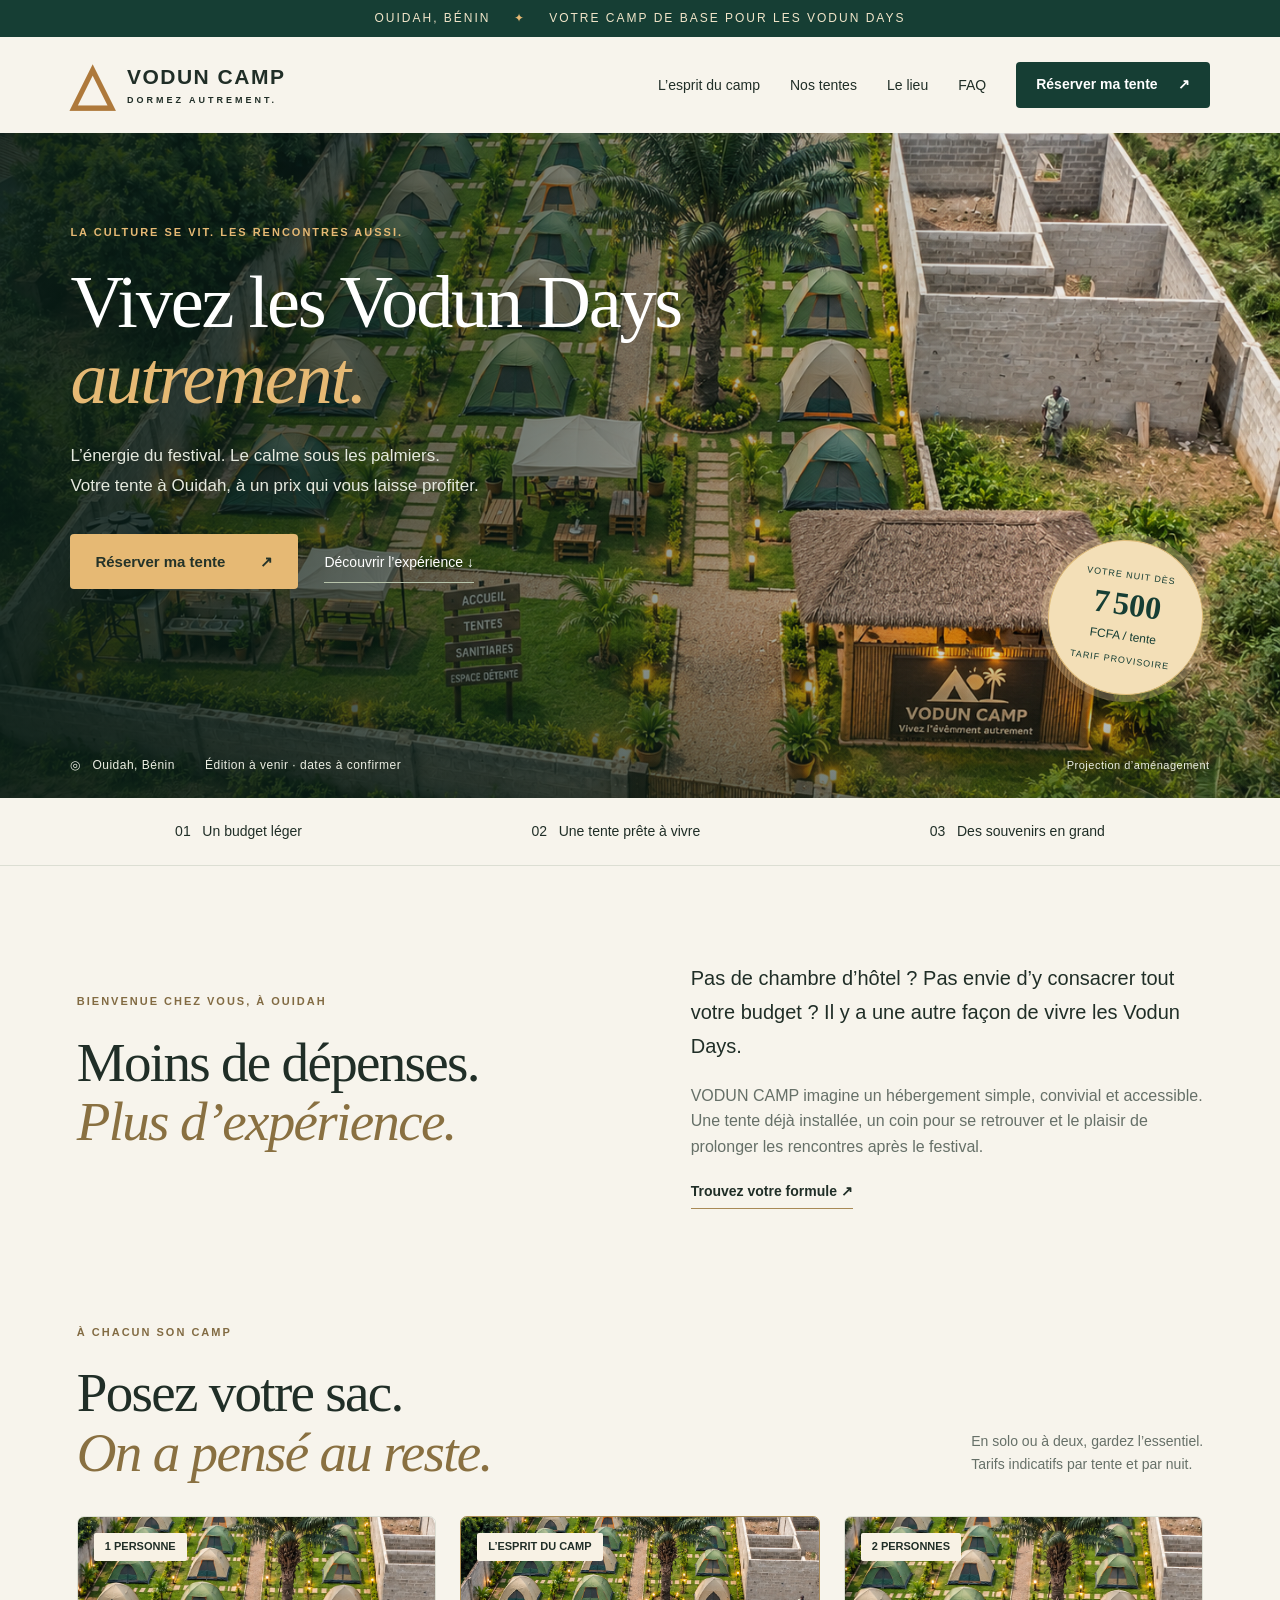
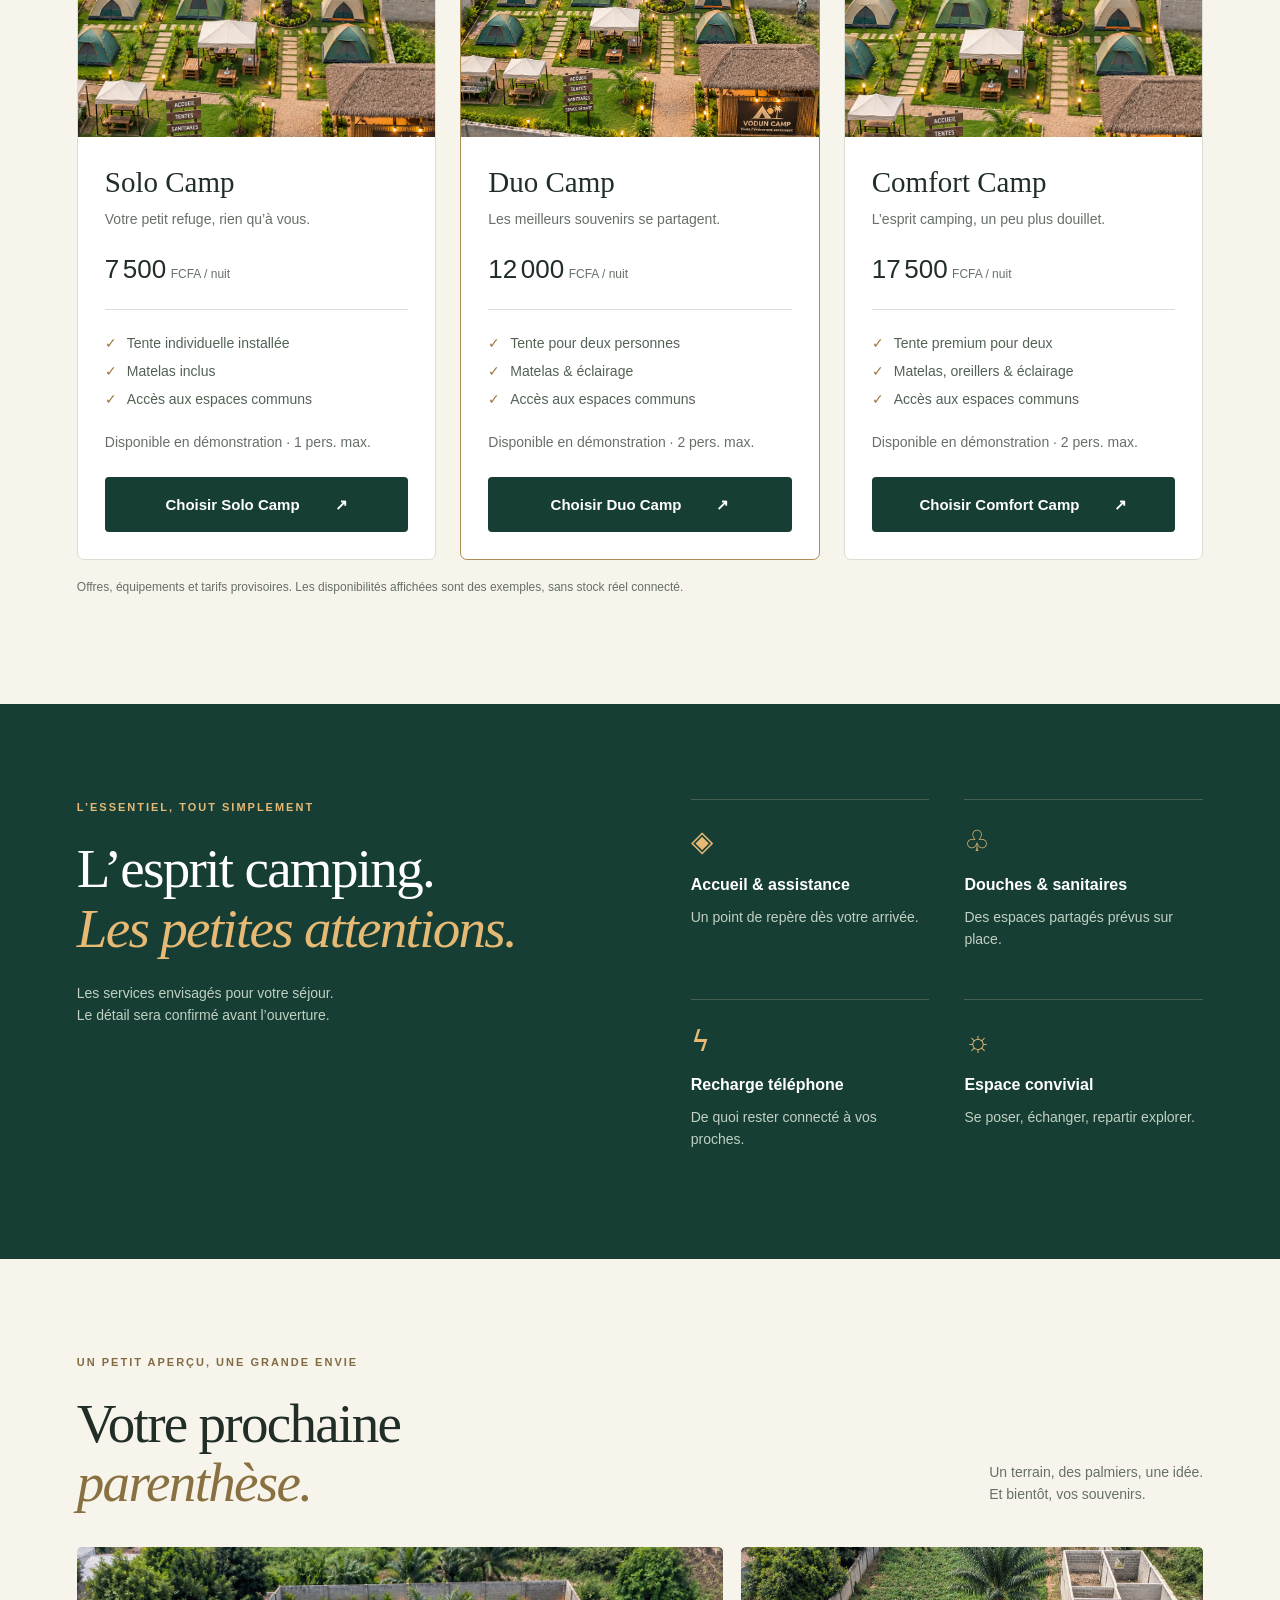
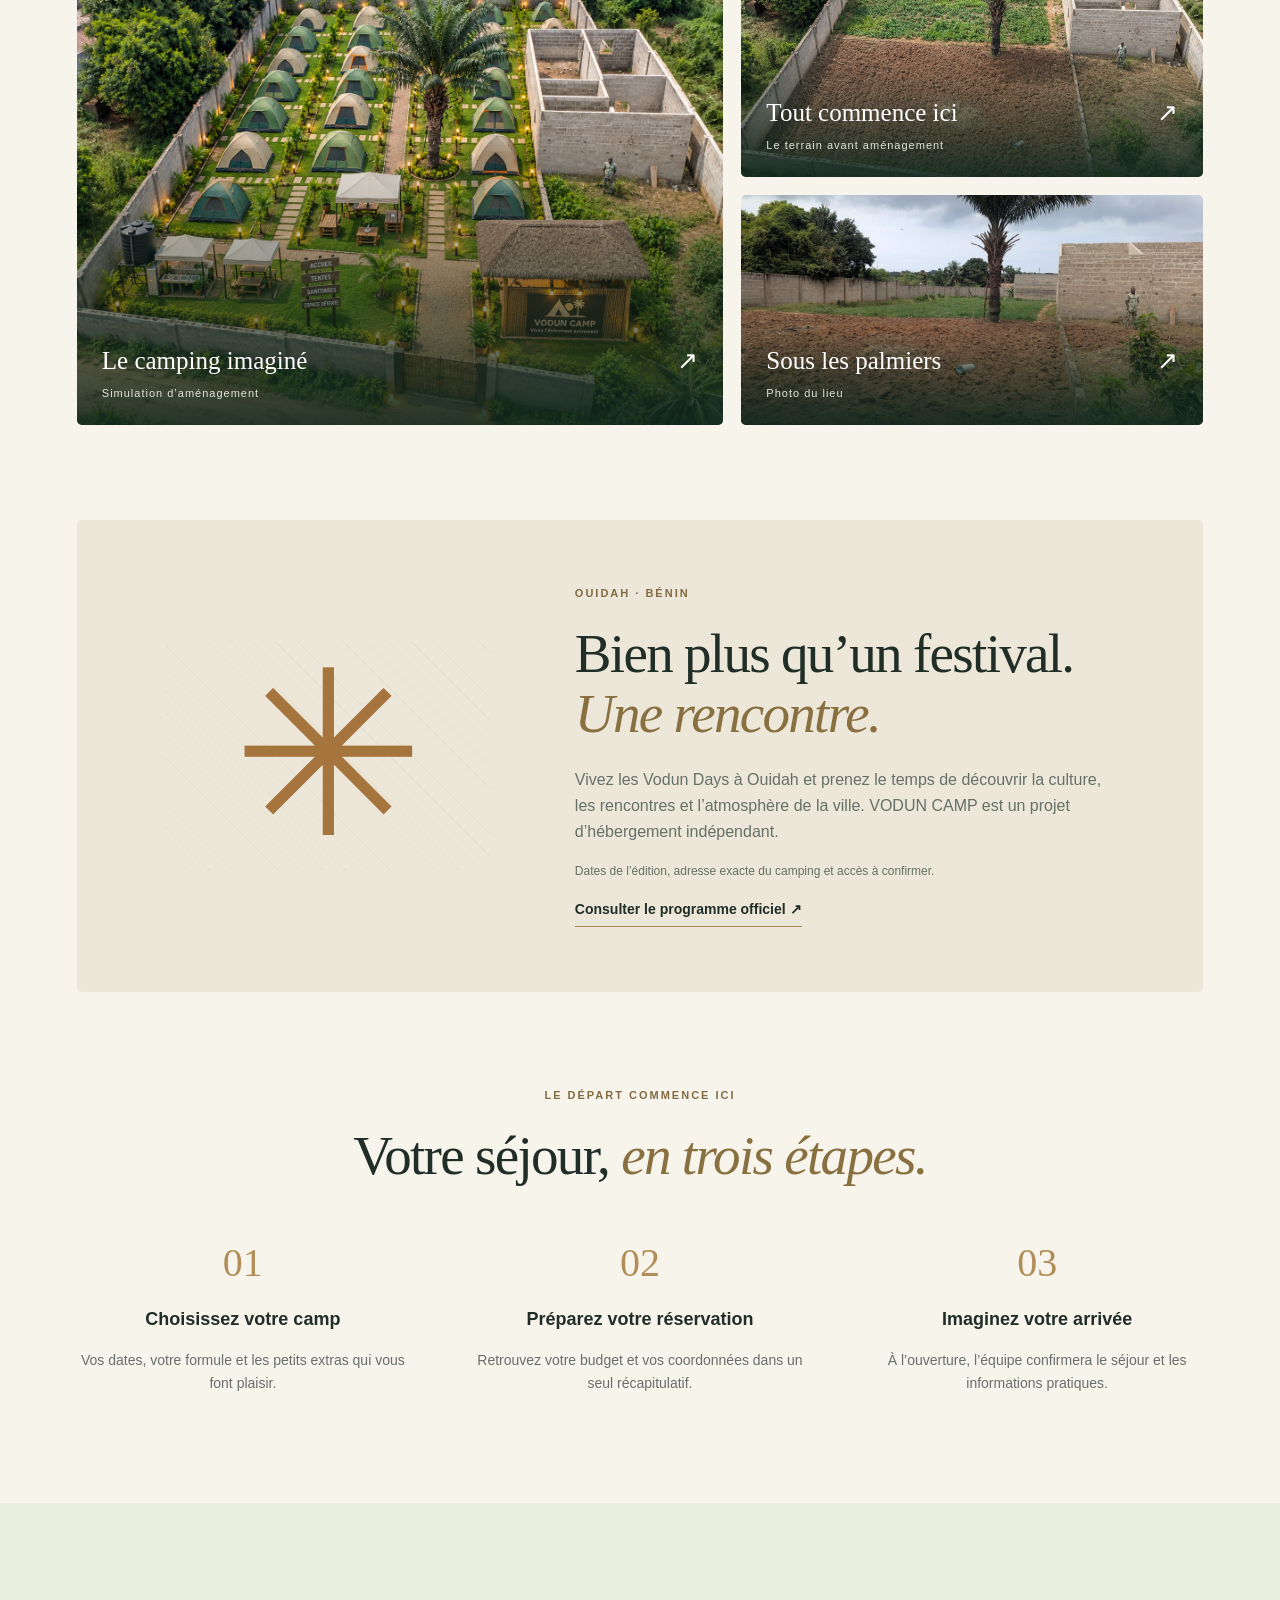
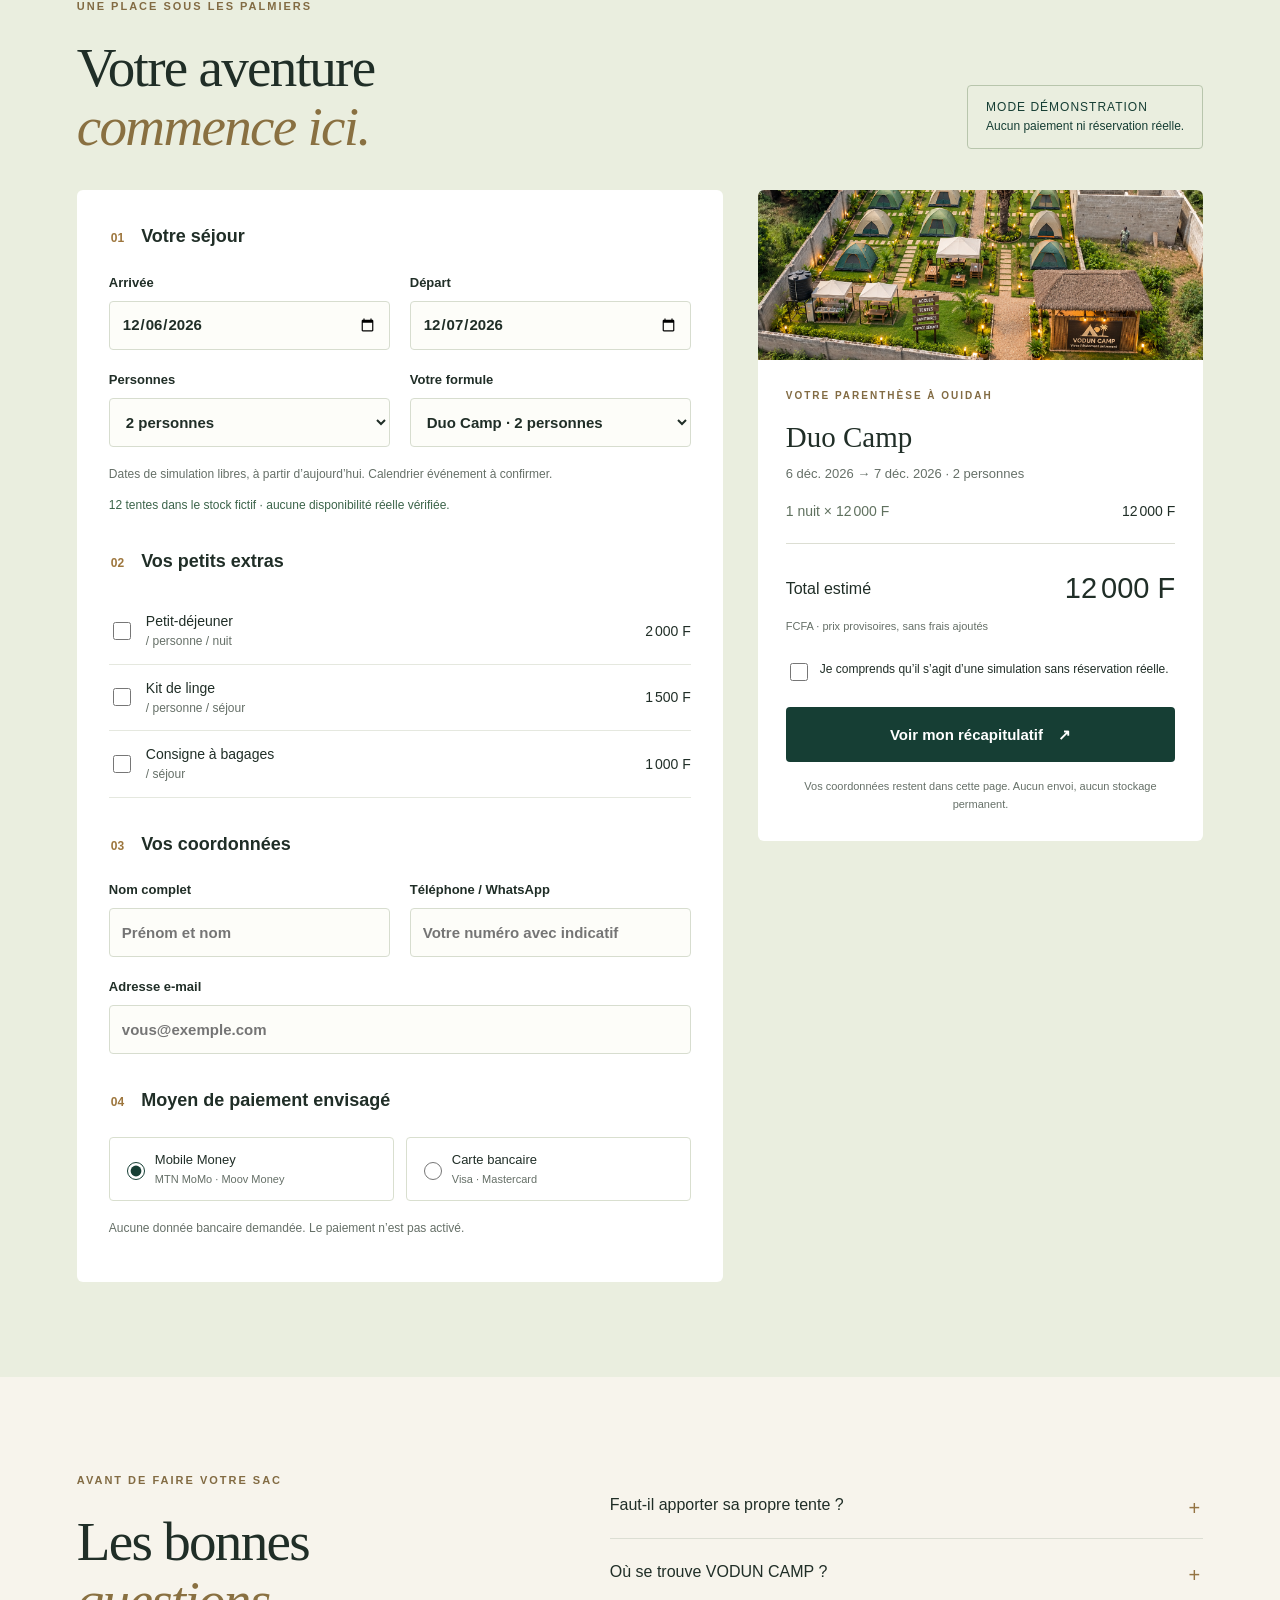
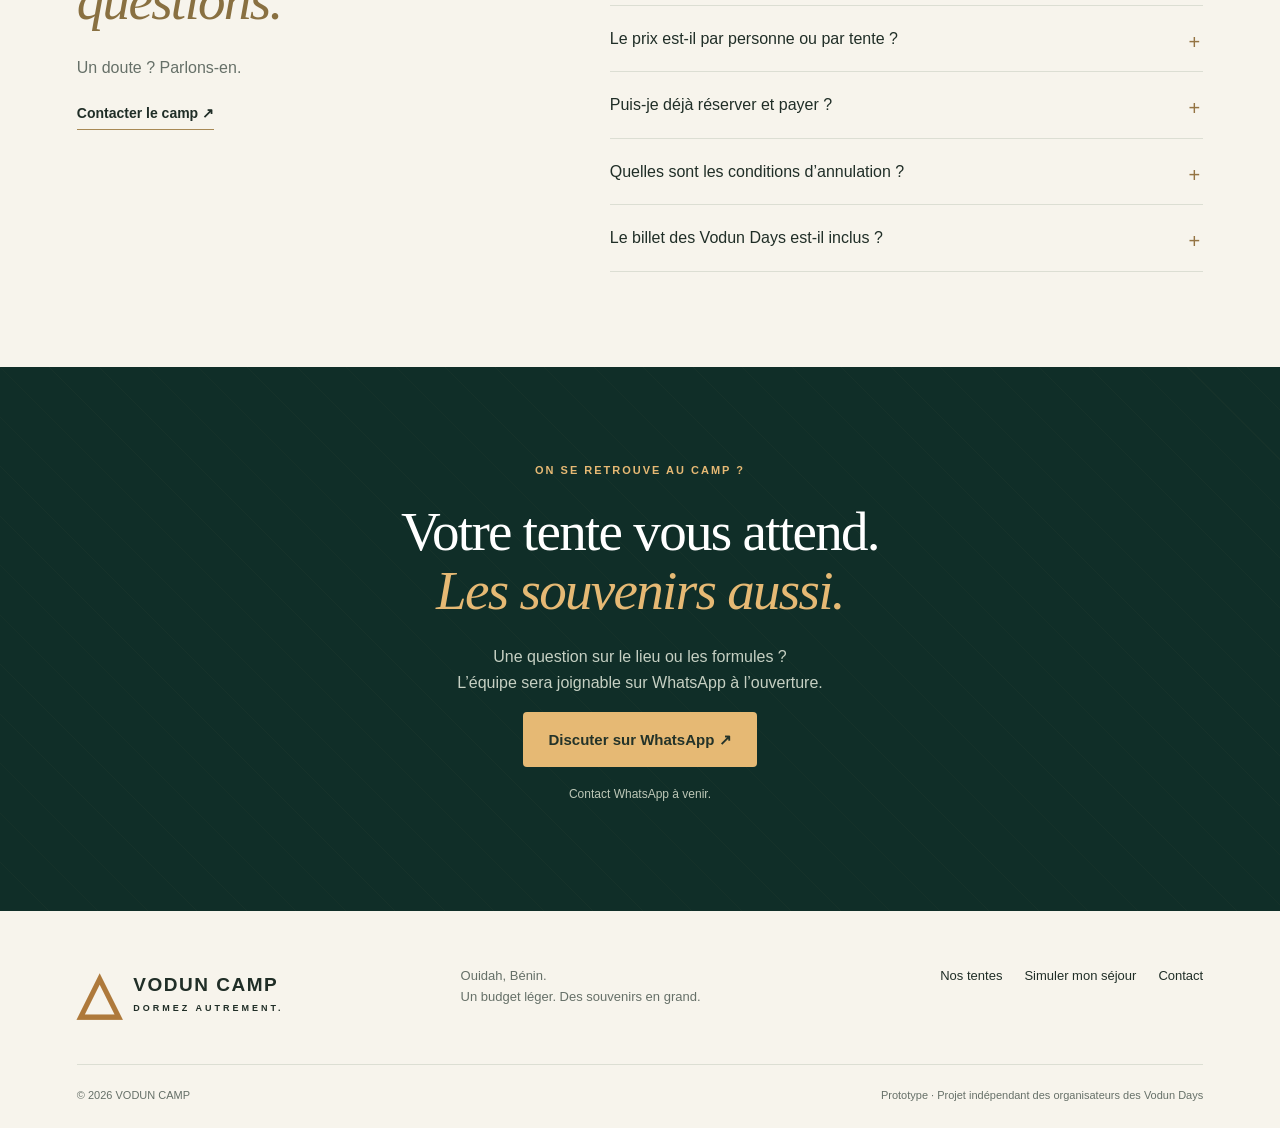
==== index.html @ 74d8c1d6 "Publier le prototype VODUN CAMP" ====
<!doctype html>
<html lang="fr"><head><meta charset="utf-8"><meta name="viewport" content="width=device-width,initial-scale=1"><meta name="theme-color" content="#153e34"><title>VODUN CAMP — Vivez les Vodun Days autrement</title><meta name="description" content="Votre parenthèse sous les palmiers à Ouidah. Découvrez les tentes VODUN CAMP et simulez votre séjour pendant les Vodun Days."><link rel="icon" href="data:image/svg+xml,%3Csvg xmlns='http://www.w3.org/2000/svg' viewBox='0 0 64 64'%3E%3Crect width='64' height='64' rx='14' fill='%23153e34'/%3E%3Cpath d='M10 49L32 13 54 49H38L32 33 26 49Z' fill='%23e2b76f'/%3E%3C/svg%3E"><link rel="stylesheet" href="styles.css"><script src="config.js" defer></script><script src="app.js" defer></script></head>
<body><a class="skip" href="#main">Aller au contenu</a>
<div class="announcement">OUIDAH, BÉNIN <span>✦</span> VOTRE CAMP DE BASE POUR LES VODUN DAYS</div>
<header><a class="brand" href="#" aria-label="Vodun Camp, accueil"><span class="brand-mark">△</span><span>VODUN CAMP<small>DORMEZ AUTREMENT.</small></span></a><button class="menu-toggle" aria-label="Ouvrir le menu" aria-expanded="false" aria-controls="navigation">☰</button><nav id="navigation"><a href="#concept">L’esprit du camp</a><a href="#tentes">Nos tentes</a><a href="#galerie">Le lieu</a><a href="#faq">FAQ</a><a class="button small" href="#reservation">Réserver ma tente <span>↗</span></a></nav></header>
<main id="main"><section class="hero"><img class="hero-image" src="assets/camping.png" alt="Simulation aérienne de VODUN CAMP : tentes sur pelouse, allées éclairées et palmiers" fetchpriority="high"><div class="hero-shade"></div><div class="hero-content"><div class="eyebrow light">LA CULTURE SE VIT. LES RENCONTRES AUSSI.</div><h1>Vivez les Vodun Days<br><em>autrement.</em></h1><p>L’énergie du festival. Le calme sous les palmiers.<br>Votre tente à Ouidah, à un prix qui vous laisse profiter.</p><a class="button gold" href="#reservation">Réserver ma tente <span>↗</span></a><a class="hero-link" href="#concept">Découvrir l’expérience ↓</a></div><div class="hero-bottom"><span>◎ &nbsp; Ouidah, Bénin</span><span>Édition à venir · dates à confirmer</span><span class="visual-note">Projection d’aménagement</span></div><div class="price-stamp"><small>VOTRE NUIT DÈS</small><strong data-price="solo">7 500</strong><span>FCFA / tente</span><small>TARIF PROVISOIRE</small></div></section>
<div class="promise-strip"><span>01 &nbsp; Un budget léger</span><span>02 &nbsp; Une tente prête à vivre</span><span>03 &nbsp; Des souvenirs en grand</span></div>
<section class="section concept" id="concept"><div><div class="eyebrow">BIENVENUE CHEZ VOUS, À OUIDAH</div><h2>Moins de dépenses.<br><em>Plus d’expérience.</em></h2></div><div><p class="lead">Pas de chambre d’hôtel ? Pas envie d’y consacrer tout votre budget ? Il y a une autre façon de vivre les Vodun Days.</p><p>VODUN CAMP imagine un hébergement simple, convivial et accessible. Une tente déjà installée, un coin pour se retrouver et le plaisir de prolonger les rencontres après le festival.</p><a class="text-link" href="#tentes">Trouvez votre formule ↗</a></div></section>
<section class="section tents-section" id="tentes"><div class="section-heading"><div><div class="eyebrow">À CHACUN SON CAMP</div><h2>Posez votre sac.<br><em>On a pensé au reste.</em></h2></div><p>En solo ou à deux, gardez l’essentiel.<br>Tarifs indicatifs par tente et par nuit.</p></div><div class="tent-grid" id="tent-cards"></div><p class="fineprint">Offres, équipements et tarifs provisoires. Les disponibilités affichées sont des exemples, sans stock réel connecté.</p></section>
<section class="services section" id="services"><div><div class="eyebrow light">L’ESSENTIEL, TOUT SIMPLEMENT</div><h2>L’esprit camping.<br><em>Les petites attentions.</em></h2><p>Les services envisagés pour votre séjour.<br>Le détail sera confirmé avant l’ouverture.</p></div><div class="service-grid"><article><span>◈</span><h3>Accueil & assistance</h3><p>Un point de repère dès votre arrivée.</p></article><article><span>♧</span><h3>Douches & sanitaires</h3><p>Des espaces partagés prévus sur place.</p></article><article><span>ϟ</span><h3>Recharge téléphone</h3><p>De quoi rester connecté à vos proches.</p></article><article><span>☼</span><h3>Espace convivial</h3><p>Se poser, échanger, repartir explorer.</p></article></div></section>
<section class="section" id="galerie"><div class="section-heading"><div><div class="eyebrow">UN PETIT APERÇU, UNE GRANDE ENVIE</div><h2>Votre prochaine<br><em>parenthèse.</em></h2></div><p>Un terrain, des palmiers, une idée.<br>Et bientôt, vos souvenirs.</p></div><div class="gallery"><button class="gallery-main" data-image="assets/camping.png" data-caption="Le camping imaginé — simulation d’aménagement"><img loading="lazy" src="assets/camping.png" alt="Vue d’ensemble du camping imaginé"><span>Le camping imaginé <b>↗</b><small>Simulation d’aménagement</small></span></button><button data-image="assets/terrain-aerien.png" data-caption="Le terrain avant aménagement — vue aérienne"><img loading="lazy" src="assets/terrain-aerien.png" alt="Terrain avant aménagement vu du ciel"><span>Tout commence ici <b>↗</b><small>Le terrain avant aménagement</small></span></button><button data-image="assets/terrain.jpeg" data-caption="La photo du terrain — au pied des palmiers"><img loading="lazy" src="assets/terrain.jpeg" alt="Photographie du terrain et de son palmier"><span>Sous les palmiers <b>↗</b><small>Photo du lieu</small></span></button></div></section>
<section class="event section" id="vodun-days"><div class="event-symbol" aria-hidden="true">✳</div><div><div class="eyebrow">OUIDAH · BÉNIN</div><h2>Bien plus qu’un festival.<br><em>Une rencontre.</em></h2><p>Vivez les Vodun Days à Ouidah et prenez le temps de découvrir la culture, les rencontres et l’atmosphère de la ville. VODUN CAMP est un projet d’hébergement indépendant.</p><p class="fineprint">Dates de l’édition, adresse exacte du camping et accès à confirmer.</p><a href="https://vodundays.bj/" target="_blank" rel="noopener" class="text-link">Consulter le programme officiel ↗</a></div></section>
<section class="section steps"><div class="eyebrow">LE DÉPART COMMENCE ICI</div><h2>Votre séjour, <em>en trois étapes.</em></h2><div class="steps-grid"><article><span>01</span><h3>Choisissez votre camp</h3><p>Vos dates, votre formule et les petits extras qui vous font plaisir.</p></article><article><span>02</span><h3>Préparez votre réservation</h3><p>Retrouvez votre budget et vos coordonnées dans un seul récapitulatif.</p></article><article><span>03</span><h3>Imaginez votre arrivée</h3><p>À l’ouverture, l’équipe confirmera le séjour et les informations pratiques.</p></article></div></section>
<section class="booking-section section" id="reservation"><div class="section-heading"><div><div class="eyebrow">UNE PLACE SOUS LES PALMIERS</div><h2>Votre aventure<br><em>commence ici.</em></h2></div><p class="demo-badge">MODE DÉMONSTRATION<br><small>Aucun paiement ni réservation réelle.</small></p></div><form id="booking"><div class="booking-fields"><fieldset><legend><span>01</span> Votre séjour</legend><div class="fields-grid"><label>Arrivée<input type="date" name="arrival" required></label><label>Départ<input type="date" name="departure" required></label><label>Personnes<select name="guests"><option value="1">1 personne</option><option value="2" selected>2 personnes</option></select></label><label>Votre formule<select name="plan"><option value="solo">Solo Camp · 1 personne</option><option value="duo" selected>Duo Camp · 2 personnes</option><option value="comfort">Comfort Camp · 2 personnes</option></select></label></div><p id="date-hint" class="fineprint">Dates de simulation libres, à partir d’aujourd’hui. Calendrier événement à confirmer.</p><p id="booking-error" class="error" role="alert"></p><div class="availability" id="availability"></div></fieldset><fieldset><legend><span>02</span> Vos petits extras</legend><div id="options"></div></fieldset><fieldset><legend><span>03</span> Vos coordonnées</legend><div class="fields-grid"><label>Nom complet<input name="fullname" autocomplete="name" placeholder="Prénom et nom" required maxlength="100"></label><label>Téléphone / WhatsApp<input name="phone" type="tel" autocomplete="tel" placeholder="Votre numéro avec indicatif" pattern="[+0-9 ()-]{8,25}" required></label><label class="full">Adresse e-mail<input name="email" type="email" autocomplete="email" placeholder="vous@exemple.com" required maxlength="160"></label></div></fieldset><fieldset><legend><span>04</span> Moyen de paiement envisagé</legend><div class="payment-grid"><label><input type="radio" name="payment" value="Mobile Money" checked> <span>Mobile Money<small>MTN MoMo · Moov Money</small></span></label><label><input type="radio" name="payment" value="Carte bancaire"> <span>Carte bancaire<small>Visa · Mastercard</small></span></label></div><p class="fineprint">Aucune donnée bancaire demandée. Le paiement n’est pas activé.</p></fieldset></div><aside class="summary"><img src="assets/camping.png" alt="Le futur camp" loading="lazy"><div class="summary-content"><div class="eyebrow">VOTRE PARENTHÈSE À OUIDAH</div><h3 id="summary-plan">Duo Camp</h3><p id="summary-dates"></p><div id="summary-lines" aria-live="polite"></div><div class="total"><span>Total estimé</span><strong id="total"></strong></div><small>FCFA · prix provisoires, sans frais ajoutés</small><label class="consent"><input type="checkbox" name="consent" required><span>Je comprends qu’il s’agit d’une simulation sans réservation réelle.</span></label><button id="submit-booking" class="button" type="submit">Voir mon récapitulatif <span>↗</span></button><p class="privacy">Vos coordonnées restent dans cette page. Aucun envoi, aucun stockage permanent.</p></div></aside></form></section>
<section class="section faq" id="faq"><div><div class="eyebrow">AVANT DE FAIRE VOTRE SAC</div><h2>Les bonnes<br><em>questions.</em></h2><p>Un doute ? Parlons-en.</p><a class="text-link" href="#contact">Contacter le camp ↗</a></div><div><details><summary>Faut-il apporter sa propre tente ?</summary><p>Non, les formules proposées prévoient une tente installée et un matelas. Les équipements exacts seront confirmés à l’ouverture des réservations.</p></details><details><summary>Où se trouve VODUN CAMP ?</summary><p>Le projet est situé à Ouidah, au Bénin. L’adresse précise, l’itinéraire et les distances vers les lieux du festival restent à confirmer.</p></details><details><summary>Le prix est-il par personne ou par tente ?</summary><p>Le tarif est par tente et par nuit. Solo accueille une personne ; Duo et Comfort accueillent deux personnes maximum. Les options indiquent leur propre mode de calcul.</p></details><details><summary>Puis-je déjà réserver et payer ?</summary><p>Cette maquette permet uniquement de simuler un séjour. Aucune tente n’est bloquée et aucun montant n’est prélevé. Les disponibilités sont fictives.</p></details><details><summary>Quelles sont les conditions d’annulation ?</summary><p>Les conditions d’annulation, les horaires d’arrivée et de départ ainsi que le règlement seront communiqués avant toute réservation réelle.</p></details><details><summary>Le billet des Vodun Days est-il inclus ?</summary><p>Non. La simulation porte uniquement sur l’hébergement et les options sélectionnées. Consultez les informations officielles pour l’accès à l’événement.</p></details></div></section>
<section class="contact section" id="contact"><div class="eyebrow light">ON SE RETROUVE AU CAMP ?</div><h2>Votre tente vous attend.<br><em>Les souvenirs aussi.</em></h2><p>Une question sur le lieu ou les formules ?<br>L’équipe sera joignable sur WhatsApp à l’ouverture.</p><button class="button gold" id="whatsapp">Discuter sur WhatsApp ↗</button><p id="contact-status" role="status" class="fineprint">Contact WhatsApp à venir.</p></section></main>
<footer><a class="brand" href="#"><span class="brand-mark">△</span><span>VODUN CAMP<small>DORMEZ AUTREMENT.</small></span></a><p>Ouidah, Bénin.<br>Un budget léger. Des souvenirs en grand.</p><div><a href="#tentes">Nos tentes</a><a href="#reservation">Simuler mon séjour</a><a href="#contact">Contact</a></div><div class="footer-bottom"><span>© <span id="year"></span> VODUN CAMP</span><span>Prototype · Projet indépendant des organisateurs des Vodun Days</span></div></footer>
<a class="mobile-reserve button" href="#reservation">Réserver ma tente ↗</a><dialog id="lightbox"><button class="close" aria-label="Fermer l’image">×</button><img alt=""><p></p></dialog><dialog id="confirmation"><button class="close" aria-label="Fermer le récapitulatif">×</button><div class="eyebrow">VOTRE SÉJOUR PREND FORME</div><h2>À vous <em>l’aventure.</em></h2><p>Voici votre simulation. Elle n’a pas été envoyée et ne constitue pas une réservation.</p><div id="confirmation-body"></div><button class="button" id="download-summary">Télécharger le récapitulatif</button></dialog>
</body></html>
---- styles.css ----
@charset "UTF-8";
:root{--green:#163e34;--deep:#102e28;--sand:#f7f4ec;--gold:#e6b974;--ink:#202e27;--muted:#667068;--line:#dcded3}*{box-sizing:border-box}html{scroll-behavior:smooth;scroll-padding-top:100px}body{margin:0;background:var(--sand);color:var(--ink);font-family:Arial,Helvetica,sans-serif;font-size:16px;line-height:1.6}a{color:inherit;text-decoration:none}button,input,select{font:inherit}button,a,input,select,summary{-webkit-tap-highlight-color:transparent}button{cursor:pointer}button:focus-visible,a:focus-visible,summary:focus-visible,input:focus-visible,select:focus-visible{outline:3px solid #bd8339;outline-offset:4px}img{max-width:100%;display:block}h1,h2,h3,p{margin-top:0}h1,h2{font-family:Georgia,'Times New Roman',serif;font-weight:400;line-height:1.08;letter-spacing:-1.7px}h2{font-size:clamp(2.3rem,4.3vw,3.9rem);margin-bottom:24px}h2 em{font-weight:400;color:#897041}h3{line-height:1.3}p{color:var(--muted)}.announcement{background:var(--green);color:#f1e5c9;text-align:center;font-size:12px;letter-spacing:2px;padding:9px 12px}.announcement span{color:var(--gold);margin:0 18px}header{height:96px;display:flex;align-items:center;justify-content:space-between;padding:0 5.5%;background:var(--sand);position:relative;z-index:20}.brand{display:flex;align-items:center;gap:12px;font-weight:800;font-size:21px;letter-spacing:1.5px;line-height:1.3}.brand small{display:block;font-size:9px;letter-spacing:3px;margin-top:5px}.brand-mark{font-family:Georgia,serif;font-size:56px;color:#ae793b;line-height:1}nav{display:flex;align-items:center;gap:30px;font-size:14px}nav>a:not(.button):hover{color:#ae793b}.button{border:0;border-radius:4px;background:var(--green);color:#fff;display:inline-flex;justify-content:center;align-items:center;gap:35px;padding:17px 25px;font-weight:600;font-size:15px;line-height:1.4;transition:background .2s,transform .2s}.button:hover{background:#245646;transform:translateY(-2px)}.button.gold{background:var(--gold);color:#243329}.button.gold:hover{background:#f4cc90}.button.small{padding:13px 20px;font-size:14px;gap:20px}.menu-toggle{display:none}.hero{height:665px;min-height:570px;position:relative;isolation:isolate;color:white;overflow:hidden}.hero-image{position:absolute;width:100%;height:100%;object-fit:cover;object-position:center 58%;z-index:-3}.hero-shade{position:absolute;inset:0;background:linear-gradient(90deg,rgba(9,29,22,.88),rgba(9,29,22,.50) 46%,rgba(9,29,22,.07) 80%),linear-gradient(0deg,rgba(9,29,22,.45),transparent 25%);z-index:-2}.hero-content{padding:91px 5.5% 70px;max-width:1000px}.eyebrow{font-size:11px;font-weight:700;letter-spacing:2px;color:#826b43;margin-bottom:22px}.eyebrow.light{color:var(--gold)}h1{font-size:clamp(3.5rem,5.8vw,5.6rem);margin:0 0 24px;line-height:1.03;letter-spacing:-2.2px}h1 em{color:var(--gold)}.hero p{color:#e5e9de;font-size:17px;line-height:1.8;margin-bottom:32px}.hero-link{font-size:14px;display:inline-block;margin-left:26px;border-bottom:1px solid #b7c3ab;padding:9px 0}.hero-bottom{position:absolute;bottom:23px;left:5.5%;right:5.5%;display:flex;gap:30px;align-items:center;font-size:12px;letter-spacing:.5px;color:#eceee3}.hero-bottom .visual-note{margin-left:auto;font-size:11px}.price-stamp{position:absolute;right:6%;bottom:103px;width:155px;height:155px;border:1px solid #e0bd7a;border-radius:50%;background:#f3dfb7;box-shadow:0 0 0 7px #e4c79555;display:flex;flex-direction:column;align-items:center;justify-content:center;color:var(--green);transform:rotate(8deg)}.price-stamp small{font-size:9px;letter-spacing:1px}.price-stamp strong{font-family:Georgia,serif;font-size:32px;line-height:1.4}.price-stamp>span{font-size:12px;margin-bottom:7px}.promise-strip{display:flex;justify-content:space-around;gap:20px;padding:22px 5.5%;border-bottom:1px solid var(--line);font-size:14px}.section{padding:95px 6%;max-width:1600px;margin:auto}.concept{display:grid;grid-template-columns:1fr 1fr;gap:9%;align-items:center}.lead{font-size:20px;color:var(--ink);line-height:1.7}.text-link{display:inline-block;font-weight:600;font-size:14px;border-bottom:1px solid #a88955;padding:5px 0}.section-heading{display:flex;justify-content:space-between;align-items:flex-end;gap:40px;margin-bottom:34px}.section-heading h2{margin:0}.section-heading>p{font-size:14px;margin-bottom:7px}.tents-section{padding-top:20px}.tent-grid{display:grid;grid-template-columns:repeat(3,1fr);gap:24px}.tent-card{background:#fff;border:1px solid var(--line);border-radius:7px;overflow:hidden;position:relative}.tent-card.featured{border-color:#ac8d56}.tent-image{height:220px;overflow:hidden;position:relative}.tent-image img{width:100%;height:100%;object-fit:cover;transform:scale(1.65);object-position:30% 44%}.tent-card:nth-child(2) img{object-position:60% 64%;transform:scale(1.4)}.tent-card:nth-child(3) img{object-position:80% 34%;transform:scale(1.8)}.tag{position:absolute;left:16px;top:16px;background:#f8f2e5;padding:5px 11px;font-size:11px;border-radius:2px;font-weight:600}.tent-content{padding:27px}.tent-content h3{font-family:Georgia,serif;font-weight:400;font-size:29px;margin-bottom:6px}.tent-content p{font-size:14px}.tent-price{margin:19px 0;border-bottom:1px solid var(--line);padding-bottom:18px}.tent-price strong{font-size:26px;font-weight:500}.tent-price small{color:var(--muted);font-size:12px}.tent-content ul{padding:0;list-style:none;color:#536255;font-size:14px;line-height:2}.tent-content li:before{content:'✓';color:#9b773d;margin-right:10px}.tent-content .button{width:100%;margin-top:10px}.fineprint{font-size:12px;line-height:1.6;margin-top:18px}.services{max-width:none;background:var(--green);color:#fff;display:grid;grid-template-columns:1fr 1fr;gap:9%}.services h2 em,.contact h2 em{color:var(--gold)}.services p{color:#c1d0c3;font-size:14px}.service-grid{display:grid;grid-template-columns:1fr 1fr;gap:35px}.service-grid article{border-top:1px solid #446052;padding-top:18px}.service-grid article>span{font-size:29px;color:var(--gold)}.service-grid h3{font-size:16px;margin:10px 0}.gallery{display:grid;grid-template-columns:1.4fr 1fr;grid-template-rows:230px 230px;gap:18px}.gallery button{position:relative;border:0;padding:0;overflow:hidden;border-radius:5px;color:white;text-align:left;background:var(--green)}.gallery-main{grid-row:span 2}.gallery img{width:100%;height:100%;object-fit:cover;transition:transform .5s}.gallery button:hover img{transform:scale(1.035)}.gallery button:after{content:'';position:absolute;inset:40% 0 0;background:linear-gradient(transparent,#10271de6)}.gallery button>span{position:absolute;bottom:22px;left:25px;right:25px;z-index:1;font-family:Georgia,serif;font-size:25px}.gallery small{display:block;font-family:Arial,sans-serif;font-size:11px;letter-spacing:1px;margin-top:4px;color:#e0e4d5}.gallery b{float:right;font-weight:400}.event{margin:0 6%;background:#ece7d8;max-width:none;display:grid;grid-template-columns:.6fr 1fr;gap:9%;align-items:center;border-radius:5px;padding:65px 7%}.event-symbol{font-size:230px;text-align:center;color:#a6753e;line-height:1;background:repeating-linear-gradient(45deg,transparent,transparent 15px,#b5955c12 15px,#b5955c12 16px)}.event p{max-width:600px}.steps{text-align:center}.steps-grid{display:grid;grid-template-columns:repeat(3,1fr);gap:65px;margin-top:45px}.steps-grid article>span{font-family:Georgia,serif;font-size:40px;color:#b18e58;display:block;margin-bottom:13px}.steps-grid h3{font-size:18px}.steps-grid p{font-size:14px}.booking-section{background:#eaeedf;max-width:none}.demo-badge{padding:12px 18px;border:1px solid #b8c5ac;border-radius:4px;color:var(--green);font-size:12px!important;letter-spacing:1px}.demo-badge small{letter-spacing:0;font-size:12px}#booking{display:grid;grid-template-columns:1.45fr 1fr;gap:35px;align-items:start}.booking-fields{background:#fff;border-radius:6px;padding:32px}fieldset{border:0;padding:0;margin:0 0 32px}fieldset:last-child{margin:0}legend{font-weight:600;font-size:18px;margin-bottom:22px;width:100%}legend>span{font-size:12px;color:#9d763d;margin-right:12px}.fields-grid{display:grid;grid-template-columns:1fr 1fr;gap:20px}.fields-grid label{display:flex;flex-direction:column;gap:7px;font-size:13px;font-weight:600}.full{grid-column:1/-1}input:not([type=checkbox]):not([type=radio]),select{min-width:0;width:100%;height:49px;border:1px solid #d7ddcf;border-radius:4px;padding:10px 12px;background:#fdfdf9;color:var(--ink);font-size:15px}input[type=checkbox],input[type=radio]{accent-color:var(--green);width:18px;height:18px;flex-shrink:0}.option{display:flex;align-items:center;gap:12px;border-bottom:1px solid #e5e8df;padding:12px 0;font-size:14px}.option>span{flex:1}.option small{display:block;color:var(--muted);font-size:12px}.option strong{font-size:14px;font-weight:500}.payment-grid{display:grid;grid-template-columns:1fr 1fr;gap:12px}.payment-grid label{border:1px solid #d9dfcf;display:flex;align-items:center;gap:7px;padding:12px;border-radius:4px;font-size:13px}.payment-grid small{display:block;font-size:11px;color:var(--muted)}.summary{background:#fff;overflow:hidden;border-radius:6px;position:sticky;top:20px}.summary>img{height:170px;width:100%;object-fit:cover;object-position:center 68%}.summary-content{padding:28px}.summary h3{font-family:Georgia,serif;font-size:29px;font-weight:400;margin-bottom:7px}.summary .eyebrow{font-size:10px;margin-bottom:15px}.summary p{font-size:13px}.summary-line{display:flex;justify-content:space-between;gap:15px;font-size:14px;margin:15px 0;color:#60715f}.summary-line span:last-child{white-space:nowrap;color:var(--ink)}.total{display:flex;justify-content:space-between;align-items:center;border-top:1px solid var(--line);padding-top:21px;margin-top:21px;gap:15px}.total strong{font-size:29px;font-weight:500;white-space:nowrap}.summary-content>small{font-size:11px;color:var(--muted)}.consent{display:flex;gap:9px;font-size:12px;line-height:1.5;margin:23px 0}.summary .button{width:100%;gap:15px}.privacy{font-size:11px!important;text-align:center;margin:16px 0 0}.error{color:#aa3425;font-size:13px;margin:12px 0}.error:empty{display:none}.availability{font-size:12px;color:#3c644a}.button:disabled{background:#9ba396;cursor:not-allowed;transform:none}.faq{display:grid;grid-template-columns:.85fr 1.2fr;gap:10%}details{border-bottom:1px solid var(--line);padding:20px 0}summary{list-style:none;cursor:pointer;font-size:16px;font-weight:500;padding-right:30px;position:relative}summary:after{content:'+';position:absolute;right:3px;font-size:20px;color:#947443}details[open] summary:after{content:'−'}details p{font-size:14px;margin:16px 20px 0 0}summary::-webkit-details-marker{display:none}.contact{max-width:none;background:var(--deep);color:#fff;text-align:center;position:relative;background-image:repeating-linear-gradient(45deg,transparent,transparent 34px,#bd9c5d08 34px,#bd9c5d08 35px)}.contact p{color:#c6d0c3}.contact .fineprint{color:#bdc7b7}footer{padding:55px 6% 24px;display:grid;grid-template-columns:1fr 1fr 1fr;gap:25px}footer p,footer a{font-size:13px}footer .brand{font-size:19px;align-self:start}footer>div:not(.footer-bottom){display:flex;justify-content:flex-end;gap:22px}.footer-bottom{border-top:1px solid var(--line);padding-top:22px;margin-top:17px;grid-column:1/-1;display:flex;justify-content:space-between;font-size:11px;color:var(--muted)}dialog{border:0;border-radius:8px;background:var(--sand);color:var(--ink);padding:35px;max-width:min(90vw,750px);max-height:90vh}dialog::backdrop{background:#061811c9;backdrop-filter:blur(4px)}dialog .close{position:absolute;right:12px;top:8px;background:var(--sand);color:var(--green);border:0;border-radius:50%;width:35px;height:35px;font-size:27px;line-height:1}#lightbox{padding:15px;max-width:min(92vw,1050px)}#lightbox img{max-height:75vh;object-fit:contain}#lightbox p{margin:12px 0 0;font-size:13px}#confirmation h2{font-size:40px;margin:12px 0}#confirmation-body{border-block:1px solid var(--line);margin:20px 0;padding:15px 0}#confirmation-body p{margin:5px 0;overflow-wrap:anywhere}.mobile-reserve{display:none}.skip{position:fixed;top:-80px;z-index:100;background:white;padding:10px}.skip:focus{top:0}
@media(min-width:1600px){.hero-content{padding-left:calc((100vw - 1420px)/2)}}
@media(max-width:1000px){nav{gap:18px}nav>a:not(.button){font-size:12px}.brand{font-size:17px}.hero{height:640px}.price-stamp{right:5%;width:135px;height:135px}.tent-content{padding:21px}.tent-image{height:190px}.section{padding:70px 5%}.tents-section{padding-top:15px}.services{gap:5%}.event{margin:0 5%}.booking-fields{padding:24px}.summary-content{padding:22px}#booking{gap:22px;grid-template-columns:1.2fr 1fr}.payment-grid{grid-template-columns:1fr}footer>div:not(.footer-bottom){flex-direction:column;gap:8px;align-items:end}.hero-content{padding-top:85px}}
@media(max-width:720px){html{scroll-padding-top:20px}.announcement{font-size:9px;letter-spacing:1.1px;padding:8px}.announcement span{margin:0 7px}header{height:78px;padding:0 6%}.brand{font-size:18px}.brand small{font-size:8px}.brand-mark{font-size:48px}.menu-toggle{display:block;border:1px solid #d0d6c8;border-radius:4px;background:transparent;width:42px;height:42px;color:var(--green);font-size:22px}nav{display:none;position:absolute;top:78px;left:0;right:0;background:var(--sand);padding:22px 6%;box-shadow:0 15px 20px #0002;align-items:stretch}nav.open{display:flex;flex-direction:column;gap:16px}nav>a:not(.button){font-size:16px}.hero{height:660px;min-height:0}.hero-image{object-position:58% center}.hero-shade{background:linear-gradient(90deg,#0b241ad9,#0b241a35),linear-gradient(0deg,#0b241a80,transparent)}.hero-content{padding:63px 6% 30px}.eyebrow{font-size:10px;letter-spacing:1.6px}.hero .eyebrow{font-size:9px;max-width:270px}.hero h1{font-size:3.35rem;letter-spacing:-1.9px;line-height:1.05}.hero p{font-size:15px;max-width:290px;line-height:1.75;margin-bottom:25px}.hero p br{display:none}.hero-link{display:block;width:max-content;margin:14px 0 0;font-size:13px}.hero-bottom{left:6%;right:6%;bottom:20px;display:block;font-size:11px;max-width:215px;line-height:1.9}.hero-bottom span{display:block}.hero-bottom .visual-note{font-size:9px}.price-stamp{width:114px;height:114px;bottom:33px;right:7%}.price-stamp small{font-size:7px}.price-stamp strong{font-size:26px}.price-stamp>span{font-size:10px}.promise-strip{padding:19px 5%;gap:13px;text-align:center;font-size:11px;line-height:1.7}.section{padding:58px 6%}.concept{grid-template-columns:1fr;gap:12px}.lead{font-size:18px}h2{font-size:2.55rem;letter-spacing:-1px}.section-heading{display:block;margin-bottom:28px}.section-heading>p{margin-top:22px}.tent-grid{grid-template-columns:1fr;gap:25px}.tents-section{padding-top:10px}.tent-image{height:230px}.tent-content{padding:25px}.tent-price strong{font-size:28px}.services{grid-template-columns:1fr;gap:26px}.service-grid{gap:25px}.service-grid h3{font-size:15px}.gallery{grid-template-columns:1fr 1fr;grid-template-rows:300px 185px;gap:10px}.gallery-main{grid-row:auto;grid-column:1/-1}.gallery button>span{font-size:18px;left:14px;right:14px;bottom:14px}.gallery small{font-size:9px}.event{margin:0 6%;padding:36px 7%;grid-template-columns:1fr;gap:20px}.event-symbol{font-size:85px;text-align:left;display:none}.event h2{font-size:2.15rem}.steps-grid{grid-template-columns:1fr;gap:22px;margin-top:30px;text-align:left}.steps-grid article{padding-left:61px;position:relative}.steps-grid article>span{position:absolute;left:0;top:-5px;font-size:35px}.steps-grid h3{margin-bottom:10px}#booking{grid-template-columns:1fr}.booking-fields{padding:23px 18px}.fields-grid{gap:16px 10px}.fields-grid label{font-size:12px}input:not([type=checkbox]):not([type=radio]),select{font-size:16px;padding:9px 7px}.summary{position:static}.summary>img{height:170px}.summary-content{padding:25px}.demo-badge{display:inline-block}.faq{grid-template-columns:1fr;gap:17px}.faq summary{font-size:15px}.contact h2{font-size:2.5rem}footer{grid-template-columns:1fr 1fr;padding:40px 6% 100px}footer .brand{grid-column:1/-1}footer>p{margin:0}.footer-bottom{display:block;line-height:1.8}.footer-bottom span{display:block;margin-top:8px}.mobile-reserve{display:flex;position:fixed;bottom:14px;left:6%;right:6%;z-index:15;box-shadow:0 3px 15px #0004;padding:14px}body.booking-visible .mobile-reserve{display:none}dialog{padding:28px 20px;width:92vw;max-width:92vw}#confirmation h2{font-size:34px}#confirmation p{font-size:14px}}
.booking-fields,fieldset,.fields-grid>label,.summary{min-width:0}.fields-grid{grid-template-columns:repeat(2,minmax(0,1fr))}
@media(max-width:370px){.fields-grid{grid-template-columns:1fr}.hero h1{font-size:3rem}.total strong{font-size:25px}.option{gap:7px}.option strong{font-size:12px}.summary-content{padding:20px}}
@media(prefers-reduced-motion:reduce){html{scroll-behavior:auto}*,*:before,*:after{transition:none!important}}
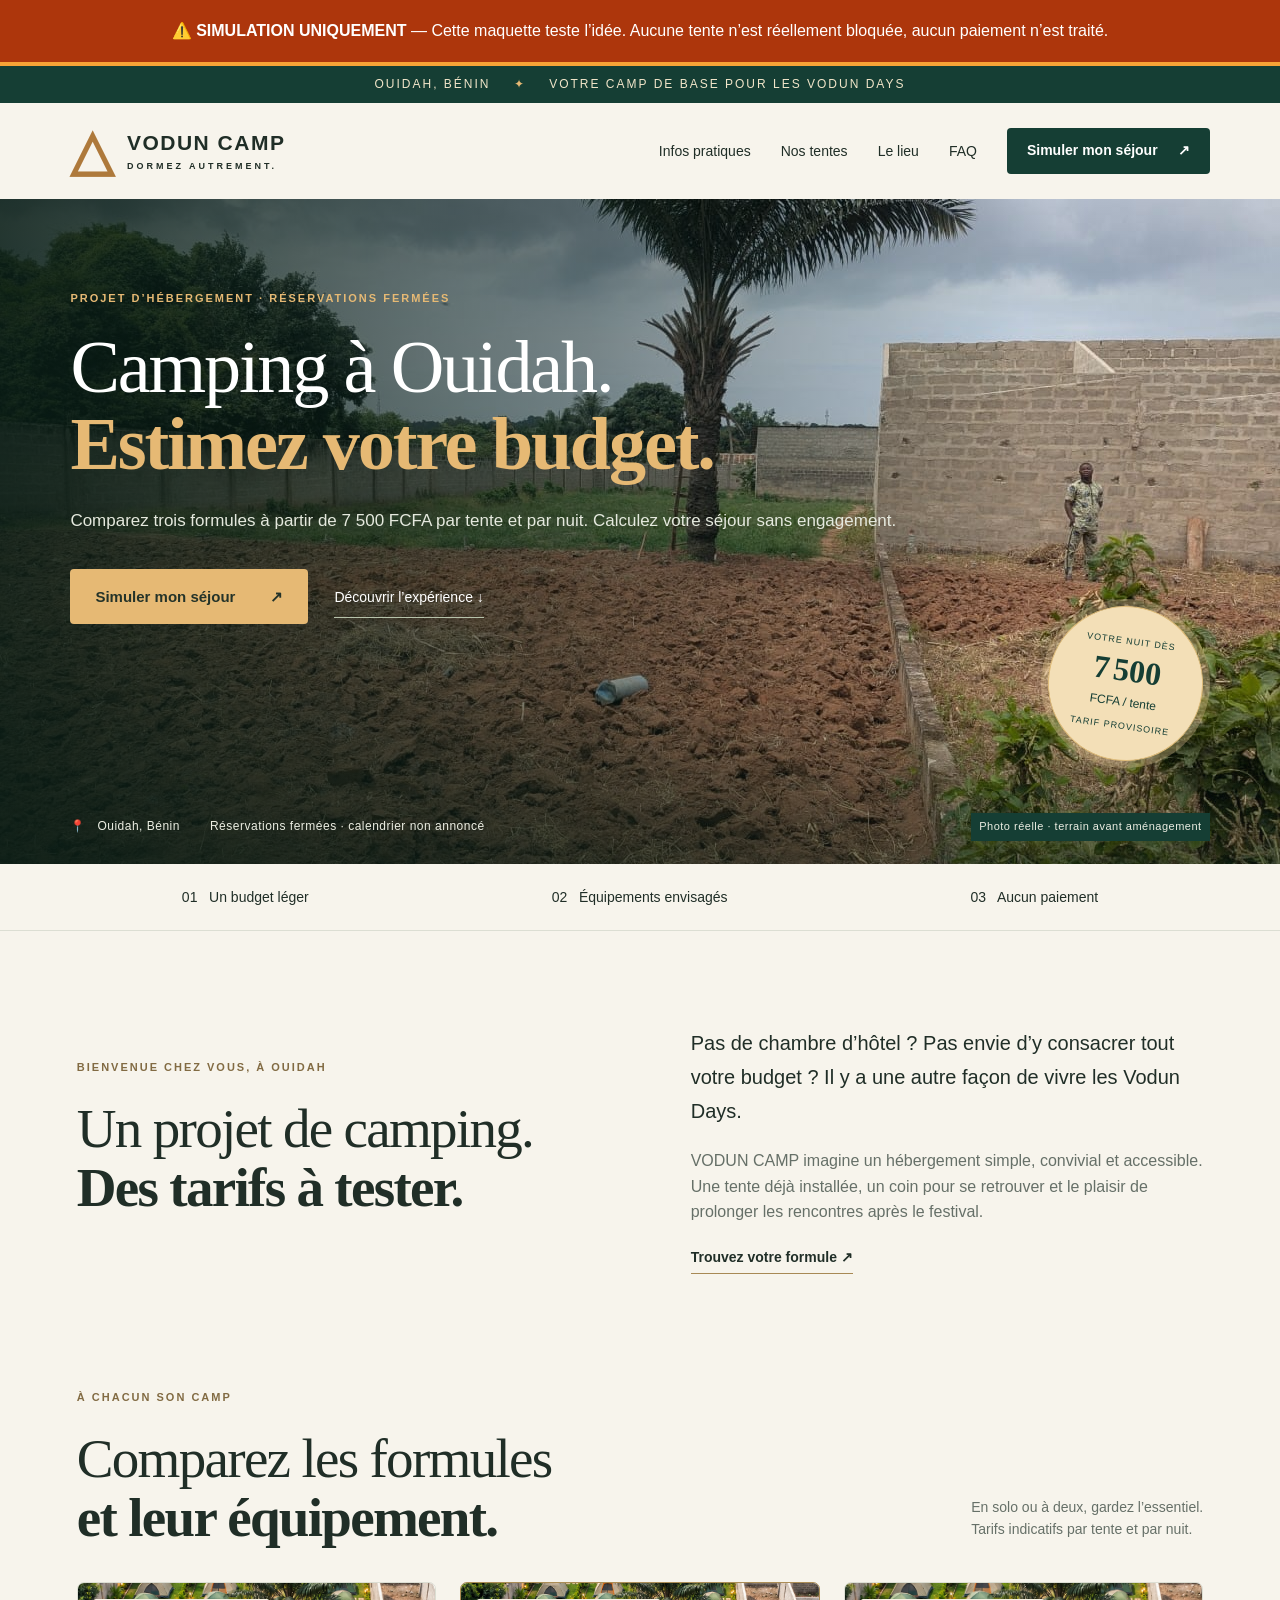
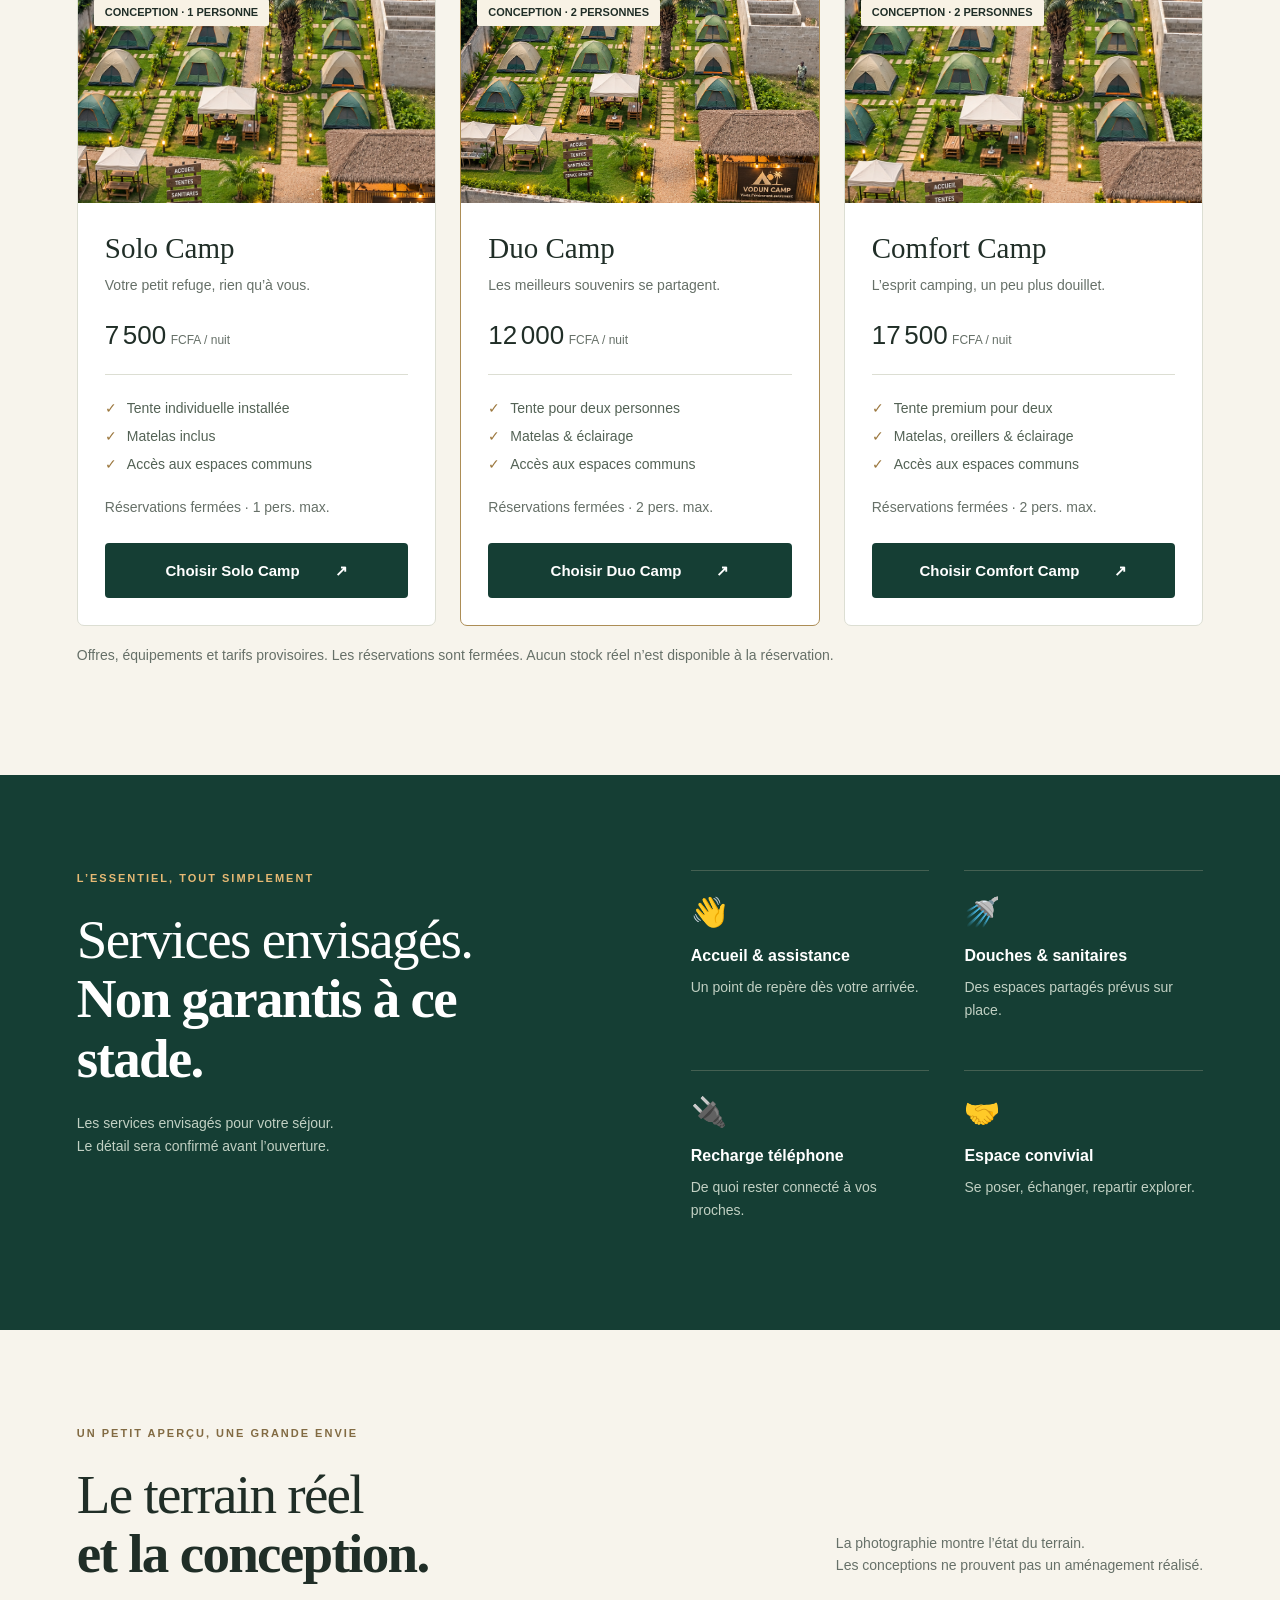
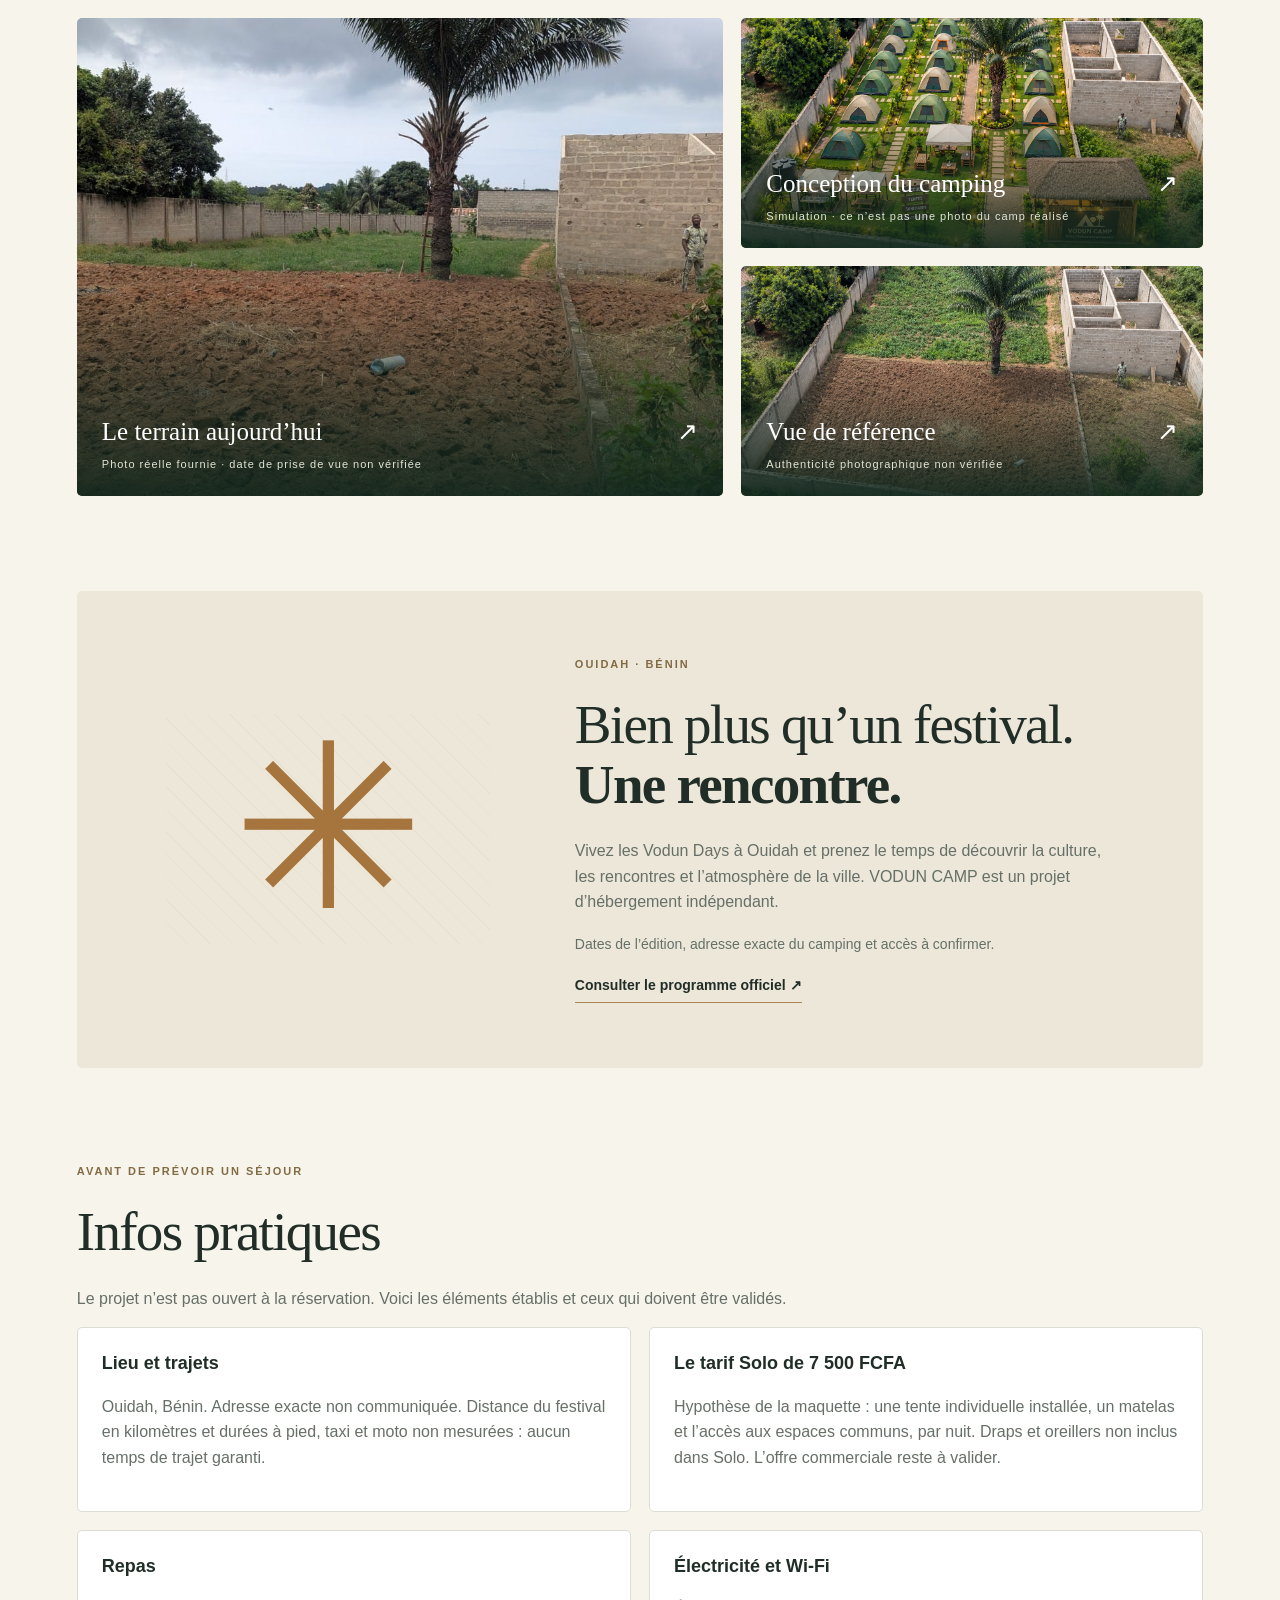
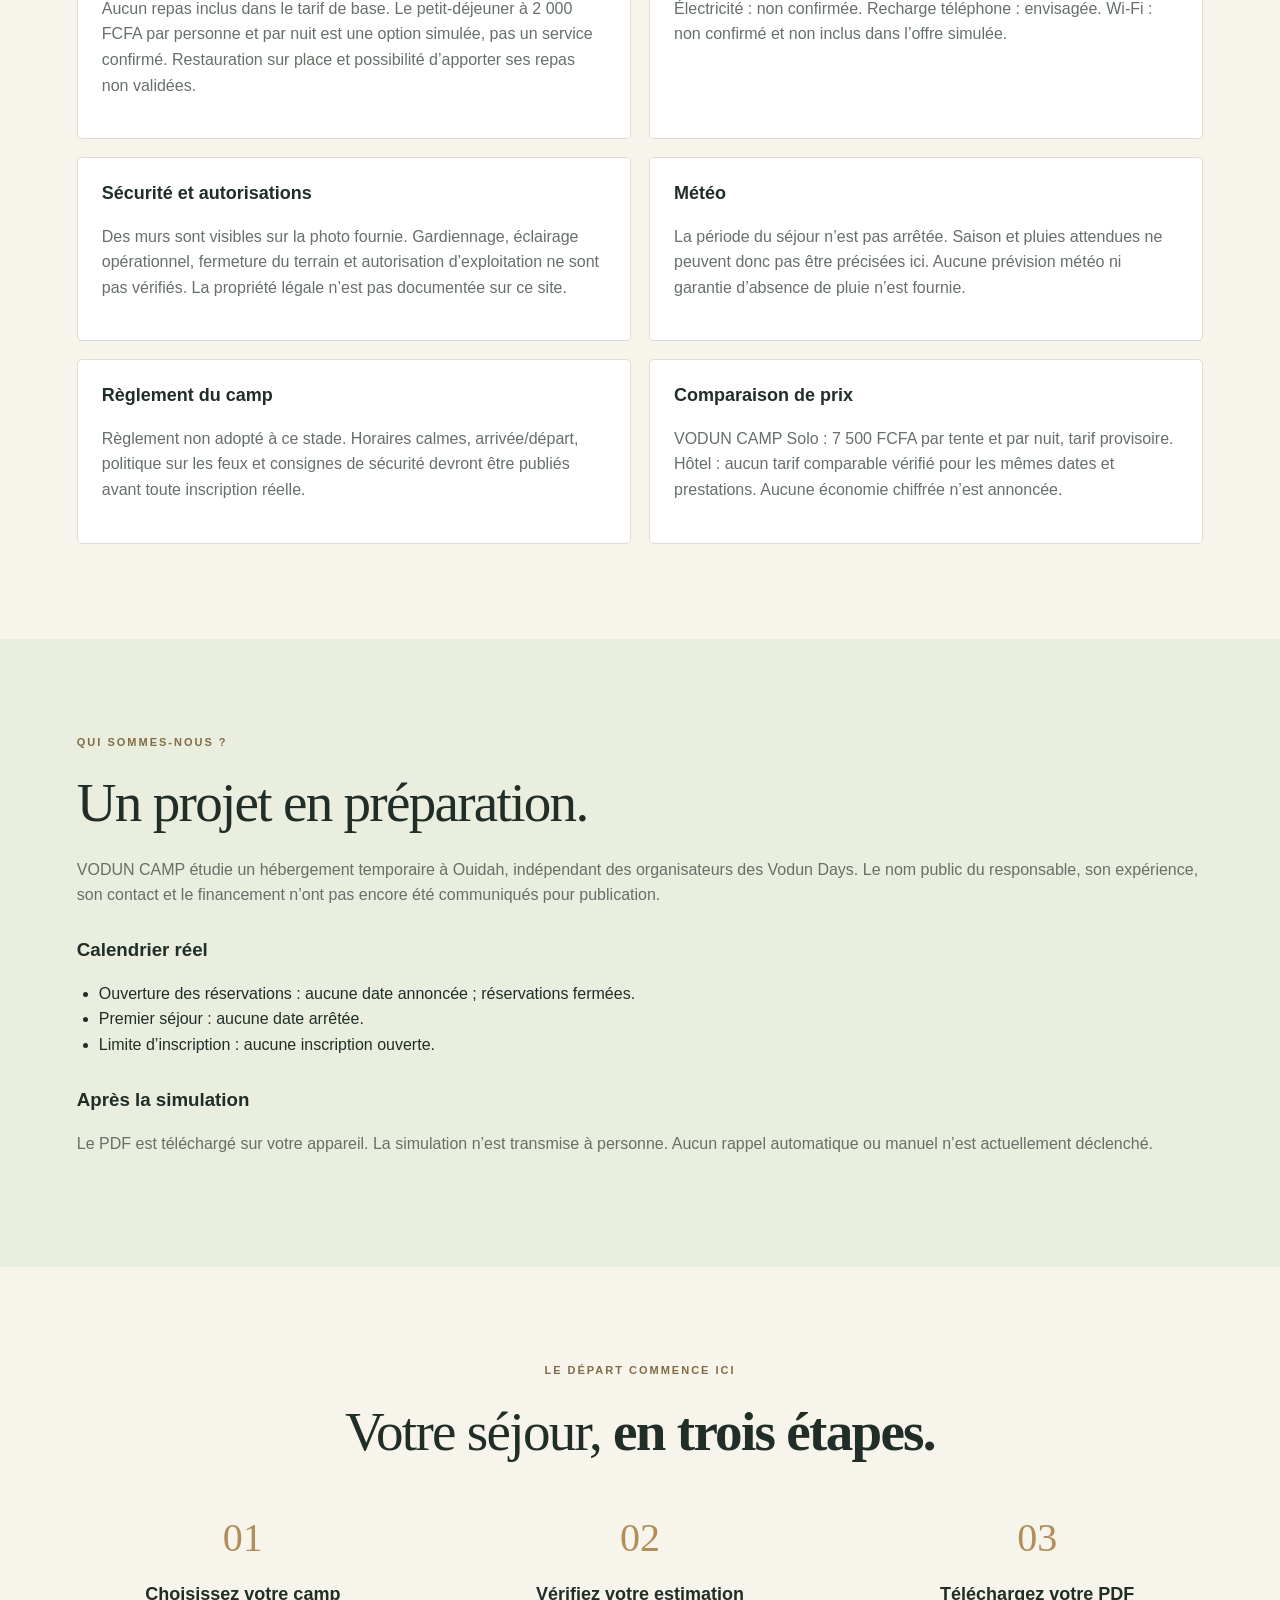
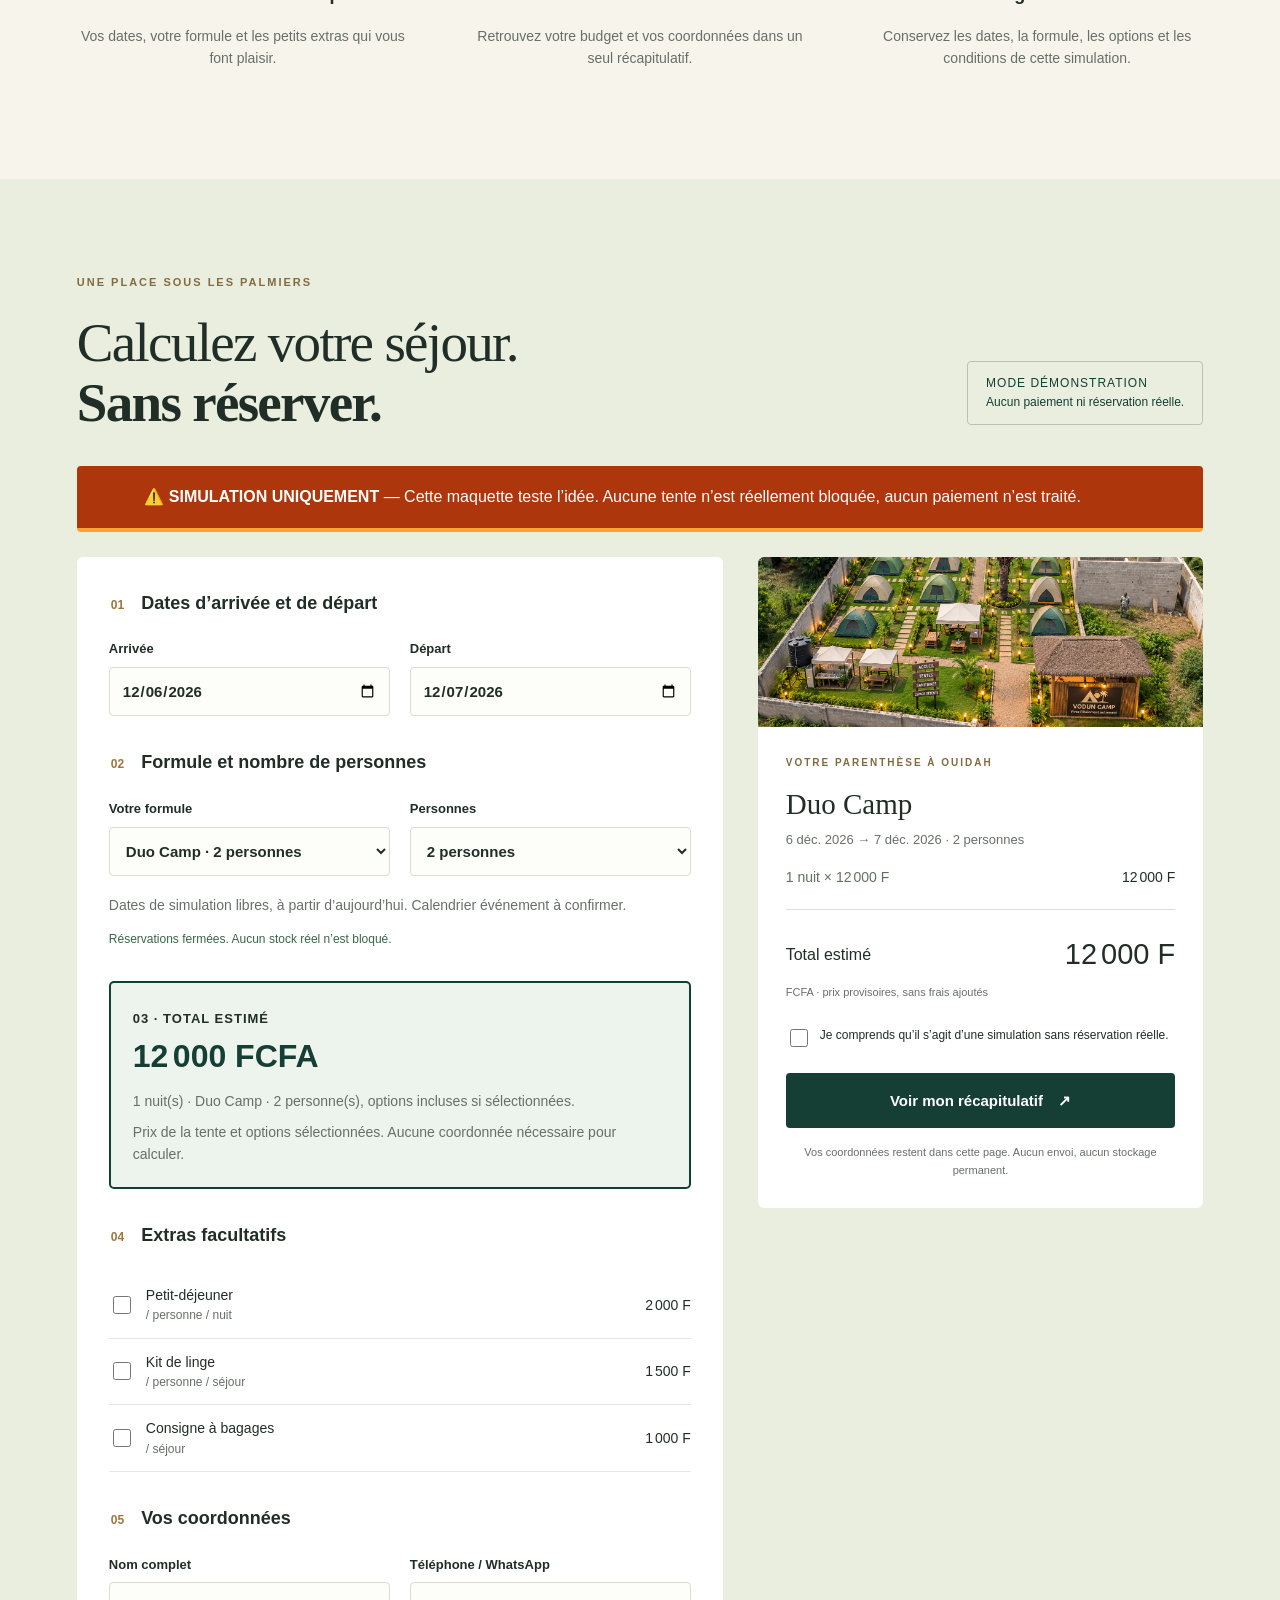
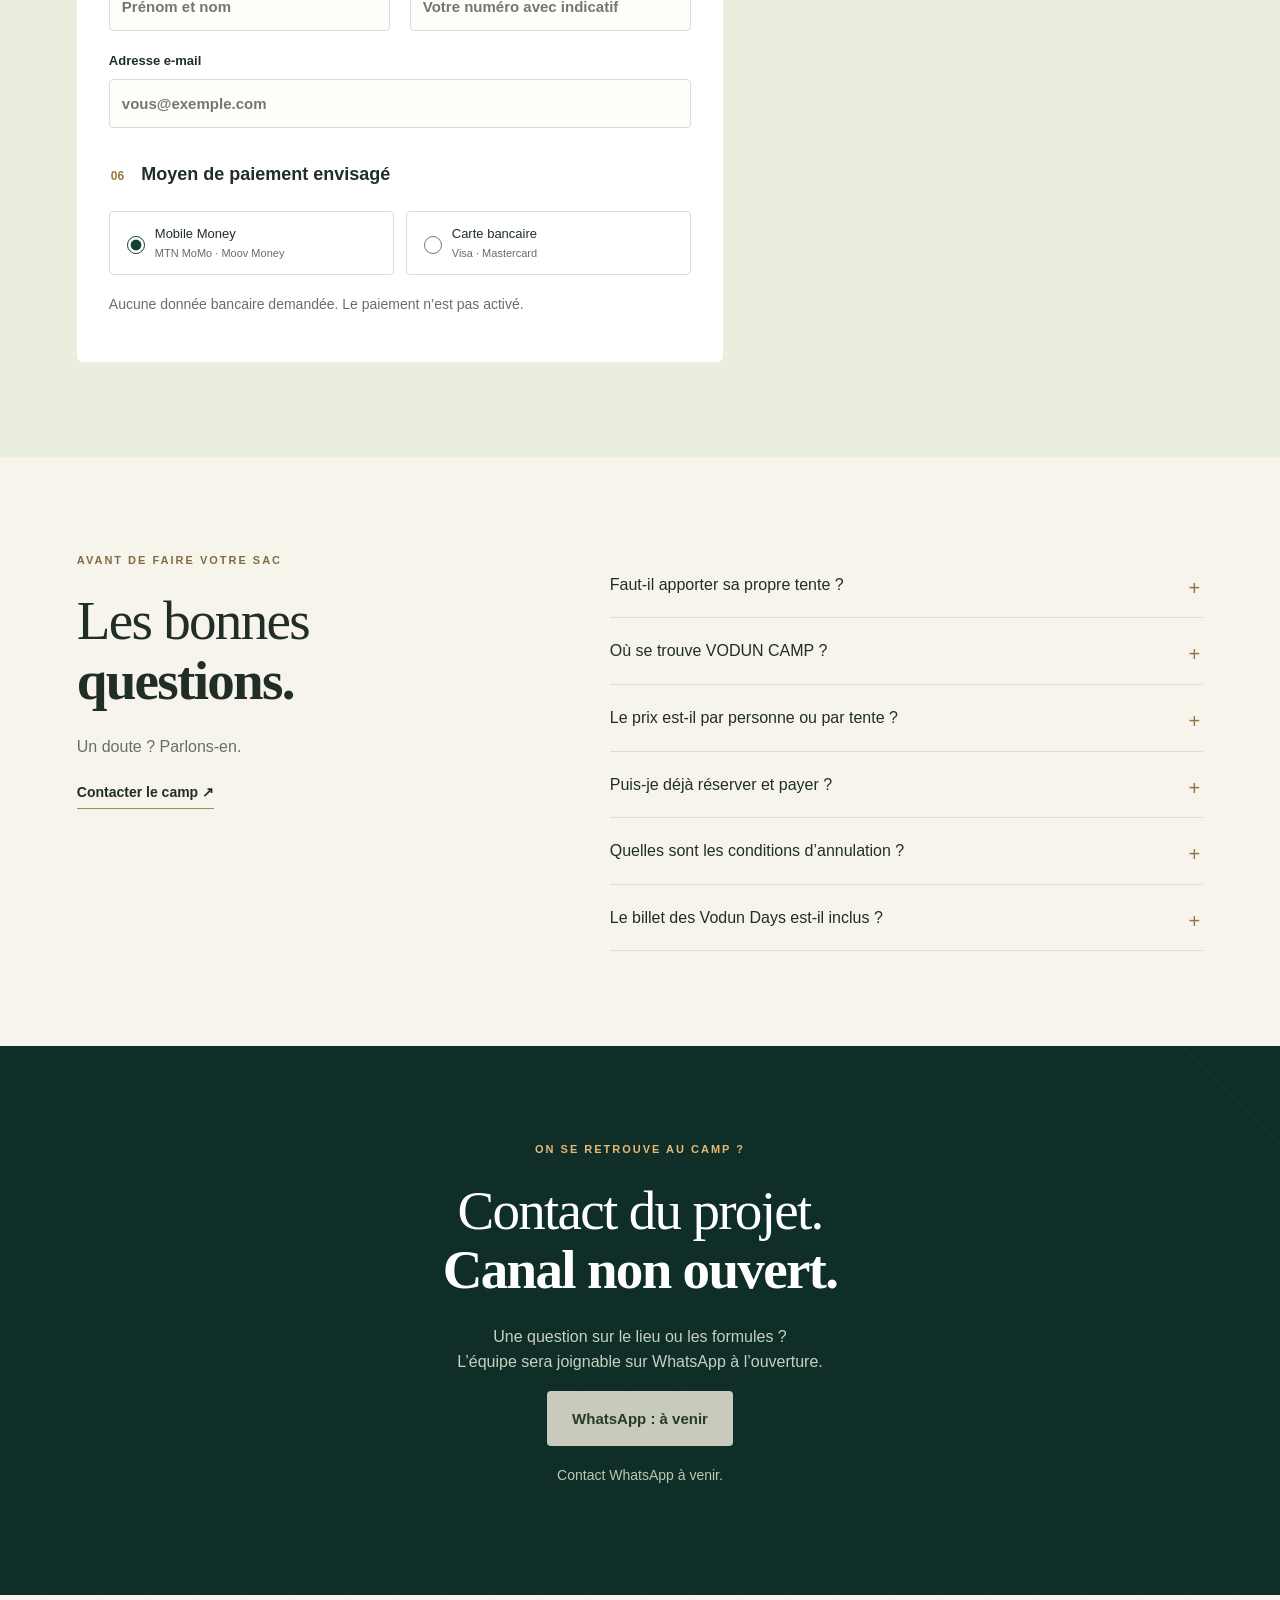
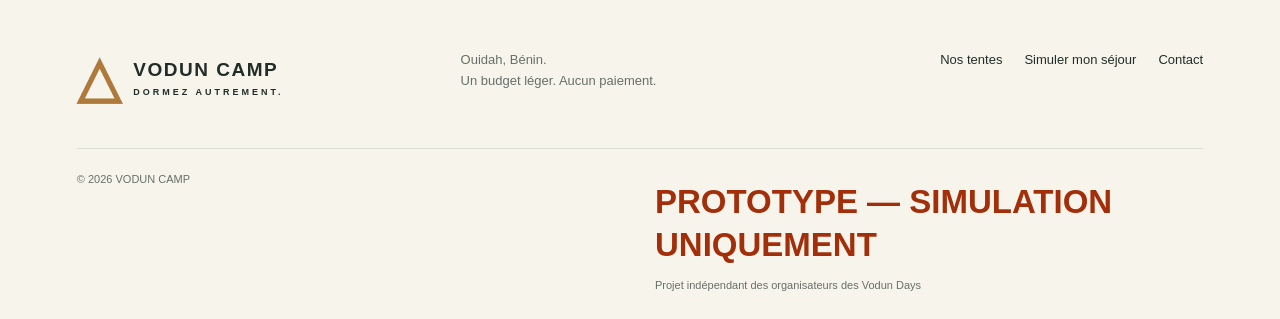
==== commit c16ea1d3: "Clarifier le prototype et reorganiser la simulation avec PDF" ====
--- a/index.html
+++ b/index.html
@@ -1,19 +1,30 @@
 <!doctype html>
-<html lang="fr"><head><meta charset="utf-8"><meta name="viewport" content="width=device-width,initial-scale=1"><meta name="theme-color" content="#153e34"><title>VODUN CAMP — Vivez les Vodun Days autrement</title><meta name="description" content="Votre parenthèse sous les palmiers à Ouidah. Découvrez les tentes VODUN CAMP et simulez votre séjour pendant les Vodun Days."><link rel="icon" href="data:image/svg+xml,%3Csvg xmlns='http://www.w3.org/2000/svg' viewBox='0 0 64 64'%3E%3Crect width='64' height='64' rx='14' fill='%23153e34'/%3E%3Cpath d='M10 49L32 13 54 49H38L32 33 26 49Z' fill='%23e2b76f'/%3E%3C/svg%3E"><link rel="stylesheet" href="styles.css"><script src="config.js" defer></script><script src="app.js" defer></script></head>
+<html lang="fr"><head><meta charset="utf-8"><meta name="viewport" content="width=device-width,initial-scale=1"><meta name="theme-color" content="#153e34"><title>VODUN CAMP — Vivez les Vodun Days autrement</title><meta name="description" content="Votre parenthèse sous les palmiers à Ouidah. Découvrez les tentes VODUN CAMP et simulez votre séjour pendant les Vodun Days."><link rel="icon" href="data:image/svg+xml,%3Csvg xmlns='http://www.w3.org/2000/svg' viewBox='0 0 64 64'%3E%3Crect width='64' height='64' rx='14' fill='%23153e34'/%3E%3Cpath d='M10 49L32 13 54 49H38L32 33 26 49Z' fill='%23e2b76f'/%3E%3C/svg%3E"><link rel="stylesheet" href="styles.css"><script src="config.js" defer></script><script src="assets/vendor/jspdf.umd.min.js" defer></script><script src="app.js" defer></script></head>
 <body><a class="skip" href="#main">Aller au contenu</a>
+<div class="prototype-banner" role="note">⚠️ <strong>SIMULATION UNIQUEMENT</strong> — Cette maquette teste l’idée. Aucune tente n’est réellement bloquée, aucun paiement n’est traité.</div>
 <div class="announcement">OUIDAH, BÉNIN <span>✦</span> VOTRE CAMP DE BASE POUR LES VODUN DAYS</div>
-<header><a class="brand" href="#" aria-label="Vodun Camp, accueil"><span class="brand-mark">△</span><span>VODUN CAMP<small>DORMEZ AUTREMENT.</small></span></a><button class="menu-toggle" aria-label="Ouvrir le menu" aria-expanded="false" aria-controls="navigation">☰</button><nav id="navigation"><a href="#concept">L’esprit du camp</a><a href="#tentes">Nos tentes</a><a href="#galerie">Le lieu</a><a href="#faq">FAQ</a><a class="button small" href="#reservation">Réserver ma tente <span>↗</span></a></nav></header>
-<main id="main"><section class="hero"><img class="hero-image" src="assets/camping.png" alt="Simulation aérienne de VODUN CAMP : tentes sur pelouse, allées éclairées et palmiers" fetchpriority="high"><div class="hero-shade"></div><div class="hero-content"><div class="eyebrow light">LA CULTURE SE VIT. LES RENCONTRES AUSSI.</div><h1>Vivez les Vodun Days<br><em>autrement.</em></h1><p>L’énergie du festival. Le calme sous les palmiers.<br>Votre tente à Ouidah, à un prix qui vous laisse profiter.</p><a class="button gold" href="#reservation">Réserver ma tente <span>↗</span></a><a class="hero-link" href="#concept">Découvrir l’expérience ↓</a></div><div class="hero-bottom"><span>◎ &nbsp; Ouidah, Bénin</span><span>Édition à venir · dates à confirmer</span><span class="visual-note">Projection d’aménagement</span></div><div class="price-stamp"><small>VOTRE NUIT DÈS</small><strong data-price="solo">7 500</strong><span>FCFA / tente</span><small>TARIF PROVISOIRE</small></div></section>
-<div class="promise-strip"><span>01 &nbsp; Un budget léger</span><span>02 &nbsp; Une tente prête à vivre</span><span>03 &nbsp; Des souvenirs en grand</span></div>
-<section class="section concept" id="concept"><div><div class="eyebrow">BIENVENUE CHEZ VOUS, À OUIDAH</div><h2>Moins de dépenses.<br><em>Plus d’expérience.</em></h2></div><div><p class="lead">Pas de chambre d’hôtel ? Pas envie d’y consacrer tout votre budget ? Il y a une autre façon de vivre les Vodun Days.</p><p>VODUN CAMP imagine un hébergement simple, convivial et accessible. Une tente déjà installée, un coin pour se retrouver et le plaisir de prolonger les rencontres après le festival.</p><a class="text-link" href="#tentes">Trouvez votre formule ↗</a></div></section>
-<section class="section tents-section" id="tentes"><div class="section-heading"><div><div class="eyebrow">À CHACUN SON CAMP</div><h2>Posez votre sac.<br><em>On a pensé au reste.</em></h2></div><p>En solo ou à deux, gardez l’essentiel.<br>Tarifs indicatifs par tente et par nuit.</p></div><div class="tent-grid" id="tent-cards"></div><p class="fineprint">Offres, équipements et tarifs provisoires. Les disponibilités affichées sont des exemples, sans stock réel connecté.</p></section>
-<section class="services section" id="services"><div><div class="eyebrow light">L’ESSENTIEL, TOUT SIMPLEMENT</div><h2>L’esprit camping.<br><em>Les petites attentions.</em></h2><p>Les services envisagés pour votre séjour.<br>Le détail sera confirmé avant l’ouverture.</p></div><div class="service-grid"><article><span>◈</span><h3>Accueil & assistance</h3><p>Un point de repère dès votre arrivée.</p></article><article><span>♧</span><h3>Douches & sanitaires</h3><p>Des espaces partagés prévus sur place.</p></article><article><span>ϟ</span><h3>Recharge téléphone</h3><p>De quoi rester connecté à vos proches.</p></article><article><span>☼</span><h3>Espace convivial</h3><p>Se poser, échanger, repartir explorer.</p></article></div></section>
-<section class="section" id="galerie"><div class="section-heading"><div><div class="eyebrow">UN PETIT APERÇU, UNE GRANDE ENVIE</div><h2>Votre prochaine<br><em>parenthèse.</em></h2></div><p>Un terrain, des palmiers, une idée.<br>Et bientôt, vos souvenirs.</p></div><div class="gallery"><button class="gallery-main" data-image="assets/camping.png" data-caption="Le camping imaginé — simulation d’aménagement"><img loading="lazy" src="assets/camping.png" alt="Vue d’ensemble du camping imaginé"><span>Le camping imaginé <b>↗</b><small>Simulation d’aménagement</small></span></button><button data-image="assets/terrain-aerien.png" data-caption="Le terrain avant aménagement — vue aérienne"><img loading="lazy" src="assets/terrain-aerien.png" alt="Terrain avant aménagement vu du ciel"><span>Tout commence ici <b>↗</b><small>Le terrain avant aménagement</small></span></button><button data-image="assets/terrain.jpeg" data-caption="La photo du terrain — au pied des palmiers"><img loading="lazy" src="assets/terrain.jpeg" alt="Photographie du terrain et de son palmier"><span>Sous les palmiers <b>↗</b><small>Photo du lieu</small></span></button></div></section>
-<section class="event section" id="vodun-days"><div class="event-symbol" aria-hidden="true">✳</div><div><div class="eyebrow">OUIDAH · BÉNIN</div><h2>Bien plus qu’un festival.<br><em>Une rencontre.</em></h2><p>Vivez les Vodun Days à Ouidah et prenez le temps de découvrir la culture, les rencontres et l’atmosphère de la ville. VODUN CAMP est un projet d’hébergement indépendant.</p><p class="fineprint">Dates de l’édition, adresse exacte du camping et accès à confirmer.</p><a href="https://vodundays.bj/" target="_blank" rel="noopener" class="text-link">Consulter le programme officiel ↗</a></div></section>
-<section class="section steps"><div class="eyebrow">LE DÉPART COMMENCE ICI</div><h2>Votre séjour, <em>en trois étapes.</em></h2><div class="steps-grid"><article><span>01</span><h3>Choisissez votre camp</h3><p>Vos dates, votre formule et les petits extras qui vous font plaisir.</p></article><article><span>02</span><h3>Préparez votre réservation</h3><p>Retrouvez votre budget et vos coordonnées dans un seul récapitulatif.</p></article><article><span>03</span><h3>Imaginez votre arrivée</h3><p>À l’ouverture, l’équipe confirmera le séjour et les informations pratiques.</p></article></div></section>
-<section class="booking-section section" id="reservation"><div class="section-heading"><div><div class="eyebrow">UNE PLACE SOUS LES PALMIERS</div><h2>Votre aventure<br><em>commence ici.</em></h2></div><p class="demo-badge">MODE DÉMONSTRATION<br><small>Aucun paiement ni réservation réelle.</small></p></div><form id="booking"><div class="booking-fields"><fieldset><legend><span>01</span> Votre séjour</legend><div class="fields-grid"><label>Arrivée<input type="date" name="arrival" required></label><label>Départ<input type="date" name="departure" required></label><label>Personnes<select name="guests"><option value="1">1 personne</option><option value="2" selected>2 personnes</option></select></label><label>Votre formule<select name="plan"><option value="solo">Solo Camp · 1 personne</option><option value="duo" selected>Duo Camp · 2 personnes</option><option value="comfort">Comfort Camp · 2 personnes</option></select></label></div><p id="date-hint" class="fineprint">Dates de simulation libres, à partir d’aujourd’hui. Calendrier événement à confirmer.</p><p id="booking-error" class="error" role="alert"></p><div class="availability" id="availability"></div></fieldset><fieldset><legend><span>02</span> Vos petits extras</legend><div id="options"></div></fieldset><fieldset><legend><span>03</span> Vos coordonnées</legend><div class="fields-grid"><label>Nom complet<input name="fullname" autocomplete="name" placeholder="Prénom et nom" required maxlength="100"></label><label>Téléphone / WhatsApp<input name="phone" type="tel" autocomplete="tel" placeholder="Votre numéro avec indicatif" pattern="[+0-9 ()-]{8,25}" required></label><label class="full">Adresse e-mail<input name="email" type="email" autocomplete="email" placeholder="vous@exemple.com" required maxlength="160"></label></div></fieldset><fieldset><legend><span>04</span> Moyen de paiement envisagé</legend><div class="payment-grid"><label><input type="radio" name="payment" value="Mobile Money" checked> <span>Mobile Money<small>MTN MoMo · Moov Money</small></span></label><label><input type="radio" name="payment" value="Carte bancaire"> <span>Carte bancaire<small>Visa · Mastercard</small></span></label></div><p class="fineprint">Aucune donnée bancaire demandée. Le paiement n’est pas activé.</p></fieldset></div><aside class="summary"><img src="assets/camping.png" alt="Le futur camp" loading="lazy"><div class="summary-content"><div class="eyebrow">VOTRE PARENTHÈSE À OUIDAH</div><h3 id="summary-plan">Duo Camp</h3><p id="summary-dates"></p><div id="summary-lines" aria-live="polite"></div><div class="total"><span>Total estimé</span><strong id="total"></strong></div><small>FCFA · prix provisoires, sans frais ajoutés</small><label class="consent"><input type="checkbox" name="consent" required><span>Je comprends qu’il s’agit d’une simulation sans réservation réelle.</span></label><button id="submit-booking" class="button" type="submit">Voir mon récapitulatif <span>↗</span></button><p class="privacy">Vos coordonnées restent dans cette page. Aucun envoi, aucun stockage permanent.</p></div></aside></form></section>
-<section class="section faq" id="faq"><div><div class="eyebrow">AVANT DE FAIRE VOTRE SAC</div><h2>Les bonnes<br><em>questions.</em></h2><p>Un doute ? Parlons-en.</p><a class="text-link" href="#contact">Contacter le camp ↗</a></div><div><details><summary>Faut-il apporter sa propre tente ?</summary><p>Non, les formules proposées prévoient une tente installée et un matelas. Les équipements exacts seront confirmés à l’ouverture des réservations.</p></details><details><summary>Où se trouve VODUN CAMP ?</summary><p>Le projet est situé à Ouidah, au Bénin. L’adresse précise, l’itinéraire et les distances vers les lieux du festival restent à confirmer.</p></details><details><summary>Le prix est-il par personne ou par tente ?</summary><p>Le tarif est par tente et par nuit. Solo accueille une personne ; Duo et Comfort accueillent deux personnes maximum. Les options indiquent leur propre mode de calcul.</p></details><details><summary>Puis-je déjà réserver et payer ?</summary><p>Cette maquette permet uniquement de simuler un séjour. Aucune tente n’est bloquée et aucun montant n’est prélevé. Les disponibilités sont fictives.</p></details><details><summary>Quelles sont les conditions d’annulation ?</summary><p>Les conditions d’annulation, les horaires d’arrivée et de départ ainsi que le règlement seront communiqués avant toute réservation réelle.</p></details><details><summary>Le billet des Vodun Days est-il inclus ?</summary><p>Non. La simulation porte uniquement sur l’hébergement et les options sélectionnées. Consultez les informations officielles pour l’accès à l’événement.</p></details></div></section>
-<section class="contact section" id="contact"><div class="eyebrow light">ON SE RETROUVE AU CAMP ?</div><h2>Votre tente vous attend.<br><em>Les souvenirs aussi.</em></h2><p>Une question sur le lieu ou les formules ?<br>L’équipe sera joignable sur WhatsApp à l’ouverture.</p><button class="button gold" id="whatsapp">Discuter sur WhatsApp ↗</button><p id="contact-status" role="status" class="fineprint">Contact WhatsApp à venir.</p></section></main>
-<footer><a class="brand" href="#"><span class="brand-mark">△</span><span>VODUN CAMP<small>DORMEZ AUTREMENT.</small></span></a><p>Ouidah, Bénin.<br>Un budget léger. Des souvenirs en grand.</p><div><a href="#tentes">Nos tentes</a><a href="#reservation">Simuler mon séjour</a><a href="#contact">Contact</a></div><div class="footer-bottom"><span>© <span id="year"></span> VODUN CAMP</span><span>Prototype · Projet indépendant des organisateurs des Vodun Days</span></div></footer>
-<a class="mobile-reserve button" href="#reservation">Réserver ma tente ↗</a><dialog id="lightbox"><button class="close" aria-label="Fermer l’image">×</button><img alt=""><p></p></dialog><dialog id="confirmation"><button class="close" aria-label="Fermer le récapitulatif">×</button><div class="eyebrow">VOTRE SÉJOUR PREND FORME</div><h2>À vous <em>l’aventure.</em></h2><p>Voici votre simulation. Elle n’a pas été envoyée et ne constitue pas une réservation.</p><div id="confirmation-body"></div><button class="button" id="download-summary">Télécharger le récapitulatif</button></dialog>
+<header><a class="brand" href="#" aria-label="Vodun Camp, accueil"><span class="brand-mark">△</span><span>VODUN CAMP<small>DORMEZ AUTREMENT.</small></span></a><button class="menu-toggle" aria-label="Ouvrir le menu" aria-expanded="false" aria-controls="navigation">☰</button><nav id="navigation"><a href="#infos-pratiques">Infos pratiques</a><a href="#tentes">Nos tentes</a><a href="#galerie">Le lieu</a><a href="#faq">FAQ</a><a class="button small" href="#reservation">Simuler mon séjour <span>↗</span></a></nav></header>
+<main id="main"><section class="hero"><img class="hero-image" src="assets/terrain.jpeg" alt="Photo réelle du terrain avant aménagement : palmier, végétation et murs" fetchpriority="high"><div class="hero-shade"></div><div class="hero-content"><div class="eyebrow light">PROJET D’HÉBERGEMENT · RÉSERVATIONS FERMÉES</div><h1>Camping à Ouidah.<br><strong>Estimez votre budget.</strong></h1><p>Comparez trois formules à partir de 7 500 FCFA par tente et par nuit. Calculez votre séjour sans engagement.</p><a class="button gold" href="#reservation">Simuler mon séjour <span>↗</span></a><a class="hero-link" href="#concept">Découvrir l’expérience ↓</a></div><div class="hero-bottom"><span>📍 &nbsp; Ouidah, Bénin</span><span>Réservations fermées · calendrier non annoncé</span><span class="visual-note">Photo réelle · terrain avant aménagement</span></div><div class="price-stamp"><small>VOTRE NUIT DÈS</small><strong data-price="solo">7 500</strong><span>FCFA / tente</span><small>TARIF PROVISOIRE</small></div></section>
+<div class="promise-strip"><span>01 &nbsp; Un budget léger</span><span>02 &nbsp; Équipements envisagés</span><span>03 &nbsp; Aucun paiement</span></div>
+<section class="section concept" id="concept"><div><div class="eyebrow">BIENVENUE CHEZ VOUS, À OUIDAH</div><h2>Un projet de camping.<br><strong>Des tarifs à tester.</strong></h2></div><div><p class="lead">Pas de chambre d’hôtel ? Pas envie d’y consacrer tout votre budget ? Il y a une autre façon de vivre les Vodun Days.</p><p>VODUN CAMP imagine un hébergement simple, convivial et accessible. Une tente déjà installée, un coin pour se retrouver et le plaisir de prolonger les rencontres après le festival.</p><a class="text-link" href="#tentes">Trouvez votre formule ↗</a></div></section>
+<section class="section tents-section" id="tentes"><div class="section-heading"><div><div class="eyebrow">À CHACUN SON CAMP</div><h2>Comparez les formules<br><strong>et leur équipement.</strong></h2></div><p>En solo ou à deux, gardez l’essentiel.<br>Tarifs indicatifs par tente et par nuit.</p></div><div class="tent-grid" id="tent-cards"></div><p class="fineprint">Offres, équipements et tarifs provisoires. Les réservations sont fermées. Aucun stock réel n’est disponible à la réservation.</p></section>
+<section class="services section" id="services"><div><div class="eyebrow light">L’ESSENTIEL, TOUT SIMPLEMENT</div><h2>Services envisagés.<br><strong>Non garantis à ce stade.</strong></h2><p>Les services envisagés pour votre séjour.<br>Le détail sera confirmé avant l’ouverture.</p></div><div class="service-grid"><article><span aria-hidden="true">👋</span><h3>Accueil & assistance</h3><p>Un point de repère dès votre arrivée.</p></article><article><span aria-hidden="true">🚿</span><h3>Douches & sanitaires</h3><p>Des espaces partagés prévus sur place.</p></article><article><span aria-hidden="true">🔌</span><h3>Recharge téléphone</h3><p>De quoi rester connecté à vos proches.</p></article><article><span aria-hidden="true">🤝</span><h3>Espace convivial</h3><p>Se poser, échanger, repartir explorer.</p></article></div></section>
+<section class="section" id="galerie"><div class="section-heading"><div><div class="eyebrow">UN PETIT APERÇU, UNE GRANDE ENVIE</div><h2>Le terrain réel<br><strong>et la conception.</strong></h2></div><p>La photographie montre l’état du terrain.<br>Les conceptions ne prouvent pas un aménagement réalisé.</p></div><div class="gallery"><button class="gallery-main" data-image="assets/terrain.jpeg" data-caption="Photo réelle fournie — terrain avant aménagement"><img loading="lazy" src="assets/terrain.jpeg" alt="Photo réelle du palmier, des murs et du terrain avant aménagement"><span>Le terrain aujourd’hui <b>↗</b><small>Photo réelle fournie · date de prise de vue non vérifiée</small></span></button><button data-image="assets/camping.png" data-caption="Conception — simulation, non réalisée"><img loading="lazy" src="assets/camping.png" alt="Conception du camping, non réalisée"><span>Conception du camping <b>↗</b><small>Simulation · ce n’est pas une photo du camp réalisé</small></span></button><button data-image="assets/terrain-aerien.png" data-caption="Vue aérienne de référence — authenticité photographique non vérifiée"><img loading="lazy" src="assets/terrain-aerien.png" alt="Vue aérienne de référence, authenticité non vérifiée"><span>Vue de référence <b>↗</b><small>Authenticité photographique non vérifiée</small></span></button></div></section>
+<section class="event section" id="vodun-days"><div class="event-symbol" aria-hidden="true">✳</div><div><div class="eyebrow">OUIDAH · BÉNIN</div><h2>Bien plus qu’un festival.<br><strong>Une rencontre.</strong></h2><p>Vivez les Vodun Days à Ouidah et prenez le temps de découvrir la culture, les rencontres et l’atmosphère de la ville. VODUN CAMP est un projet d’hébergement indépendant.</p><p class="fineprint">Dates de l’édition, adresse exacte du camping et accès à confirmer.</p><a href="https://vodundays.bj/" target="_blank" rel="noopener" class="text-link">Consulter le programme officiel ↗</a></div></section>
+<section class="section practical" id="infos-pratiques"><div class="eyebrow">AVANT DE PRÉVOIR UN SÉJOUR</div><h2>Infos pratiques</h2><p>Le projet n’est pas ouvert à la réservation. Voici les éléments établis et ceux qui doivent être validés.</p><div class="practical-grid">
+<article><h3>Lieu et trajets</h3><p>Ouidah, Bénin. Adresse exacte non communiquée. Distance du festival en kilomètres et durées à pied, taxi et moto non mesurées : aucun temps de trajet garanti.</p></article>
+<article><h3>Le tarif Solo de 7 500 FCFA</h3><p>Hypothèse de la maquette : une tente individuelle installée, un matelas et l’accès aux espaces communs, par nuit. Draps et oreillers non inclus dans Solo. L’offre commerciale reste à valider.</p></article>
+<article><h3>Repas</h3><p>Aucun repas inclus dans le tarif de base. Le petit-déjeuner à 2 000 FCFA par personne et par nuit est une option simulée, pas un service confirmé. Restauration sur place et possibilité d’apporter ses repas non validées.</p></article>
+<article><h3>Électricité et Wi-Fi</h3><p>Électricité : non confirmée. Recharge téléphone : envisagée. Wi-Fi : non confirmé et non inclus dans l’offre simulée.</p></article>
+<article><h3>Sécurité et autorisations</h3><p>Des murs sont visibles sur la photo fournie. Gardiennage, éclairage opérationnel, fermeture du terrain et autorisation d’exploitation ne sont pas vérifiés. La propriété légale n’est pas documentée sur ce site.</p></article>
+<article><h3>Météo</h3><p>La période du séjour n’est pas arrêtée. Saison et pluies attendues ne peuvent donc pas être précisées ici. Aucune prévision météo ni garantie d’absence de pluie n’est fournie.</p></article>
+<article><h3>Règlement du camp</h3><p>Règlement non adopté à ce stade. Horaires calmes, arrivée/départ, politique sur les feux et consignes de sécurité devront être publiés avant toute inscription réelle.</p></article>
+<article><h3>Comparaison de prix</h3><p>VODUN CAMP Solo : 7 500 FCFA par tente et par nuit, tarif provisoire. Hôtel : aucun tarif comparable vérifié pour les mêmes dates et prestations. Aucune économie chiffrée n’est annoncée.</p></article>
+</div></section>
+<section class="section project-facts" id="projet"><div class="eyebrow">QUI SOMMES-NOUS ?</div><h2>Un projet en préparation.</h2><p>VODUN CAMP étudie un hébergement temporaire à Ouidah, indépendant des organisateurs des Vodun Days. Le nom public du responsable, son expérience, son contact et le financement n’ont pas encore été communiqués pour publication.</p><h3>Calendrier réel</h3><ul><li>Ouverture des réservations : aucune date annoncée ; réservations fermées.</li><li>Premier séjour : aucune date arrêtée.</li><li>Limite d’inscription : aucune inscription ouverte.</li></ul><h3>Après la simulation</h3><p>Le PDF est téléchargé sur votre appareil. La simulation n’est transmise à personne. Aucun rappel automatique ou manuel n’est actuellement déclenché.</p></section><section class="section steps"><div class="eyebrow">LE DÉPART COMMENCE ICI</div><h2>Votre séjour, <strong>en trois étapes.</strong></h2><div class="steps-grid"><article><span>01</span><h3>Choisissez votre camp</h3><p>Vos dates, votre formule et les petits extras qui vous font plaisir.</p></article><article><span>02</span><h3>Vérifiez votre estimation</h3><p>Retrouvez votre budget et vos coordonnées dans un seul récapitulatif.</p></article><article><span>03</span><h3>Téléchargez votre PDF</h3><p>Conservez les dates, la formule, les options et les conditions de cette simulation.</p></article></div></section>
+<section class="booking-section section" id="reservation"><div class="section-heading"><div><div class="eyebrow">UNE PLACE SOUS LES PALMIERS</div><h2>Calculez votre séjour.<br><strong>Sans réserver.</strong></h2></div><p class="demo-badge">MODE DÉMONSTRATION<br><small>Aucun paiement ni réservation réelle.</small></p></div><div class="prototype-banner" role="note">⚠️ <strong>SIMULATION UNIQUEMENT</strong> — Cette maquette teste l’idée. Aucune tente n’est réellement bloquée, aucun paiement n’est traité.</div><form id="booking"><div class="booking-fields"><fieldset><legend><span>01</span> Dates d’arrivée et de départ</legend><div class="fields-grid"><label>Arrivée<input type="date" name="arrival" required></label><label>Départ<input type="date" name="departure" required></label></div></fieldset><fieldset><legend><span>02</span> Formule et nombre de personnes</legend><div class="fields-grid"><label>Votre formule<select name="plan"><option value="solo">Solo Camp · 1 personne</option><option value="duo" selected>Duo Camp · 2 personnes</option><option value="comfort">Comfort Camp · 2 personnes</option></select></label><label>Personnes<select name="guests"><option value="1">1 personne</option><option value="2" selected>2 personnes</option></select></label></div><p id="date-hint" class="fineprint">Dates de simulation libres, à partir d’aujourd’hui. Calendrier événement à confirmer.</p><p id="booking-error" class="error" role="alert"></p><div class="availability" id="availability"></div></fieldset><section class="early-estimate" aria-label="Total avant coordonnées"><span>03 · TOTAL ESTIMÉ</span><strong id="early-total" aria-live="polite"></strong><p id="early-detail"></p><p>Prix de la tente et options sélectionnées. Aucune coordonnée nécessaire pour calculer.</p></section><fieldset><legend><span>04</span> Extras facultatifs</legend><div id="options"></div></fieldset><fieldset><legend><span>05</span> Vos coordonnées</legend><div class="fields-grid"><label>Nom complet<input name="fullname" autocomplete="name" placeholder="Prénom et nom" required maxlength="100"></label><label>Téléphone / WhatsApp<input name="phone" type="tel" autocomplete="tel" placeholder="Votre numéro avec indicatif" pattern="[+0-9 ()-]{8,25}" required></label><label class="full">Adresse e-mail<input name="email" type="email" autocomplete="email" placeholder="vous@exemple.com" required maxlength="160"></label></div></fieldset><fieldset><legend><span>06</span> Moyen de paiement envisagé</legend><div class="payment-grid"><label><input type="radio" name="payment" value="Mobile Money" checked> <span>Mobile Money<small>MTN MoMo · Moov Money</small></span></label><label><input type="radio" name="payment" value="Carte bancaire"> <span>Carte bancaire<small>Visa · Mastercard</small></span></label></div><p class="fineprint">Aucune donnée bancaire demandée. Le paiement n’est pas activé.</p></fieldset></div><aside class="summary"><img src="assets/camping.png" alt="Le futur camp" loading="lazy"><div class="summary-content"><div class="eyebrow">VOTRE PARENTHÈSE À OUIDAH</div><h3 id="summary-plan">Duo Camp</h3><p id="summary-dates"></p><div id="summary-lines" aria-live="polite"></div><div class="total"><span>Total estimé</span><strong id="total"></strong></div><small>FCFA · prix provisoires, sans frais ajoutés</small><label class="consent"><input type="checkbox" name="consent" required><span>Je comprends qu’il s’agit d’une simulation sans réservation réelle.</span></label><button id="submit-booking" class="button" type="submit">Voir mon récapitulatif <span>↗</span></button><p class="privacy">Vos coordonnées restent dans cette page. Aucun envoi, aucun stockage permanent.</p></div></aside></form></section>
+<section class="section faq" id="faq"><div><div class="eyebrow">AVANT DE FAIRE VOTRE SAC</div><h2>Les bonnes<br><strong>questions.</strong></h2><p>Un doute ? Parlons-en.</p><a class="text-link" href="#contact">Contacter le camp ↗</a></div><div><details><summary>Faut-il apporter sa propre tente ?</summary><p>Non, les formules proposées prévoient une tente installée et un matelas. Les équipements exacts seront confirmés à l’ouverture des réservations.</p></details><details><summary>Où se trouve VODUN CAMP ?</summary><p>Le projet est situé à Ouidah, au Bénin. L’adresse précise, l’itinéraire et les distances vers les lieux du festival restent à confirmer.</p></details><details><summary>Le prix est-il par personne ou par tente ?</summary><p>Le tarif est par tente et par nuit. Solo accueille une personne ; Duo et Comfort accueillent deux personnes maximum. Les options indiquent leur propre mode de calcul.</p></details><details><summary>Puis-je déjà réserver et payer ?</summary><p>Cette maquette permet uniquement de simuler un séjour. Aucune tente n’est bloquée et aucun montant n’est prélevé. Les disponibilités sont fictives.</p></details><details><summary>Quelles sont les conditions d’annulation ?</summary><p>Les conditions d’annulation, les horaires d’arrivée et de départ ainsi que le règlement seront communiqués avant toute réservation réelle.</p></details><details><summary>Le billet des Vodun Days est-il inclus ?</summary><p>Non. La simulation porte uniquement sur l’hébergement et les options sélectionnées. Consultez les informations officielles pour l’accès à l’événement.</p></details></div></section>
+<section class="contact section" id="contact"><div class="eyebrow light">ON SE RETROUVE AU CAMP ?</div><h2>Contact du projet.<br><strong>Canal non ouvert.</strong></h2><p>Une question sur le lieu ou les formules ?<br>L’équipe sera joignable sur WhatsApp à l’ouverture.</p><button class="button gold" id="whatsapp" disabled>WhatsApp : à venir</button><p id="contact-status" role="status" class="fineprint">Contact WhatsApp à venir.</p></section></main>
+<footer><a class="brand" href="#"><span class="brand-mark">△</span><span>VODUN CAMP<small>DORMEZ AUTREMENT.</small></span></a><p>Ouidah, Bénin.<br>Un budget léger. Aucun paiement.</p><div><a href="#tentes">Nos tentes</a><a href="#reservation">Simuler mon séjour</a><a href="#contact">Contact</a></div><div class="footer-bottom"><span>© <span id="year"></span> VODUN CAMP</span><span><strong class="prototype-footer">PROTOTYPE — SIMULATION UNIQUEMENT</strong> Projet indépendant des organisateurs des Vodun Days</span></div></footer>
+<a class="mobile-reserve button" href="#reservation">Simuler mon séjour ↗</a><dialog id="lightbox"><button class="close" aria-label="Fermer l’image">×</button><img alt=""><p></p></dialog><dialog id="confirmation"><button class="close" aria-label="Fermer le récapitulatif">×</button><div class="eyebrow">VOTRE SÉJOUR PREND FORME</div><h2>À vous <strong>l’aventure.</strong></h2><p>Voici votre simulation. Elle n’a pas été envoyée et ne constitue pas une réservation.</p><div id="confirmation-body"></div><button class="button" id="download-summary">Télécharger le récapitulatif PDF</button><p id="pdf-status" role="status"></p></dialog>
 </body></html>
--- a/styles.css
+++ b/styles.css
@@ -6,3 +6,7 @@
 .booking-fields,fieldset,.fields-grid>label,.summary{min-width:0}.fields-grid{grid-template-columns:repeat(2,minmax(0,1fr))}
 @media(max-width:370px){.fields-grid{grid-template-columns:1fr}.hero h1{font-size:3rem}.total strong{font-size:25px}.option{gap:7px}.option strong{font-size:12px}.summary-content{padding:20px}}
 @media(prefers-reduced-motion:reduce){html{scroll-behavior:auto}*,*:before,*:after{transition:none!important}}
+
+/* Révision UX : statut, prix avant coordonnées et lisibilité. */
+:root{--green:#153e34}.prototype-banner{background:#ad360c;color:white;padding:18px 6%;font-size:16px;line-height:1.6;border-bottom:4px solid #f7a336;text-align:center}.prototype-banner strong{font-weight:800}.booking-section>.prototype-banner{margin:0 0 25px;border-radius:4px;text-align:left}h1 strong,h2 strong{font-weight:600;font-style:normal}h1 strong{color:#e6b974}h2 strong{color:inherit}.prototype-footer{display:block!important;font-size:33px;line-height:1.3;color:#a22f0a;margin:10px 0}.early-estimate{padding:22px;border:2px solid #153e34;border-radius:5px;background:#edf3ed;margin-bottom:32px}.early-estimate>span{font-size:13px;font-weight:700;letter-spacing:1px}.early-estimate>strong{display:block;font-size:32px;color:#153e34}.early-estimate p{margin:8px 0 0;font-size:14px}.practical-grid{display:grid;grid-template-columns:repeat(2,minmax(0,1fr));gap:18px}.practical-grid article{border:1px solid var(--line);padding:24px;border-radius:5px;background:#fff}.practical h3{font-size:18px}.practical p,.project-facts p,.project-facts li{font-size:16px}.project-facts{background:#e9eedf}.project-facts ul{padding-left:22px}.project-facts h3{margin-top:30px}.tag{max-width:calc(100% - 32px)}.hero{height:auto;min-height:665px}.hero-content{padding-bottom:145px}#contact button:disabled{background:#c8cbbc;color:#263b2c}.fineprint{font-size:14px}.visual-note{background:#153e34;padding:5px 8px}.footer-bottom{gap:30px}.footer-bottom>span{flex:1}#pdf-status{font-size:14px}
+@media(max-width:720px){.prototype-banner{font-size:14px;text-align:left;padding:14px 6%}.practical-grid{grid-template-columns:1fr}.prototype-footer{font-size:33px}.hero{min-height:730px}.hero-content{padding-bottom:175px}.hero h1{font-size:2.9rem}.early-estimate{padding:18px}.hero-bottom{max-width:190px}.price-stamp{bottom:50px}.footer-bottom{display:block}}
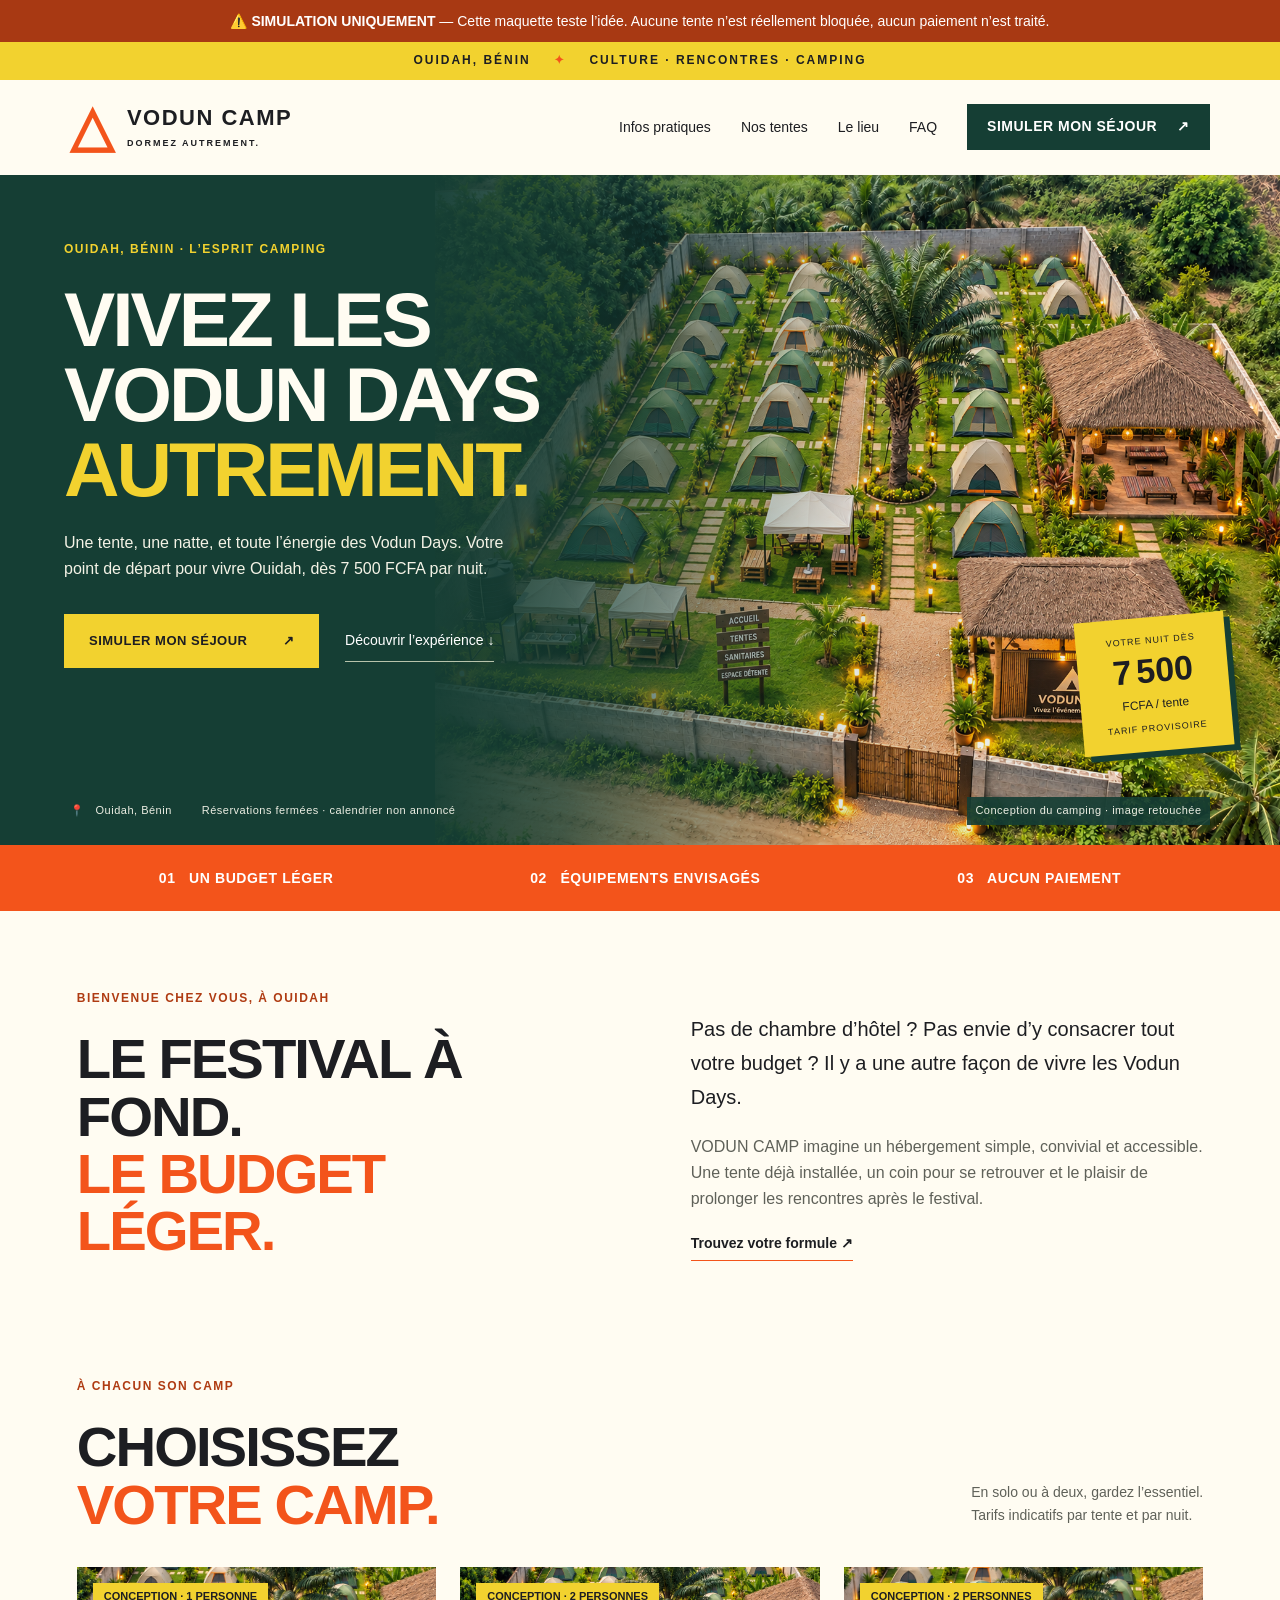
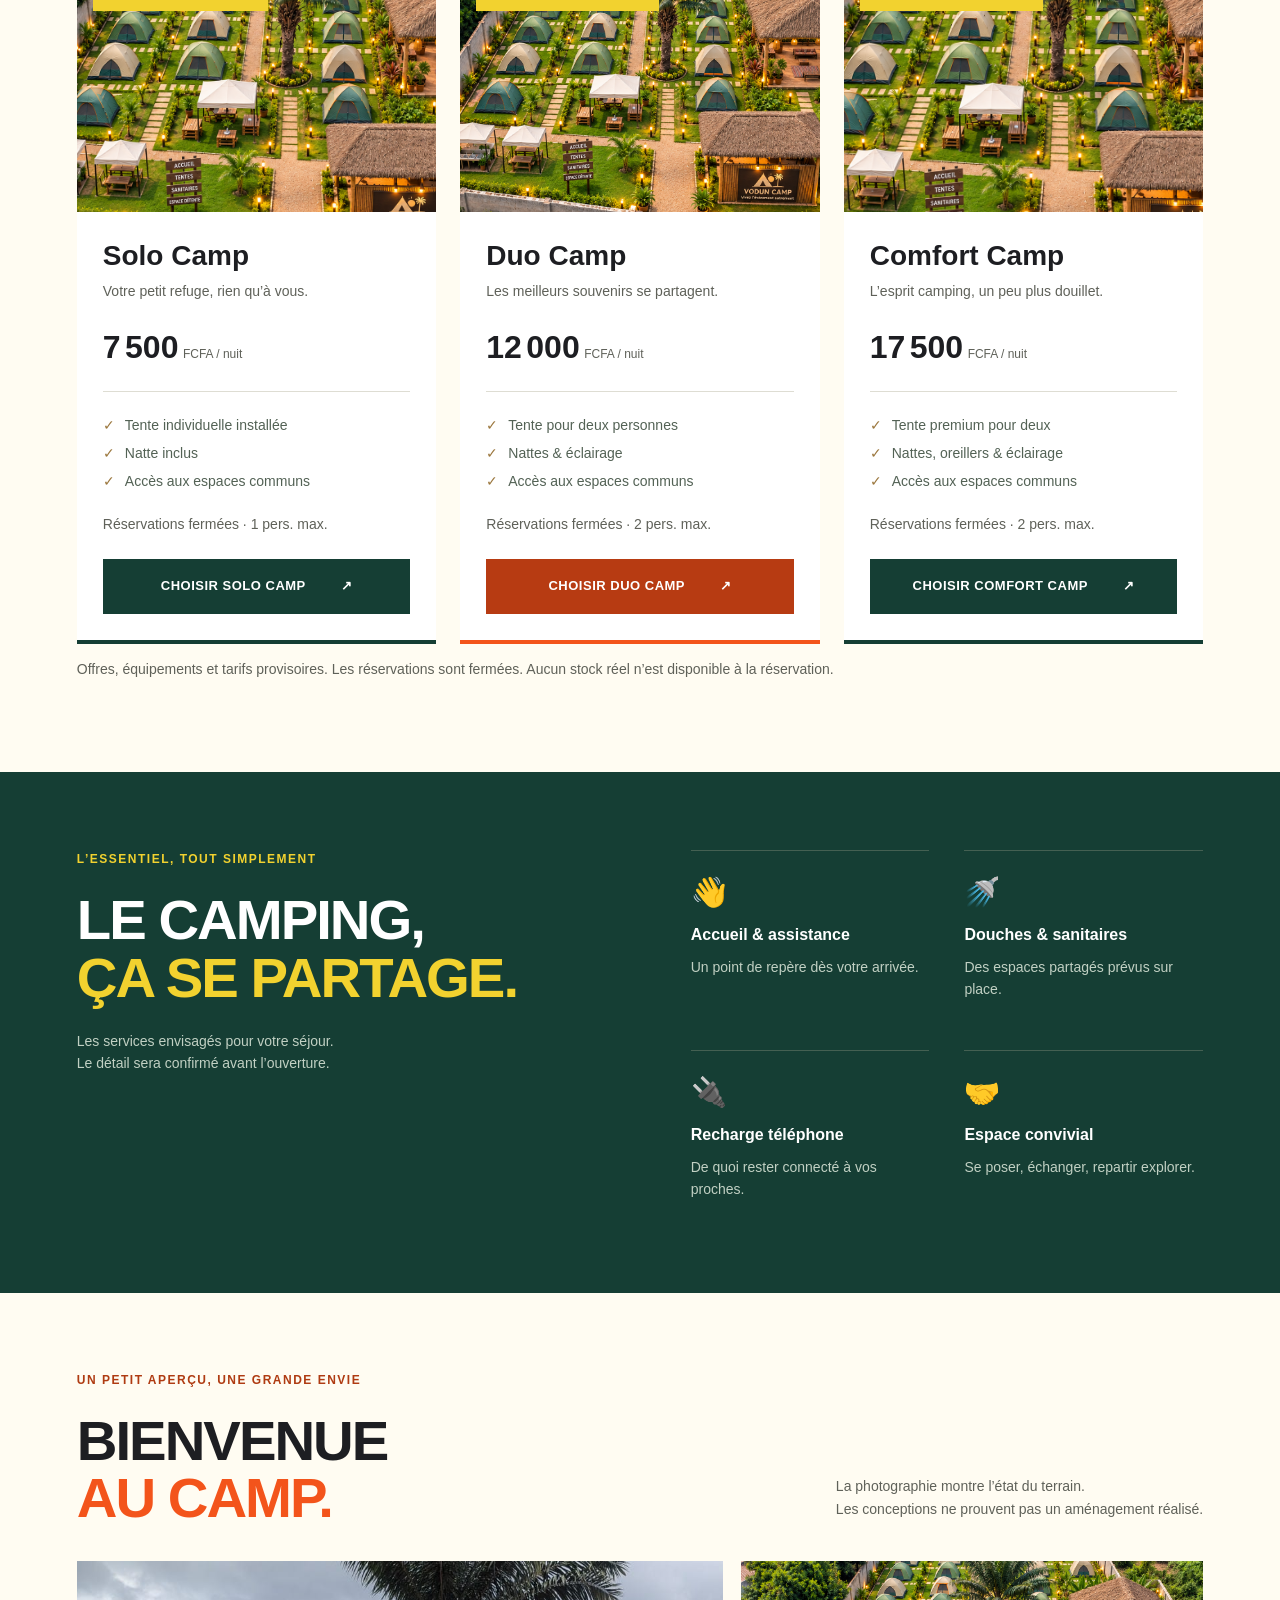
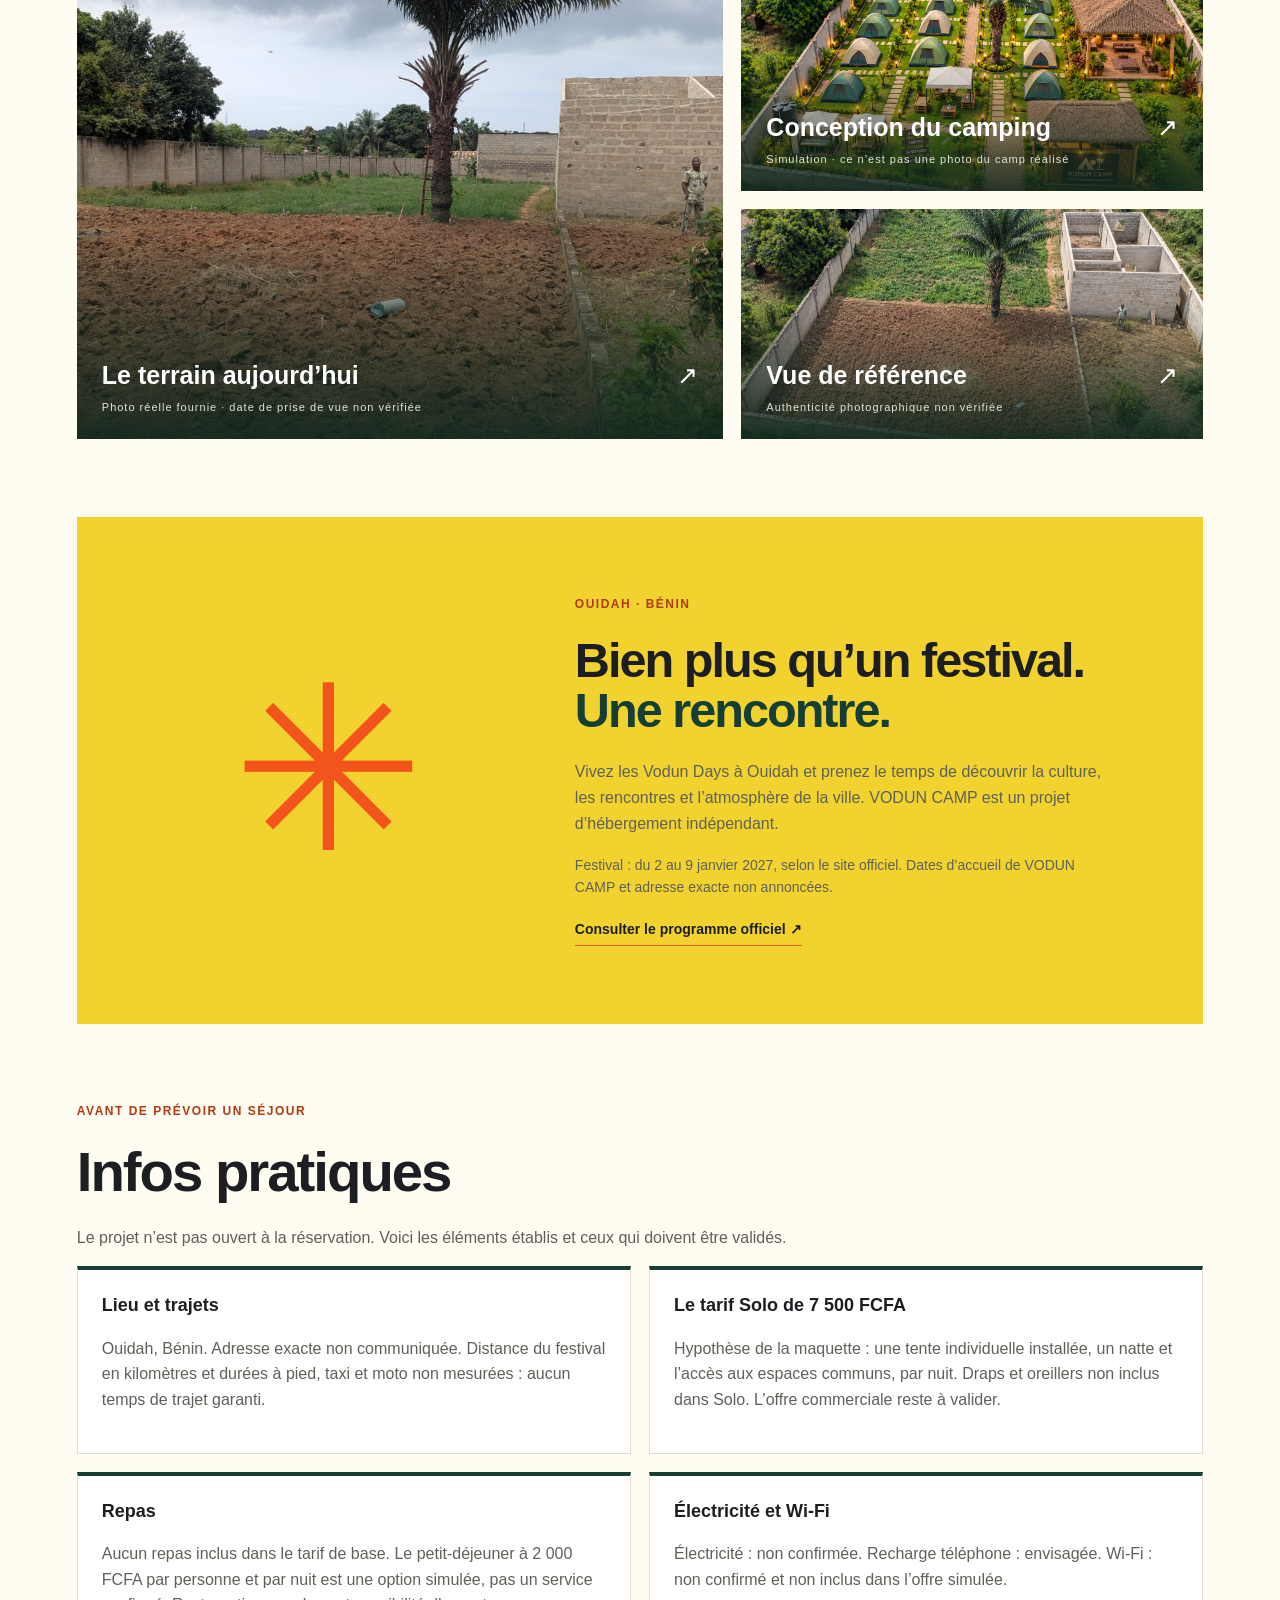
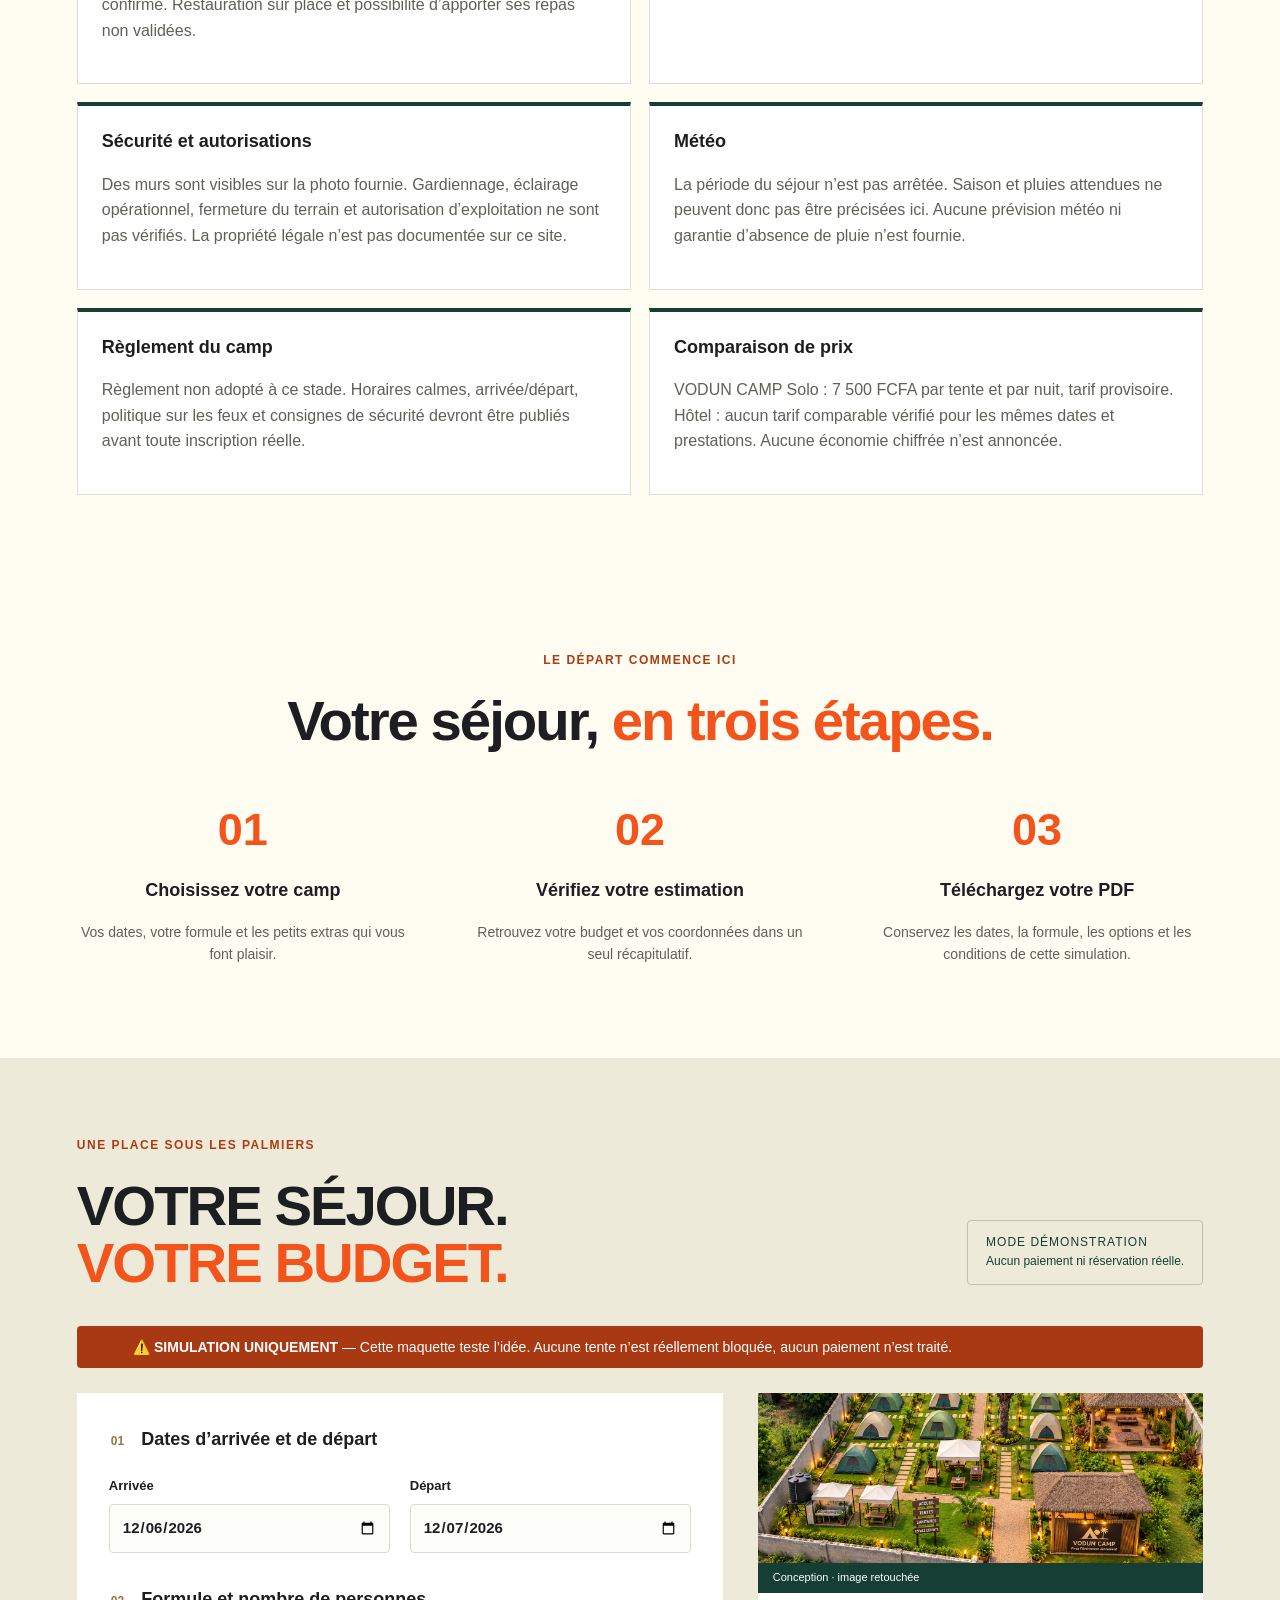
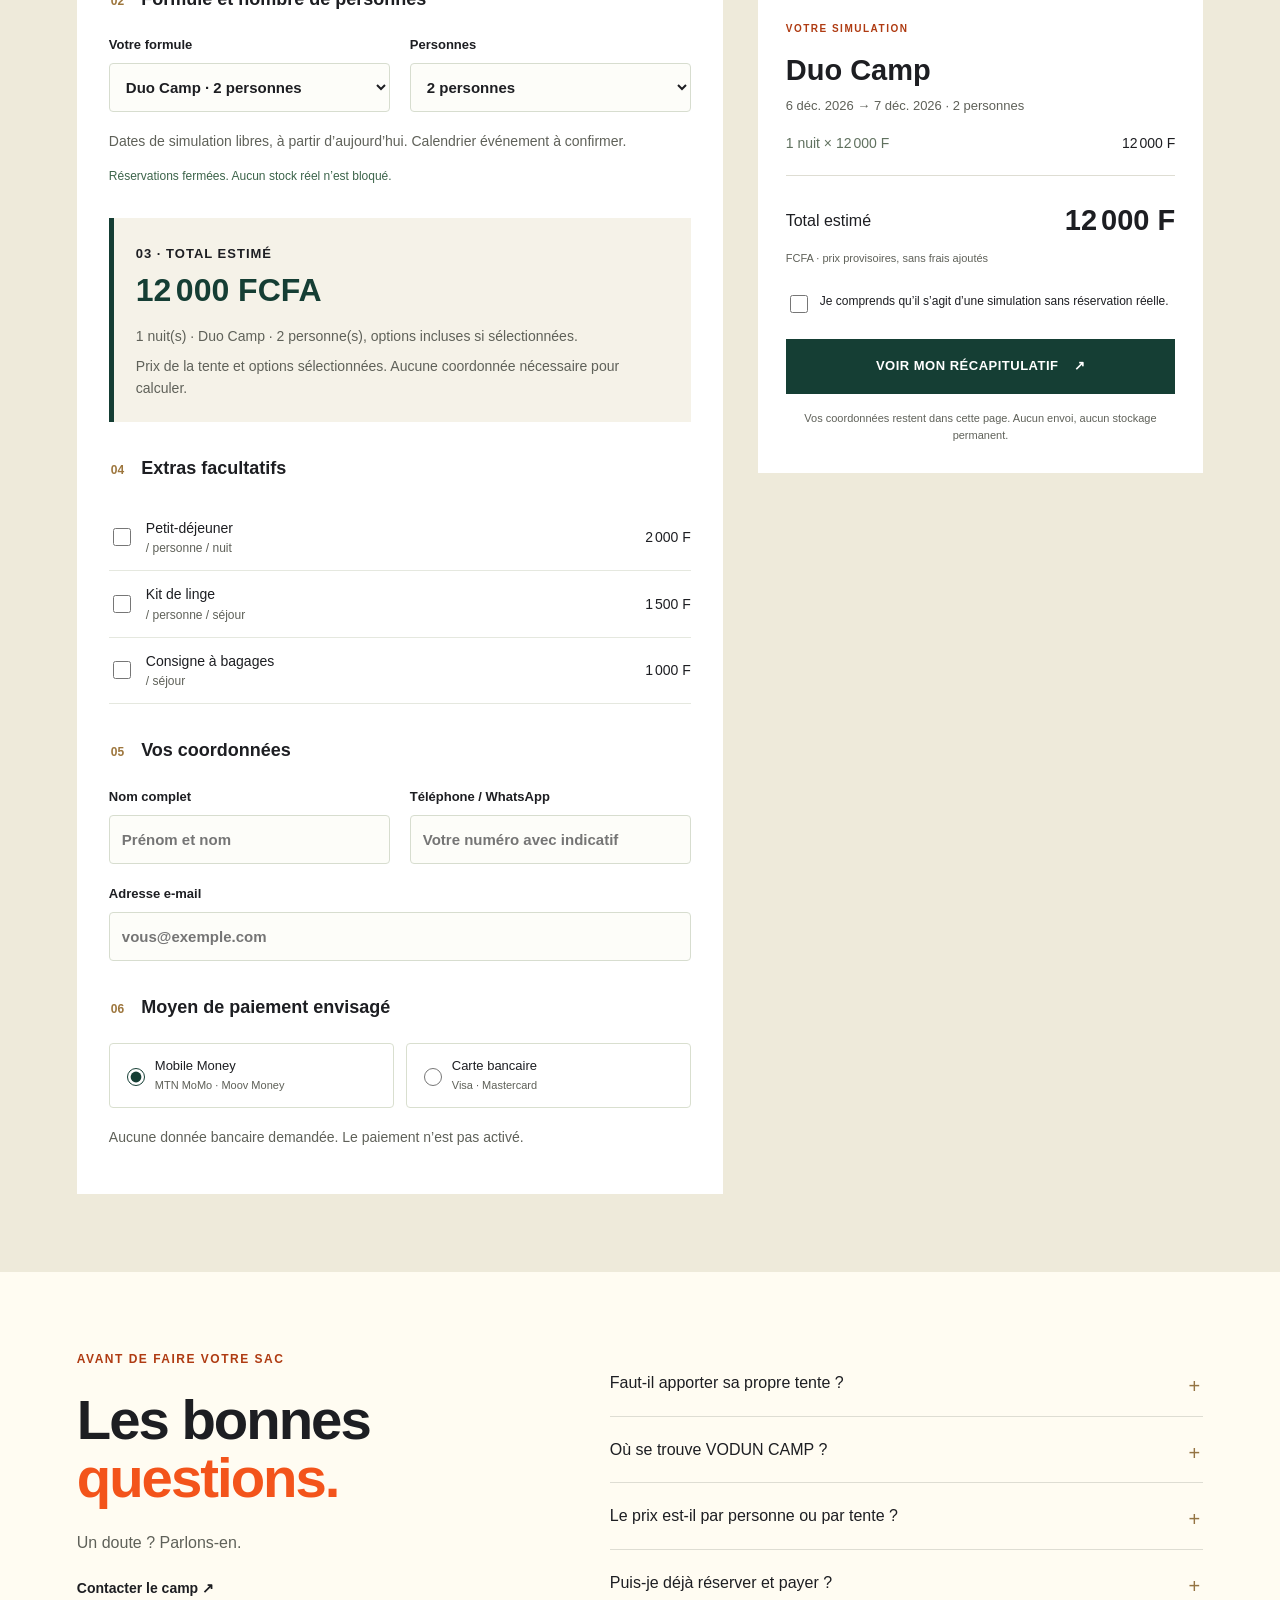
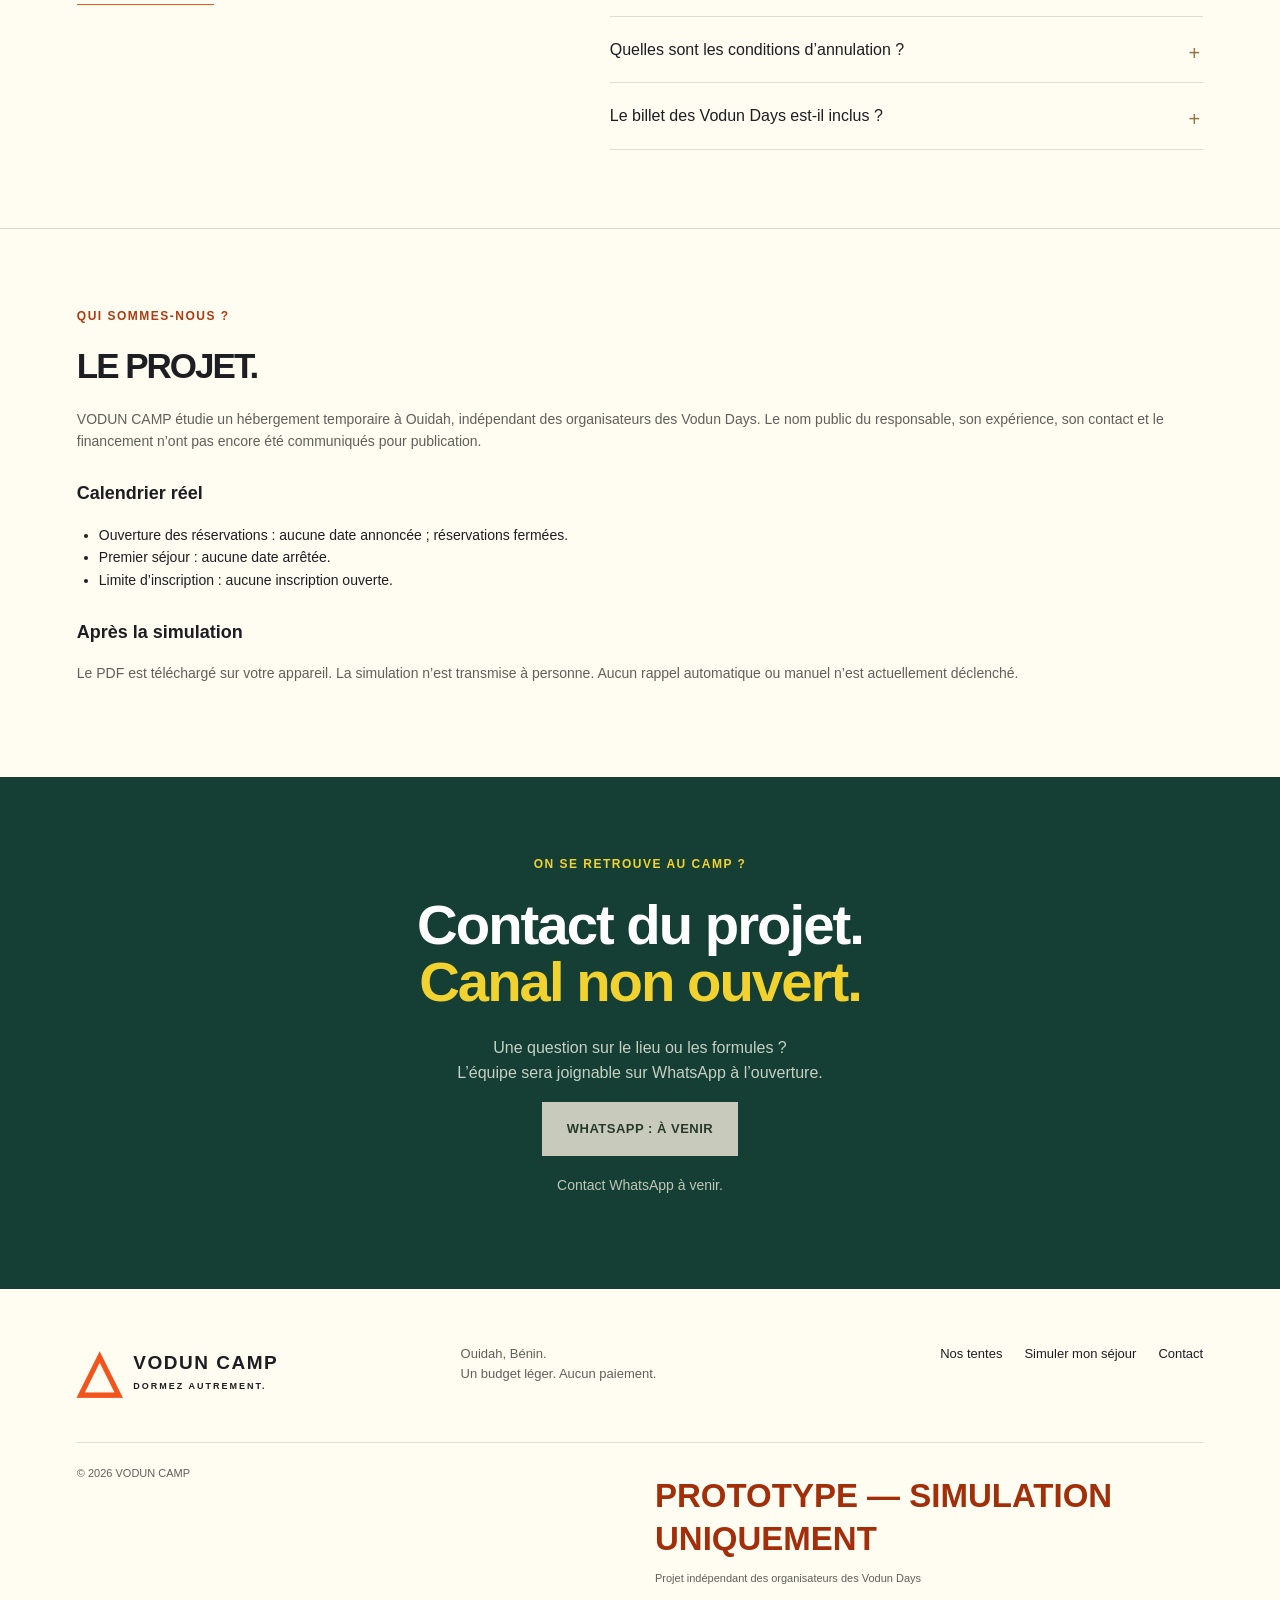
==== commit 861cbbbd: "Refondre le design festival et remplacer les matelas par des nattes" ====
--- a/index.html
+++ b/index.html
@@ -2,18 +2,18 @@
 <html lang="fr"><head><meta charset="utf-8"><meta name="viewport" content="width=device-width,initial-scale=1"><meta name="theme-color" content="#153e34"><title>VODUN CAMP — Vivez les Vodun Days autrement</title><meta name="description" content="Votre parenthèse sous les palmiers à Ouidah. Découvrez les tentes VODUN CAMP et simulez votre séjour pendant les Vodun Days."><link rel="icon" href="data:image/svg+xml,%3Csvg xmlns='http://www.w3.org/2000/svg' viewBox='0 0 64 64'%3E%3Crect width='64' height='64' rx='14' fill='%23153e34'/%3E%3Cpath d='M10 49L32 13 54 49H38L32 33 26 49Z' fill='%23e2b76f'/%3E%3C/svg%3E"><link rel="stylesheet" href="styles.css"><script src="config.js" defer></script><script src="assets/vendor/jspdf.umd.min.js" defer></script><script src="app.js" defer></script></head>
 <body><a class="skip" href="#main">Aller au contenu</a>
 <div class="prototype-banner" role="note">⚠️ <strong>SIMULATION UNIQUEMENT</strong> — Cette maquette teste l’idée. Aucune tente n’est réellement bloquée, aucun paiement n’est traité.</div>
-<div class="announcement">OUIDAH, BÉNIN <span>✦</span> VOTRE CAMP DE BASE POUR LES VODUN DAYS</div>
+<div class="announcement">OUIDAH, BÉNIN <span>✦</span> CULTURE · RENCONTRES · CAMPING</div>
 <header><a class="brand" href="#" aria-label="Vodun Camp, accueil"><span class="brand-mark">△</span><span>VODUN CAMP<small>DORMEZ AUTREMENT.</small></span></a><button class="menu-toggle" aria-label="Ouvrir le menu" aria-expanded="false" aria-controls="navigation">☰</button><nav id="navigation"><a href="#infos-pratiques">Infos pratiques</a><a href="#tentes">Nos tentes</a><a href="#galerie">Le lieu</a><a href="#faq">FAQ</a><a class="button small" href="#reservation">Simuler mon séjour <span>↗</span></a></nav></header>
-<main id="main"><section class="hero"><img class="hero-image" src="assets/terrain.jpeg" alt="Photo réelle du terrain avant aménagement : palmier, végétation et murs" fetchpriority="high"><div class="hero-shade"></div><div class="hero-content"><div class="eyebrow light">PROJET D’HÉBERGEMENT · RÉSERVATIONS FERMÉES</div><h1>Camping à Ouidah.<br><strong>Estimez votre budget.</strong></h1><p>Comparez trois formules à partir de 7 500 FCFA par tente et par nuit. Calculez votre séjour sans engagement.</p><a class="button gold" href="#reservation">Simuler mon séjour <span>↗</span></a><a class="hero-link" href="#concept">Découvrir l’expérience ↓</a></div><div class="hero-bottom"><span>📍 &nbsp; Ouidah, Bénin</span><span>Réservations fermées · calendrier non annoncé</span><span class="visual-note">Photo réelle · terrain avant aménagement</span></div><div class="price-stamp"><small>VOTRE NUIT DÈS</small><strong data-price="solo">7 500</strong><span>FCFA / tente</span><small>TARIF PROVISOIRE</small></div></section>
+<main id="main"><section class="hero"><img class="hero-image" src="assets/camping-v2.png" alt="Conception de VODUN CAMP avec tentes et espace détente couvert aménagé" fetchpriority="high"><div class="hero-shade"></div><div class="hero-content"><div class="eyebrow light">OUIDAH, BÉNIN · L’ESPRIT CAMPING</div><h1>VIVEZ LES<br>VODUN DAYS<br><strong>AUTREMENT.</strong></h1><p>Une tente, une natte, et toute l’énergie des Vodun Days. Votre point de départ pour vivre Ouidah, dès 7 500 FCFA par nuit.</p><a class="button gold" href="#reservation">Simuler mon séjour <span>↗</span></a><a class="hero-link" href="#concept">Découvrir l’expérience ↓</a></div><div class="hero-bottom"><span>📍 &nbsp; Ouidah, Bénin</span><span>Réservations fermées · calendrier non annoncé</span><span class="visual-note">Conception du camping · image retouchée</span></div><div class="price-stamp"><small>VOTRE NUIT DÈS</small><strong data-price="solo">7 500</strong><span>FCFA / tente</span><small>TARIF PROVISOIRE</small></div></section>
 <div class="promise-strip"><span>01 &nbsp; Un budget léger</span><span>02 &nbsp; Équipements envisagés</span><span>03 &nbsp; Aucun paiement</span></div>
-<section class="section concept" id="concept"><div><div class="eyebrow">BIENVENUE CHEZ VOUS, À OUIDAH</div><h2>Un projet de camping.<br><strong>Des tarifs à tester.</strong></h2></div><div><p class="lead">Pas de chambre d’hôtel ? Pas envie d’y consacrer tout votre budget ? Il y a une autre façon de vivre les Vodun Days.</p><p>VODUN CAMP imagine un hébergement simple, convivial et accessible. Une tente déjà installée, un coin pour se retrouver et le plaisir de prolonger les rencontres après le festival.</p><a class="text-link" href="#tentes">Trouvez votre formule ↗</a></div></section>
-<section class="section tents-section" id="tentes"><div class="section-heading"><div><div class="eyebrow">À CHACUN SON CAMP</div><h2>Comparez les formules<br><strong>et leur équipement.</strong></h2></div><p>En solo ou à deux, gardez l’essentiel.<br>Tarifs indicatifs par tente et par nuit.</p></div><div class="tent-grid" id="tent-cards"></div><p class="fineprint">Offres, équipements et tarifs provisoires. Les réservations sont fermées. Aucun stock réel n’est disponible à la réservation.</p></section>
-<section class="services section" id="services"><div><div class="eyebrow light">L’ESSENTIEL, TOUT SIMPLEMENT</div><h2>Services envisagés.<br><strong>Non garantis à ce stade.</strong></h2><p>Les services envisagés pour votre séjour.<br>Le détail sera confirmé avant l’ouverture.</p></div><div class="service-grid"><article><span aria-hidden="true">👋</span><h3>Accueil & assistance</h3><p>Un point de repère dès votre arrivée.</p></article><article><span aria-hidden="true">🚿</span><h3>Douches & sanitaires</h3><p>Des espaces partagés prévus sur place.</p></article><article><span aria-hidden="true">🔌</span><h3>Recharge téléphone</h3><p>De quoi rester connecté à vos proches.</p></article><article><span aria-hidden="true">🤝</span><h3>Espace convivial</h3><p>Se poser, échanger, repartir explorer.</p></article></div></section>
-<section class="section" id="galerie"><div class="section-heading"><div><div class="eyebrow">UN PETIT APERÇU, UNE GRANDE ENVIE</div><h2>Le terrain réel<br><strong>et la conception.</strong></h2></div><p>La photographie montre l’état du terrain.<br>Les conceptions ne prouvent pas un aménagement réalisé.</p></div><div class="gallery"><button class="gallery-main" data-image="assets/terrain.jpeg" data-caption="Photo réelle fournie — terrain avant aménagement"><img loading="lazy" src="assets/terrain.jpeg" alt="Photo réelle du palmier, des murs et du terrain avant aménagement"><span>Le terrain aujourd’hui <b>↗</b><small>Photo réelle fournie · date de prise de vue non vérifiée</small></span></button><button data-image="assets/camping.png" data-caption="Conception — simulation, non réalisée"><img loading="lazy" src="assets/camping.png" alt="Conception du camping, non réalisée"><span>Conception du camping <b>↗</b><small>Simulation · ce n’est pas une photo du camp réalisé</small></span></button><button data-image="assets/terrain-aerien.png" data-caption="Vue aérienne de référence — authenticité photographique non vérifiée"><img loading="lazy" src="assets/terrain-aerien.png" alt="Vue aérienne de référence, authenticité non vérifiée"><span>Vue de référence <b>↗</b><small>Authenticité photographique non vérifiée</small></span></button></div></section>
-<section class="event section" id="vodun-days"><div class="event-symbol" aria-hidden="true">✳</div><div><div class="eyebrow">OUIDAH · BÉNIN</div><h2>Bien plus qu’un festival.<br><strong>Une rencontre.</strong></h2><p>Vivez les Vodun Days à Ouidah et prenez le temps de découvrir la culture, les rencontres et l’atmosphère de la ville. VODUN CAMP est un projet d’hébergement indépendant.</p><p class="fineprint">Dates de l’édition, adresse exacte du camping et accès à confirmer.</p><a href="https://vodundays.bj/" target="_blank" rel="noopener" class="text-link">Consulter le programme officiel ↗</a></div></section>
+<section class="section concept" id="concept"><div><div class="eyebrow">BIENVENUE CHEZ VOUS, À OUIDAH</div><h2>LE FESTIVAL À FOND.<br><strong>LE BUDGET LÉGER.</strong></h2></div><div><p class="lead">Pas de chambre d’hôtel ? Pas envie d’y consacrer tout votre budget ? Il y a une autre façon de vivre les Vodun Days.</p><p>VODUN CAMP imagine un hébergement simple, convivial et accessible. Une tente déjà installée, un coin pour se retrouver et le plaisir de prolonger les rencontres après le festival.</p><a class="text-link" href="#tentes">Trouvez votre formule ↗</a></div></section>
+<section class="section tents-section" id="tentes"><div class="section-heading"><div><div class="eyebrow">À CHACUN SON CAMP</div><h2>CHOISISSEZ<br><strong>VOTRE CAMP.</strong></h2></div><p>En solo ou à deux, gardez l’essentiel.<br>Tarifs indicatifs par tente et par nuit.</p></div><div class="tent-grid" id="tent-cards"></div><p class="fineprint">Offres, équipements et tarifs provisoires. Les réservations sont fermées. Aucun stock réel n’est disponible à la réservation.</p></section>
+<section class="services section" id="services"><div><div class="eyebrow light">L’ESSENTIEL, TOUT SIMPLEMENT</div><h2>LE CAMPING,<br><strong>ÇA SE PARTAGE.</strong></h2><p>Les services envisagés pour votre séjour.<br>Le détail sera confirmé avant l’ouverture.</p></div><div class="service-grid"><article><span aria-hidden="true">👋</span><h3>Accueil & assistance</h3><p>Un point de repère dès votre arrivée.</p></article><article><span aria-hidden="true">🚿</span><h3>Douches & sanitaires</h3><p>Des espaces partagés prévus sur place.</p></article><article><span aria-hidden="true">🔌</span><h3>Recharge téléphone</h3><p>De quoi rester connecté à vos proches.</p></article><article><span aria-hidden="true">🤝</span><h3>Espace convivial</h3><p>Se poser, échanger, repartir explorer.</p></article></div></section>
+<section class="section" id="galerie"><div class="section-heading"><div><div class="eyebrow">UN PETIT APERÇU, UNE GRANDE ENVIE</div><h2>BIENVENUE<br><strong>AU CAMP.</strong></h2></div><p>La photographie montre l’état du terrain.<br>Les conceptions ne prouvent pas un aménagement réalisé.</p></div><div class="gallery"><button class="gallery-main" data-image="assets/terrain.jpeg" data-caption="Photo réelle fournie — terrain avant aménagement"><img loading="lazy" src="assets/terrain.jpeg" alt="Photo réelle du palmier, des murs et du terrain avant aménagement"><span>Le terrain aujourd’hui <b>↗</b><small>Photo réelle fournie · date de prise de vue non vérifiée</small></span></button><button data-image="assets/camping-v2.png" data-caption="Conception — simulation, non réalisée"><img loading="lazy" src="assets/camping-v2.png" alt="Conception du camping, non réalisée"><span>Conception du camping <b>↗</b><small>Simulation · ce n’est pas une photo du camp réalisé</small></span></button><button data-image="assets/terrain-aerien.png" data-caption="Vue aérienne de référence — authenticité photographique non vérifiée"><img loading="lazy" src="assets/terrain-aerien.png" alt="Vue aérienne de référence, authenticité non vérifiée"><span>Vue de référence <b>↗</b><small>Authenticité photographique non vérifiée</small></span></button></div></section>
+<section class="event section" id="vodun-days"><div class="event-symbol" aria-hidden="true">✳</div><div><div class="eyebrow">OUIDAH · BÉNIN</div><h2>Bien plus qu’un festival.<br><strong>Une rencontre.</strong></h2><p>Vivez les Vodun Days à Ouidah et prenez le temps de découvrir la culture, les rencontres et l’atmosphère de la ville. VODUN CAMP est un projet d’hébergement indépendant.</p><p class="fineprint">Festival : du 2 au 9 janvier 2027, selon le site officiel. Dates d’accueil de VODUN CAMP et adresse exacte non annoncées.</p><a href="https://vodundays.bj/" target="_blank" rel="noopener" class="text-link">Consulter le programme officiel ↗</a></div></section>
 <section class="section practical" id="infos-pratiques"><div class="eyebrow">AVANT DE PRÉVOIR UN SÉJOUR</div><h2>Infos pratiques</h2><p>Le projet n’est pas ouvert à la réservation. Voici les éléments établis et ceux qui doivent être validés.</p><div class="practical-grid">
 <article><h3>Lieu et trajets</h3><p>Ouidah, Bénin. Adresse exacte non communiquée. Distance du festival en kilomètres et durées à pied, taxi et moto non mesurées : aucun temps de trajet garanti.</p></article>
-<article><h3>Le tarif Solo de 7 500 FCFA</h3><p>Hypothèse de la maquette : une tente individuelle installée, un matelas et l’accès aux espaces communs, par nuit. Draps et oreillers non inclus dans Solo. L’offre commerciale reste à valider.</p></article>
+<article><h3>Le tarif Solo de 7 500 FCFA</h3><p>Hypothèse de la maquette : une tente individuelle installée, un natte et l’accès aux espaces communs, par nuit. Draps et oreillers non inclus dans Solo. L’offre commerciale reste à valider.</p></article>
 <article><h3>Repas</h3><p>Aucun repas inclus dans le tarif de base. Le petit-déjeuner à 2 000 FCFA par personne et par nuit est une option simulée, pas un service confirmé. Restauration sur place et possibilité d’apporter ses repas non validées.</p></article>
 <article><h3>Électricité et Wi-Fi</h3><p>Électricité : non confirmée. Recharge téléphone : envisagée. Wi-Fi : non confirmé et non inclus dans l’offre simulée.</p></article>
 <article><h3>Sécurité et autorisations</h3><p>Des murs sont visibles sur la photo fournie. Gardiennage, éclairage opérationnel, fermeture du terrain et autorisation d’exploitation ne sont pas vérifiés. La propriété légale n’est pas documentée sur ce site.</p></article>
@@ -21,10 +21,10 @@
 <article><h3>Règlement du camp</h3><p>Règlement non adopté à ce stade. Horaires calmes, arrivée/départ, politique sur les feux et consignes de sécurité devront être publiés avant toute inscription réelle.</p></article>
 <article><h3>Comparaison de prix</h3><p>VODUN CAMP Solo : 7 500 FCFA par tente et par nuit, tarif provisoire. Hôtel : aucun tarif comparable vérifié pour les mêmes dates et prestations. Aucune économie chiffrée n’est annoncée.</p></article>
 </div></section>
-<section class="section project-facts" id="projet"><div class="eyebrow">QUI SOMMES-NOUS ?</div><h2>Un projet en préparation.</h2><p>VODUN CAMP étudie un hébergement temporaire à Ouidah, indépendant des organisateurs des Vodun Days. Le nom public du responsable, son expérience, son contact et le financement n’ont pas encore été communiqués pour publication.</p><h3>Calendrier réel</h3><ul><li>Ouverture des réservations : aucune date annoncée ; réservations fermées.</li><li>Premier séjour : aucune date arrêtée.</li><li>Limite d’inscription : aucune inscription ouverte.</li></ul><h3>Après la simulation</h3><p>Le PDF est téléchargé sur votre appareil. La simulation n’est transmise à personne. Aucun rappel automatique ou manuel n’est actuellement déclenché.</p></section><section class="section steps"><div class="eyebrow">LE DÉPART COMMENCE ICI</div><h2>Votre séjour, <strong>en trois étapes.</strong></h2><div class="steps-grid"><article><span>01</span><h3>Choisissez votre camp</h3><p>Vos dates, votre formule et les petits extras qui vous font plaisir.</p></article><article><span>02</span><h3>Vérifiez votre estimation</h3><p>Retrouvez votre budget et vos coordonnées dans un seul récapitulatif.</p></article><article><span>03</span><h3>Téléchargez votre PDF</h3><p>Conservez les dates, la formule, les options et les conditions de cette simulation.</p></article></div></section>
-<section class="booking-section section" id="reservation"><div class="section-heading"><div><div class="eyebrow">UNE PLACE SOUS LES PALMIERS</div><h2>Calculez votre séjour.<br><strong>Sans réserver.</strong></h2></div><p class="demo-badge">MODE DÉMONSTRATION<br><small>Aucun paiement ni réservation réelle.</small></p></div><div class="prototype-banner" role="note">⚠️ <strong>SIMULATION UNIQUEMENT</strong> — Cette maquette teste l’idée. Aucune tente n’est réellement bloquée, aucun paiement n’est traité.</div><form id="booking"><div class="booking-fields"><fieldset><legend><span>01</span> Dates d’arrivée et de départ</legend><div class="fields-grid"><label>Arrivée<input type="date" name="arrival" required></label><label>Départ<input type="date" name="departure" required></label></div></fieldset><fieldset><legend><span>02</span> Formule et nombre de personnes</legend><div class="fields-grid"><label>Votre formule<select name="plan"><option value="solo">Solo Camp · 1 personne</option><option value="duo" selected>Duo Camp · 2 personnes</option><option value="comfort">Comfort Camp · 2 personnes</option></select></label><label>Personnes<select name="guests"><option value="1">1 personne</option><option value="2" selected>2 personnes</option></select></label></div><p id="date-hint" class="fineprint">Dates de simulation libres, à partir d’aujourd’hui. Calendrier événement à confirmer.</p><p id="booking-error" class="error" role="alert"></p><div class="availability" id="availability"></div></fieldset><section class="early-estimate" aria-label="Total avant coordonnées"><span>03 · TOTAL ESTIMÉ</span><strong id="early-total" aria-live="polite"></strong><p id="early-detail"></p><p>Prix de la tente et options sélectionnées. Aucune coordonnée nécessaire pour calculer.</p></section><fieldset><legend><span>04</span> Extras facultatifs</legend><div id="options"></div></fieldset><fieldset><legend><span>05</span> Vos coordonnées</legend><div class="fields-grid"><label>Nom complet<input name="fullname" autocomplete="name" placeholder="Prénom et nom" required maxlength="100"></label><label>Téléphone / WhatsApp<input name="phone" type="tel" autocomplete="tel" placeholder="Votre numéro avec indicatif" pattern="[+0-9 ()-]{8,25}" required></label><label class="full">Adresse e-mail<input name="email" type="email" autocomplete="email" placeholder="vous@exemple.com" required maxlength="160"></label></div></fieldset><fieldset><legend><span>06</span> Moyen de paiement envisagé</legend><div class="payment-grid"><label><input type="radio" name="payment" value="Mobile Money" checked> <span>Mobile Money<small>MTN MoMo · Moov Money</small></span></label><label><input type="radio" name="payment" value="Carte bancaire"> <span>Carte bancaire<small>Visa · Mastercard</small></span></label></div><p class="fineprint">Aucune donnée bancaire demandée. Le paiement n’est pas activé.</p></fieldset></div><aside class="summary"><img src="assets/camping.png" alt="Le futur camp" loading="lazy"><div class="summary-content"><div class="eyebrow">VOTRE PARENTHÈSE À OUIDAH</div><h3 id="summary-plan">Duo Camp</h3><p id="summary-dates"></p><div id="summary-lines" aria-live="polite"></div><div class="total"><span>Total estimé</span><strong id="total"></strong></div><small>FCFA · prix provisoires, sans frais ajoutés</small><label class="consent"><input type="checkbox" name="consent" required><span>Je comprends qu’il s’agit d’une simulation sans réservation réelle.</span></label><button id="submit-booking" class="button" type="submit">Voir mon récapitulatif <span>↗</span></button><p class="privacy">Vos coordonnées restent dans cette page. Aucun envoi, aucun stockage permanent.</p></div></aside></form></section>
-<section class="section faq" id="faq"><div><div class="eyebrow">AVANT DE FAIRE VOTRE SAC</div><h2>Les bonnes<br><strong>questions.</strong></h2><p>Un doute ? Parlons-en.</p><a class="text-link" href="#contact">Contacter le camp ↗</a></div><div><details><summary>Faut-il apporter sa propre tente ?</summary><p>Non, les formules proposées prévoient une tente installée et un matelas. Les équipements exacts seront confirmés à l’ouverture des réservations.</p></details><details><summary>Où se trouve VODUN CAMP ?</summary><p>Le projet est situé à Ouidah, au Bénin. L’adresse précise, l’itinéraire et les distances vers les lieux du festival restent à confirmer.</p></details><details><summary>Le prix est-il par personne ou par tente ?</summary><p>Le tarif est par tente et par nuit. Solo accueille une personne ; Duo et Comfort accueillent deux personnes maximum. Les options indiquent leur propre mode de calcul.</p></details><details><summary>Puis-je déjà réserver et payer ?</summary><p>Cette maquette permet uniquement de simuler un séjour. Aucune tente n’est bloquée et aucun montant n’est prélevé. Les disponibilités sont fictives.</p></details><details><summary>Quelles sont les conditions d’annulation ?</summary><p>Les conditions d’annulation, les horaires d’arrivée et de départ ainsi que le règlement seront communiqués avant toute réservation réelle.</p></details><details><summary>Le billet des Vodun Days est-il inclus ?</summary><p>Non. La simulation porte uniquement sur l’hébergement et les options sélectionnées. Consultez les informations officielles pour l’accès à l’événement.</p></details></div></section>
-<section class="contact section" id="contact"><div class="eyebrow light">ON SE RETROUVE AU CAMP ?</div><h2>Contact du projet.<br><strong>Canal non ouvert.</strong></h2><p>Une question sur le lieu ou les formules ?<br>L’équipe sera joignable sur WhatsApp à l’ouverture.</p><button class="button gold" id="whatsapp" disabled>WhatsApp : à venir</button><p id="contact-status" role="status" class="fineprint">Contact WhatsApp à venir.</p></section></main>
+<section class="section steps"><div class="eyebrow">LE DÉPART COMMENCE ICI</div><h2>Votre séjour, <strong>en trois étapes.</strong></h2><div class="steps-grid"><article><span>01</span><h3>Choisissez votre camp</h3><p>Vos dates, votre formule et les petits extras qui vous font plaisir.</p></article><article><span>02</span><h3>Vérifiez votre estimation</h3><p>Retrouvez votre budget et vos coordonnées dans un seul récapitulatif.</p></article><article><span>03</span><h3>Téléchargez votre PDF</h3><p>Conservez les dates, la formule, les options et les conditions de cette simulation.</p></article></div></section>
+<section class="booking-section section" id="reservation"><div class="section-heading"><div><div class="eyebrow">UNE PLACE SOUS LES PALMIERS</div><h2>VOTRE SÉJOUR.<br><strong>VOTRE BUDGET.</strong></h2></div><p class="demo-badge">MODE DÉMONSTRATION<br><small>Aucun paiement ni réservation réelle.</small></p></div><div class="prototype-banner" role="note">⚠️ <strong>SIMULATION UNIQUEMENT</strong> — Cette maquette teste l’idée. Aucune tente n’est réellement bloquée, aucun paiement n’est traité.</div><form id="booking"><div class="booking-fields"><fieldset><legend><span>01</span> Dates d’arrivée et de départ</legend><div class="fields-grid"><label>Arrivée<input type="date" name="arrival" required></label><label>Départ<input type="date" name="departure" required></label></div></fieldset><fieldset><legend><span>02</span> Formule et nombre de personnes</legend><div class="fields-grid"><label>Votre formule<select name="plan"><option value="solo">Solo Camp · 1 personne</option><option value="duo" selected>Duo Camp · 2 personnes</option><option value="comfort">Comfort Camp · 2 personnes</option></select></label><label>Personnes<select name="guests"><option value="1">1 personne</option><option value="2" selected>2 personnes</option></select></label></div><p id="date-hint" class="fineprint">Dates de simulation libres, à partir d’aujourd’hui. Calendrier événement à confirmer.</p><p id="booking-error" class="error" role="alert"></p><div class="availability" id="availability"></div></fieldset><section class="early-estimate" aria-label="Total avant coordonnées"><span>03 · TOTAL ESTIMÉ</span><strong id="early-total" aria-live="polite"></strong><p id="early-detail"></p><p>Prix de la tente et options sélectionnées. Aucune coordonnée nécessaire pour calculer.</p></section><fieldset><legend><span>04</span> Extras facultatifs</legend><div id="options"></div></fieldset><fieldset><legend><span>05</span> Vos coordonnées</legend><div class="fields-grid"><label>Nom complet<input name="fullname" autocomplete="name" placeholder="Prénom et nom" required maxlength="100"></label><label>Téléphone / WhatsApp<input name="phone" type="tel" autocomplete="tel" placeholder="Votre numéro avec indicatif" pattern="[+0-9 ()-]{8,25}" required></label><label class="full">Adresse e-mail<input name="email" type="email" autocomplete="email" placeholder="vous@exemple.com" required maxlength="160"></label></div></fieldset><fieldset><legend><span>06</span> Moyen de paiement envisagé</legend><div class="payment-grid"><label><input type="radio" name="payment" value="Mobile Money" checked> <span>Mobile Money<small>MTN MoMo · Moov Money</small></span></label><label><input type="radio" name="payment" value="Carte bancaire"> <span>Carte bancaire<small>Visa · Mastercard</small></span></label></div><p class="fineprint">Aucune donnée bancaire demandée. Le paiement n’est pas activé.</p></fieldset></div><aside class="summary"><img src="assets/camping-v2.png" alt="Conception du camping — image retouchée" loading="lazy"><div class="summary-concept">Conception · image retouchée</div><div class="summary-content"><div class="eyebrow">VOTRE SIMULATION</div><h3 id="summary-plan">Duo Camp</h3><p id="summary-dates"></p><div id="summary-lines" aria-live="polite"></div><div class="total"><span>Total estimé</span><strong id="total"></strong></div><small>FCFA · prix provisoires, sans frais ajoutés</small><label class="consent"><input type="checkbox" name="consent" required><span>Je comprends qu’il s’agit d’une simulation sans réservation réelle.</span></label><button id="submit-booking" class="button" type="submit">Voir mon récapitulatif <span>↗</span></button><p class="privacy">Vos coordonnées restent dans cette page. Aucun envoi, aucun stockage permanent.</p></div></aside></form></section>
+<section class="section faq" id="faq"><div><div class="eyebrow">AVANT DE FAIRE VOTRE SAC</div><h2>Les bonnes<br><strong>questions.</strong></h2><p>Un doute ? Parlons-en.</p><a class="text-link" href="#contact">Contacter le camp ↗</a></div><div><details><summary>Faut-il apporter sa propre tente ?</summary><p>Non, les formules proposées prévoient une tente installée et un natte. Les équipements exacts seront confirmés à l’ouverture des réservations.</p></details><details><summary>Où se trouve VODUN CAMP ?</summary><p>Le projet est situé à Ouidah, au Bénin. L’adresse précise, l’itinéraire et les distances vers les lieux du festival restent à confirmer.</p></details><details><summary>Le prix est-il par personne ou par tente ?</summary><p>Le tarif est par tente et par nuit. Solo accueille une personne ; Duo et Comfort accueillent deux personnes maximum. Les options indiquent leur propre mode de calcul.</p></details><details><summary>Puis-je déjà réserver et payer ?</summary><p>Cette maquette permet uniquement de simuler un séjour. Aucune tente n’est bloquée et aucun montant n’est prélevé. Les disponibilités sont fictives.</p></details><details><summary>Quelles sont les conditions d’annulation ?</summary><p>Les conditions d’annulation, les horaires d’arrivée et de départ ainsi que le règlement seront communiqués avant toute réservation réelle.</p></details><details><summary>Le billet des Vodun Days est-il inclus ?</summary><p>Non. La simulation porte uniquement sur l’hébergement et les options sélectionnées. Consultez les informations officielles pour l’accès à l’événement.</p></details></div></section>
+<section class="section project-facts" id="projet"><div class="eyebrow">QUI SOMMES-NOUS ?</div><h2>LE PROJET.</h2><p>VODUN CAMP étudie un hébergement temporaire à Ouidah, indépendant des organisateurs des Vodun Days. Le nom public du responsable, son expérience, son contact et le financement n’ont pas encore été communiqués pour publication.</p><h3>Calendrier réel</h3><ul><li>Ouverture des réservations : aucune date annoncée ; réservations fermées.</li><li>Premier séjour : aucune date arrêtée.</li><li>Limite d’inscription : aucune inscription ouverte.</li></ul><h3>Après la simulation</h3><p>Le PDF est téléchargé sur votre appareil. La simulation n’est transmise à personne. Aucun rappel automatique ou manuel n’est actuellement déclenché.</p></section><section class="contact section" id="contact"><div class="eyebrow light">ON SE RETROUVE AU CAMP ?</div><h2>Contact du projet.<br><strong>Canal non ouvert.</strong></h2><p>Une question sur le lieu ou les formules ?<br>L’équipe sera joignable sur WhatsApp à l’ouverture.</p><button class="button gold" id="whatsapp" disabled>WhatsApp : à venir</button><p id="contact-status" role="status" class="fineprint">Contact WhatsApp à venir.</p></section></main>
 <footer><a class="brand" href="#"><span class="brand-mark">△</span><span>VODUN CAMP<small>DORMEZ AUTREMENT.</small></span></a><p>Ouidah, Bénin.<br>Un budget léger. Aucun paiement.</p><div><a href="#tentes">Nos tentes</a><a href="#reservation">Simuler mon séjour</a><a href="#contact">Contact</a></div><div class="footer-bottom"><span>© <span id="year"></span> VODUN CAMP</span><span><strong class="prototype-footer">PROTOTYPE — SIMULATION UNIQUEMENT</strong> Projet indépendant des organisateurs des Vodun Days</span></div></footer>
 <a class="mobile-reserve button" href="#reservation">Simuler mon séjour ↗</a><dialog id="lightbox"><button class="close" aria-label="Fermer l’image">×</button><img alt=""><p></p></dialog><dialog id="confirmation"><button class="close" aria-label="Fermer le récapitulatif">×</button><div class="eyebrow">VOTRE SÉJOUR PREND FORME</div><h2>À vous <strong>l’aventure.</strong></h2><p>Voici votre simulation. Elle n’a pas été envoyée et ne constitue pas une réservation.</p><div id="confirmation-body"></div><button class="button" id="download-summary">Télécharger le récapitulatif PDF</button><p id="pdf-status" role="status"></p></dialog>
 </body></html>
--- a/styles.css
+++ b/styles.css
@@ -10,3 +10,8 @@
 /* Révision UX : statut, prix avant coordonnées et lisibilité. */
 :root{--green:#153e34}.prototype-banner{background:#ad360c;color:white;padding:18px 6%;font-size:16px;line-height:1.6;border-bottom:4px solid #f7a336;text-align:center}.prototype-banner strong{font-weight:800}.booking-section>.prototype-banner{margin:0 0 25px;border-radius:4px;text-align:left}h1 strong,h2 strong{font-weight:600;font-style:normal}h1 strong{color:#e6b974}h2 strong{color:inherit}.prototype-footer{display:block!important;font-size:33px;line-height:1.3;color:#a22f0a;margin:10px 0}.early-estimate{padding:22px;border:2px solid #153e34;border-radius:5px;background:#edf3ed;margin-bottom:32px}.early-estimate>span{font-size:13px;font-weight:700;letter-spacing:1px}.early-estimate>strong{display:block;font-size:32px;color:#153e34}.early-estimate p{margin:8px 0 0;font-size:14px}.practical-grid{display:grid;grid-template-columns:repeat(2,minmax(0,1fr));gap:18px}.practical-grid article{border:1px solid var(--line);padding:24px;border-radius:5px;background:#fff}.practical h3{font-size:18px}.practical p,.project-facts p,.project-facts li{font-size:16px}.project-facts{background:#e9eedf}.project-facts ul{padding-left:22px}.project-facts h3{margin-top:30px}.tag{max-width:calc(100% - 32px)}.hero{height:auto;min-height:665px}.hero-content{padding-bottom:145px}#contact button:disabled{background:#c8cbbc;color:#263b2c}.fineprint{font-size:14px}.visual-note{background:#153e34;padding:5px 8px}.footer-bottom{gap:30px}.footer-bottom>span{flex:1}#pdf-status{font-size:14px}
 @media(max-width:720px){.prototype-banner{font-size:14px;text-align:left;padding:14px 6%}.practical-grid{grid-template-columns:1fr}.prototype-footer{font-size:33px}.hero{min-height:730px}.hero-content{padding-bottom:175px}.hero h1{font-size:2.9rem}.early-estimate{padding:18px}.hero-bottom{max-width:190px}.price-stamp{bottom:50px}.footer-bottom{display:block}}
+
+/* Direction V3 : énergie éditoriale du site officiel, identité propre VODUN CAMP. */
+:root{--sand:#fffcf2;--gold:#f2d22f;--green:#153e34;--ink:#1d1e22;--muted:#5f6159;--line:#deddd3;--orange:#f3541b}body{background:var(--sand)}h1,h2,h3,.brand{font-family:Arial,Helvetica,sans-serif}h1,h2{font-weight:900;letter-spacing:-2px}h2{font-size:clamp(2.4rem,4.4vw,4.4rem);line-height:1.02}h2 strong{color:var(--orange)}.eyebrow{color:#af3b12;font-size:12px;letter-spacing:1.5px}.eyebrow.light{color:var(--gold)}header{background:var(--sand);height:95px}.brand{font-weight:900;font-size:22px}.brand-mark{color:var(--orange)}.brand small{letter-spacing:2px}.announcement{background:var(--gold);color:var(--ink);font-weight:800}.announcement span{color:var(--orange)}.prototype-banner{padding:10px 5%;font-size:14px;border-bottom:0;background:#a83913}.button{border-radius:0;padding:18px 25px;text-transform:uppercase;font-size:13px;letter-spacing:.5px;font-weight:800}.button.gold{background:var(--gold);color:var(--ink)}.hero{background:var(--green);min-height:670px;height:670px;overflow:hidden;isolation:isolate}.hero-image{width:66%;left:34%;object-position:61% center;z-index:-3}.hero-shade{background:linear-gradient(90deg,#153e34 0%,#153e34 32%,#153e34cc 44%,#153e3420 66%,transparent 100%)}.hero-content{padding:65px 5% 100px;max-width:850px}.hero h1{font-size:clamp(3.3rem,6vw,6rem);line-height:.98;letter-spacing:-3px;color:#fffcf2;margin:0 0 22px;font-weight:900}.hero h1 strong{color:var(--gold);font-weight:900}.hero p{max-width:460px;font-size:16px;line-height:1.65;color:#f4f3e6}.hero .eyebrow{margin-bottom:23px}.hero-bottom{bottom:20px;font-size:11px}.hero-bottom .visual-note{font-size:11px;background:#153e34e8}.price-stamp{border-radius:0;transform:rotate(-5deg);background:var(--gold);color:var(--ink);width:150px;height:134px;border:0;box-shadow:6px 6px 0 #153e34;bottom:94px;right:4%}.price-stamp strong{font-family:Arial,sans-serif;font-weight:900;font-size:34px}.promise-strip{background:var(--orange);color:white;border:0;font-weight:800;text-transform:uppercase;letter-spacing:.6px}.section{padding-top:78px;padding-bottom:78px}.tents-section{padding-top:15px}.tent-card{border:0;border-radius:0;box-shadow:0 4px 0 #153e34;background:#fff}.tent-card.featured{box-shadow:0 4px 0 var(--orange)}.tent-image{height:245px}.tag{border-radius:0;background:var(--gold);font-size:11px;font-weight:800}.tent-content h3{font-family:Arial,sans-serif;font-size:28px;font-weight:900}.tent-content{padding:26px}.tent-price strong{font-weight:900;font-size:32px}.tent-content .button{background:var(--green)}.tent-card.featured .button{background:#b73b12}.services{background:var(--green)}.services h2 strong{color:var(--gold)}.service-grid h3{font-weight:800}.gallery button{border-radius:0}.gallery button>span{font-family:Arial,sans-serif;font-size:25px;font-weight:800}.gallery small{font-weight:400}.event{background:var(--gold);border-radius:0}.event-symbol{color:var(--orange)}.event h2{font-size:clamp(2rem,3.8vw,3.5rem)}.event h2 strong{color:var(--green)}.practical-grid article{border-radius:0;border-top:4px solid var(--green)}.practical-grid h3{font-weight:800}.steps-grid article>span{font-family:Arial,sans-serif;font-weight:900;color:var(--orange);font-size:45px}.booking-section{background:#eeeada}.booking-fields,.summary{border-radius:0}.early-estimate{border-radius:0;border:0;border-left:5px solid var(--green);background:#f5f2e8}.summary-concept{font-size:11px;color:#fff;background:var(--green);padding:6px 15px}.summary h3{font-family:Arial,sans-serif;font-weight:900}.project-facts{background:var(--sand);border-top:1px solid var(--line)}.project-facts h2{font-size:35px}.project-facts p,.project-facts li{font-size:14px}.project-facts h3{font-size:18px}.contact{background:var(--green)}.contact h2 strong{color:var(--gold)}.prototype-footer{font-size:33px}.total strong{font-weight:800}.text-link{border-color:var(--orange)}
+@media(max-width:1000px){.hero h1{font-size:4.5rem}.hero-content{max-width:700px}.hero p{max-width:360px}.price-stamp{right:4%;bottom:115px}.section{padding-top:60px;padding-bottom:60px}.tents-section{padding-top:15px}}
+@media(max-width:720px){header{height:78px}.hero{height:auto;min-height:865px}.hero-image{width:100%;left:0;top:340px;height:525px;object-position:65% center}.hero-shade{background:linear-gradient(180deg,#153e34 0%,#153e34 33%,#153e34b0 46%,transparent 62%,#153e3470 90%,#153e34 100%)}.hero-content{padding:42px 6% 330px;max-width:100%}.hero h1{font-size:clamp(2.9rem,11.8vw,4.8rem);letter-spacing:-1.7px;line-height:1}.hero .eyebrow{font-size:10px;max-width:none}.hero p{max-width:95%;font-size:15px}.hero-link{display:none}.hero-bottom{max-width:190px;font-size:10px;bottom:15px;left:6%}.hero-bottom .visual-note{font-size:10px}.price-stamp{width:113px;height:107px;right:7%;bottom:53px}.price-stamp strong{font-size:27px}.promise-strip{font-size:10px;letter-spacing:0;gap:12px}.section{padding:52px 6%}h2{font-size:2.5rem;letter-spacing:-1.4px}.tent-image{height:240px}.tents-section{padding-top:10px}.gallery button>span{font-size:17px}.gallery small{font-size:10px;line-height:1.4}.prototype-banner{font-size:12px;padding:10px 6%}.booking-section>.prototype-banner{font-size:14px;padding:14px}.project-facts h2{font-size:30px}.brand{font-size:18px}.contact h2{font-size:2.25rem}.announcement{font-size:9px}.prototype-footer{font-size:28px}}
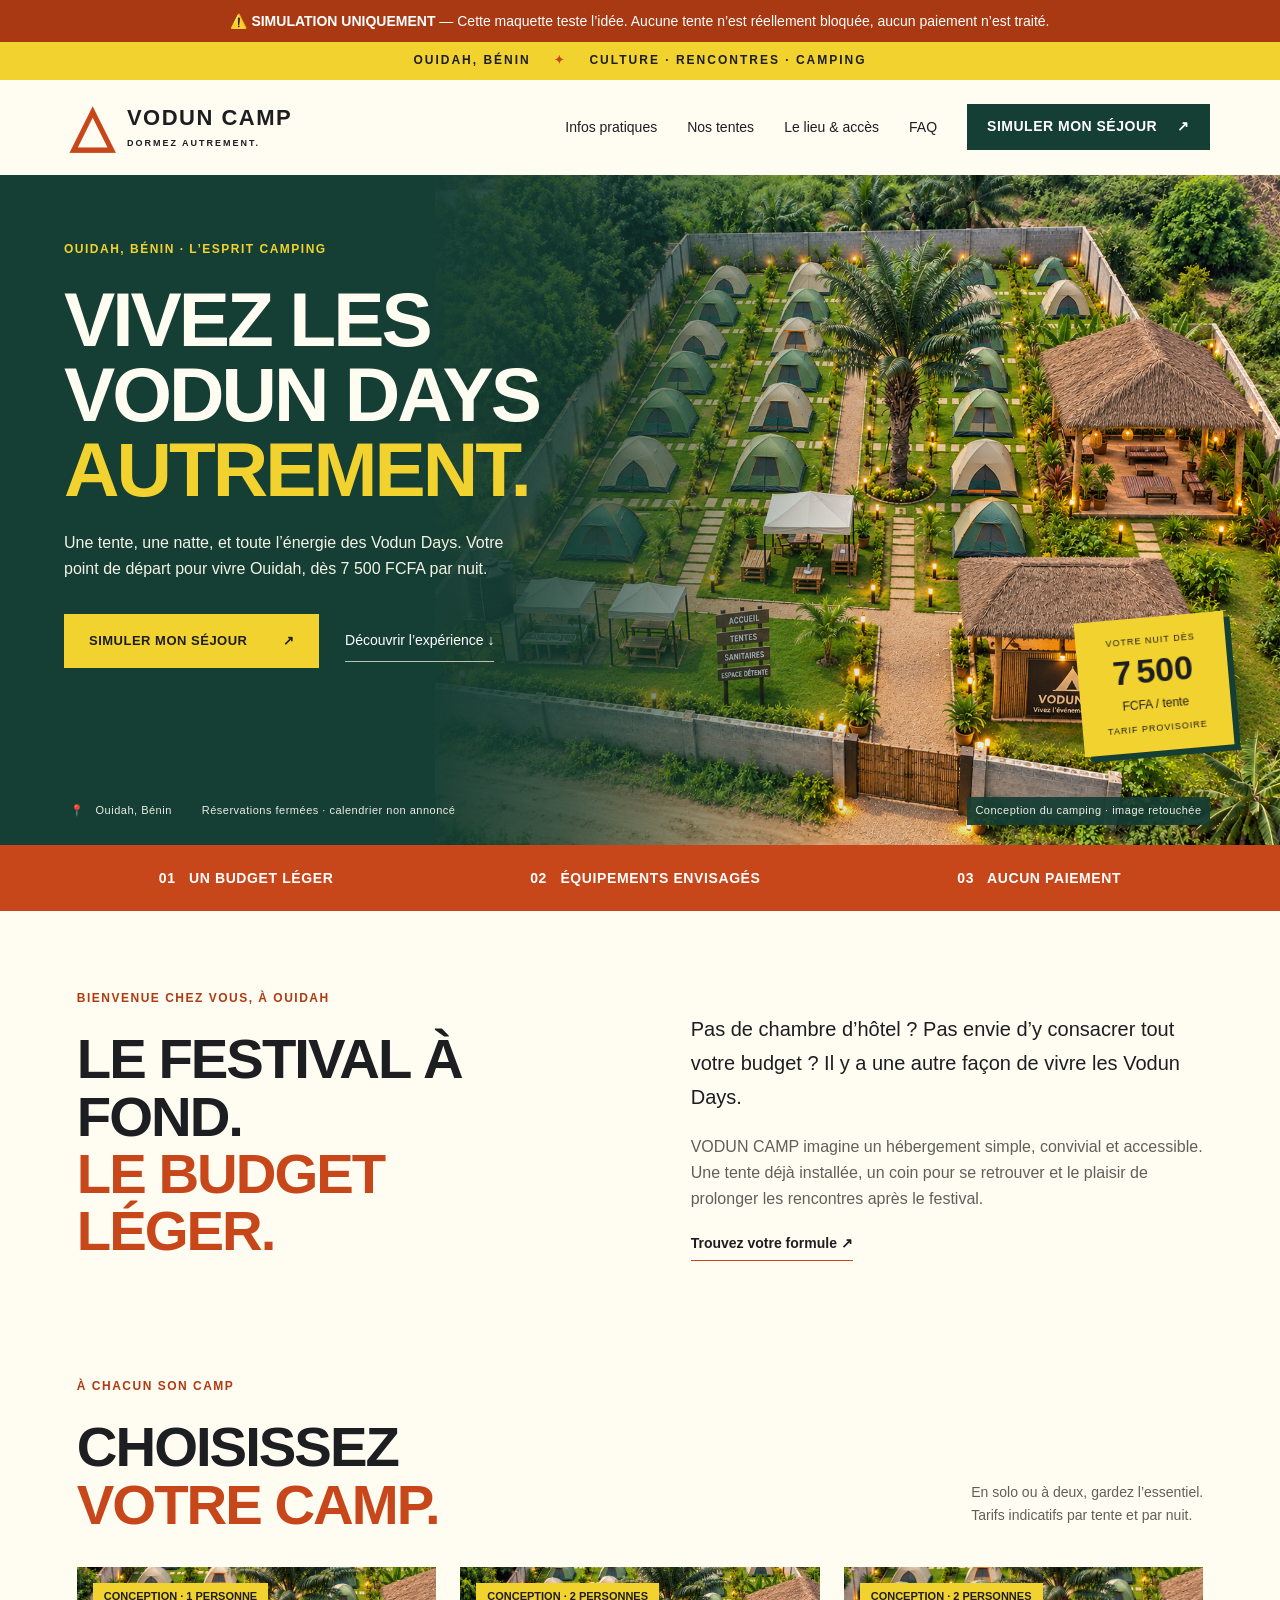
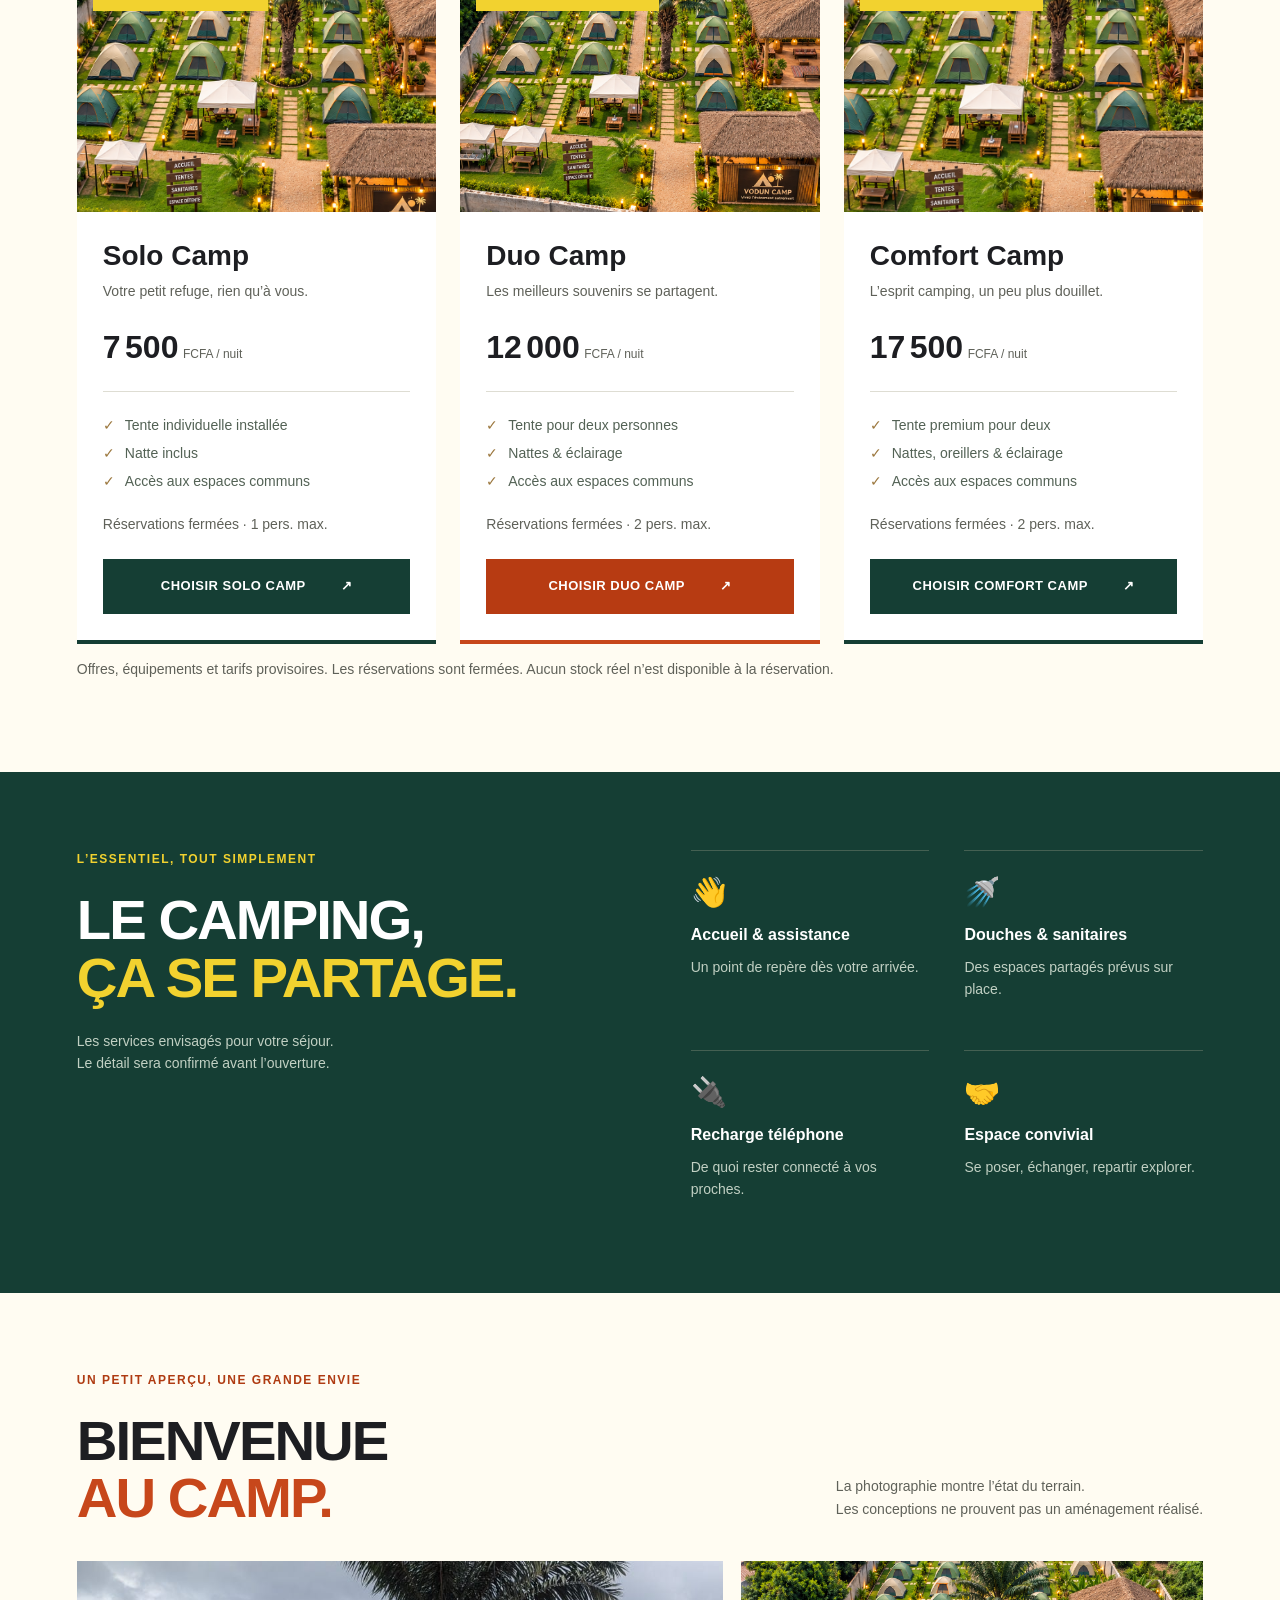
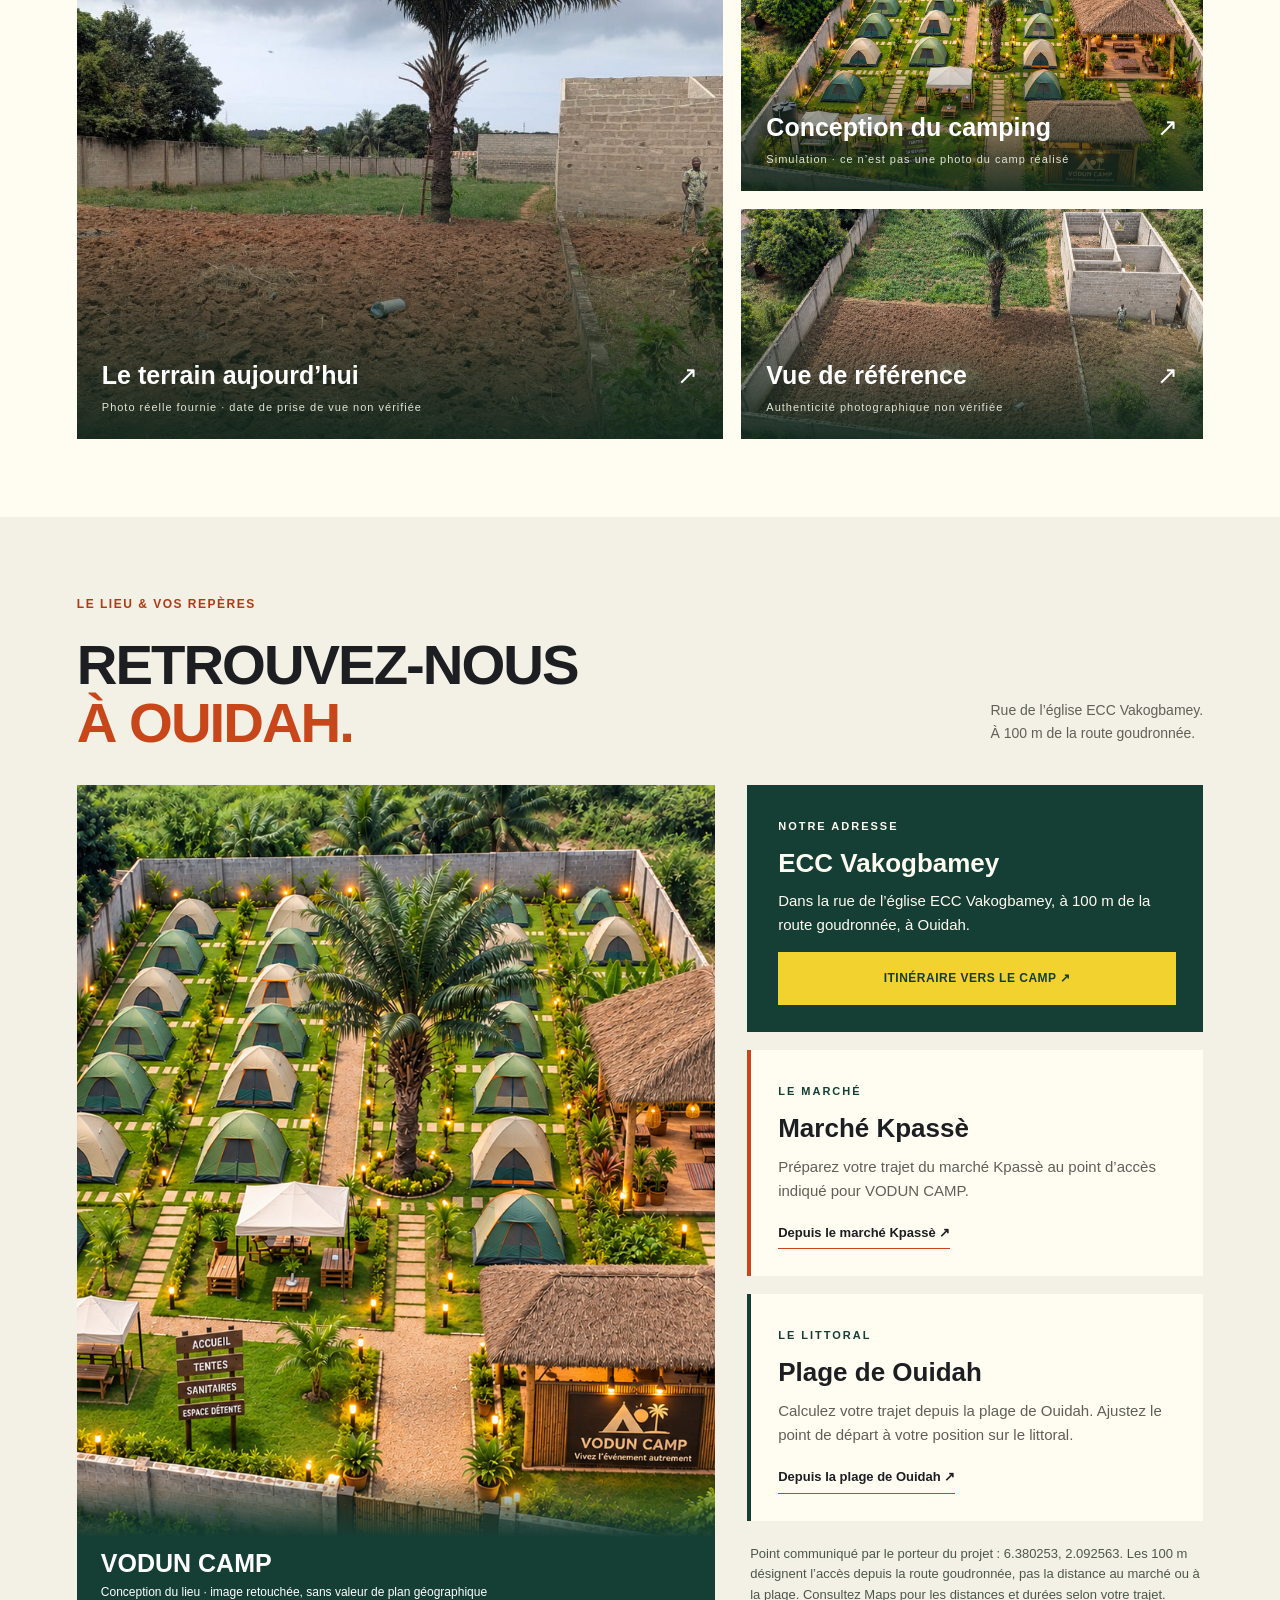
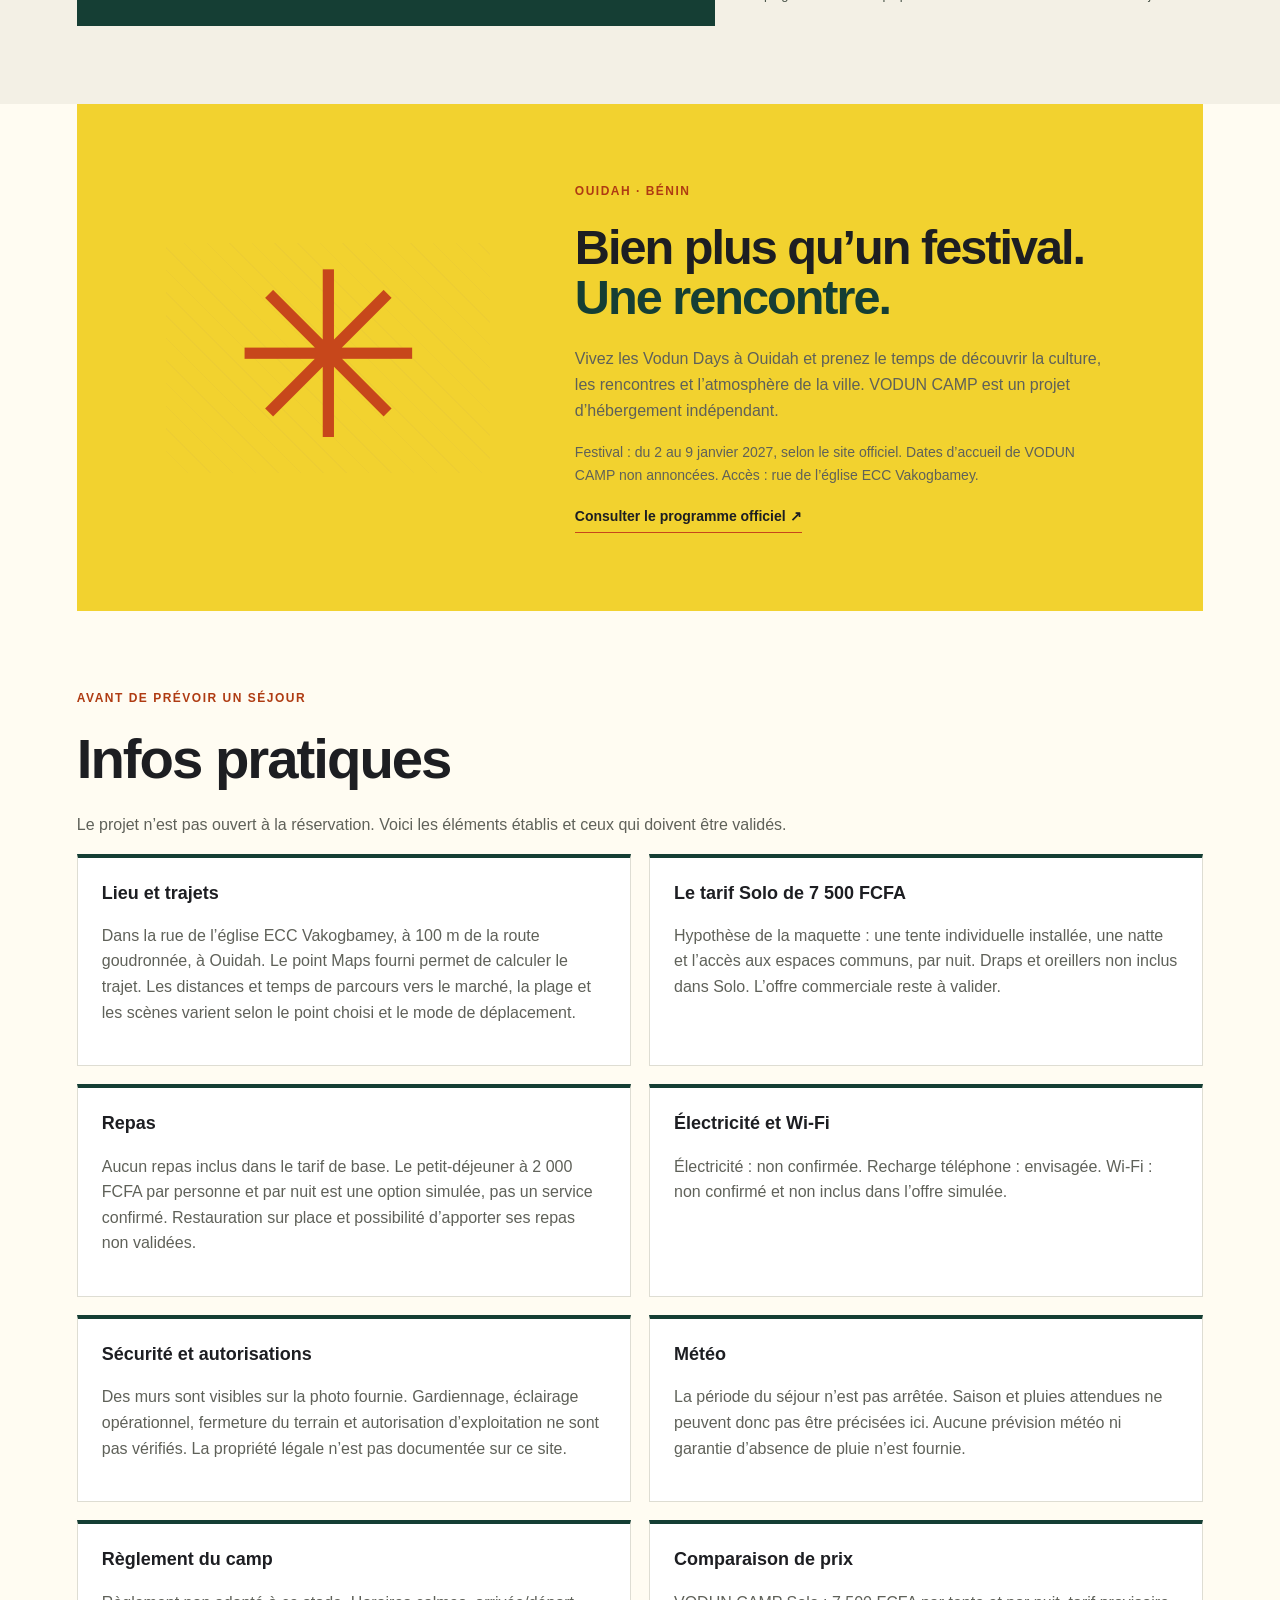
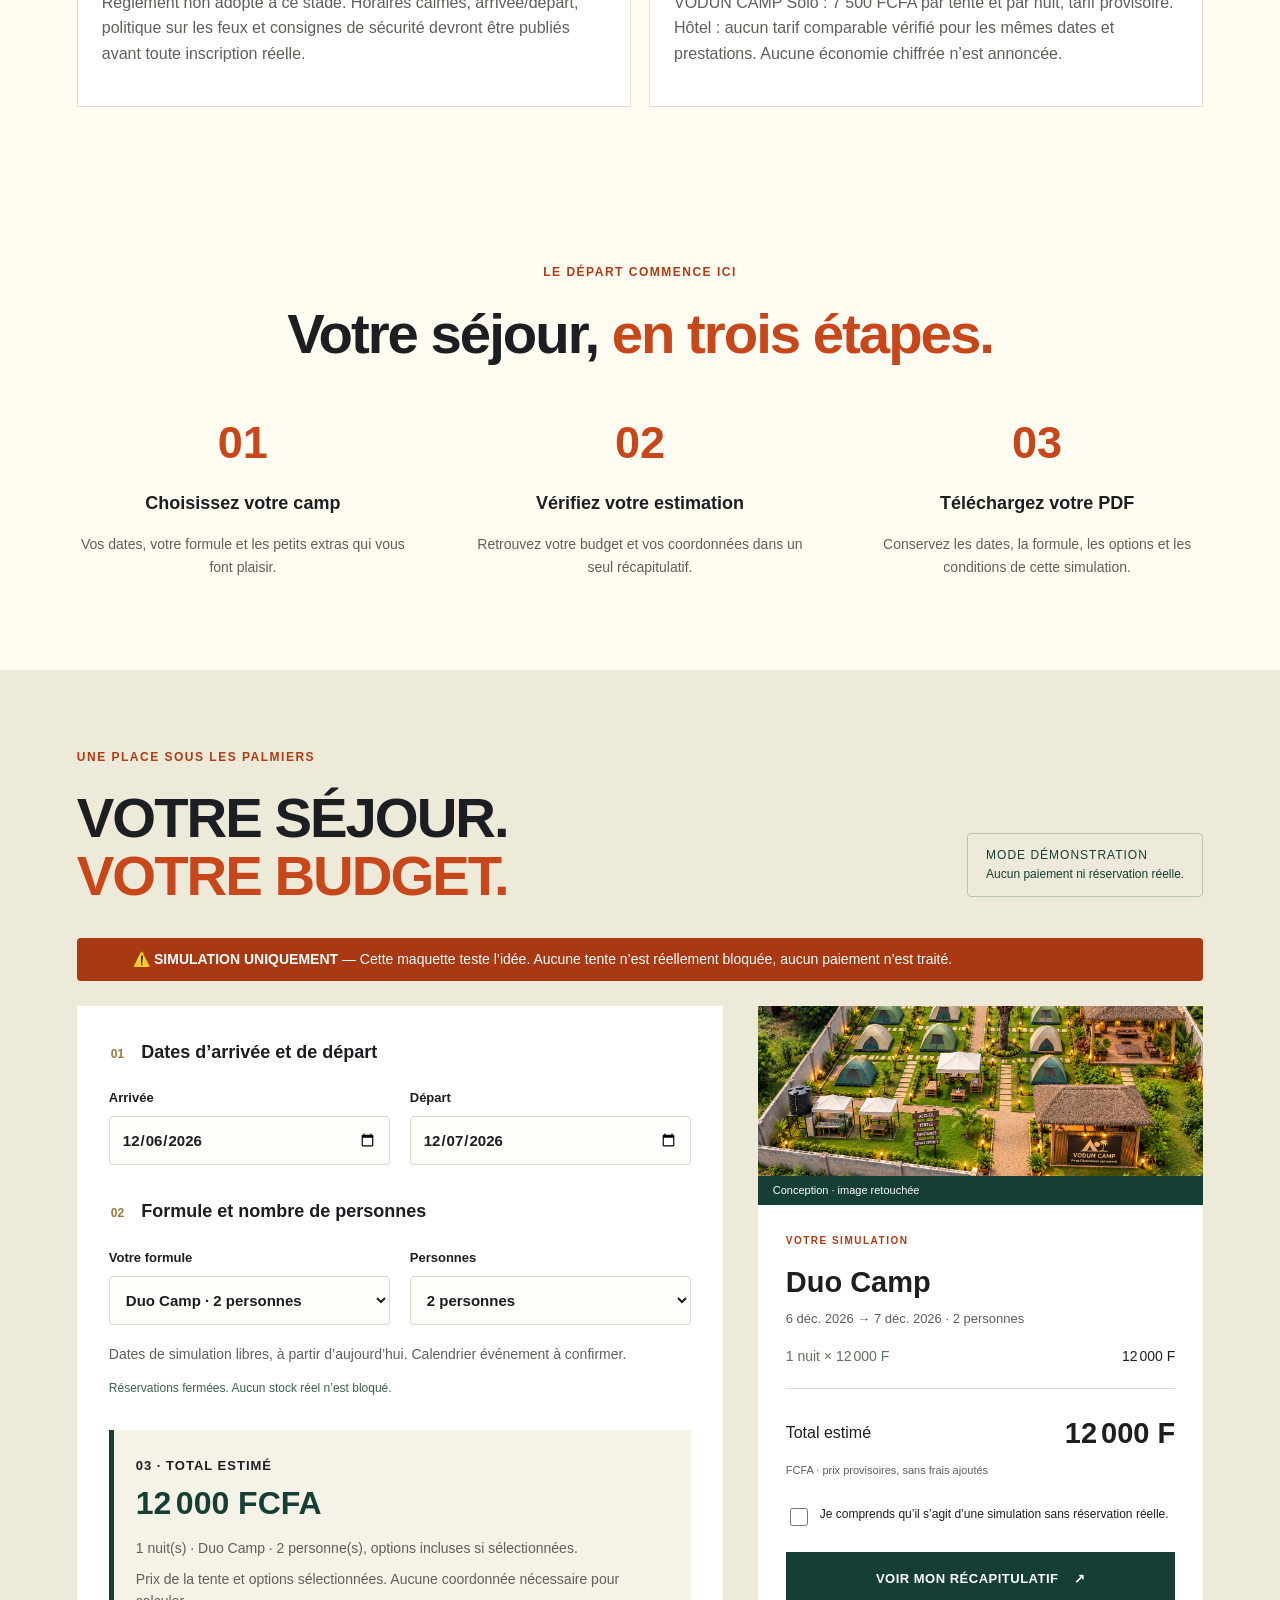
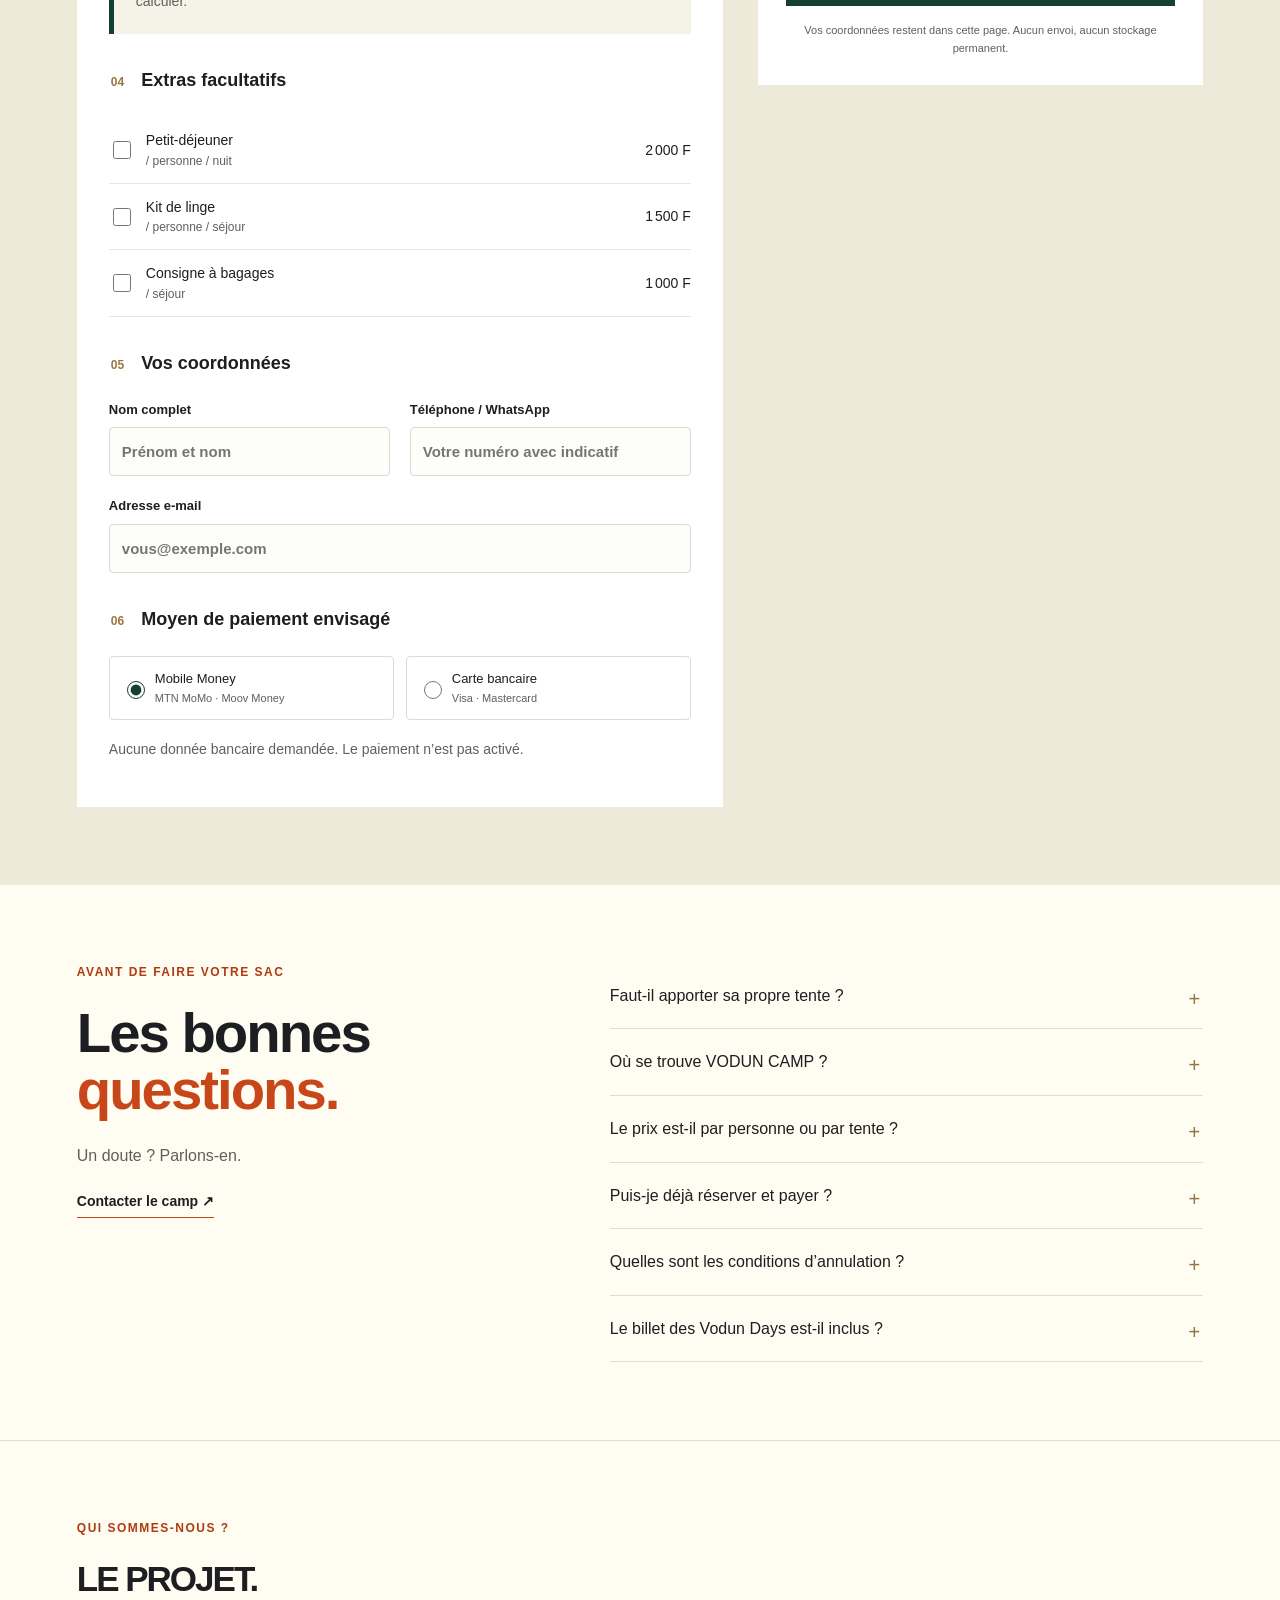
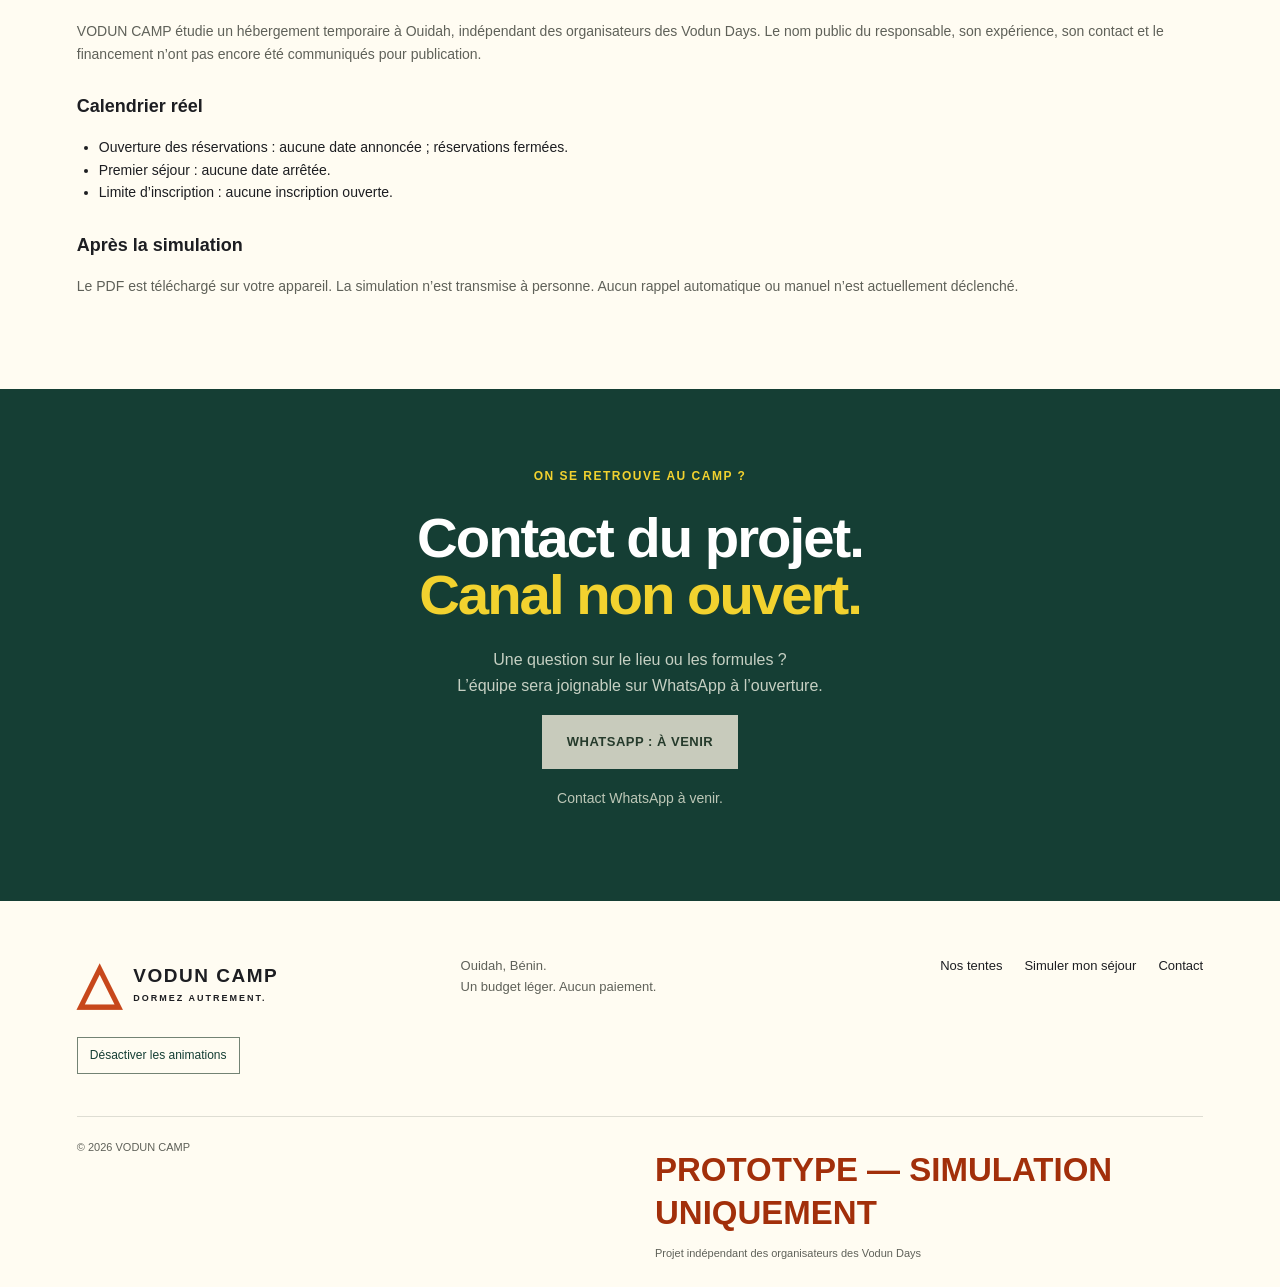
==== commit 199e50a4: "Ajouter acces ECC Vakogbamey et itineraires avec animations" ====
--- a/index.html
+++ b/index.html
@@ -1,19 +1,19 @@
 <!doctype html>
-<html lang="fr"><head><meta charset="utf-8"><meta name="viewport" content="width=device-width,initial-scale=1"><meta name="theme-color" content="#153e34"><title>VODUN CAMP — Vivez les Vodun Days autrement</title><meta name="description" content="Votre parenthèse sous les palmiers à Ouidah. Découvrez les tentes VODUN CAMP et simulez votre séjour pendant les Vodun Days."><link rel="icon" href="data:image/svg+xml,%3Csvg xmlns='http://www.w3.org/2000/svg' viewBox='0 0 64 64'%3E%3Crect width='64' height='64' rx='14' fill='%23153e34'/%3E%3Cpath d='M10 49L32 13 54 49H38L32 33 26 49Z' fill='%23e2b76f'/%3E%3C/svg%3E"><link rel="stylesheet" href="styles.css"><script src="config.js" defer></script><script src="assets/vendor/jspdf.umd.min.js" defer></script><script src="app.js" defer></script></head>
+<html lang="fr"><head><meta charset="utf-8"><meta name="viewport" content="width=device-width,initial-scale=1"><meta name="theme-color" content="#153e34"><title>VODUN CAMP — Vivez les Vodun Days autrement</title><meta name="description" content="Votre parenthèse sous les palmiers à Ouidah. Découvrez les tentes VODUN CAMP et simulez votre séjour pendant les Vodun Days."><link rel="icon" href="data:image/svg+xml,%3Csvg xmlns='http://www.w3.org/2000/svg' viewBox='0 0 64 64'%3E%3Crect width='64' height='64' rx='14' fill='%23153e34'/%3E%3Cpath d='M10 49L32 13 54 49H38L32 33 26 49Z' fill='%23e2b76f'/%3E%3C/svg%3E"><link rel="stylesheet" href="styles.css"><script src="config.js" defer></script><script src="assets/vendor/jspdf.umd.min.js" defer></script><script src="app.js" defer></script><script src="motion.js" defer></script></head>
 <body><a class="skip" href="#main">Aller au contenu</a>
 <div class="prototype-banner" role="note">⚠️ <strong>SIMULATION UNIQUEMENT</strong> — Cette maquette teste l’idée. Aucune tente n’est réellement bloquée, aucun paiement n’est traité.</div>
 <div class="announcement">OUIDAH, BÉNIN <span>✦</span> CULTURE · RENCONTRES · CAMPING</div>
-<header><a class="brand" href="#" aria-label="Vodun Camp, accueil"><span class="brand-mark">△</span><span>VODUN CAMP<small>DORMEZ AUTREMENT.</small></span></a><button class="menu-toggle" aria-label="Ouvrir le menu" aria-expanded="false" aria-controls="navigation">☰</button><nav id="navigation"><a href="#infos-pratiques">Infos pratiques</a><a href="#tentes">Nos tentes</a><a href="#galerie">Le lieu</a><a href="#faq">FAQ</a><a class="button small" href="#reservation">Simuler mon séjour <span>↗</span></a></nav></header>
+<header><a class="brand" href="#" aria-label="Vodun Camp, accueil"><span class="brand-mark">△</span><span>VODUN CAMP<small>DORMEZ AUTREMENT.</small></span></a><button class="menu-toggle" aria-label="Ouvrir le menu" aria-expanded="false" aria-controls="navigation">☰</button><nav id="navigation"><a href="#infos-pratiques">Infos pratiques</a><a href="#tentes">Nos tentes</a><a href="#localisation">Le lieu & accès</a><a href="#faq">FAQ</a><a class="button small" href="#reservation">Simuler mon séjour <span>↗</span></a></nav></header>
 <main id="main"><section class="hero"><img class="hero-image" src="assets/camping-v2.png" alt="Conception de VODUN CAMP avec tentes et espace détente couvert aménagé" fetchpriority="high"><div class="hero-shade"></div><div class="hero-content"><div class="eyebrow light">OUIDAH, BÉNIN · L’ESPRIT CAMPING</div><h1>VIVEZ LES<br>VODUN DAYS<br><strong>AUTREMENT.</strong></h1><p>Une tente, une natte, et toute l’énergie des Vodun Days. Votre point de départ pour vivre Ouidah, dès 7 500 FCFA par nuit.</p><a class="button gold" href="#reservation">Simuler mon séjour <span>↗</span></a><a class="hero-link" href="#concept">Découvrir l’expérience ↓</a></div><div class="hero-bottom"><span>📍 &nbsp; Ouidah, Bénin</span><span>Réservations fermées · calendrier non annoncé</span><span class="visual-note">Conception du camping · image retouchée</span></div><div class="price-stamp"><small>VOTRE NUIT DÈS</small><strong data-price="solo">7 500</strong><span>FCFA / tente</span><small>TARIF PROVISOIRE</small></div></section>
 <div class="promise-strip"><span>01 &nbsp; Un budget léger</span><span>02 &nbsp; Équipements envisagés</span><span>03 &nbsp; Aucun paiement</span></div>
 <section class="section concept" id="concept"><div><div class="eyebrow">BIENVENUE CHEZ VOUS, À OUIDAH</div><h2>LE FESTIVAL À FOND.<br><strong>LE BUDGET LÉGER.</strong></h2></div><div><p class="lead">Pas de chambre d’hôtel ? Pas envie d’y consacrer tout votre budget ? Il y a une autre façon de vivre les Vodun Days.</p><p>VODUN CAMP imagine un hébergement simple, convivial et accessible. Une tente déjà installée, un coin pour se retrouver et le plaisir de prolonger les rencontres après le festival.</p><a class="text-link" href="#tentes">Trouvez votre formule ↗</a></div></section>
 <section class="section tents-section" id="tentes"><div class="section-heading"><div><div class="eyebrow">À CHACUN SON CAMP</div><h2>CHOISISSEZ<br><strong>VOTRE CAMP.</strong></h2></div><p>En solo ou à deux, gardez l’essentiel.<br>Tarifs indicatifs par tente et par nuit.</p></div><div class="tent-grid" id="tent-cards"></div><p class="fineprint">Offres, équipements et tarifs provisoires. Les réservations sont fermées. Aucun stock réel n’est disponible à la réservation.</p></section>
 <section class="services section" id="services"><div><div class="eyebrow light">L’ESSENTIEL, TOUT SIMPLEMENT</div><h2>LE CAMPING,<br><strong>ÇA SE PARTAGE.</strong></h2><p>Les services envisagés pour votre séjour.<br>Le détail sera confirmé avant l’ouverture.</p></div><div class="service-grid"><article><span aria-hidden="true">👋</span><h3>Accueil & assistance</h3><p>Un point de repère dès votre arrivée.</p></article><article><span aria-hidden="true">🚿</span><h3>Douches & sanitaires</h3><p>Des espaces partagés prévus sur place.</p></article><article><span aria-hidden="true">🔌</span><h3>Recharge téléphone</h3><p>De quoi rester connecté à vos proches.</p></article><article><span aria-hidden="true">🤝</span><h3>Espace convivial</h3><p>Se poser, échanger, repartir explorer.</p></article></div></section>
 <section class="section" id="galerie"><div class="section-heading"><div><div class="eyebrow">UN PETIT APERÇU, UNE GRANDE ENVIE</div><h2>BIENVENUE<br><strong>AU CAMP.</strong></h2></div><p>La photographie montre l’état du terrain.<br>Les conceptions ne prouvent pas un aménagement réalisé.</p></div><div class="gallery"><button class="gallery-main" data-image="assets/terrain.jpeg" data-caption="Photo réelle fournie — terrain avant aménagement"><img loading="lazy" src="assets/terrain.jpeg" alt="Photo réelle du palmier, des murs et du terrain avant aménagement"><span>Le terrain aujourd’hui <b>↗</b><small>Photo réelle fournie · date de prise de vue non vérifiée</small></span></button><button data-image="assets/camping-v2.png" data-caption="Conception — simulation, non réalisée"><img loading="lazy" src="assets/camping-v2.png" alt="Conception du camping, non réalisée"><span>Conception du camping <b>↗</b><small>Simulation · ce n’est pas une photo du camp réalisé</small></span></button><button data-image="assets/terrain-aerien.png" data-caption="Vue aérienne de référence — authenticité photographique non vérifiée"><img loading="lazy" src="assets/terrain-aerien.png" alt="Vue aérienne de référence, authenticité non vérifiée"><span>Vue de référence <b>↗</b><small>Authenticité photographique non vérifiée</small></span></button></div></section>
-<section class="event section" id="vodun-days"><div class="event-symbol" aria-hidden="true">✳</div><div><div class="eyebrow">OUIDAH · BÉNIN</div><h2>Bien plus qu’un festival.<br><strong>Une rencontre.</strong></h2><p>Vivez les Vodun Days à Ouidah et prenez le temps de découvrir la culture, les rencontres et l’atmosphère de la ville. VODUN CAMP est un projet d’hébergement indépendant.</p><p class="fineprint">Festival : du 2 au 9 janvier 2027, selon le site officiel. Dates d’accueil de VODUN CAMP et adresse exacte non annoncées.</p><a href="https://vodundays.bj/" target="_blank" rel="noopener" class="text-link">Consulter le programme officiel ↗</a></div></section>
+<section class="section location-section" id="localisation" aria-labelledby="location-title"><div class="section-heading"><div><div class="eyebrow">LE LIEU & VOS REPÈRES</div><h2 id="location-title">RETROUVEZ-NOUS<br><strong>À OUIDAH.</strong></h2></div><p>Rue de l’église ECC Vakogbamey.<br>À 100 m de la route goudronnée.</p></div><div class="location-layout"><figure class="location-visual"><img src="assets/camping-v2.png" loading="lazy" alt="Simulation du camping : tentes, palmier central et espace détente sous paillote"><figcaption><strong>VODUN CAMP</strong><span>Conception du lieu · image retouchée, sans valeur de plan géographique</span></figcaption></figure><div class="location-landmarks"><article class="camp-address"><span class="landmark-label">NOTRE ADRESSE</span><h3>ECC Vakogbamey</h3><p>Dans la rue de l’église ECC Vakogbamey, à 100 m de la route goudronnée, à Ouidah.</p><a class="button" href="https://www.google.com/maps/dir/?api=1&amp;destination=6.380253%2C2.092563" target="_blank" rel="noopener noreferrer">Itinéraire vers le camp ↗</a></article><article><span class="landmark-label">LE MARCHÉ</span><h3>Marché Kpassè</h3><p>Préparez votre trajet du marché Kpassè au point d’accès indiqué pour VODUN CAMP.</p><a class="text-link" href="https://www.google.com/maps/dir/?api=1&amp;destination=6.380253%2C2.092563&amp;origin=March%C3%A9+Kpass%C3%A8%2C+Ouidah%2C+B%C3%A9nin" target="_blank" rel="noopener noreferrer">Depuis le marché Kpassè ↗</a></article><article><span class="landmark-label">LE LITTORAL</span><h3>Plage de Ouidah</h3><p>Calculez votre trajet depuis la plage de Ouidah. Ajustez le point de départ à votre position sur le littoral.</p><a class="text-link" href="https://www.google.com/maps/dir/?api=1&amp;destination=6.380253%2C2.092563&amp;origin=Plage+de+Ouidah%2C+B%C3%A9nin" target="_blank" rel="noopener noreferrer">Depuis la plage de Ouidah ↗</a></article><p class="location-pending">Point communiqué par le porteur du projet : 6.380253, 2.092563. Les 100 m désignent l’accès depuis la route goudronnée, pas la distance au marché ou à la plage. Consultez Maps pour les distances et durées selon votre trajet.</p></div></div></section><section class="event section" id="vodun-days"><div class="event-symbol" aria-hidden="true">✳</div><div><div class="eyebrow">OUIDAH · BÉNIN</div><h2>Bien plus qu’un festival.<br><strong>Une rencontre.</strong></h2><p>Vivez les Vodun Days à Ouidah et prenez le temps de découvrir la culture, les rencontres et l’atmosphère de la ville. VODUN CAMP est un projet d’hébergement indépendant.</p><p class="fineprint">Festival : du 2 au 9 janvier 2027, selon le site officiel. Dates d’accueil de VODUN CAMP non annoncées. Accès : rue de l’église ECC Vakogbamey.</p><a href="https://vodundays.bj/" target="_blank" rel="noopener" class="text-link">Consulter le programme officiel ↗</a></div></section>
 <section class="section practical" id="infos-pratiques"><div class="eyebrow">AVANT DE PRÉVOIR UN SÉJOUR</div><h2>Infos pratiques</h2><p>Le projet n’est pas ouvert à la réservation. Voici les éléments établis et ceux qui doivent être validés.</p><div class="practical-grid">
-<article><h3>Lieu et trajets</h3><p>Ouidah, Bénin. Adresse exacte non communiquée. Distance du festival en kilomètres et durées à pied, taxi et moto non mesurées : aucun temps de trajet garanti.</p></article>
-<article><h3>Le tarif Solo de 7 500 FCFA</h3><p>Hypothèse de la maquette : une tente individuelle installée, un natte et l’accès aux espaces communs, par nuit. Draps et oreillers non inclus dans Solo. L’offre commerciale reste à valider.</p></article>
+<article><h3>Lieu et trajets</h3><p>Dans la rue de l’église ECC Vakogbamey, à 100 m de la route goudronnée, à Ouidah. Le point Maps fourni permet de calculer le trajet. Les distances et temps de parcours vers le marché, la plage et les scènes varient selon le point choisi et le mode de déplacement.</p></article>
+<article><h3>Le tarif Solo de 7 500 FCFA</h3><p>Hypothèse de la maquette : une tente individuelle installée, une natte et l’accès aux espaces communs, par nuit. Draps et oreillers non inclus dans Solo. L’offre commerciale reste à valider.</p></article>
 <article><h3>Repas</h3><p>Aucun repas inclus dans le tarif de base. Le petit-déjeuner à 2 000 FCFA par personne et par nuit est une option simulée, pas un service confirmé. Restauration sur place et possibilité d’apporter ses repas non validées.</p></article>
 <article><h3>Électricité et Wi-Fi</h3><p>Électricité : non confirmée. Recharge téléphone : envisagée. Wi-Fi : non confirmé et non inclus dans l’offre simulée.</p></article>
 <article><h3>Sécurité et autorisations</h3><p>Des murs sont visibles sur la photo fournie. Gardiennage, éclairage opérationnel, fermeture du terrain et autorisation d’exploitation ne sont pas vérifiés. La propriété légale n’est pas documentée sur ce site.</p></article>
@@ -23,8 +23,8 @@
 </div></section>
 <section class="section steps"><div class="eyebrow">LE DÉPART COMMENCE ICI</div><h2>Votre séjour, <strong>en trois étapes.</strong></h2><div class="steps-grid"><article><span>01</span><h3>Choisissez votre camp</h3><p>Vos dates, votre formule et les petits extras qui vous font plaisir.</p></article><article><span>02</span><h3>Vérifiez votre estimation</h3><p>Retrouvez votre budget et vos coordonnées dans un seul récapitulatif.</p></article><article><span>03</span><h3>Téléchargez votre PDF</h3><p>Conservez les dates, la formule, les options et les conditions de cette simulation.</p></article></div></section>
 <section class="booking-section section" id="reservation"><div class="section-heading"><div><div class="eyebrow">UNE PLACE SOUS LES PALMIERS</div><h2>VOTRE SÉJOUR.<br><strong>VOTRE BUDGET.</strong></h2></div><p class="demo-badge">MODE DÉMONSTRATION<br><small>Aucun paiement ni réservation réelle.</small></p></div><div class="prototype-banner" role="note">⚠️ <strong>SIMULATION UNIQUEMENT</strong> — Cette maquette teste l’idée. Aucune tente n’est réellement bloquée, aucun paiement n’est traité.</div><form id="booking"><div class="booking-fields"><fieldset><legend><span>01</span> Dates d’arrivée et de départ</legend><div class="fields-grid"><label>Arrivée<input type="date" name="arrival" required></label><label>Départ<input type="date" name="departure" required></label></div></fieldset><fieldset><legend><span>02</span> Formule et nombre de personnes</legend><div class="fields-grid"><label>Votre formule<select name="plan"><option value="solo">Solo Camp · 1 personne</option><option value="duo" selected>Duo Camp · 2 personnes</option><option value="comfort">Comfort Camp · 2 personnes</option></select></label><label>Personnes<select name="guests"><option value="1">1 personne</option><option value="2" selected>2 personnes</option></select></label></div><p id="date-hint" class="fineprint">Dates de simulation libres, à partir d’aujourd’hui. Calendrier événement à confirmer.</p><p id="booking-error" class="error" role="alert"></p><div class="availability" id="availability"></div></fieldset><section class="early-estimate" aria-label="Total avant coordonnées"><span>03 · TOTAL ESTIMÉ</span><strong id="early-total" aria-live="polite"></strong><p id="early-detail"></p><p>Prix de la tente et options sélectionnées. Aucune coordonnée nécessaire pour calculer.</p></section><fieldset><legend><span>04</span> Extras facultatifs</legend><div id="options"></div></fieldset><fieldset><legend><span>05</span> Vos coordonnées</legend><div class="fields-grid"><label>Nom complet<input name="fullname" autocomplete="name" placeholder="Prénom et nom" required maxlength="100"></label><label>Téléphone / WhatsApp<input name="phone" type="tel" autocomplete="tel" placeholder="Votre numéro avec indicatif" pattern="[+0-9 ()-]{8,25}" required></label><label class="full">Adresse e-mail<input name="email" type="email" autocomplete="email" placeholder="vous@exemple.com" required maxlength="160"></label></div></fieldset><fieldset><legend><span>06</span> Moyen de paiement envisagé</legend><div class="payment-grid"><label><input type="radio" name="payment" value="Mobile Money" checked> <span>Mobile Money<small>MTN MoMo · Moov Money</small></span></label><label><input type="radio" name="payment" value="Carte bancaire"> <span>Carte bancaire<small>Visa · Mastercard</small></span></label></div><p class="fineprint">Aucune donnée bancaire demandée. Le paiement n’est pas activé.</p></fieldset></div><aside class="summary"><img src="assets/camping-v2.png" alt="Conception du camping — image retouchée" loading="lazy"><div class="summary-concept">Conception · image retouchée</div><div class="summary-content"><div class="eyebrow">VOTRE SIMULATION</div><h3 id="summary-plan">Duo Camp</h3><p id="summary-dates"></p><div id="summary-lines" aria-live="polite"></div><div class="total"><span>Total estimé</span><strong id="total"></strong></div><small>FCFA · prix provisoires, sans frais ajoutés</small><label class="consent"><input type="checkbox" name="consent" required><span>Je comprends qu’il s’agit d’une simulation sans réservation réelle.</span></label><button id="submit-booking" class="button" type="submit">Voir mon récapitulatif <span>↗</span></button><p class="privacy">Vos coordonnées restent dans cette page. Aucun envoi, aucun stockage permanent.</p></div></aside></form></section>
-<section class="section faq" id="faq"><div><div class="eyebrow">AVANT DE FAIRE VOTRE SAC</div><h2>Les bonnes<br><strong>questions.</strong></h2><p>Un doute ? Parlons-en.</p><a class="text-link" href="#contact">Contacter le camp ↗</a></div><div><details><summary>Faut-il apporter sa propre tente ?</summary><p>Non, les formules proposées prévoient une tente installée et un natte. Les équipements exacts seront confirmés à l’ouverture des réservations.</p></details><details><summary>Où se trouve VODUN CAMP ?</summary><p>Le projet est situé à Ouidah, au Bénin. L’adresse précise, l’itinéraire et les distances vers les lieux du festival restent à confirmer.</p></details><details><summary>Le prix est-il par personne ou par tente ?</summary><p>Le tarif est par tente et par nuit. Solo accueille une personne ; Duo et Comfort accueillent deux personnes maximum. Les options indiquent leur propre mode de calcul.</p></details><details><summary>Puis-je déjà réserver et payer ?</summary><p>Cette maquette permet uniquement de simuler un séjour. Aucune tente n’est bloquée et aucun montant n’est prélevé. Les disponibilités sont fictives.</p></details><details><summary>Quelles sont les conditions d’annulation ?</summary><p>Les conditions d’annulation, les horaires d’arrivée et de départ ainsi que le règlement seront communiqués avant toute réservation réelle.</p></details><details><summary>Le billet des Vodun Days est-il inclus ?</summary><p>Non. La simulation porte uniquement sur l’hébergement et les options sélectionnées. Consultez les informations officielles pour l’accès à l’événement.</p></details></div></section>
+<section class="section faq" id="faq"><div><div class="eyebrow">AVANT DE FAIRE VOTRE SAC</div><h2>Les bonnes<br><strong>questions.</strong></h2><p>Un doute ? Parlons-en.</p><a class="text-link" href="#contact">Contacter le camp ↗</a></div><div><details><summary>Faut-il apporter sa propre tente ?</summary><p>Non, les formules proposées prévoient une tente installée et une natte. Les équipements exacts seront confirmés à l’ouverture des réservations.</p></details><details><summary>Où se trouve VODUN CAMP ?</summary><p>Dans la rue de l’église ECC Vakogbamey, à 100 m de la route goudronnée, à Ouidah. <a class="text-link" href="https://www.google.com/maps/dir/?api=1&amp;destination=6.380253%2C2.092563" target="_blank" rel="noopener noreferrer">Ouvrir l’itinéraire sur Google Maps ↗</a></p></details><details><summary>Le prix est-il par personne ou par tente ?</summary><p>Le tarif est par tente et par nuit. Solo accueille une personne ; Duo et Comfort accueillent deux personnes maximum. Les options indiquent leur propre mode de calcul.</p></details><details><summary>Puis-je déjà réserver et payer ?</summary><p>Cette maquette permet uniquement de simuler un séjour. Aucune tente n’est bloquée et aucun montant n’est prélevé. Les disponibilités sont fictives.</p></details><details><summary>Quelles sont les conditions d’annulation ?</summary><p>Les conditions d’annulation, les horaires d’arrivée et de départ ainsi que le règlement seront communiqués avant toute réservation réelle.</p></details><details><summary>Le billet des Vodun Days est-il inclus ?</summary><p>Non. La simulation porte uniquement sur l’hébergement et les options sélectionnées. Consultez les informations officielles pour l’accès à l’événement.</p></details></div></section>
 <section class="section project-facts" id="projet"><div class="eyebrow">QUI SOMMES-NOUS ?</div><h2>LE PROJET.</h2><p>VODUN CAMP étudie un hébergement temporaire à Ouidah, indépendant des organisateurs des Vodun Days. Le nom public du responsable, son expérience, son contact et le financement n’ont pas encore été communiqués pour publication.</p><h3>Calendrier réel</h3><ul><li>Ouverture des réservations : aucune date annoncée ; réservations fermées.</li><li>Premier séjour : aucune date arrêtée.</li><li>Limite d’inscription : aucune inscription ouverte.</li></ul><h3>Après la simulation</h3><p>Le PDF est téléchargé sur votre appareil. La simulation n’est transmise à personne. Aucun rappel automatique ou manuel n’est actuellement déclenché.</p></section><section class="contact section" id="contact"><div class="eyebrow light">ON SE RETROUVE AU CAMP ?</div><h2>Contact du projet.<br><strong>Canal non ouvert.</strong></h2><p>Une question sur le lieu ou les formules ?<br>L’équipe sera joignable sur WhatsApp à l’ouverture.</p><button class="button gold" id="whatsapp" disabled>WhatsApp : à venir</button><p id="contact-status" role="status" class="fineprint">Contact WhatsApp à venir.</p></section></main>
-<footer><a class="brand" href="#"><span class="brand-mark">△</span><span>VODUN CAMP<small>DORMEZ AUTREMENT.</small></span></a><p>Ouidah, Bénin.<br>Un budget léger. Aucun paiement.</p><div><a href="#tentes">Nos tentes</a><a href="#reservation">Simuler mon séjour</a><a href="#contact">Contact</a></div><div class="footer-bottom"><span>© <span id="year"></span> VODUN CAMP</span><span><strong class="prototype-footer">PROTOTYPE — SIMULATION UNIQUEMENT</strong> Projet indépendant des organisateurs des Vodun Days</span></div></footer>
+<footer><a class="brand" href="#"><span class="brand-mark">△</span><span>VODUN CAMP<small>DORMEZ AUTREMENT.</small></span></a><p>Ouidah, Bénin.<br>Un budget léger. Aucun paiement.</p><div><a href="#tentes">Nos tentes</a><a href="#reservation">Simuler mon séjour</a><a href="#contact">Contact</a></div><button type="button" class="motion-control" id="motion-control" aria-pressed="false">Désactiver les animations</button><div class="footer-bottom"><span>© <span id="year"></span> VODUN CAMP</span><span><strong class="prototype-footer">PROTOTYPE — SIMULATION UNIQUEMENT</strong> Projet indépendant des organisateurs des Vodun Days</span></div></footer>
 <a class="mobile-reserve button" href="#reservation">Simuler mon séjour ↗</a><dialog id="lightbox"><button class="close" aria-label="Fermer l’image">×</button><img alt=""><p></p></dialog><dialog id="confirmation"><button class="close" aria-label="Fermer le récapitulatif">×</button><div class="eyebrow">VOTRE SÉJOUR PREND FORME</div><h2>À vous <strong>l’aventure.</strong></h2><p>Voici votre simulation. Elle n’a pas été envoyée et ne constitue pas une réservation.</p><div id="confirmation-body"></div><button class="button" id="download-summary">Télécharger le récapitulatif PDF</button><p id="pdf-status" role="status"></p></dialog>
 </body></html>
--- a/styles.css
+++ b/styles.css
@@ -15,3 +15,10 @@
 :root{--sand:#fffcf2;--gold:#f2d22f;--green:#153e34;--ink:#1d1e22;--muted:#5f6159;--line:#deddd3;--orange:#f3541b}body{background:var(--sand)}h1,h2,h3,.brand{font-family:Arial,Helvetica,sans-serif}h1,h2{font-weight:900;letter-spacing:-2px}h2{font-size:clamp(2.4rem,4.4vw,4.4rem);line-height:1.02}h2 strong{color:var(--orange)}.eyebrow{color:#af3b12;font-size:12px;letter-spacing:1.5px}.eyebrow.light{color:var(--gold)}header{background:var(--sand);height:95px}.brand{font-weight:900;font-size:22px}.brand-mark{color:var(--orange)}.brand small{letter-spacing:2px}.announcement{background:var(--gold);color:var(--ink);font-weight:800}.announcement span{color:var(--orange)}.prototype-banner{padding:10px 5%;font-size:14px;border-bottom:0;background:#a83913}.button{border-radius:0;padding:18px 25px;text-transform:uppercase;font-size:13px;letter-spacing:.5px;font-weight:800}.button.gold{background:var(--gold);color:var(--ink)}.hero{background:var(--green);min-height:670px;height:670px;overflow:hidden;isolation:isolate}.hero-image{width:66%;left:34%;object-position:61% center;z-index:-3}.hero-shade{background:linear-gradient(90deg,#153e34 0%,#153e34 32%,#153e34cc 44%,#153e3420 66%,transparent 100%)}.hero-content{padding:65px 5% 100px;max-width:850px}.hero h1{font-size:clamp(3.3rem,6vw,6rem);line-height:.98;letter-spacing:-3px;color:#fffcf2;margin:0 0 22px;font-weight:900}.hero h1 strong{color:var(--gold);font-weight:900}.hero p{max-width:460px;font-size:16px;line-height:1.65;color:#f4f3e6}.hero .eyebrow{margin-bottom:23px}.hero-bottom{bottom:20px;font-size:11px}.hero-bottom .visual-note{font-size:11px;background:#153e34e8}.price-stamp{border-radius:0;transform:rotate(-5deg);background:var(--gold);color:var(--ink);width:150px;height:134px;border:0;box-shadow:6px 6px 0 #153e34;bottom:94px;right:4%}.price-stamp strong{font-family:Arial,sans-serif;font-weight:900;font-size:34px}.promise-strip{background:var(--orange);color:white;border:0;font-weight:800;text-transform:uppercase;letter-spacing:.6px}.section{padding-top:78px;padding-bottom:78px}.tents-section{padding-top:15px}.tent-card{border:0;border-radius:0;box-shadow:0 4px 0 #153e34;background:#fff}.tent-card.featured{box-shadow:0 4px 0 var(--orange)}.tent-image{height:245px}.tag{border-radius:0;background:var(--gold);font-size:11px;font-weight:800}.tent-content h3{font-family:Arial,sans-serif;font-size:28px;font-weight:900}.tent-content{padding:26px}.tent-price strong{font-weight:900;font-size:32px}.tent-content .button{background:var(--green)}.tent-card.featured .button{background:#b73b12}.services{background:var(--green)}.services h2 strong{color:var(--gold)}.service-grid h3{font-weight:800}.gallery button{border-radius:0}.gallery button>span{font-family:Arial,sans-serif;font-size:25px;font-weight:800}.gallery small{font-weight:400}.event{background:var(--gold);border-radius:0}.event-symbol{color:var(--orange)}.event h2{font-size:clamp(2rem,3.8vw,3.5rem)}.event h2 strong{color:var(--green)}.practical-grid article{border-radius:0;border-top:4px solid var(--green)}.practical-grid h3{font-weight:800}.steps-grid article>span{font-family:Arial,sans-serif;font-weight:900;color:var(--orange);font-size:45px}.booking-section{background:#eeeada}.booking-fields,.summary{border-radius:0}.early-estimate{border-radius:0;border:0;border-left:5px solid var(--green);background:#f5f2e8}.summary-concept{font-size:11px;color:#fff;background:var(--green);padding:6px 15px}.summary h3{font-family:Arial,sans-serif;font-weight:900}.project-facts{background:var(--sand);border-top:1px solid var(--line)}.project-facts h2{font-size:35px}.project-facts p,.project-facts li{font-size:14px}.project-facts h3{font-size:18px}.contact{background:var(--green)}.contact h2 strong{color:var(--gold)}.prototype-footer{font-size:33px}.total strong{font-weight:800}.text-link{border-color:var(--orange)}
 @media(max-width:1000px){.hero h1{font-size:4.5rem}.hero-content{max-width:700px}.hero p{max-width:360px}.price-stamp{right:4%;bottom:115px}.section{padding-top:60px;padding-bottom:60px}.tents-section{padding-top:15px}}
 @media(max-width:720px){header{height:78px}.hero{height:auto;min-height:865px}.hero-image{width:100%;left:0;top:340px;height:525px;object-position:65% center}.hero-shade{background:linear-gradient(180deg,#153e34 0%,#153e34 33%,#153e34b0 46%,transparent 62%,#153e3470 90%,#153e34 100%)}.hero-content{padding:42px 6% 330px;max-width:100%}.hero h1{font-size:clamp(2.9rem,11.8vw,4.8rem);letter-spacing:-1.7px;line-height:1}.hero .eyebrow{font-size:10px;max-width:none}.hero p{max-width:95%;font-size:15px}.hero-link{display:none}.hero-bottom{max-width:190px;font-size:10px;bottom:15px;left:6%}.hero-bottom .visual-note{font-size:10px}.price-stamp{width:113px;height:107px;right:7%;bottom:53px}.price-stamp strong{font-size:27px}.promise-strip{font-size:10px;letter-spacing:0;gap:12px}.section{padding:52px 6%}h2{font-size:2.5rem;letter-spacing:-1.4px}.tent-image{height:240px}.tents-section{padding-top:10px}.gallery button>span{font-size:17px}.gallery small{font-size:10px;line-height:1.4}.prototype-banner{font-size:12px;padding:10px 6%}.booking-section>.prototype-banner{font-size:14px;padding:14px}.project-facts h2{font-size:30px}.brand{font-size:18px}.contact h2{font-size:2.25rem}.announcement{font-size:9px}.prototype-footer{font-size:28px}}
+
+/* Localisation et palette harmonisée. */
+:root{--orange:#c7471b;--gold:#f2d22f;--green:#153e34;--sand:#fffcf2}.location-section{background:#f3f0e5}.location-layout{display:grid;grid-template-columns:1.4fr 1fr;gap:32px;align-items:stretch}.location-visual{margin:0;position:relative;min-height:530px;overflow:hidden;background:var(--green)}.location-visual img{width:100%;height:100%;position:absolute;object-fit:cover;object-position:60% center}.location-visual figcaption{position:absolute;bottom:0;left:0;right:0;padding:24px;background:linear-gradient(transparent,#153e34 40%);color:white;padding-top:65px}.location-visual strong{font-size:25px;display:block}.location-visual figcaption span{font-size:12px;display:block;max-width:410px}.location-landmarks{display:flex;flex-direction:column;gap:18px}.location-landmarks article{background:var(--sand);padding:27px;border-left:4px solid var(--green)}.location-landmarks article:nth-child(2){border-left-color:var(--orange)}.landmark-label{font-size:11px;letter-spacing:2px;font-weight:800;color:var(--green)}.location-landmarks h3{font-size:26px;margin:9px 0}.location-landmarks p{font-size:15px;margin-bottom:15px}.location-pending{font-size:13px!important;line-height:1.6;padding:5px 3px;margin:0;color:#4c574c}.location-landmarks .text-link{font-size:13px}.button,.tent-card,.location-landmarks article{transition:transform .22s ease,box-shadow .22s ease,background-color .22s ease}.button:hover{transform:translateY(-3px);box-shadow:0 6px 0 #153e3420}.tent-card:hover{transform:translateY(-5px)}.location-landmarks article:hover{transform:translateY(-3px);box-shadow:0 8px 22px #153e3410}.services h2 strong,.contact h2 strong{color:var(--gold)}.price-stamp{box-shadow:6px 6px 0 var(--green)}.motion-paused *{animation:none!important;transition:none!important}.motion-control{background:transparent;border:1px solid #738374;color:var(--green);padding:8px 12px;font-size:12px;cursor:pointer;justify-self:start}.reveal-enter{animation:section-enter .6s cubic-bezier(.2,.7,.2,1) both}@keyframes section-enter{from{opacity:.35;transform:translateY(18px)}to{opacity:1;transform:translateY(0)}}@keyframes hero-enter{from{opacity:.3;transform:translateY(12px)}to{opacity:1;transform:translateY(0)}}@media(prefers-reduced-motion:no-preference){.hero-content{animation:hero-enter .65s ease-out both}}
+@media(max-width:720px){.location-layout{grid-template-columns:1fr;gap:20px}.location-visual{min-height:330px}.location-visual figcaption{padding:50px 20px 20px}.location-visual figcaption span{font-size:11px}.location-landmarks article{padding:23px}.location-landmarks h3{font-size:24px}.location-section .section-heading p{font-size:14px}.motion-control{grid-column:1/-1}.prototype-footer{font-size:33px}}
+@media(prefers-reduced-motion:reduce){*,*:before,*:after{animation:none!important;transition:none!important}html{scroll-behavior:auto}}
+
+.camp-address{background:#153e34!important;color:#fffcf2}.camp-address p,.camp-address .landmark-label{color:#fffcf2}.camp-address .button{background:#f2d22f;color:#153e34;width:100%;font-size:12px}.location-visual{min-height:620px}@media(max-width:720px){.location-visual{min-height:330px}}
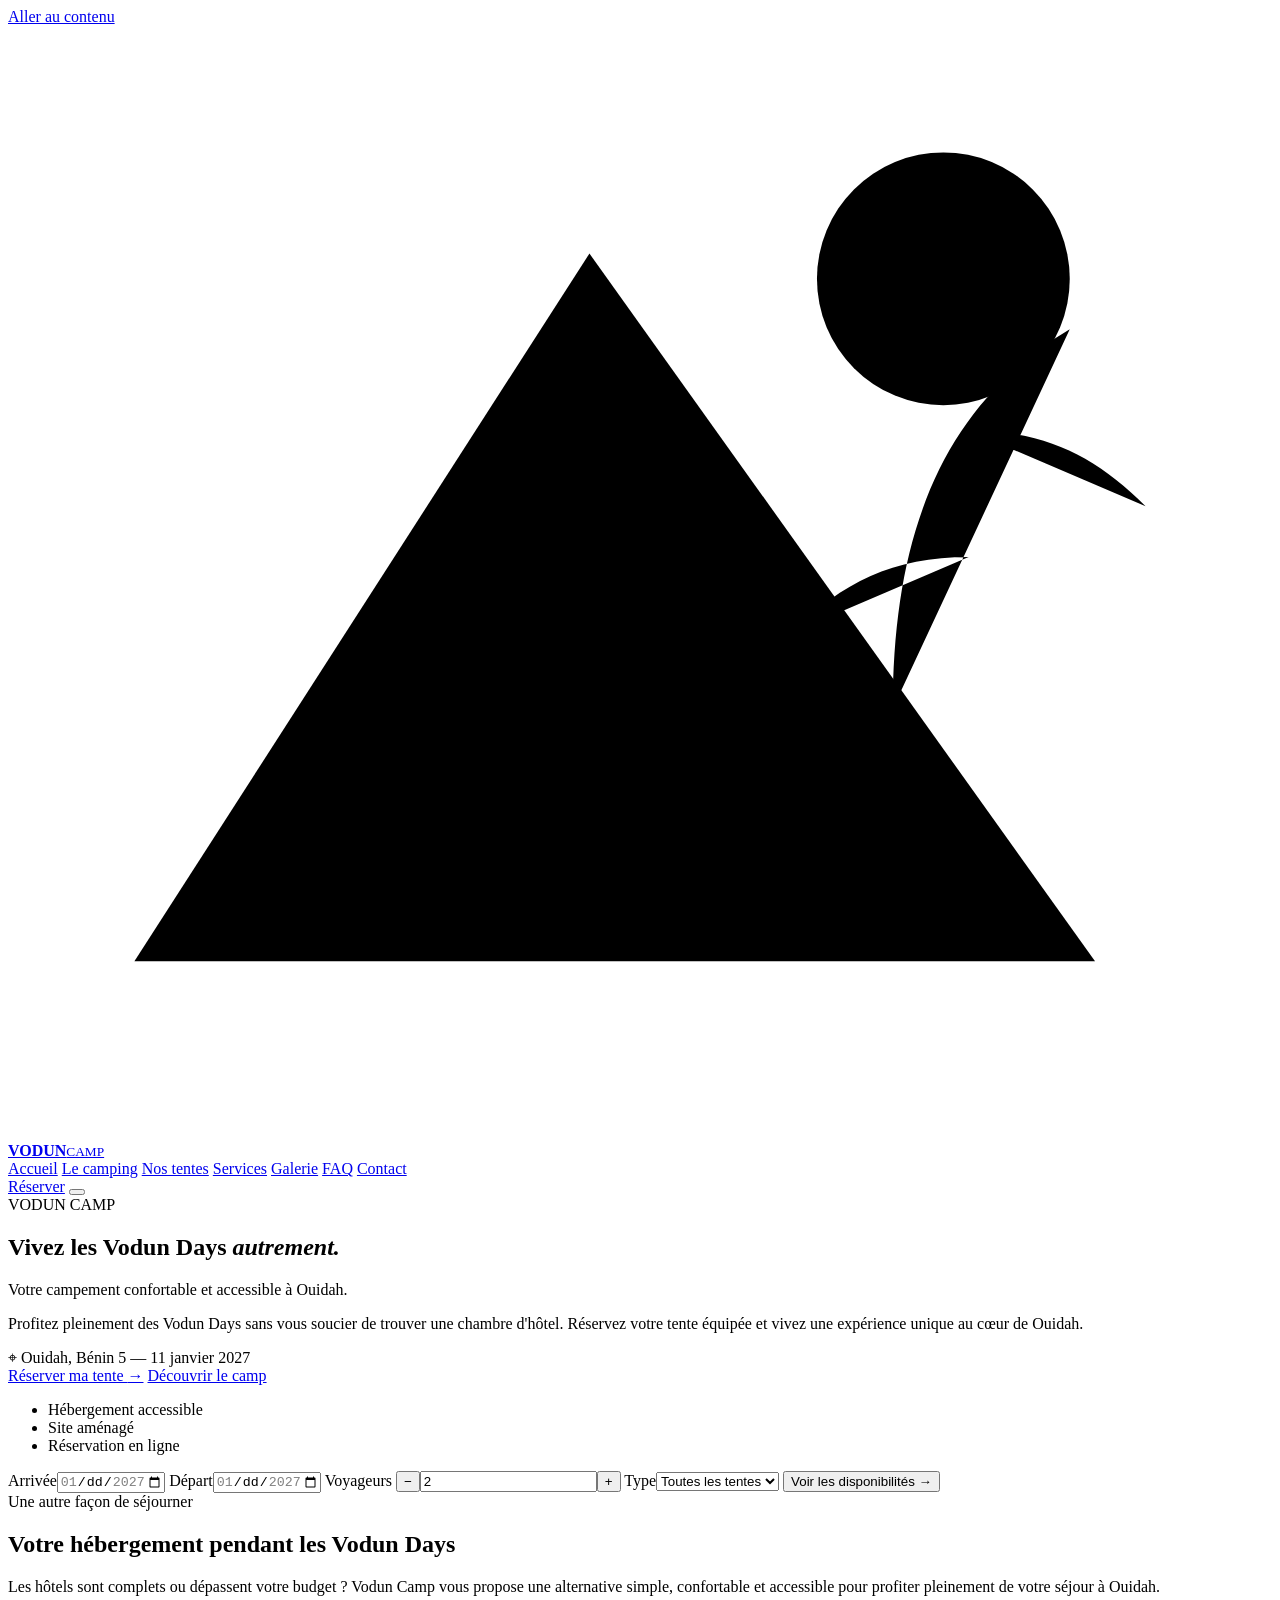
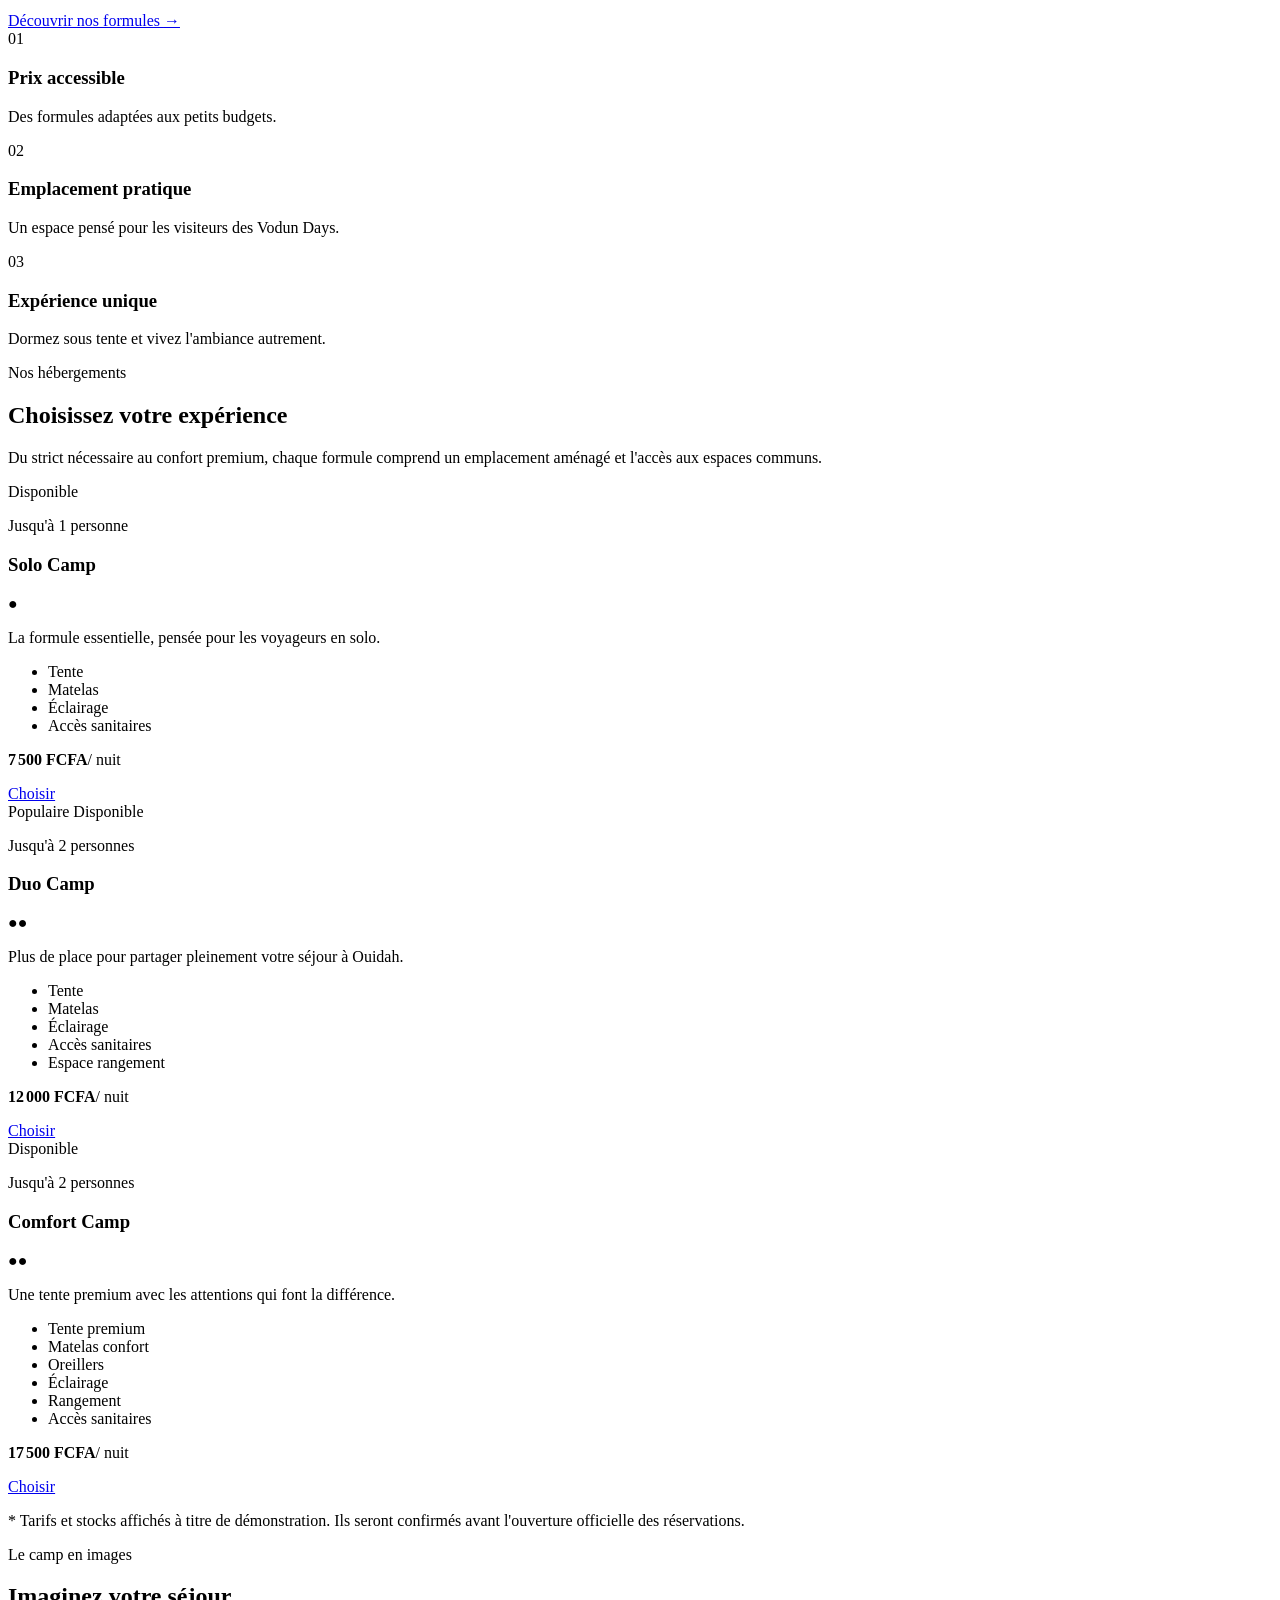
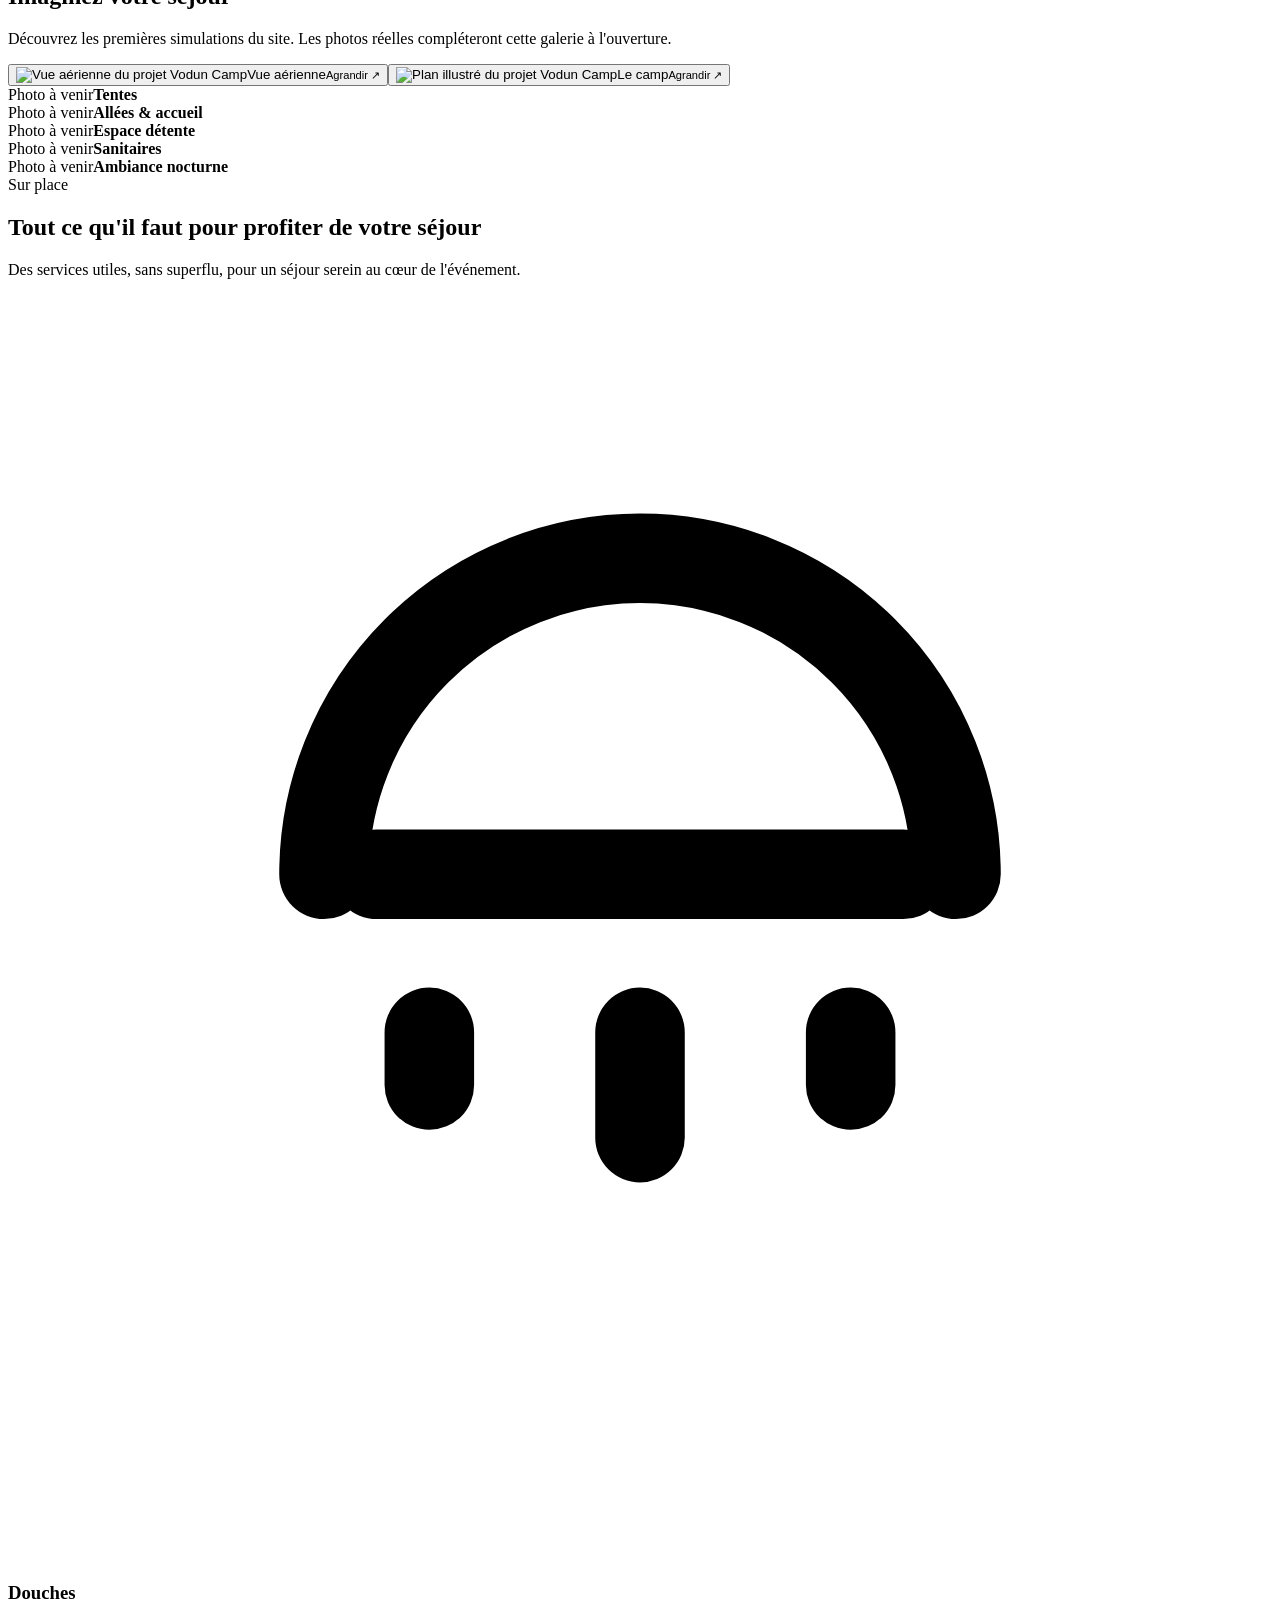
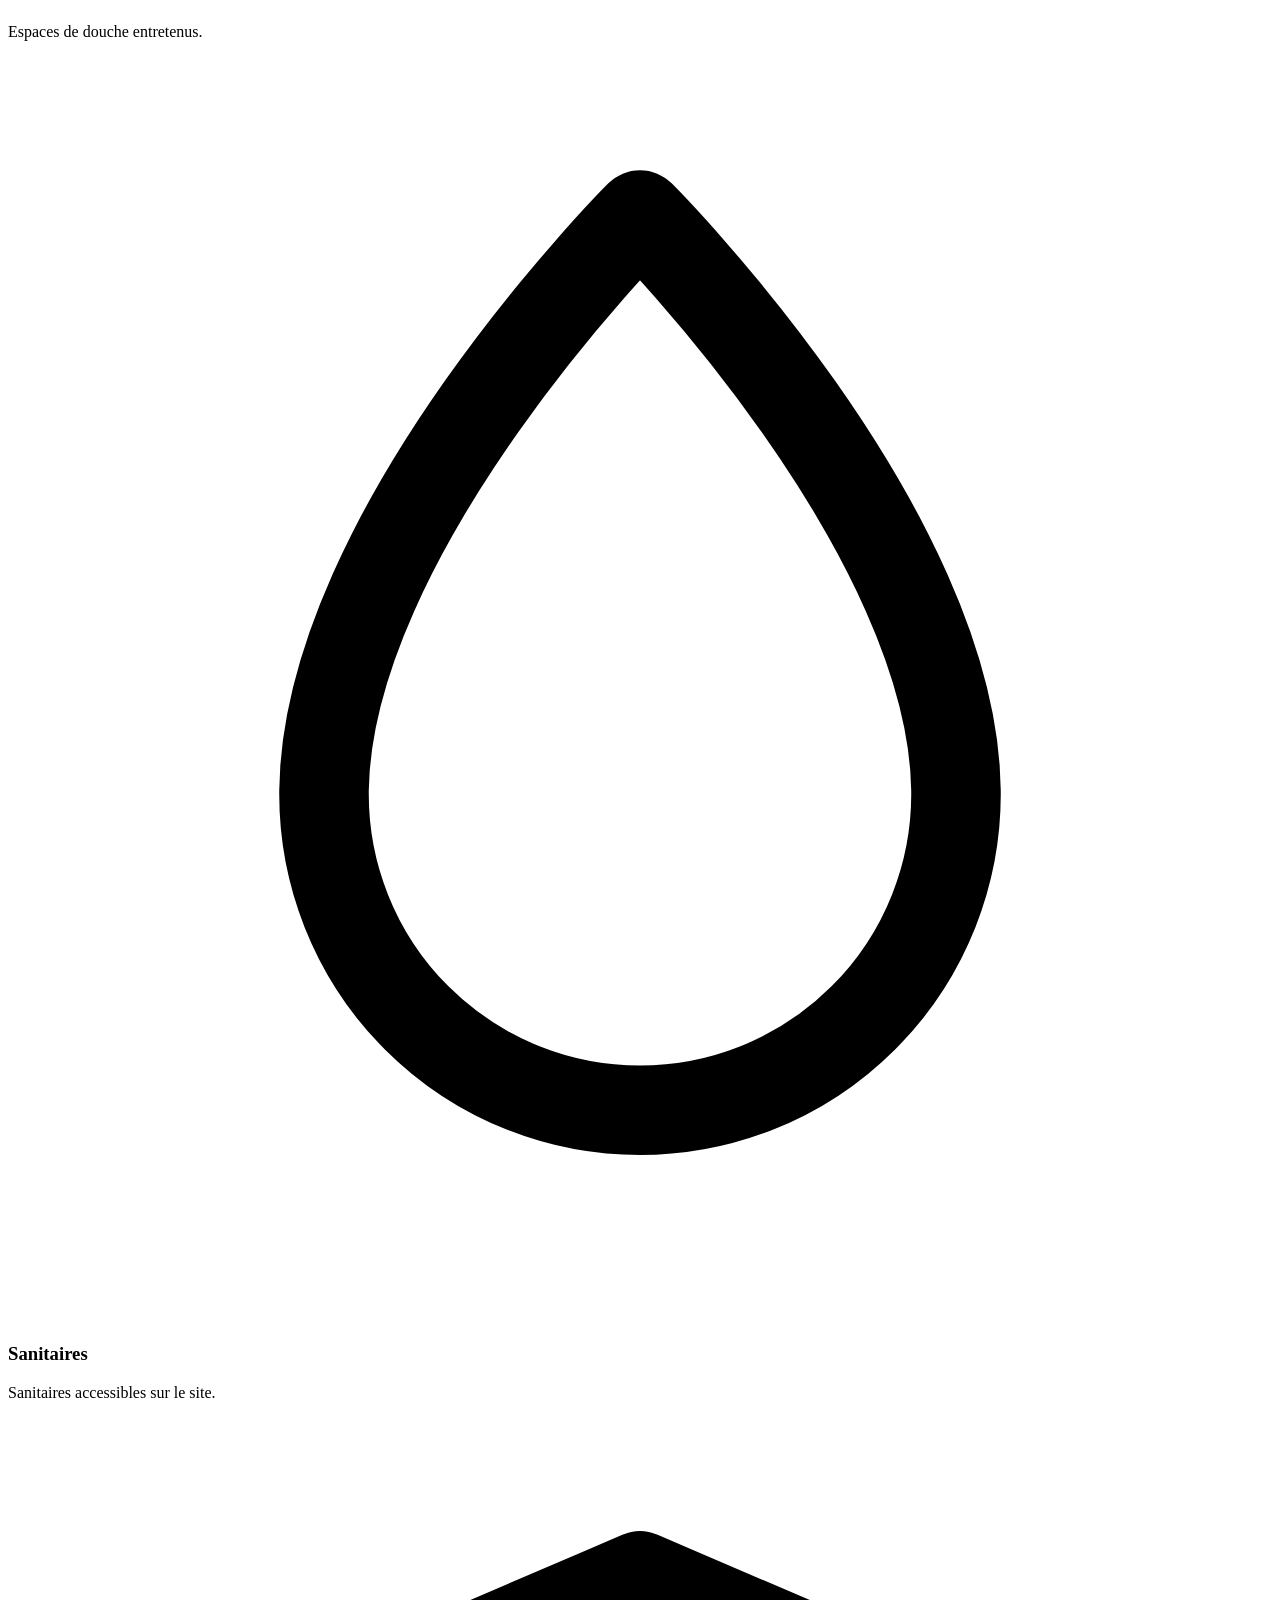
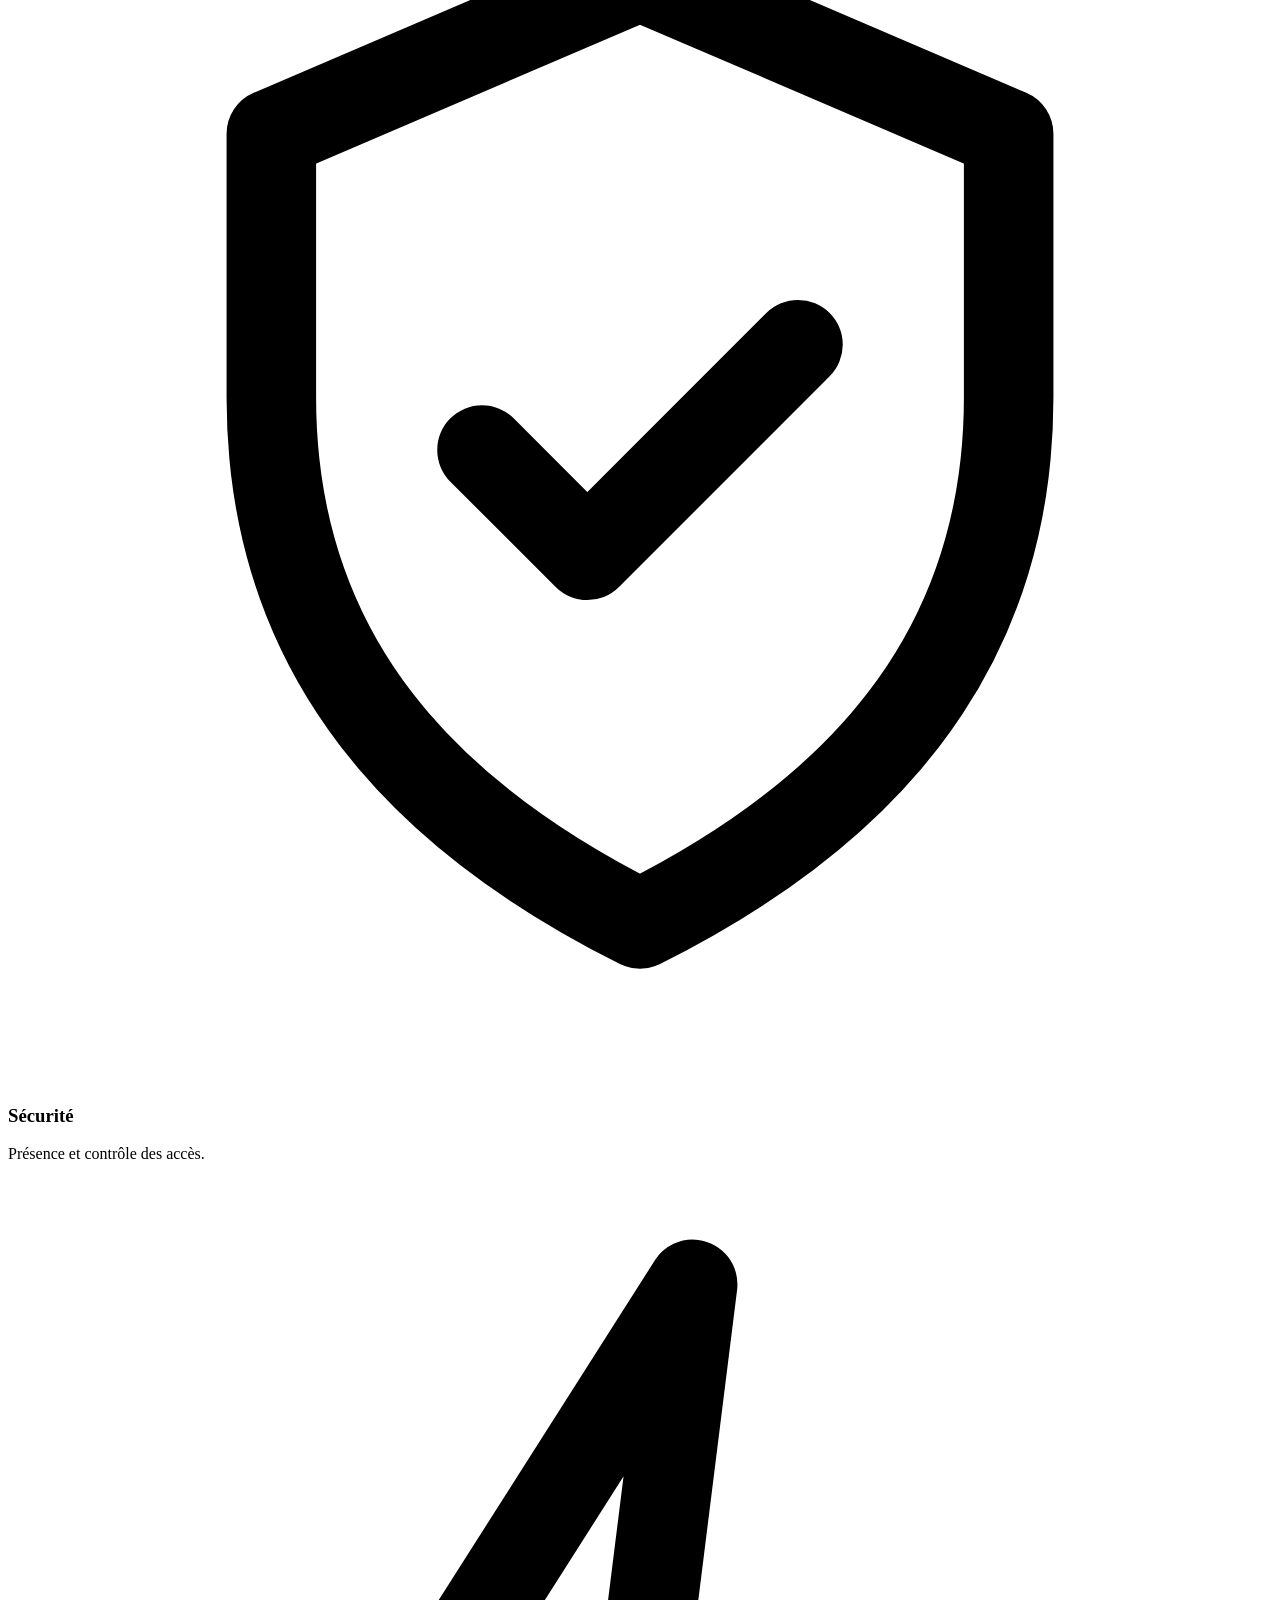
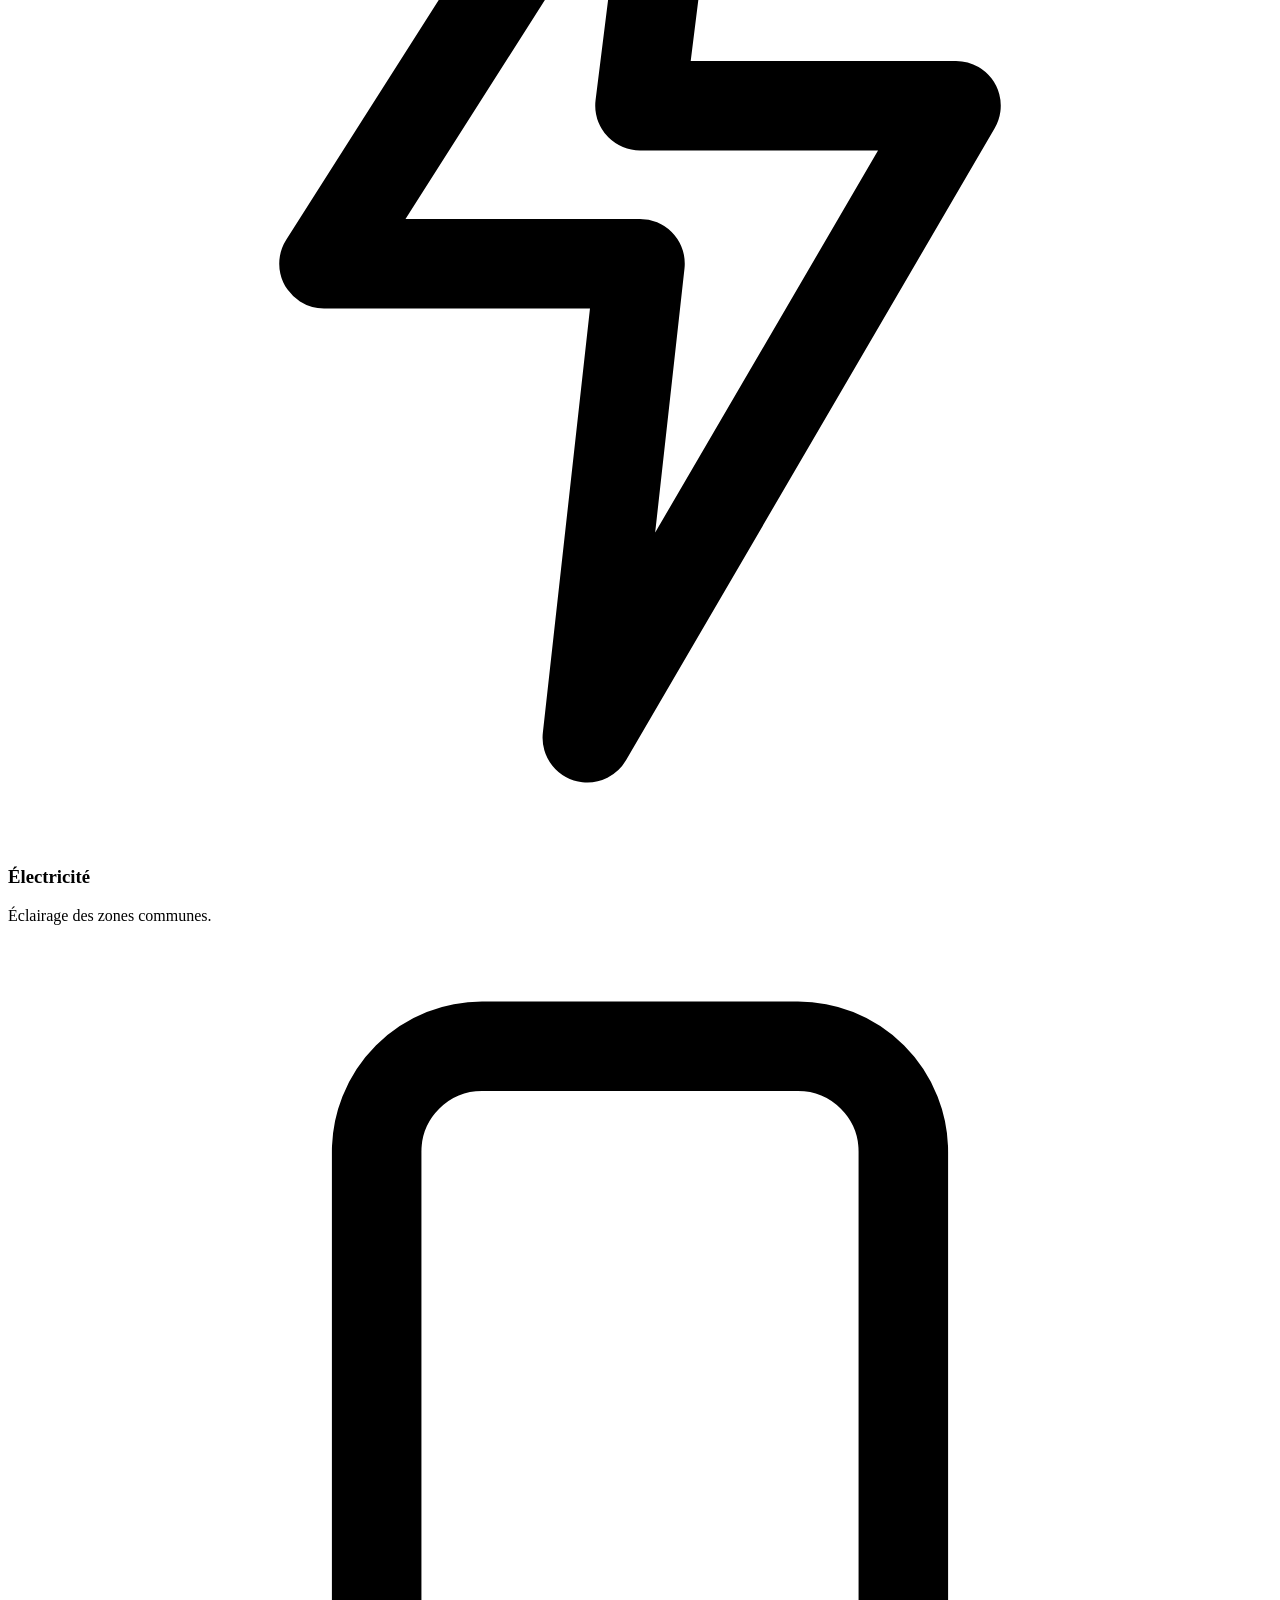
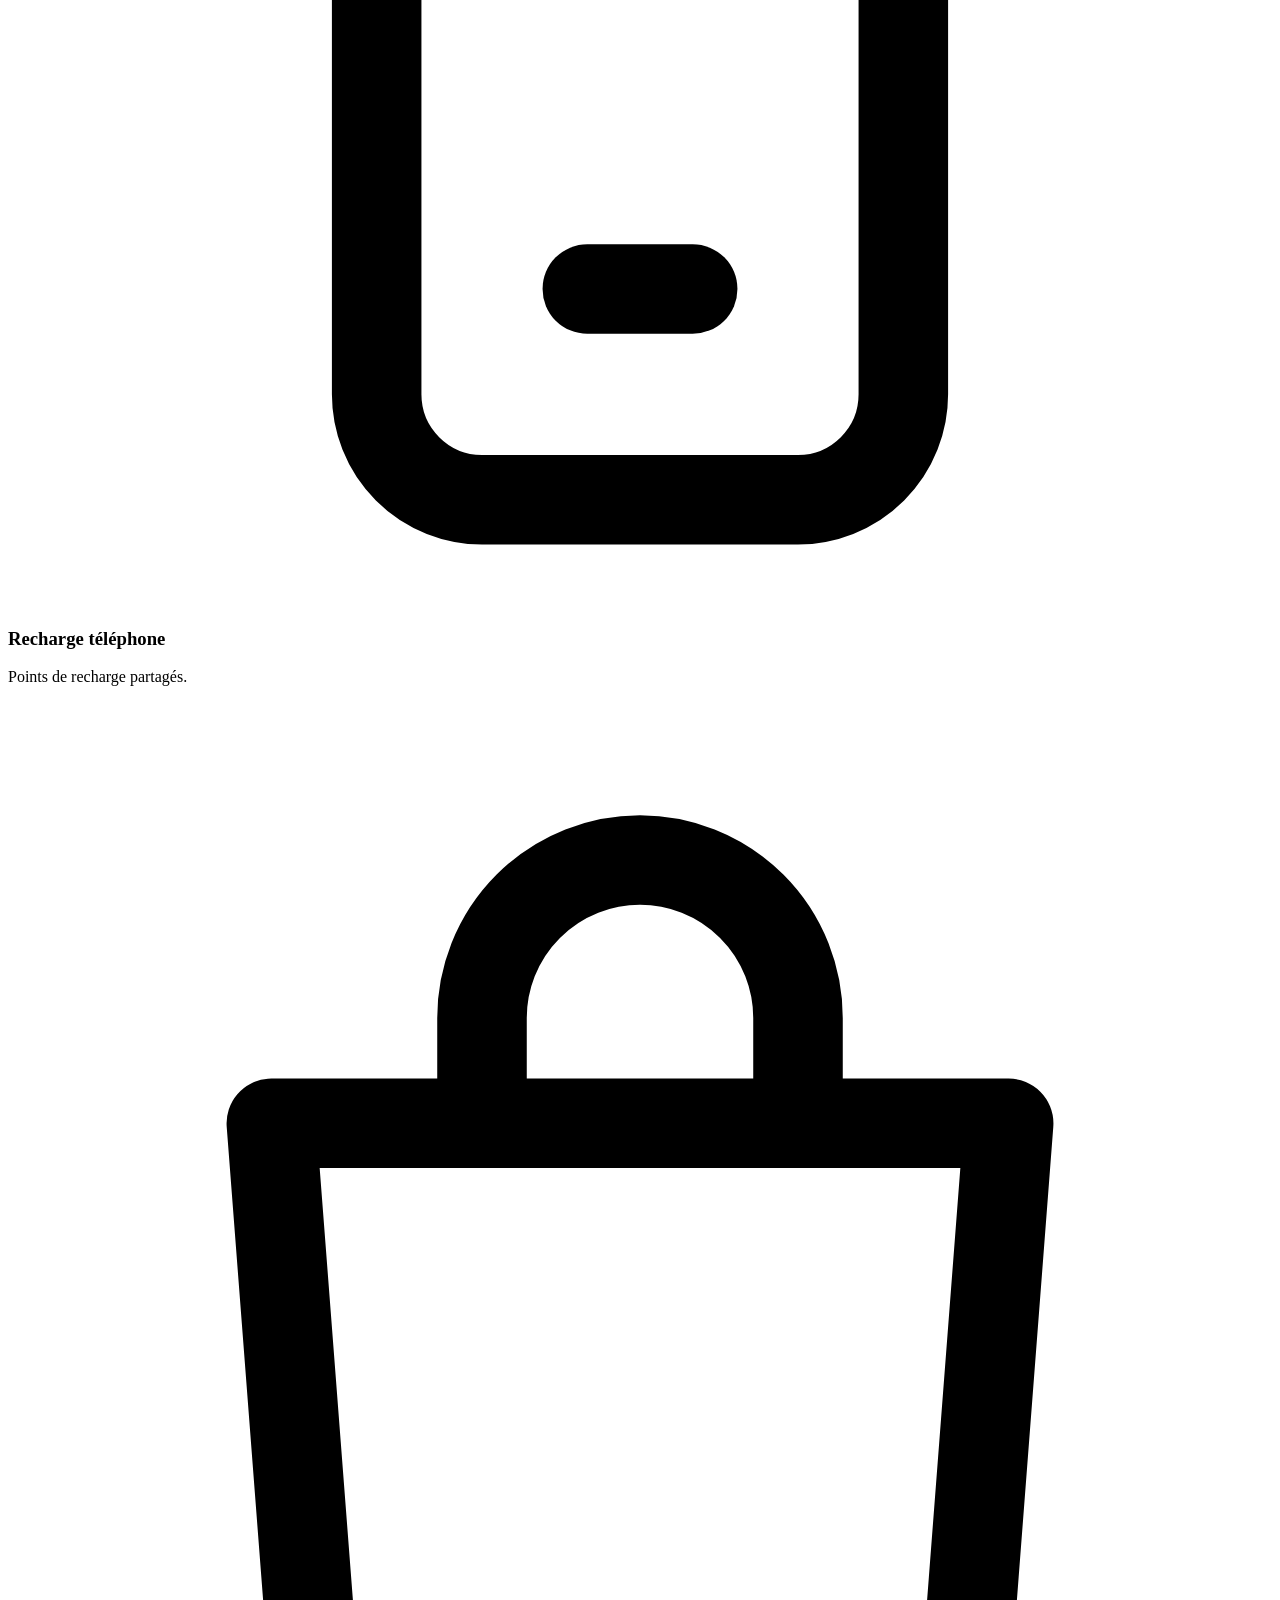
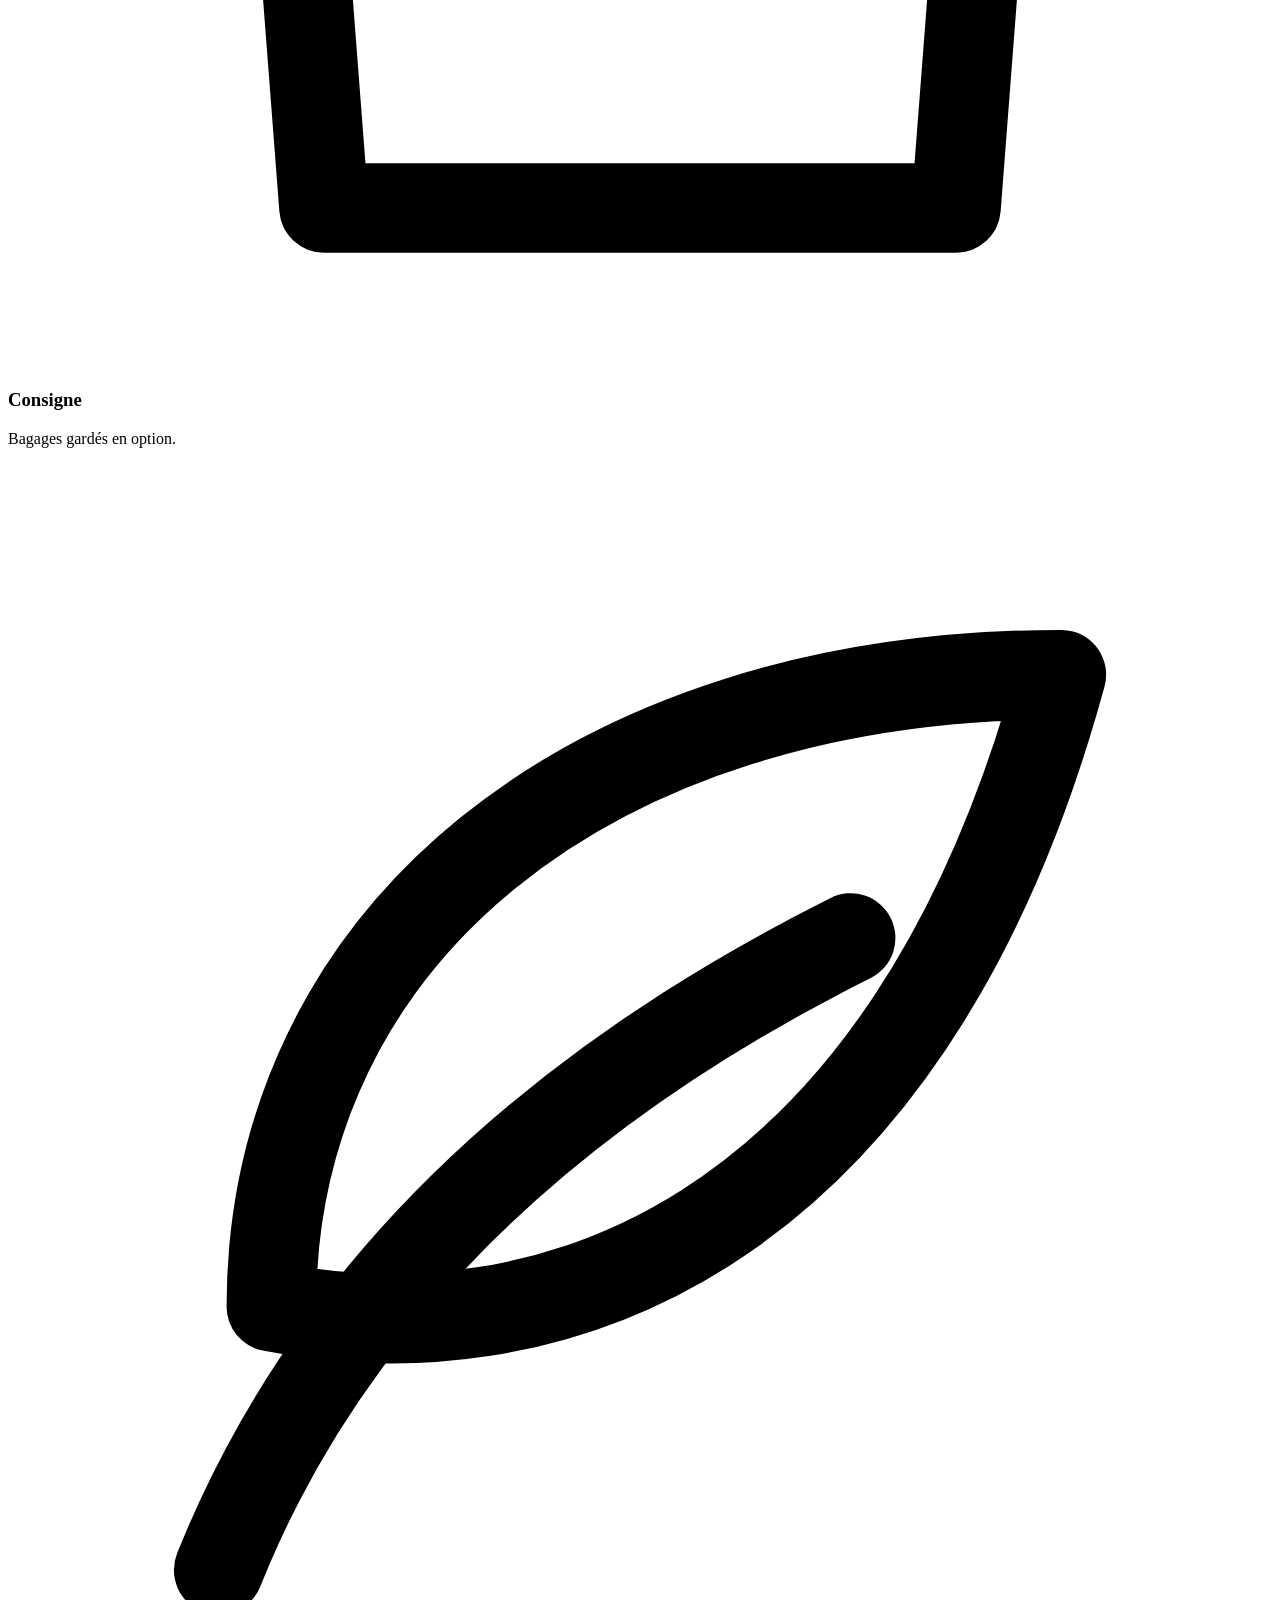
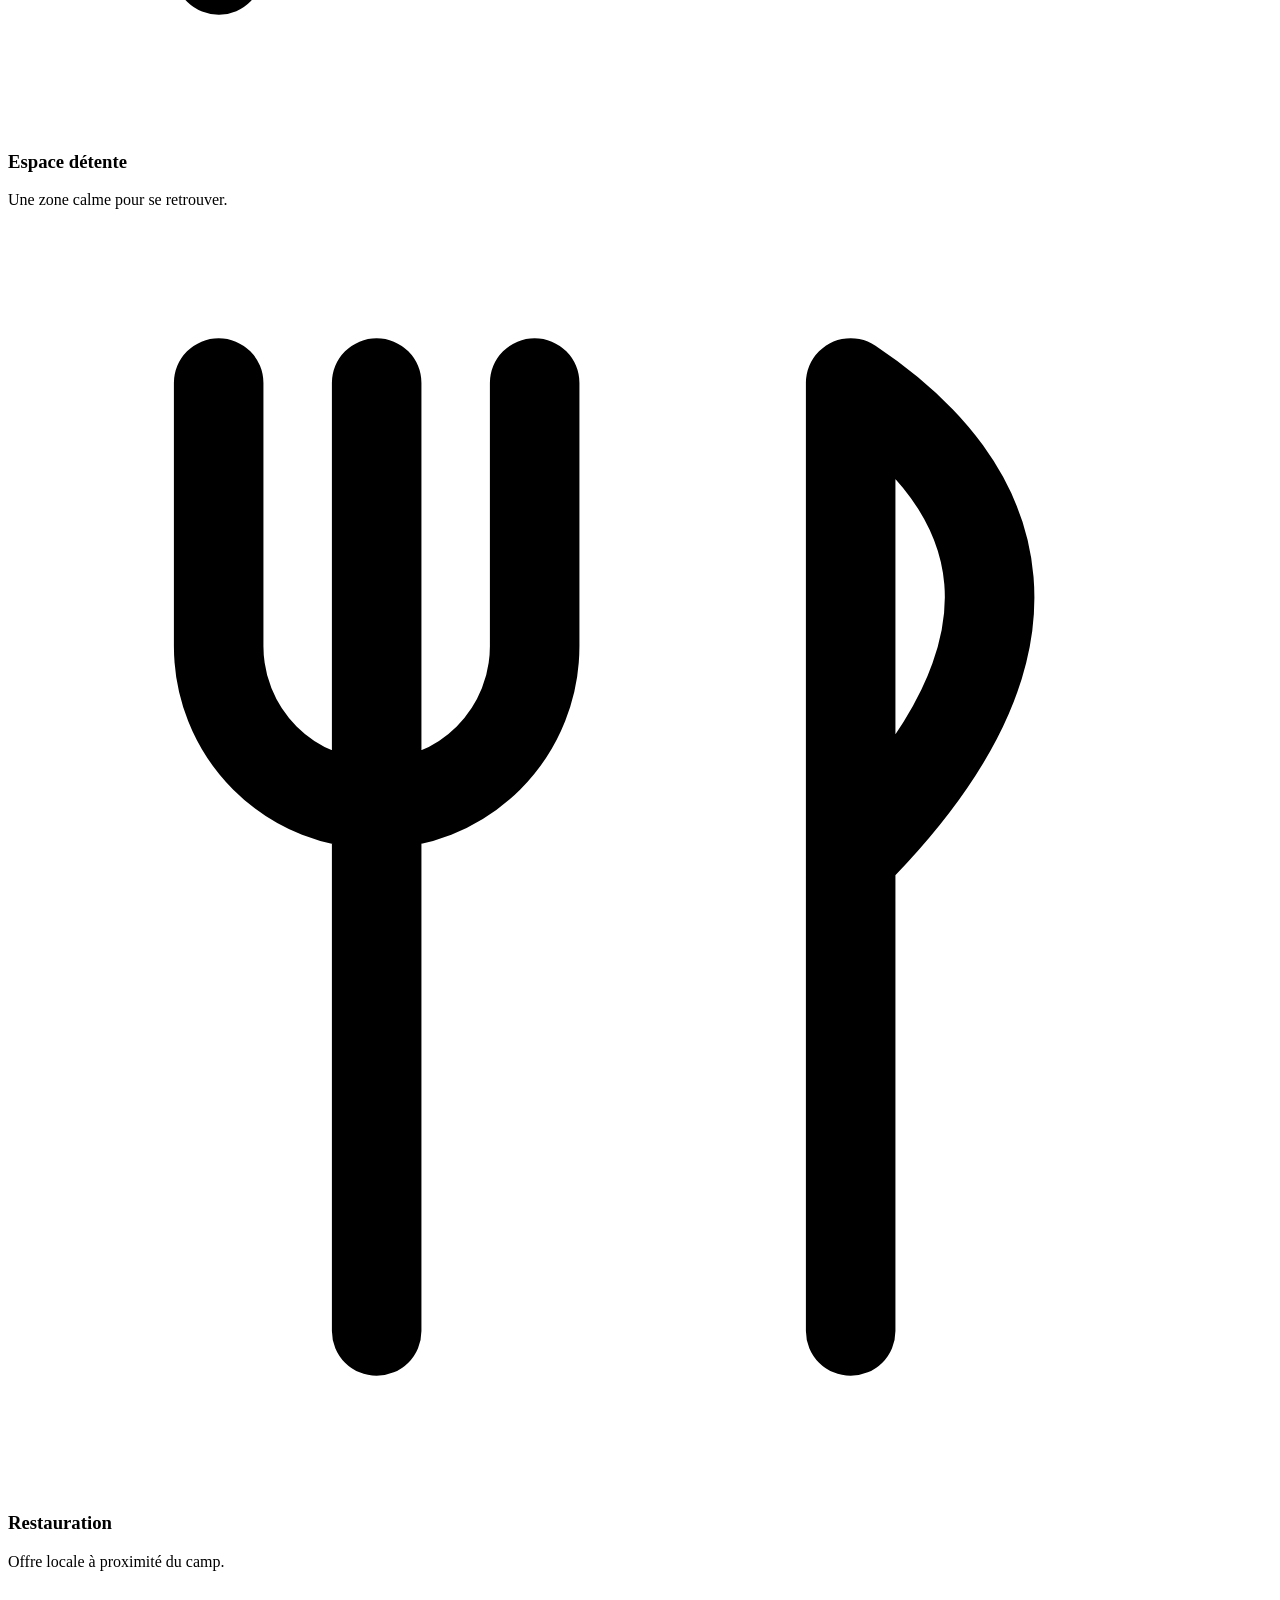
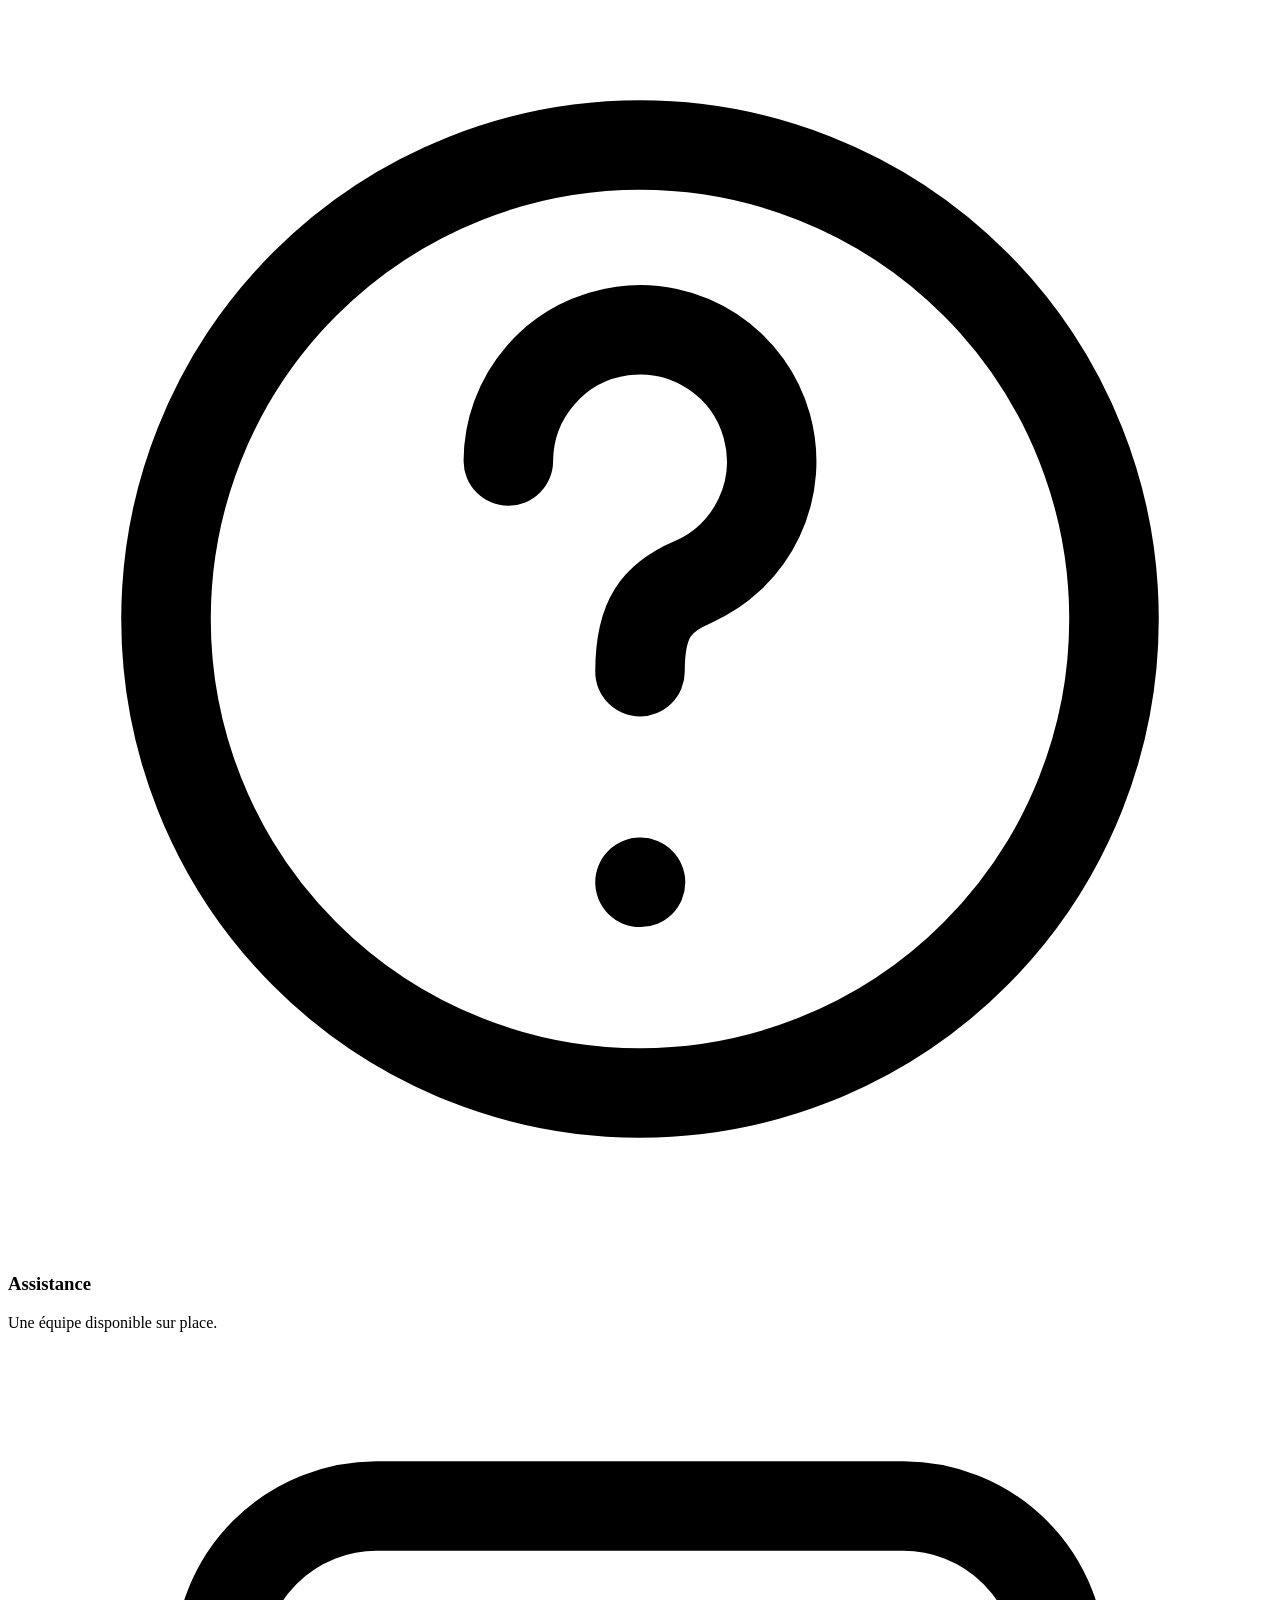
==== commit 9311ee44: "Deployer la nouvelle version Astro de Vodun Camp" ====
--- a/index.html
+++ b/index.html
@@ -1,30 +1,3 @@
-<!doctype html>
-<html lang="fr"><head><meta charset="utf-8"><meta name="viewport" content="width=device-width,initial-scale=1"><meta name="theme-color" content="#153e34"><title>VODUN CAMP — Vivez les Vodun Days autrement</title><meta name="description" content="Votre parenthèse sous les palmiers à Ouidah. Découvrez les tentes VODUN CAMP et simulez votre séjour pendant les Vodun Days."><link rel="icon" href="data:image/svg+xml,%3Csvg xmlns='http://www.w3.org/2000/svg' viewBox='0 0 64 64'%3E%3Crect width='64' height='64' rx='14' fill='%23153e34'/%3E%3Cpath d='M10 49L32 13 54 49H38L32 33 26 49Z' fill='%23e2b76f'/%3E%3C/svg%3E"><link rel="stylesheet" href="styles.css"><script src="config.js" defer></script><script src="assets/vendor/jspdf.umd.min.js" defer></script><script src="app.js" defer></script><script src="motion.js" defer></script></head>
-<body><a class="skip" href="#main">Aller au contenu</a>
-<div class="prototype-banner" role="note">⚠️ <strong>SIMULATION UNIQUEMENT</strong> — Cette maquette teste l’idée. Aucune tente n’est réellement bloquée, aucun paiement n’est traité.</div>
-<div class="announcement">OUIDAH, BÉNIN <span>✦</span> CULTURE · RENCONTRES · CAMPING</div>
-<header><a class="brand" href="#" aria-label="Vodun Camp, accueil"><span class="brand-mark">△</span><span>VODUN CAMP<small>DORMEZ AUTREMENT.</small></span></a><button class="menu-toggle" aria-label="Ouvrir le menu" aria-expanded="false" aria-controls="navigation">☰</button><nav id="navigation"><a href="#infos-pratiques">Infos pratiques</a><a href="#tentes">Nos tentes</a><a href="#localisation">Le lieu & accès</a><a href="#faq">FAQ</a><a class="button small" href="#reservation">Simuler mon séjour <span>↗</span></a></nav></header>
-<main id="main"><section class="hero"><img class="hero-image" src="assets/camping-v2.png" alt="Conception de VODUN CAMP avec tentes et espace détente couvert aménagé" fetchpriority="high"><div class="hero-shade"></div><div class="hero-content"><div class="eyebrow light">OUIDAH, BÉNIN · L’ESPRIT CAMPING</div><h1>VIVEZ LES<br>VODUN DAYS<br><strong>AUTREMENT.</strong></h1><p>Une tente, une natte, et toute l’énergie des Vodun Days. Votre point de départ pour vivre Ouidah, dès 7 500 FCFA par nuit.</p><a class="button gold" href="#reservation">Simuler mon séjour <span>↗</span></a><a class="hero-link" href="#concept">Découvrir l’expérience ↓</a></div><div class="hero-bottom"><span>📍 &nbsp; Ouidah, Bénin</span><span>Réservations fermées · calendrier non annoncé</span><span class="visual-note">Conception du camping · image retouchée</span></div><div class="price-stamp"><small>VOTRE NUIT DÈS</small><strong data-price="solo">7 500</strong><span>FCFA / tente</span><small>TARIF PROVISOIRE</small></div></section>
-<div class="promise-strip"><span>01 &nbsp; Un budget léger</span><span>02 &nbsp; Équipements envisagés</span><span>03 &nbsp; Aucun paiement</span></div>
-<section class="section concept" id="concept"><div><div class="eyebrow">BIENVENUE CHEZ VOUS, À OUIDAH</div><h2>LE FESTIVAL À FOND.<br><strong>LE BUDGET LÉGER.</strong></h2></div><div><p class="lead">Pas de chambre d’hôtel ? Pas envie d’y consacrer tout votre budget ? Il y a une autre façon de vivre les Vodun Days.</p><p>VODUN CAMP imagine un hébergement simple, convivial et accessible. Une tente déjà installée, un coin pour se retrouver et le plaisir de prolonger les rencontres après le festival.</p><a class="text-link" href="#tentes">Trouvez votre formule ↗</a></div></section>
-<section class="section tents-section" id="tentes"><div class="section-heading"><div><div class="eyebrow">À CHACUN SON CAMP</div><h2>CHOISISSEZ<br><strong>VOTRE CAMP.</strong></h2></div><p>En solo ou à deux, gardez l’essentiel.<br>Tarifs indicatifs par tente et par nuit.</p></div><div class="tent-grid" id="tent-cards"></div><p class="fineprint">Offres, équipements et tarifs provisoires. Les réservations sont fermées. Aucun stock réel n’est disponible à la réservation.</p></section>
-<section class="services section" id="services"><div><div class="eyebrow light">L’ESSENTIEL, TOUT SIMPLEMENT</div><h2>LE CAMPING,<br><strong>ÇA SE PARTAGE.</strong></h2><p>Les services envisagés pour votre séjour.<br>Le détail sera confirmé avant l’ouverture.</p></div><div class="service-grid"><article><span aria-hidden="true">👋</span><h3>Accueil & assistance</h3><p>Un point de repère dès votre arrivée.</p></article><article><span aria-hidden="true">🚿</span><h3>Douches & sanitaires</h3><p>Des espaces partagés prévus sur place.</p></article><article><span aria-hidden="true">🔌</span><h3>Recharge téléphone</h3><p>De quoi rester connecté à vos proches.</p></article><article><span aria-hidden="true">🤝</span><h3>Espace convivial</h3><p>Se poser, échanger, repartir explorer.</p></article></div></section>
-<section class="section" id="galerie"><div class="section-heading"><div><div class="eyebrow">UN PETIT APERÇU, UNE GRANDE ENVIE</div><h2>BIENVENUE<br><strong>AU CAMP.</strong></h2></div><p>La photographie montre l’état du terrain.<br>Les conceptions ne prouvent pas un aménagement réalisé.</p></div><div class="gallery"><button class="gallery-main" data-image="assets/terrain.jpeg" data-caption="Photo réelle fournie — terrain avant aménagement"><img loading="lazy" src="assets/terrain.jpeg" alt="Photo réelle du palmier, des murs et du terrain avant aménagement"><span>Le terrain aujourd’hui <b>↗</b><small>Photo réelle fournie · date de prise de vue non vérifiée</small></span></button><button data-image="assets/camping-v2.png" data-caption="Conception — simulation, non réalisée"><img loading="lazy" src="assets/camping-v2.png" alt="Conception du camping, non réalisée"><span>Conception du camping <b>↗</b><small>Simulation · ce n’est pas une photo du camp réalisé</small></span></button><button data-image="assets/terrain-aerien.png" data-caption="Vue aérienne de référence — authenticité photographique non vérifiée"><img loading="lazy" src="assets/terrain-aerien.png" alt="Vue aérienne de référence, authenticité non vérifiée"><span>Vue de référence <b>↗</b><small>Authenticité photographique non vérifiée</small></span></button></div></section>
-<section class="section location-section" id="localisation" aria-labelledby="location-title"><div class="section-heading"><div><div class="eyebrow">LE LIEU & VOS REPÈRES</div><h2 id="location-title">RETROUVEZ-NOUS<br><strong>À OUIDAH.</strong></h2></div><p>Rue de l’église ECC Vakogbamey.<br>À 100 m de la route goudronnée.</p></div><div class="location-layout"><figure class="location-visual"><img src="assets/camping-v2.png" loading="lazy" alt="Simulation du camping : tentes, palmier central et espace détente sous paillote"><figcaption><strong>VODUN CAMP</strong><span>Conception du lieu · image retouchée, sans valeur de plan géographique</span></figcaption></figure><div class="location-landmarks"><article class="camp-address"><span class="landmark-label">NOTRE ADRESSE</span><h3>ECC Vakogbamey</h3><p>Dans la rue de l’église ECC Vakogbamey, à 100 m de la route goudronnée, à Ouidah.</p><a class="button" href="https://www.google.com/maps/dir/?api=1&amp;destination=6.380253%2C2.092563" target="_blank" rel="noopener noreferrer">Itinéraire vers le camp ↗</a></article><article><span class="landmark-label">LE MARCHÉ</span><h3>Marché Kpassè</h3><p>Préparez votre trajet du marché Kpassè au point d’accès indiqué pour VODUN CAMP.</p><a class="text-link" href="https://www.google.com/maps/dir/?api=1&amp;destination=6.380253%2C2.092563&amp;origin=March%C3%A9+Kpass%C3%A8%2C+Ouidah%2C+B%C3%A9nin" target="_blank" rel="noopener noreferrer">Depuis le marché Kpassè ↗</a></article><article><span class="landmark-label">LE LITTORAL</span><h3>Plage de Ouidah</h3><p>Calculez votre trajet depuis la plage de Ouidah. Ajustez le point de départ à votre position sur le littoral.</p><a class="text-link" href="https://www.google.com/maps/dir/?api=1&amp;destination=6.380253%2C2.092563&amp;origin=Plage+de+Ouidah%2C+B%C3%A9nin" target="_blank" rel="noopener noreferrer">Depuis la plage de Ouidah ↗</a></article><p class="location-pending">Point communiqué par le porteur du projet : 6.380253, 2.092563. Les 100 m désignent l’accès depuis la route goudronnée, pas la distance au marché ou à la plage. Consultez Maps pour les distances et durées selon votre trajet.</p></div></div></section><section class="event section" id="vodun-days"><div class="event-symbol" aria-hidden="true">✳</div><div><div class="eyebrow">OUIDAH · BÉNIN</div><h2>Bien plus qu’un festival.<br><strong>Une rencontre.</strong></h2><p>Vivez les Vodun Days à Ouidah et prenez le temps de découvrir la culture, les rencontres et l’atmosphère de la ville. VODUN CAMP est un projet d’hébergement indépendant.</p><p class="fineprint">Festival : du 2 au 9 janvier 2027, selon le site officiel. Dates d’accueil de VODUN CAMP non annoncées. Accès : rue de l’église ECC Vakogbamey.</p><a href="https://vodundays.bj/" target="_blank" rel="noopener" class="text-link">Consulter le programme officiel ↗</a></div></section>
-<section class="section practical" id="infos-pratiques"><div class="eyebrow">AVANT DE PRÉVOIR UN SÉJOUR</div><h2>Infos pratiques</h2><p>Le projet n’est pas ouvert à la réservation. Voici les éléments établis et ceux qui doivent être validés.</p><div class="practical-grid">
-<article><h3>Lieu et trajets</h3><p>Dans la rue de l’église ECC Vakogbamey, à 100 m de la route goudronnée, à Ouidah. Le point Maps fourni permet de calculer le trajet. Les distances et temps de parcours vers le marché, la plage et les scènes varient selon le point choisi et le mode de déplacement.</p></article>
-<article><h3>Le tarif Solo de 7 500 FCFA</h3><p>Hypothèse de la maquette : une tente individuelle installée, une natte et l’accès aux espaces communs, par nuit. Draps et oreillers non inclus dans Solo. L’offre commerciale reste à valider.</p></article>
-<article><h3>Repas</h3><p>Aucun repas inclus dans le tarif de base. Le petit-déjeuner à 2 000 FCFA par personne et par nuit est une option simulée, pas un service confirmé. Restauration sur place et possibilité d’apporter ses repas non validées.</p></article>
-<article><h3>Électricité et Wi-Fi</h3><p>Électricité : non confirmée. Recharge téléphone : envisagée. Wi-Fi : non confirmé et non inclus dans l’offre simulée.</p></article>
-<article><h3>Sécurité et autorisations</h3><p>Des murs sont visibles sur la photo fournie. Gardiennage, éclairage opérationnel, fermeture du terrain et autorisation d’exploitation ne sont pas vérifiés. La propriété légale n’est pas documentée sur ce site.</p></article>
-<article><h3>Météo</h3><p>La période du séjour n’est pas arrêtée. Saison et pluies attendues ne peuvent donc pas être précisées ici. Aucune prévision météo ni garantie d’absence de pluie n’est fournie.</p></article>
-<article><h3>Règlement du camp</h3><p>Règlement non adopté à ce stade. Horaires calmes, arrivée/départ, politique sur les feux et consignes de sécurité devront être publiés avant toute inscription réelle.</p></article>
-<article><h3>Comparaison de prix</h3><p>VODUN CAMP Solo : 7 500 FCFA par tente et par nuit, tarif provisoire. Hôtel : aucun tarif comparable vérifié pour les mêmes dates et prestations. Aucune économie chiffrée n’est annoncée.</p></article>
-</div></section>
-<section class="section steps"><div class="eyebrow">LE DÉPART COMMENCE ICI</div><h2>Votre séjour, <strong>en trois étapes.</strong></h2><div class="steps-grid"><article><span>01</span><h3>Choisissez votre camp</h3><p>Vos dates, votre formule et les petits extras qui vous font plaisir.</p></article><article><span>02</span><h3>Vérifiez votre estimation</h3><p>Retrouvez votre budget et vos coordonnées dans un seul récapitulatif.</p></article><article><span>03</span><h3>Téléchargez votre PDF</h3><p>Conservez les dates, la formule, les options et les conditions de cette simulation.</p></article></div></section>
-<section class="booking-section section" id="reservation"><div class="section-heading"><div><div class="eyebrow">UNE PLACE SOUS LES PALMIERS</div><h2>VOTRE SÉJOUR.<br><strong>VOTRE BUDGET.</strong></h2></div><p class="demo-badge">MODE DÉMONSTRATION<br><small>Aucun paiement ni réservation réelle.</small></p></div><div class="prototype-banner" role="note">⚠️ <strong>SIMULATION UNIQUEMENT</strong> — Cette maquette teste l’idée. Aucune tente n’est réellement bloquée, aucun paiement n’est traité.</div><form id="booking"><div class="booking-fields"><fieldset><legend><span>01</span> Dates d’arrivée et de départ</legend><div class="fields-grid"><label>Arrivée<input type="date" name="arrival" required></label><label>Départ<input type="date" name="departure" required></label></div></fieldset><fieldset><legend><span>02</span> Formule et nombre de personnes</legend><div class="fields-grid"><label>Votre formule<select name="plan"><option value="solo">Solo Camp · 1 personne</option><option value="duo" selected>Duo Camp · 2 personnes</option><option value="comfort">Comfort Camp · 2 personnes</option></select></label><label>Personnes<select name="guests"><option value="1">1 personne</option><option value="2" selected>2 personnes</option></select></label></div><p id="date-hint" class="fineprint">Dates de simulation libres, à partir d’aujourd’hui. Calendrier événement à confirmer.</p><p id="booking-error" class="error" role="alert"></p><div class="availability" id="availability"></div></fieldset><section class="early-estimate" aria-label="Total avant coordonnées"><span>03 · TOTAL ESTIMÉ</span><strong id="early-total" aria-live="polite"></strong><p id="early-detail"></p><p>Prix de la tente et options sélectionnées. Aucune coordonnée nécessaire pour calculer.</p></section><fieldset><legend><span>04</span> Extras facultatifs</legend><div id="options"></div></fieldset><fieldset><legend><span>05</span> Vos coordonnées</legend><div class="fields-grid"><label>Nom complet<input name="fullname" autocomplete="name" placeholder="Prénom et nom" required maxlength="100"></label><label>Téléphone / WhatsApp<input name="phone" type="tel" autocomplete="tel" placeholder="Votre numéro avec indicatif" pattern="[+0-9 ()-]{8,25}" required></label><label class="full">Adresse e-mail<input name="email" type="email" autocomplete="email" placeholder="vous@exemple.com" required maxlength="160"></label></div></fieldset><fieldset><legend><span>06</span> Moyen de paiement envisagé</legend><div class="payment-grid"><label><input type="radio" name="payment" value="Mobile Money" checked> <span>Mobile Money<small>MTN MoMo · Moov Money</small></span></label><label><input type="radio" name="payment" value="Carte bancaire"> <span>Carte bancaire<small>Visa · Mastercard</small></span></label></div><p class="fineprint">Aucune donnée bancaire demandée. Le paiement n’est pas activé.</p></fieldset></div><aside class="summary"><img src="assets/camping-v2.png" alt="Conception du camping — image retouchée" loading="lazy"><div class="summary-concept">Conception · image retouchée</div><div class="summary-content"><div class="eyebrow">VOTRE SIMULATION</div><h3 id="summary-plan">Duo Camp</h3><p id="summary-dates"></p><div id="summary-lines" aria-live="polite"></div><div class="total"><span>Total estimé</span><strong id="total"></strong></div><small>FCFA · prix provisoires, sans frais ajoutés</small><label class="consent"><input type="checkbox" name="consent" required><span>Je comprends qu’il s’agit d’une simulation sans réservation réelle.</span></label><button id="submit-booking" class="button" type="submit">Voir mon récapitulatif <span>↗</span></button><p class="privacy">Vos coordonnées restent dans cette page. Aucun envoi, aucun stockage permanent.</p></div></aside></form></section>
-<section class="section faq" id="faq"><div><div class="eyebrow">AVANT DE FAIRE VOTRE SAC</div><h2>Les bonnes<br><strong>questions.</strong></h2><p>Un doute ? Parlons-en.</p><a class="text-link" href="#contact">Contacter le camp ↗</a></div><div><details><summary>Faut-il apporter sa propre tente ?</summary><p>Non, les formules proposées prévoient une tente installée et une natte. Les équipements exacts seront confirmés à l’ouverture des réservations.</p></details><details><summary>Où se trouve VODUN CAMP ?</summary><p>Dans la rue de l’église ECC Vakogbamey, à 100 m de la route goudronnée, à Ouidah. <a class="text-link" href="https://www.google.com/maps/dir/?api=1&amp;destination=6.380253%2C2.092563" target="_blank" rel="noopener noreferrer">Ouvrir l’itinéraire sur Google Maps ↗</a></p></details><details><summary>Le prix est-il par personne ou par tente ?</summary><p>Le tarif est par tente et par nuit. Solo accueille une personne ; Duo et Comfort accueillent deux personnes maximum. Les options indiquent leur propre mode de calcul.</p></details><details><summary>Puis-je déjà réserver et payer ?</summary><p>Cette maquette permet uniquement de simuler un séjour. Aucune tente n’est bloquée et aucun montant n’est prélevé. Les disponibilités sont fictives.</p></details><details><summary>Quelles sont les conditions d’annulation ?</summary><p>Les conditions d’annulation, les horaires d’arrivée et de départ ainsi que le règlement seront communiqués avant toute réservation réelle.</p></details><details><summary>Le billet des Vodun Days est-il inclus ?</summary><p>Non. La simulation porte uniquement sur l’hébergement et les options sélectionnées. Consultez les informations officielles pour l’accès à l’événement.</p></details></div></section>
-<section class="section project-facts" id="projet"><div class="eyebrow">QUI SOMMES-NOUS ?</div><h2>LE PROJET.</h2><p>VODUN CAMP étudie un hébergement temporaire à Ouidah, indépendant des organisateurs des Vodun Days. Le nom public du responsable, son expérience, son contact et le financement n’ont pas encore été communiqués pour publication.</p><h3>Calendrier réel</h3><ul><li>Ouverture des réservations : aucune date annoncée ; réservations fermées.</li><li>Premier séjour : aucune date arrêtée.</li><li>Limite d’inscription : aucune inscription ouverte.</li></ul><h3>Après la simulation</h3><p>Le PDF est téléchargé sur votre appareil. La simulation n’est transmise à personne. Aucun rappel automatique ou manuel n’est actuellement déclenché.</p></section><section class="contact section" id="contact"><div class="eyebrow light">ON SE RETROUVE AU CAMP ?</div><h2>Contact du projet.<br><strong>Canal non ouvert.</strong></h2><p>Une question sur le lieu ou les formules ?<br>L’équipe sera joignable sur WhatsApp à l’ouverture.</p><button class="button gold" id="whatsapp" disabled>WhatsApp : à venir</button><p id="contact-status" role="status" class="fineprint">Contact WhatsApp à venir.</p></section></main>
-<footer><a class="brand" href="#"><span class="brand-mark">△</span><span>VODUN CAMP<small>DORMEZ AUTREMENT.</small></span></a><p>Ouidah, Bénin.<br>Un budget léger. Aucun paiement.</p><div><a href="#tentes">Nos tentes</a><a href="#reservation">Simuler mon séjour</a><a href="#contact">Contact</a></div><button type="button" class="motion-control" id="motion-control" aria-pressed="false">Désactiver les animations</button><div class="footer-bottom"><span>© <span id="year"></span> VODUN CAMP</span><span><strong class="prototype-footer">PROTOTYPE — SIMULATION UNIQUEMENT</strong> Projet indépendant des organisateurs des Vodun Days</span></div></footer>
-<a class="mobile-reserve button" href="#reservation">Simuler mon séjour ↗</a><dialog id="lightbox"><button class="close" aria-label="Fermer l’image">×</button><img alt=""><p></p></dialog><dialog id="confirmation"><button class="close" aria-label="Fermer le récapitulatif">×</button><div class="eyebrow">VOTRE SÉJOUR PREND FORME</div><h2>À vous <strong>l’aventure.</strong></h2><p>Voici votre simulation. Elle n’a pas été envoyée et ne constitue pas une réservation.</p><div id="confirmation-body"></div><button class="button" id="download-summary">Télécharger le récapitulatif PDF</button><p id="pdf-status" role="status"></p></dialog>
-</body></html>
+<!DOCTYPE html><html lang="fr"> <head><meta charset="UTF-8"><meta name="viewport" content="width=device-width, initial-scale=1"><meta name="theme-color" content="#173F35"><meta name="description" content="Réservez votre tente à Ouidah et profitez des Vodun Days avec une solution d’hébergement confortable, pratique et accessible."><link rel="canonical" href="https://derick1994.github.io/vodun-camp"><meta property="og:type" content="website"><meta property="og:locale" content="fr_FR"><meta property="og:title" content="Vodun Camp | Hébergement en tente à Ouidah"><meta property="og:description" content="Réservez votre tente à Ouidah et profitez des Vodun Days avec une solution d’hébergement confortable, pratique et accessible."><meta property="og:image" content="https://derick1994.github.io/vodun-camp/images/hero/vodun-camp-aerial.jpg"><meta property="og:url" content="https://derick1994.github.io/vodun-camp"><meta name="twitter:card" content="summary_large_image"><meta name="twitter:title" content="Vodun Camp | Hébergement en tente à Ouidah"><meta name="twitter:description" content="Réservez votre tente à Ouidah et profitez des Vodun Days avec une solution d’hébergement confortable, pratique et accessible."><meta name="twitter:image" content="https://derick1994.github.io/vodun-camp/images/hero/vodun-camp-aerial.jpg"><link rel="icon" href="/vodun-camp/icons/favicon.svg" type="image/svg+xml"><title>Vodun Camp | Hébergement en tente à Ouidah</title><script type="application/ld+json">{"@context":"https://schema.org","@type":"Campground","name":"Vodun Camp","description":"Réservez votre tente à Ouidah et profitez des Vodun Days avec une solution d’hébergement confortable, pratique et accessible.","address":{"@type":"PostalAddress","addressLocality":"Ouidah","addressCountry":"BJ"},"email":"bonjour@voduncamp.bj","telephone":"+229 01 00 00 00 00","url":"https://derick1994.github.io/vodun-camp"}</script><link rel="stylesheet" href="/vodun-camp/_astro/index.CBA7g4Jc.css">
+<link rel="stylesheet" href="/vodun-camp/_astro/index.CkMv-l0i.css"></head> <body> <a class="skip-link" href="#contenu">Aller au contenu</a> <header class="site-header" id="site-header" data-astro-cid-3ef6ksr2> <div class="container header-inner" data-astro-cid-3ef6ksr2> <a class="brand light" href="/vodun-camp/" aria-label="Vodun Camp — Accueil" data-astro-cid-tvrurpns> <svg viewBox="0 0 50 44" aria-hidden="true" data-astro-cid-tvrurpns> <circle cx="37" cy="10" r="5" data-astro-cid-tvrurpns></circle> <path d="M5 37 23 9l20 28H5Z" data-astro-cid-tvrurpns></path> <path d="M23 9v28M35 27c0-7 2-12 7-15m-4 4c3 0 5 1 7 3m-7 2c-3 0-5 1-7 3" data-astro-cid-tvrurpns></path> </svg> <span data-astro-cid-tvrurpns><strong data-astro-cid-tvrurpns>VODUN</strong><small data-astro-cid-tvrurpns>CAMP</small></span> </a>  <nav id="main-nav" aria-label="Navigation principale" data-astro-cid-3ef6ksr2> <a href="/vodun-camp/#accueil" data-astro-cid-3ef6ksr2>Accueil</a> <a href="/vodun-camp/#camping" data-astro-cid-3ef6ksr2>Le camping</a> <a href="/vodun-camp/#tentes" data-astro-cid-3ef6ksr2>Nos tentes</a> <a href="/vodun-camp/#services" data-astro-cid-3ef6ksr2>Services</a> <a href="/vodun-camp/#galerie" data-astro-cid-3ef6ksr2>Galerie</a> <a href="/vodun-camp/#faq" data-astro-cid-3ef6ksr2>FAQ</a> <a href="/vodun-camp/#contact" data-astro-cid-3ef6ksr2>Contact</a> </nav> <a class="button button-primary header-cta" href="/vodun-camp/reservation" data-astro-cid-3ef6ksr2>Réserver</a> <button class="menu-toggle" type="button" aria-expanded="false" aria-controls="main-nav" aria-label="Ouvrir le menu" data-astro-cid-3ef6ksr2> <span data-astro-cid-3ef6ksr2></span><span data-astro-cid-3ef6ksr2></span><span data-astro-cid-3ef6ksr2></span> </button> </div> </header> <script type="module">const n=document.querySelector("#site-header"),t=document.querySelector(".menu-toggle"),r=document.querySelector("#main-nav"),a=()=>n?.classList.toggle("scrolled",window.scrollY>24);a();window.addEventListener("scroll",a,{passive:!0});t?.addEventListener("click",()=>{const e=t.getAttribute("aria-expanded")==="true";t.setAttribute("aria-expanded",String(!e)),t.setAttribute("aria-label",e?"Ouvrir le menu":"Fermer le menu"),r?.classList.toggle("open",!e)});r?.querySelectorAll("a").forEach(e=>e.addEventListener("click",()=>{t?.setAttribute("aria-expanded","false"),r.classList.remove("open")}));</script>  <main id="contenu"> <section class="hero" id="accueil" style="--hero-desktop:url('/vodun-camp/images/hero/vodun-camp-aerial.jpg');--hero-mobile:url('/vodun-camp/images/hero/vodun-camp-aerial-mobile.jpg')" data-astro-cid-bbe6dxrz> <div class="hero-media" aria-hidden="true" data-astro-cid-bbe6dxrz></div> <div class="hero-overlay" data-astro-cid-bbe6dxrz></div> <div class="container hero-inner" data-astro-cid-bbe6dxrz> <div class="hero-copy reveal" data-astro-cid-bbe6dxrz> <div class="eyebrow light" data-astro-cid-bbe6dxrz>VODUN CAMP</div> <h1 data-astro-cid-bbe6dxrz>Vivez les Vodun Days <em data-astro-cid-bbe6dxrz>autrement.</em></h1> <p class="hero-subtitle" data-astro-cid-bbe6dxrz>Votre campement confortable et accessible à Ouidah.</p> <p class="hero-description" data-astro-cid-bbe6dxrz>Profitez pleinement des Vodun Days sans vous soucier de trouver une chambre d'hôtel. Réservez votre tente équipée et vivez une expérience unique au cœur de Ouidah.</p> <div class="event-row" data-astro-cid-bbe6dxrz> <span data-astro-cid-bbe6dxrz>⌖ Ouidah, Bénin</span> <span class="event-badge" data-astro-cid-bbe6dxrz>5 — 11 janvier 2027</span> </div> <div class="hero-actions" data-astro-cid-bbe6dxrz> <a class="button button-primary" href="/vodun-camp/reservation" data-astro-cid-bbe6dxrz>Réserver ma tente <span aria-hidden="true" data-astro-cid-bbe6dxrz>→</span></a> <a class="button button-ghost" href="#camping" data-astro-cid-bbe6dxrz>Découvrir le camp</a> </div> <ul class="hero-trust" aria-label="Nos engagements" data-astro-cid-bbe6dxrz> <li data-astro-cid-bbe6dxrz>Hébergement accessible</li><li data-astro-cid-bbe6dxrz>Site aménagé</li><li data-astro-cid-bbe6dxrz>Réservation en ligne</li> </ul> </div> </div> </section>  <div class="container quick-wrap" aria-label="Recherche rapide" data-astro-cid-5eyym3sr> <form class="quick-card" action="/vodun-camp/reservation" method="get" data-astro-cid-5eyym3sr> <label data-astro-cid-5eyym3sr>Arrivée<input type="date" name="checkIn" min="2027-01-05" max="2027-01-11" required data-astro-cid-5eyym3sr></label> <label data-astro-cid-5eyym3sr>Départ<input type="date" name="checkOut" min="2027-01-05" max="2027-01-11" required data-astro-cid-5eyym3sr></label> <label data-astro-cid-5eyym3sr>Voyageurs
+<span class="stepper" data-astro-cid-5eyym3sr><button type="button" data-step="-1" aria-label="Retirer un voyageur" data-astro-cid-5eyym3sr>−</button><input name="guests" value="2" inputmode="numeric" readonly aria-label="Nombre de voyageurs" data-astro-cid-5eyym3sr><button type="button" data-step="1" aria-label="Ajouter un voyageur" data-astro-cid-5eyym3sr>+</button></span> </label> <label data-astro-cid-5eyym3sr>Type<select name="type" data-astro-cid-5eyym3sr><option value="" data-astro-cid-5eyym3sr>Toutes les tentes</option><option value="solo" data-astro-cid-5eyym3sr>Solo Camp</option><option value="duo" data-astro-cid-5eyym3sr>Duo Camp</option><option value="comfort" data-astro-cid-5eyym3sr>Comfort Camp</option></select></label> <button class="button button-primary" type="submit" data-astro-cid-5eyym3sr>Voir les disponibilités <span aria-hidden="true" data-astro-cid-5eyym3sr>→</span></button> </form> </div> <script type="module">document.querySelectorAll(".stepper button").forEach(t=>{t.addEventListener("click",()=>{const e=t.parentElement?.querySelector("input");e&&(e.value=String(Math.max(1,Math.min(6,Number(e.value)+Number(t.dataset.step)))))})});const a=document.querySelector(".quick-card");a?.addEventListener("submit",t=>{const e=a.elements.namedItem("checkIn"),r=a.elements.namedItem("checkOut");e.value&&r.value&&r.value<=e.value&&(t.preventDefault(),r.setCustomValidity("Le départ doit être après l'arrivée."),r.reportValidity())});</script>  <section class="section intro" id="camping" data-astro-cid-j7pv25f6> <div class="container intro-grid" data-astro-cid-j7pv25f6> <div class="intro-copy" data-astro-cid-j7pv25f6><div class="eyebrow" data-astro-cid-j7pv25f6>Une autre façon de séjourner</div><h2 data-astro-cid-j7pv25f6>Votre hébergement pendant les Vodun Days</h2><p data-astro-cid-j7pv25f6>Les hôtels sont complets ou dépassent votre budget ? Vodun Camp vous propose une alternative simple, confortable et accessible pour profiter pleinement de votre séjour à Ouidah.</p><a href="#tentes" class="text-arrow" data-astro-cid-j7pv25f6>Découvrir nos formules <span data-astro-cid-j7pv25f6>→</span></a></div> <div class="benefit-grid" data-astro-cid-j7pv25f6> <article data-astro-cid-j7pv25f6><span data-astro-cid-j7pv25f6>01</span><h3 data-astro-cid-j7pv25f6>Prix accessible</h3><p data-astro-cid-j7pv25f6>Des formules adaptées aux petits budgets.</p></article> <article data-astro-cid-j7pv25f6><span data-astro-cid-j7pv25f6>02</span><h3 data-astro-cid-j7pv25f6>Emplacement pratique</h3><p data-astro-cid-j7pv25f6>Un espace pensé pour les visiteurs des Vodun Days.</p></article> <article data-astro-cid-j7pv25f6><span data-astro-cid-j7pv25f6>03</span><h3 data-astro-cid-j7pv25f6>Expérience unique</h3><p data-astro-cid-j7pv25f6>Dormez sous tente et vivez l'ambiance autrement.</p></article> </div> </div> </section> <section class="section tents" id="tentes" data-astro-cid-j7pv25f6> <div class="container" data-astro-cid-j7pv25f6> <div class="section-heading split" data-astro-cid-j7pv25f6><div data-astro-cid-j7pv25f6><div class="eyebrow" data-astro-cid-j7pv25f6>Nos hébergements</div><h2 data-astro-cid-j7pv25f6>Choisissez votre expérience</h2></div><p data-astro-cid-j7pv25f6>Du strict nécessaire au confort premium, chaque formule comprend un emplacement aménagé et l'accès aux espaces communs.</p></div> <div class="tent-grid" data-astro-cid-j7pv25f6><article class="tent-card" data-astro-cid-vass7l6h> <div class="tent-image" style="--position:25% 45%;--tent-image:url('/vodun-camp/images/hero/vodun-camp-aerial.jpg')" data-astro-cid-vass7l6h>  <span class="availability available" data-astro-cid-vass7l6h>Disponible</span> </div> <div class="tent-content" data-astro-cid-vass7l6h> <div class="tent-heading" data-astro-cid-vass7l6h><div data-astro-cid-vass7l6h><p data-astro-cid-vass7l6h>Jusqu'à 1 personne</p><h3 data-astro-cid-vass7l6h>Solo Camp</h3></div><span class="capacity" aria-label="1 personnes" data-astro-cid-vass7l6h>●</span></div> <p data-astro-cid-vass7l6h>La formule essentielle, pensée pour les voyageurs en solo.</p> <ul data-astro-cid-vass7l6h><li data-astro-cid-vass7l6h>Tente</li><li data-astro-cid-vass7l6h>Matelas</li><li data-astro-cid-vass7l6h>Éclairage</li><li data-astro-cid-vass7l6h>Accès sanitaires</li></ul> <div class="tent-footer" data-astro-cid-vass7l6h><p data-astro-cid-vass7l6h><strong data-astro-cid-vass7l6h>7 500 FCFA</strong><span data-astro-cid-vass7l6h>/ nuit</span></p><a class="button button-secondary" href="/vodun-camp/reservation?type=solo" data-astro-cid-vass7l6h>Choisir</a></div> </div> </article> <article class="tent-card featured" data-astro-cid-vass7l6h> <div class="tent-image" style="--position:55% 48%;--tent-image:url('/vodun-camp/images/hero/vodun-camp-aerial.jpg')" data-astro-cid-vass7l6h> <span class="popular" data-astro-cid-vass7l6h>Populaire</span> <span class="availability available" data-astro-cid-vass7l6h>Disponible</span> </div> <div class="tent-content" data-astro-cid-vass7l6h> <div class="tent-heading" data-astro-cid-vass7l6h><div data-astro-cid-vass7l6h><p data-astro-cid-vass7l6h>Jusqu'à 2 personnes</p><h3 data-astro-cid-vass7l6h>Duo Camp</h3></div><span class="capacity" aria-label="2 personnes" data-astro-cid-vass7l6h>●●</span></div> <p data-astro-cid-vass7l6h>Plus de place pour partager pleinement votre séjour à Ouidah.</p> <ul data-astro-cid-vass7l6h><li data-astro-cid-vass7l6h>Tente</li><li data-astro-cid-vass7l6h>Matelas</li><li data-astro-cid-vass7l6h>Éclairage</li><li data-astro-cid-vass7l6h>Accès sanitaires</li><li data-astro-cid-vass7l6h>Espace rangement</li></ul> <div class="tent-footer" data-astro-cid-vass7l6h><p data-astro-cid-vass7l6h><strong data-astro-cid-vass7l6h>12 000 FCFA</strong><span data-astro-cid-vass7l6h>/ nuit</span></p><a class="button button-secondary" href="/vodun-camp/reservation?type=duo" data-astro-cid-vass7l6h>Choisir</a></div> </div> </article> <article class="tent-card" data-astro-cid-vass7l6h> <div class="tent-image" style="--position:78% 48%;--tent-image:url('/vodun-camp/images/hero/vodun-camp-aerial.jpg')" data-astro-cid-vass7l6h>  <span class="availability available" data-astro-cid-vass7l6h>Disponible</span> </div> <div class="tent-content" data-astro-cid-vass7l6h> <div class="tent-heading" data-astro-cid-vass7l6h><div data-astro-cid-vass7l6h><p data-astro-cid-vass7l6h>Jusqu'à 2 personnes</p><h3 data-astro-cid-vass7l6h>Comfort Camp</h3></div><span class="capacity" aria-label="2 personnes" data-astro-cid-vass7l6h>●●</span></div> <p data-astro-cid-vass7l6h>Une tente premium avec les attentions qui font la différence.</p> <ul data-astro-cid-vass7l6h><li data-astro-cid-vass7l6h>Tente premium</li><li data-astro-cid-vass7l6h>Matelas confort</li><li data-astro-cid-vass7l6h>Oreillers</li><li data-astro-cid-vass7l6h>Éclairage</li><li data-astro-cid-vass7l6h>Rangement</li><li data-astro-cid-vass7l6h>Accès sanitaires</li></ul> <div class="tent-footer" data-astro-cid-vass7l6h><p data-astro-cid-vass7l6h><strong data-astro-cid-vass7l6h>17 500 FCFA</strong><span data-astro-cid-vass7l6h>/ nuit</span></p><a class="button button-secondary" href="/vodun-camp/reservation?type=comfort" data-astro-cid-vass7l6h>Choisir</a></div> </div> </article> </div> <p class="demo-notice" data-astro-cid-j7pv25f6>* Tarifs et stocks affichés à titre de démonstration. Ils seront confirmés avant l'ouverture officielle des réservations.</p> </div> </section> <section class="section gallery-section" id="galerie" data-astro-cid-ihllb3az> <div class="container" data-astro-cid-ihllb3az> <div class="section-heading split" data-astro-cid-ihllb3az><div data-astro-cid-ihllb3az><div class="eyebrow" data-astro-cid-ihllb3az>Le camp en images</div><h2 data-astro-cid-ihllb3az>Imaginez votre séjour</h2></div><p data-astro-cid-ihllb3az>Découvrez les premières simulations du site. Les photos réelles compléteront cette galerie à l'ouverture.</p></div> <div class="gallery-grid" data-astro-cid-ihllb3az> <button class="gallery-item item-1" type="button" data-src="/vodun-camp/images/hero/vodun-camp-aerial.jpg" data-alt="Vue aérienne du projet Vodun Camp" aria-label="Agrandir : Vue aérienne" data-astro-cid-ihllb3az> <picture data-astro-cid-ihllb3az><source media="(max-width: 700px)" srcset="/vodun-camp/images/hero/vodun-camp-aerial-mobile.jpg" data-astro-cid-ihllb3az><img src="/vodun-camp/images/hero/vodun-camp-aerial.jpg" alt="Vue aérienne du projet Vodun Camp" loading="lazy" decoding="async" data-astro-cid-ihllb3az></picture><span data-astro-cid-ihllb3az>Vue aérienne<small data-astro-cid-ihllb3az>Agrandir ↗</small></span> </button><button class="gallery-item item-2" type="button" data-src="/vodun-camp/images/camp/vodun-camp-plan.jpg" data-alt="Plan illustré du projet Vodun Camp" aria-label="Agrandir : Le camp" data-astro-cid-ihllb3az> <picture data-astro-cid-ihllb3az><source media="(max-width: 700px)" srcset="/vodun-camp/images/camp/vodun-camp-plan-mobile.jpg" data-astro-cid-ihllb3az><img src="/vodun-camp/images/camp/vodun-camp-plan.jpg" alt="Plan illustré du projet Vodun Camp" loading="lazy" decoding="async" data-astro-cid-ihllb3az></picture><span data-astro-cid-ihllb3az>Le camp<small data-astro-cid-ihllb3az>Agrandir ↗</small></span> </button><div class="gallery-placeholder item-3" data-astro-cid-ihllb3az><span data-astro-cid-ihllb3az>Photo à venir</span><strong data-astro-cid-ihllb3az>Tentes</strong></div><div class="gallery-placeholder item-4" data-astro-cid-ihllb3az><span data-astro-cid-ihllb3az>Photo à venir</span><strong data-astro-cid-ihllb3az>Allées &amp; accueil</strong></div><div class="gallery-placeholder item-5" data-astro-cid-ihllb3az><span data-astro-cid-ihllb3az>Photo à venir</span><strong data-astro-cid-ihllb3az>Espace détente</strong></div><div class="gallery-placeholder item-6" data-astro-cid-ihllb3az><span data-astro-cid-ihllb3az>Photo à venir</span><strong data-astro-cid-ihllb3az>Sanitaires</strong></div><div class="gallery-placeholder item-7" data-astro-cid-ihllb3az><span data-astro-cid-ihllb3az>Photo à venir</span><strong data-astro-cid-ihllb3az>Ambiance nocturne</strong></div> </div> </div> </section> <dialog class="lightbox" aria-label="Image agrandie" data-astro-cid-ihllb3az> <button type="button" aria-label="Fermer" data-astro-cid-ihllb3az>×</button><img src="" alt="" data-astro-cid-ihllb3az> </dialog> <script type="module">const e=document.querySelector(".lightbox"),c=e?.querySelector("img");document.querySelectorAll(".gallery-item").forEach(t=>t.addEventListener("click",()=>{c&&(c.src=t.dataset.src||"",c.alt=t.dataset.alt||""),e?.showModal()}));e?.querySelector("button")?.addEventListener("click",()=>e.close());e?.addEventListener("click",t=>{t.target===e&&e.close()});</script>  <section class="section services" id="services" data-astro-cid-g5jplrhu> <div class="container" data-astro-cid-g5jplrhu> <div class="section-heading centered" data-astro-cid-g5jplrhu><div class="eyebrow" data-astro-cid-g5jplrhu>Sur place</div><h2 data-astro-cid-g5jplrhu>Tout ce qu'il faut pour profiter de votre séjour</h2><p data-astro-cid-g5jplrhu>Des services utiles, sans superflu, pour un séjour serein au cœur de l'événement.</p></div> <div class="service-grid" data-astro-cid-g5jplrhu> <article data-astro-cid-g5jplrhu><span class="service-icon" data-astro-cid-g5jplrhu><svg viewBox="0 0 24 24" aria-hidden="true" fill="none" stroke="currentColor" stroke-width="1.7" stroke-linecap="round" stroke-linejoin="round"><path d="M7 11h10M8 14v1m4-1v2m4-2v1M6 11a6 6 0 0 1 12 0"/></svg></span><h3 data-astro-cid-g5jplrhu>Douches</h3><p data-astro-cid-g5jplrhu>Espaces de douche entretenus.</p></article><article data-astro-cid-g5jplrhu><span class="service-icon" data-astro-cid-g5jplrhu><svg viewBox="0 0 24 24" aria-hidden="true" fill="none" stroke="currentColor" stroke-width="1.7" stroke-linecap="round" stroke-linejoin="round"><path d="M12 3s6 6 6 11a6 6 0 0 1-12 0c0-5 6-11 6-11Z"/></svg></span><h3 data-astro-cid-g5jplrhu>Sanitaires</h3><p data-astro-cid-g5jplrhu>Sanitaires accessibles sur le site.</p></article><article data-astro-cid-g5jplrhu><span class="service-icon" data-astro-cid-g5jplrhu><svg viewBox="0 0 24 24" aria-hidden="true" fill="none" stroke="currentColor" stroke-width="1.7" stroke-linecap="round" stroke-linejoin="round"><path d="M12 3l7 3v5c0 5-3 8-7 10-4-2-7-5-7-10V6l7-3Z"/><path d="m9 12 2 2 4-4"/></svg></span><h3 data-astro-cid-g5jplrhu>Sécurité</h3><p data-astro-cid-g5jplrhu>Présence et contrôle des accès.</p></article><article data-astro-cid-g5jplrhu><span class="service-icon" data-astro-cid-g5jplrhu><svg viewBox="0 0 24 24" aria-hidden="true" fill="none" stroke="currentColor" stroke-width="1.7" stroke-linecap="round" stroke-linejoin="round"><path d="m13 2-7 11h6l-1 9 7-12h-6l1-8Z"/></svg></span><h3 data-astro-cid-g5jplrhu>Électricité</h3><p data-astro-cid-g5jplrhu>Éclairage des zones communes.</p></article><article data-astro-cid-g5jplrhu><span class="service-icon" data-astro-cid-g5jplrhu><svg viewBox="0 0 24 24" aria-hidden="true" fill="none" stroke="currentColor" stroke-width="1.7" stroke-linecap="round" stroke-linejoin="round"><rect x="7" y="2" width="10" height="20" rx="2"/><path d="M11 18h2"/></svg></span><h3 data-astro-cid-g5jplrhu>Recharge téléphone</h3><p data-astro-cid-g5jplrhu>Points de recharge partagés.</p></article><article data-astro-cid-g5jplrhu><span class="service-icon" data-astro-cid-g5jplrhu><svg viewBox="0 0 24 24" aria-hidden="true" fill="none" stroke="currentColor" stroke-width="1.7" stroke-linecap="round" stroke-linejoin="round"><path d="M5 8h14l-1 13H6L5 8Z"/><path d="M9 8V6a3 3 0 0 1 6 0v2"/></svg></span><h3 data-astro-cid-g5jplrhu>Consigne</h3><p data-astro-cid-g5jplrhu>Bagages gardés en option.</p></article><article data-astro-cid-g5jplrhu><span class="service-icon" data-astro-cid-g5jplrhu><svg viewBox="0 0 24 24" aria-hidden="true" fill="none" stroke="currentColor" stroke-width="1.7" stroke-linecap="round" stroke-linejoin="round"><path d="M20 4C11 4 5 9 5 16c5 1 12-1 15-12Z"/><path d="M4 21c2-5 6-9 12-12"/></svg></span><h3 data-astro-cid-g5jplrhu>Espace détente</h3><p data-astro-cid-g5jplrhu>Une zone calme pour se retrouver.</p></article><article data-astro-cid-g5jplrhu><span class="service-icon" data-astro-cid-g5jplrhu><svg viewBox="0 0 24 24" aria-hidden="true" fill="none" stroke="currentColor" stroke-width="1.7" stroke-linecap="round" stroke-linejoin="round"><path d="M7 3v8M4 3v5a3 3 0 0 0 6 0V3M7 11v10M16 3v18M16 3c3 2 4 5 0 9"/></svg></span><h3 data-astro-cid-g5jplrhu>Restauration</h3><p data-astro-cid-g5jplrhu>Offre locale à proximité du camp.</p></article><article data-astro-cid-g5jplrhu><span class="service-icon" data-astro-cid-g5jplrhu><svg viewBox="0 0 24 24" aria-hidden="true" fill="none" stroke="currentColor" stroke-width="1.7" stroke-linecap="round" stroke-linejoin="round"><circle cx="12" cy="12" r="9"/><path d="M9.5 9a2.5 2.5 0 1 1 3.5 2.3c-.7.3-1 .7-1 1.7M12 17h.01"/></svg></span><h3 data-astro-cid-g5jplrhu>Assistance</h3><p data-astro-cid-g5jplrhu>Une équipe disponible sur place.</p></article><article data-astro-cid-g5jplrhu><span class="service-icon" data-astro-cid-g5jplrhu><svg viewBox="0 0 24 24" aria-hidden="true" fill="none" stroke="currentColor" stroke-width="1.7" stroke-linecap="round" stroke-linejoin="round"><rect x="4" y="3" width="16" height="15" rx="3"/><path d="M4 12h16M8 18v2m8-2v2M8 7h8"/></svg></span><h3 data-astro-cid-g5jplrhu>Navette</h3><p data-astro-cid-g5jplrhu>Transport proposé en option.</p></article> </div> <p class="service-note" data-astro-cid-g5jplrhu>La liste finale des services sera confirmée avant l'ouverture du camp.</p> </div> </section>  <section class="section process" data-astro-cid-j7pv25f6> <div class="container" data-astro-cid-j7pv25f6> <div class="section-heading centered" data-astro-cid-j7pv25f6><div class="eyebrow" data-astro-cid-j7pv25f6>Simple et rapide</div><h2 data-astro-cid-j7pv25f6>Comment ça marche ?</h2></div> <div class="process-grid" data-astro-cid-j7pv25f6> <article data-astro-cid-j7pv25f6><span data-astro-cid-j7pv25f6>01</span><div data-astro-cid-j7pv25f6><h3 data-astro-cid-j7pv25f6>Choisissez</h3><p data-astro-cid-j7pv25f6>Sélectionnez votre tente et vos dates.</p></div></article> <article data-astro-cid-j7pv25f6><span data-astro-cid-j7pv25f6>02</span><div data-astro-cid-j7pv25f6><h3 data-astro-cid-j7pv25f6>Réservez</h3><p data-astro-cid-j7pv25f6>Complétez vos informations et confirmez votre demande.</p></div></article> <article data-astro-cid-j7pv25f6><span data-astro-cid-j7pv25f6>03</span><div data-astro-cid-j7pv25f6><h3 data-astro-cid-j7pv25f6>Profitez</h3><p data-astro-cid-j7pv25f6>Présentez votre confirmation à votre arrivée et installez-vous.</p></div></article> </div> </div> </section> <section class="experience" style="--experience-image:url('/vodun-camp/images/camp/vodun-camp-plan.jpg')" data-astro-cid-j7pv25f6> <div class="experience-media" data-astro-cid-j7pv25f6></div><div class="experience-overlay" data-astro-cid-j7pv25f6></div> <div class="container experience-content" data-astro-cid-j7pv25f6><div data-astro-cid-j7pv25f6><div class="eyebrow light" data-astro-cid-j7pv25f6>Au rythme de Ouidah</div><h2 data-astro-cid-j7pv25f6>Plus qu'une tente,<br data-astro-cid-j7pv25f6>une expérience.</h2><p data-astro-cid-j7pv25f6>Réveillez-vous au cœur de Ouidah et profitez pleinement de l'atmosphère des Vodun Days.</p><a class="button button-primary" href="/vodun-camp/reservation" data-astro-cid-j7pv25f6>Préparer mon séjour</a></div> <dl data-astro-cid-j7pv25f6><div data-astro-cid-j7pv25f6><dt data-astro-cid-j7pv25f6>60*</dt><dd data-astro-cid-j7pv25f6>Tentes</dd></div><div data-astro-cid-j7pv25f6><dt data-astro-cid-j7pv25f6>24/7</dt><dd data-astro-cid-j7pv25f6>Assistance</dd></div><div data-astro-cid-j7pv25f6><dt data-astro-cid-j7pv25f6>100*</dt><dd data-astro-cid-j7pv25f6>Places</dd></div><div data-astro-cid-j7pv25f6><dt data-astro-cid-j7pv25f6>7</dt><dd data-astro-cid-j7pv25f6>Jours d'expérience</dd></div></dl> </div> <p class="stats-note" data-astro-cid-j7pv25f6>* Capacités de démonstration à confirmer.</p> </section> <section class="section faq-section" id="faq" data-astro-cid-al2ca2vr> <div class="container faq-layout" data-astro-cid-al2ca2vr> <div class="section-heading" data-astro-cid-al2ca2vr><div class="eyebrow" data-astro-cid-al2ca2vr>Questions fréquentes</div><h2 data-astro-cid-al2ca2vr>Tout ce que vous devez savoir</h2><p data-astro-cid-al2ca2vr>Une réponse manque ? Notre équipe vous répond directement sur WhatsApp.</p><a class="text-link" href="/vodun-camp/#contact" data-astro-cid-al2ca2vr>Nous contacter <span data-astro-cid-al2ca2vr>→</span></a></div> <div class="faq-list" data-astro-cid-al2ca2vr> <details open data-astro-cid-al2ca2vr><summary data-astro-cid-al2ca2vr>Où se trouve Vodun Camp ?<span aria-hidden="true" data-astro-cid-al2ca2vr>+</span></summary><p data-astro-cid-al2ca2vr>Le camp est prévu à Ouidah, au Bénin. L&#39;adresse précise et les indications d&#39;accès seront communiquées avant l&#39;ouverture des réservations définitives.</p></details><details data-astro-cid-al2ca2vr><summary data-astro-cid-al2ca2vr>Que comprend la réservation ?<span aria-hidden="true" data-astro-cid-al2ca2vr>+</span></summary><p data-astro-cid-al2ca2vr>Votre tente équipée selon la formule choisie, l&#39;accès aux sanitaires et aux espaces communs du camp pendant toute la durée réservée.</p></details><details data-astro-cid-al2ca2vr><summary data-astro-cid-al2ca2vr>Les sanitaires sont-ils disponibles ?<span aria-hidden="true" data-astro-cid-al2ca2vr>+</span></summary><p data-astro-cid-al2ca2vr>Oui, des sanitaires et des espaces de douche sont prévus sur le site et feront l’objet d’un entretien régulier.</p></details><details data-astro-cid-al2ca2vr><summary data-astro-cid-al2ca2vr>Puis-je annuler ma réservation ?<span aria-hidden="true" data-astro-cid-al2ca2vr>+</span></summary><p data-astro-cid-al2ca2vr>Les conditions d&#39;annulation définitives seront précisées dans les conditions de réservation avant l&#39;ouverture commerciale.</p></details><details data-astro-cid-al2ca2vr><summary data-astro-cid-al2ca2vr>Comment effectuer le paiement ?<span aria-hidden="true" data-astro-cid-al2ca2vr>+</span></summary><p data-astro-cid-al2ca2vr>L&#39;interface prévoit Mobile Money et carte bancaire. Le paiement réel n&#39;est pas encore activé dans cette version de démonstration.</p></details><details data-astro-cid-al2ca2vr><summary data-astro-cid-al2ca2vr>Puis-je réserver plusieurs tentes ?<span aria-hidden="true" data-astro-cid-al2ca2vr>+</span></summary><p data-astro-cid-al2ca2vr>La V1 traite une tente par réservation. Pour un groupe, contactez-nous sur WhatsApp afin d&#39;organiser plusieurs tentes.</p></details><details data-astro-cid-al2ca2vr><summary data-astro-cid-al2ca2vr>Le site est-il sécurisé ?<span aria-hidden="true" data-astro-cid-al2ca2vr>+</span></summary><p data-astro-cid-al2ca2vr>Le site ne demande ni ne conserve de données bancaires. Le paiement sera confié à un prestataire sécurisé lors de son activation.</p></details><details data-astro-cid-al2ca2vr><summary data-astro-cid-al2ca2vr>À quelle heure puis-je arriver ?<span aria-hidden="true" data-astro-cid-al2ca2vr>+</span></summary><p data-astro-cid-al2ca2vr>Les heures d&#39;arrivée seront indiquées dans votre confirmation finale. Contactez-nous si vous prévoyez une arrivée tardive.</p></details> </div> </div> </section>  </main> <footer class="site-footer" id="contact" data-astro-cid-sz7xmlte> <div class="container contact-banner" data-astro-cid-sz7xmlte> <div data-astro-cid-sz7xmlte><span data-astro-cid-sz7xmlte>Besoin d'un renseignement ?</span><h2 data-astro-cid-sz7xmlte>Une question ? Nous sommes là.</h2></div> <div class="contact-actions" data-astro-cid-sz7xmlte><a class="button button-primary" href="https://wa.me/2290100000000?text=Bonjour%20Vodun%20Camp%2C%20je%20souhaite%20avoir%20des%20informations%20concernant%20une%20r%C3%A9servation." target="_blank" rel="noopener" data-astro-cid-sz7xmlte>Écrire sur WhatsApp</a><a class="button button-ghost" href="mailto:bonjour@voduncamp.bj" data-astro-cid-sz7xmlte>Envoyer un e-mail</a></div> </div> <div class="container footer-grid" data-astro-cid-sz7xmlte> <div class="footer-brand" data-astro-cid-sz7xmlte><a class="brand light" href="/vodun-camp/" aria-label="Vodun Camp — Accueil" data-astro-cid-tvrurpns> <svg viewBox="0 0 50 44" aria-hidden="true" data-astro-cid-tvrurpns> <circle cx="37" cy="10" r="5" data-astro-cid-tvrurpns></circle> <path d="M5 37 23 9l20 28H5Z" data-astro-cid-tvrurpns></path> <path d="M23 9v28M35 27c0-7 2-12 7-15m-4 4c3 0 5 1 7 3m-7 2c-3 0-5 1-7 3" data-astro-cid-tvrurpns></path> </svg> <span data-astro-cid-tvrurpns><strong data-astro-cid-tvrurpns>VODUN</strong><small data-astro-cid-tvrurpns>CAMP</small></span> </a> <p data-astro-cid-sz7xmlte>Vivez l&#39;événement autrement.</p><p class="independent" data-astro-cid-sz7xmlte>Vodun Camp est un service d'hébergement indépendant.</p></div> <div data-astro-cid-sz7xmlte><h3 data-astro-cid-sz7xmlte>Navigation</h3><a href="/vodun-camp/" data-astro-cid-sz7xmlte>Accueil</a><a href="/vodun-camp/#camping" data-astro-cid-sz7xmlte>Le camping</a><a href="/vodun-camp/#galerie" data-astro-cid-sz7xmlte>Galerie</a></div> <div data-astro-cid-sz7xmlte><h3 data-astro-cid-sz7xmlte>Hébergement</h3><a href="/vodun-camp/#tentes" data-astro-cid-sz7xmlte>Nos tentes</a><a href="/vodun-camp/reservation" data-astro-cid-sz7xmlte>Réserver</a><a href="/vodun-camp/#faq" data-astro-cid-sz7xmlte>FAQ</a></div> <div data-astro-cid-sz7xmlte><h3 data-astro-cid-sz7xmlte>Contact</h3><a href="tel:+2290100000000" data-astro-cid-sz7xmlte>+229 01 00 00 00 00</a><a href="mailto:bonjour@voduncamp.bj" data-astro-cid-sz7xmlte>bonjour@voduncamp.bj</a><span data-astro-cid-sz7xmlte>Ouidah, Bénin</span><a href="https://www.openstreetmap.org/search?query=Ouidah%2C%20B%C3%A9nin" target="_blank" rel="noopener" data-astro-cid-sz7xmlte>Voir sur la carte ↗</a></div> </div> <div class="container footer-bottom" data-astro-cid-sz7xmlte><p data-astro-cid-sz7xmlte>© 2027 Vodun Camp. Tous droits réservés.</p><div data-astro-cid-sz7xmlte><a href="#" data-astro-cid-sz7xmlte>Instagram</a><a href="#" data-astro-cid-sz7xmlte>Facebook</a><a href="#" data-astro-cid-sz7xmlte>TikTok</a><a href="https://wa.me/2290100000000?text=Bonjour%20Vodun%20Camp%2C%20je%20souhaite%20avoir%20des%20informations%20concernant%20une%20r%C3%A9servation." data-astro-cid-sz7xmlte>WhatsApp</a></div></div> </footer>  <a class="whatsapp-float" href="https://wa.me/2290100000000?text=Bonjour%20Vodun%20Camp%2C%20je%20souhaite%20avoir%20des%20informations%20concernant%20une%20r%C3%A9servation." target="_blank" rel="noopener" aria-label="Contacter Vodun Camp sur WhatsApp" data-astro-cid-m5whh2lu><span data-astro-cid-m5whh2lu>Besoin d'aide ?</span><strong data-astro-cid-m5whh2lu>WA</strong></a> <div class="mobile-booking-bar" data-astro-cid-m5whh2lu><p data-astro-cid-m5whh2lu><small data-astro-cid-m5whh2lu>À partir de</small><strong data-astro-cid-m5whh2lu>7 500 FCFA</strong></p><a class="button button-primary" href="/vodun-camp/reservation" data-astro-cid-m5whh2lu>Réserver</a></div>  </body></html> 
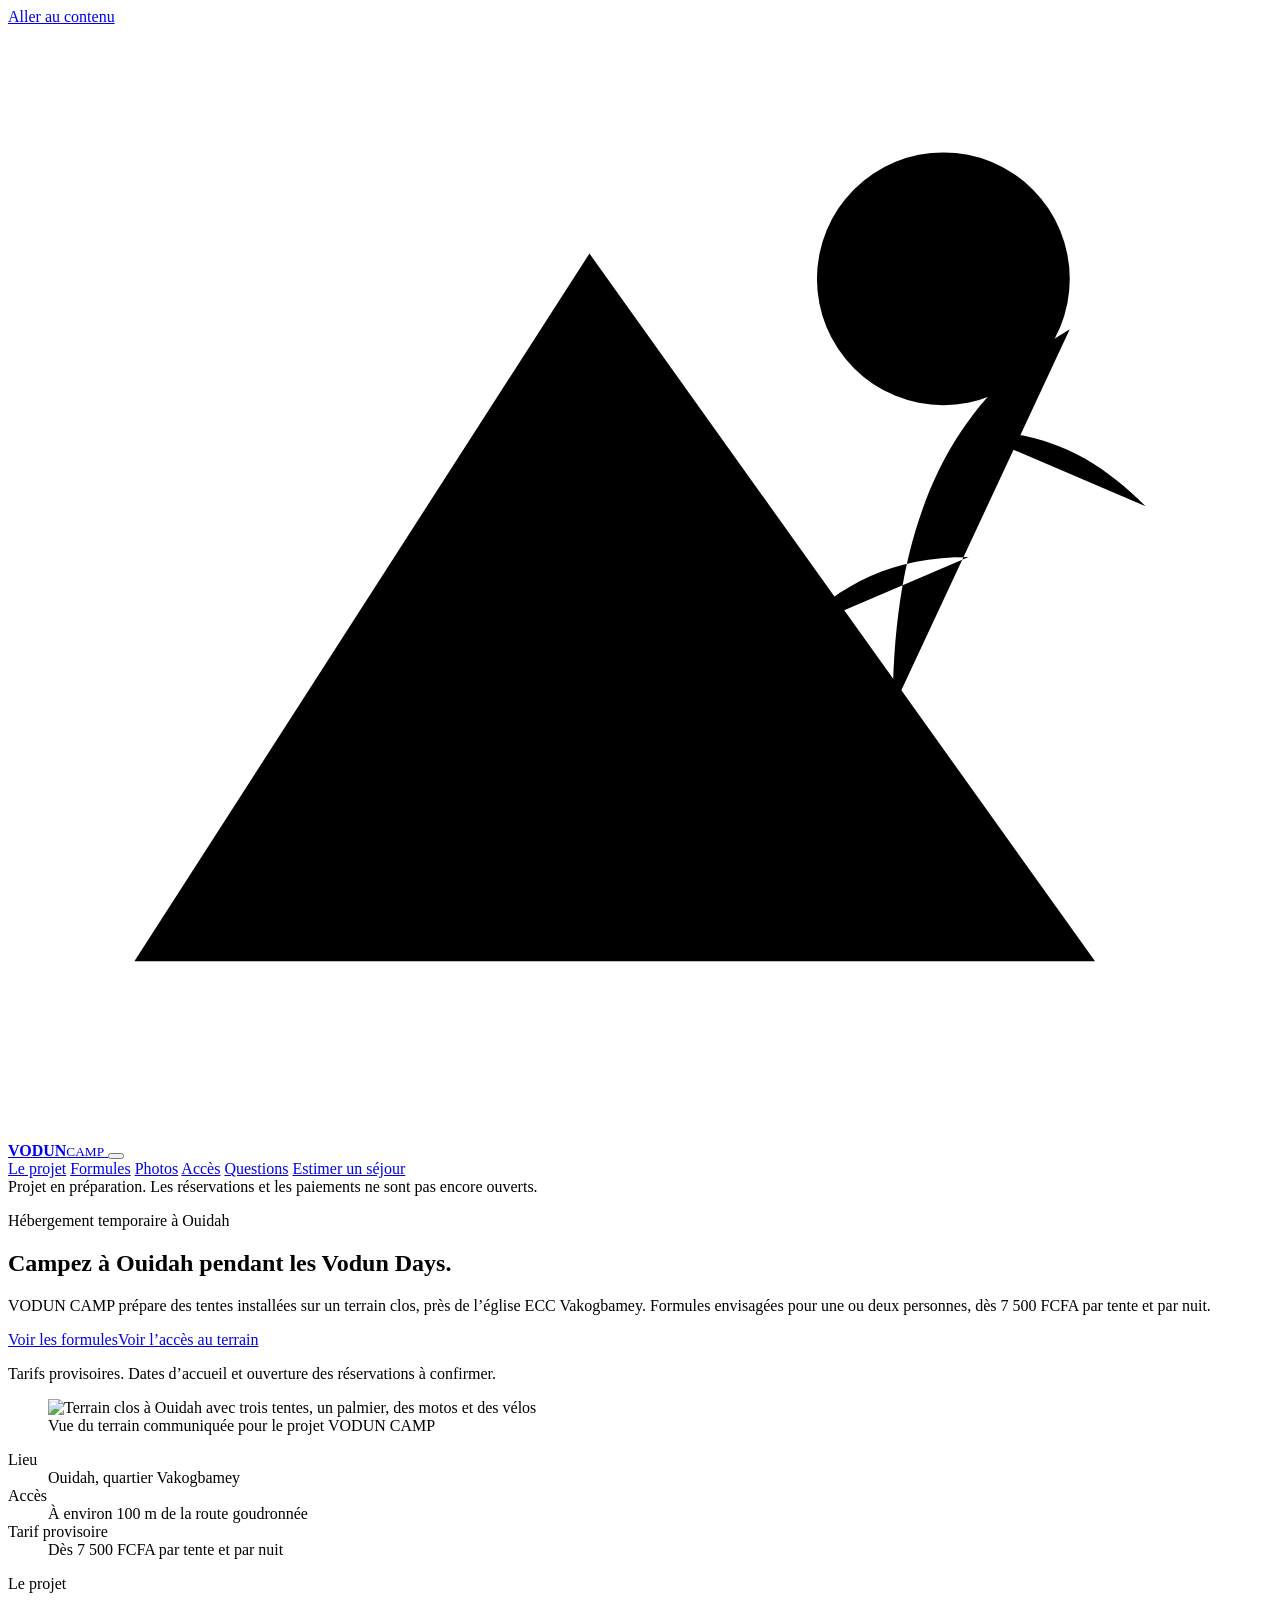
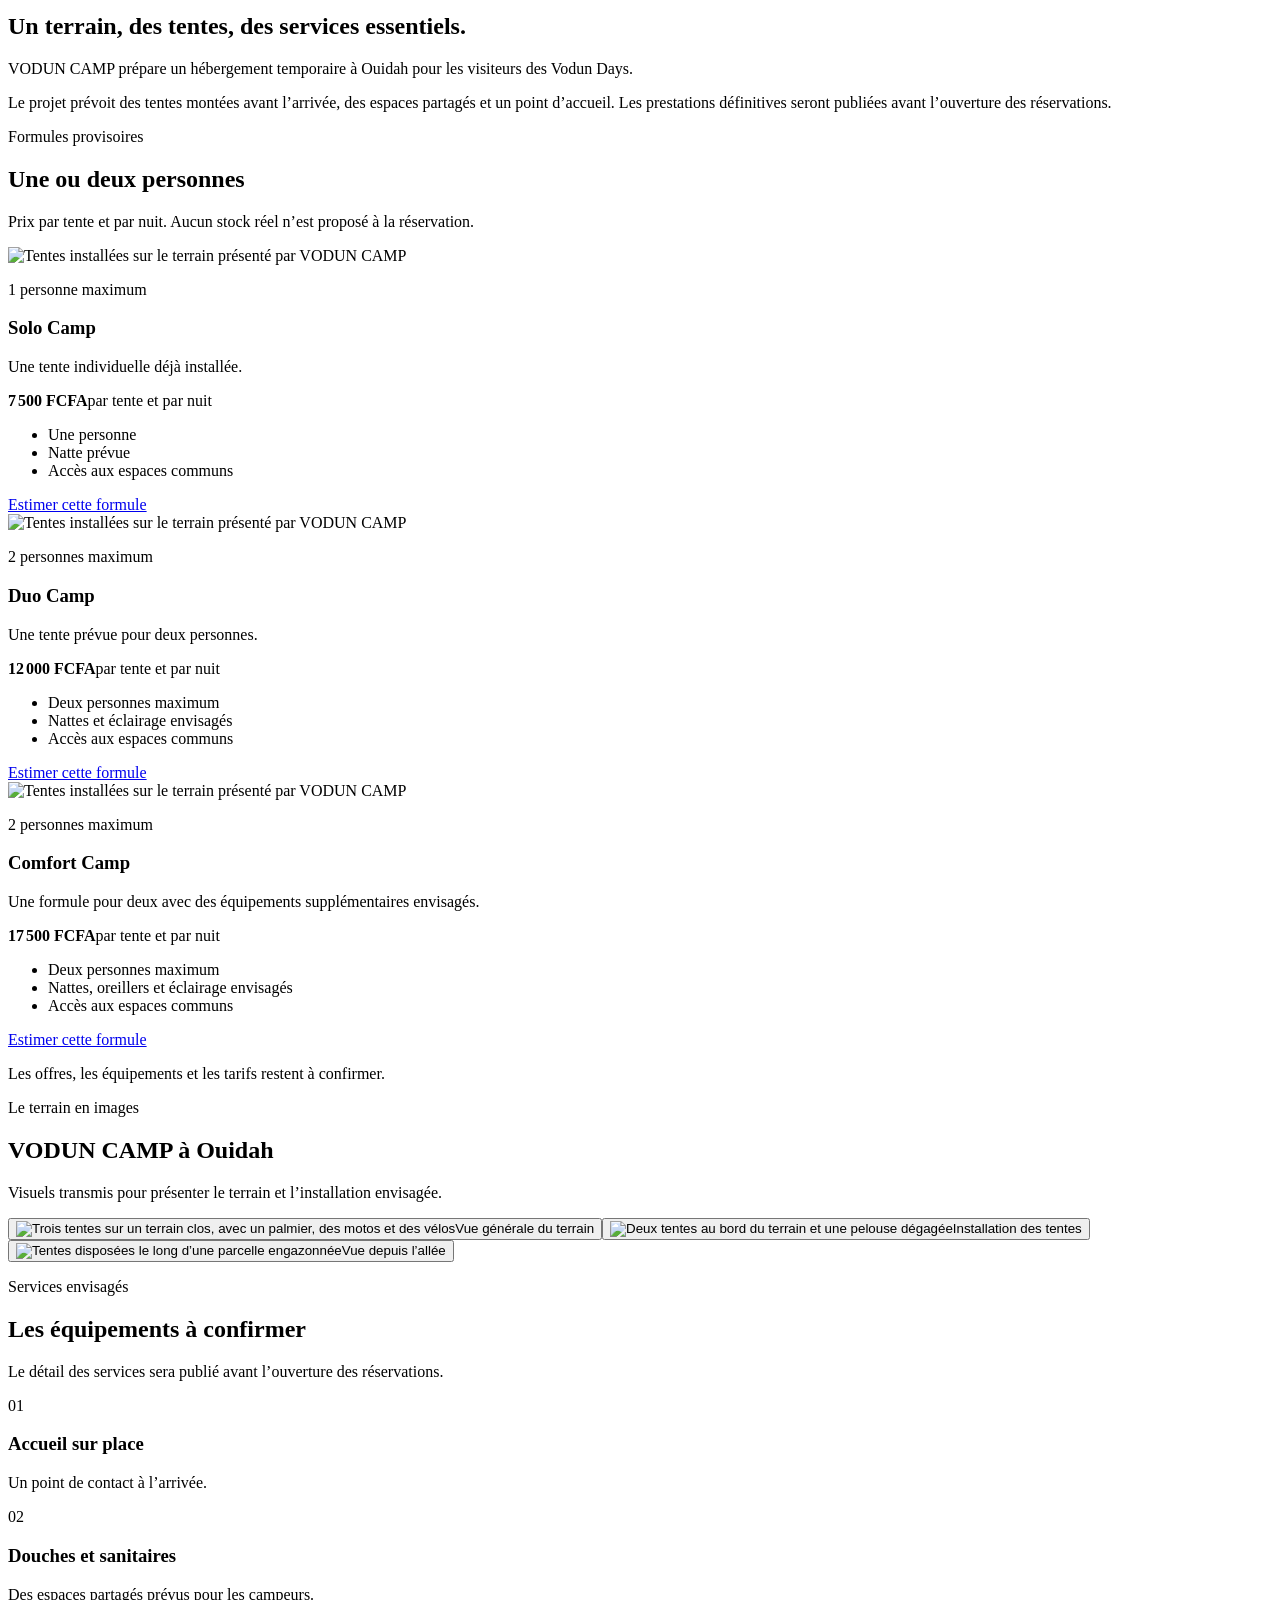
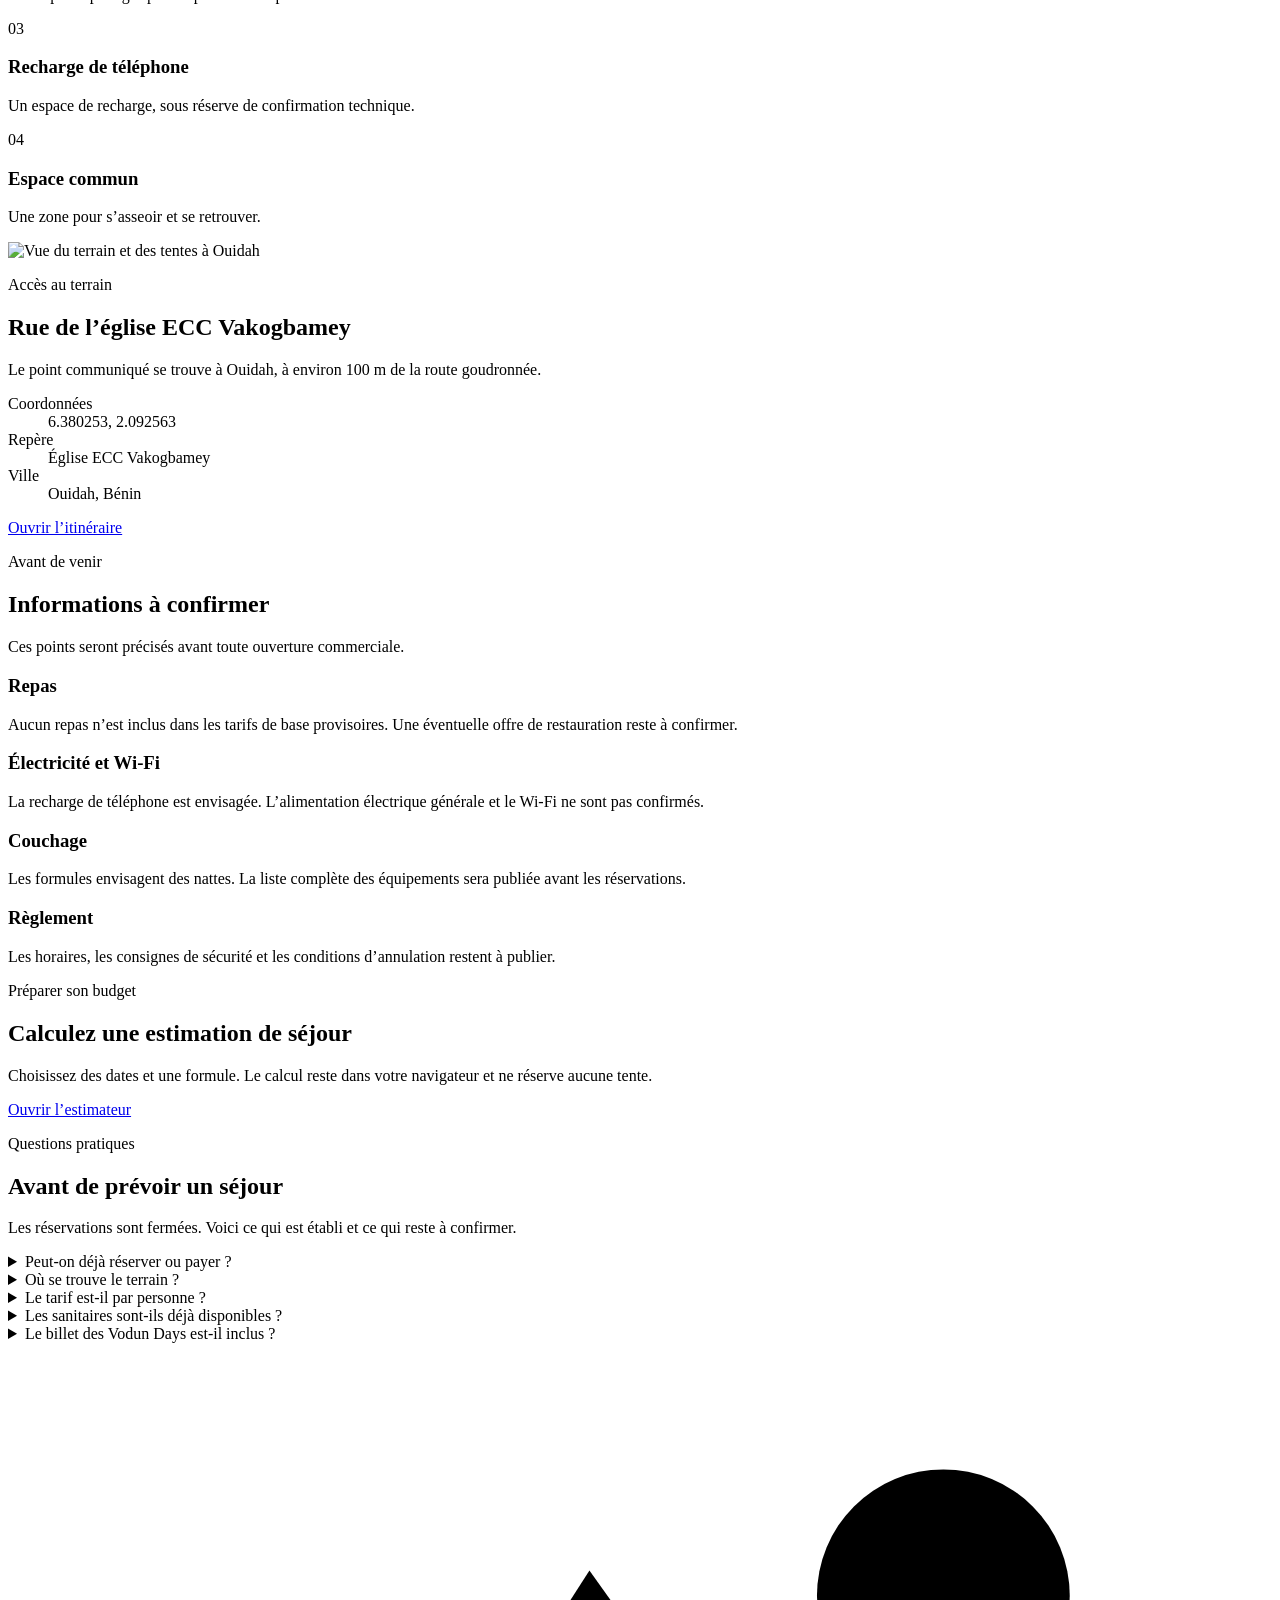
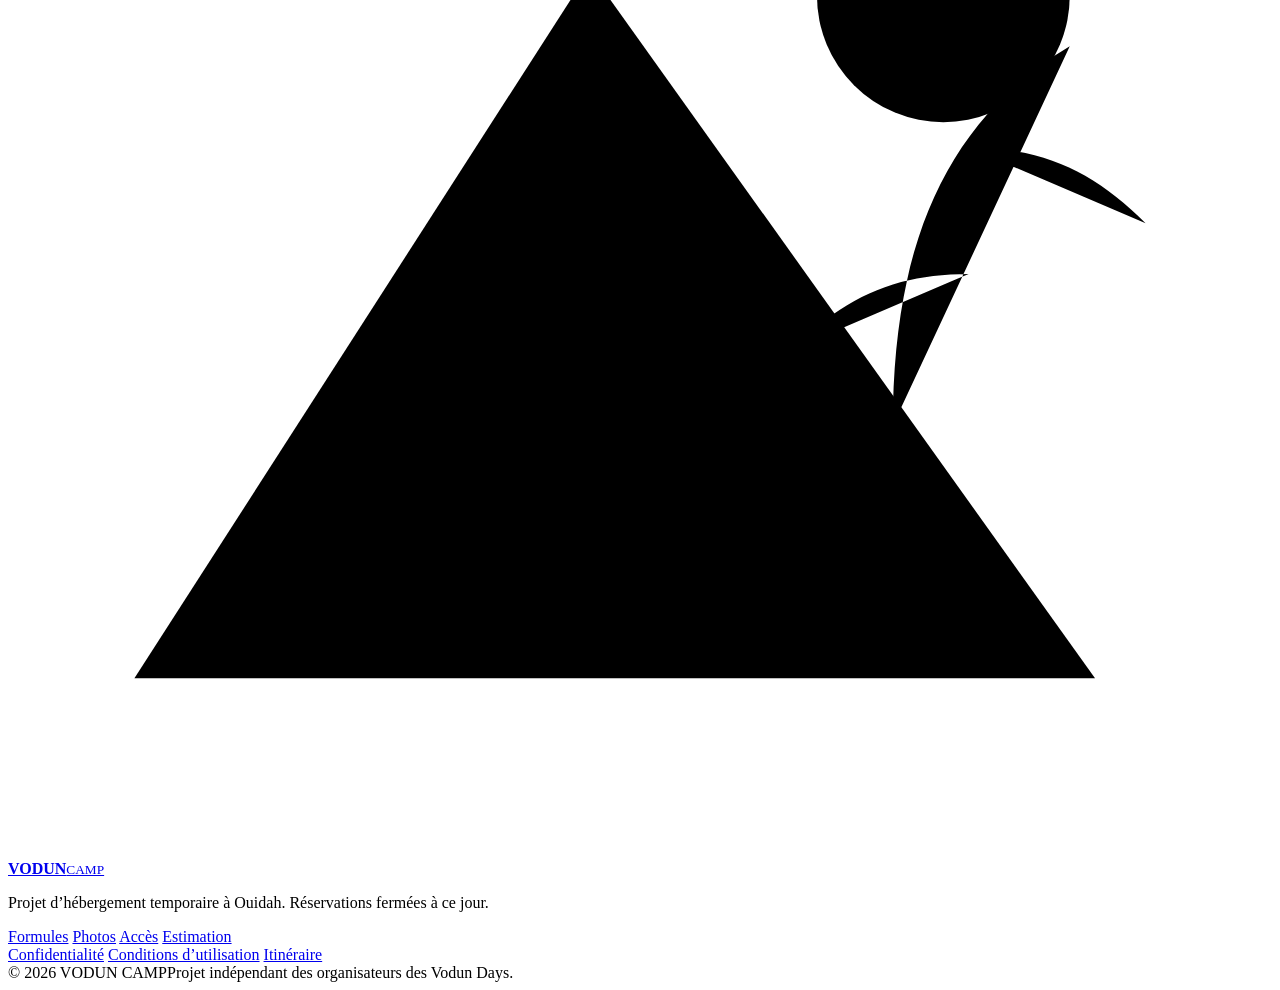
==== commit 4bfa3204: "Prepare real camp photos and prelaunch pages" ====
--- a/index.html
+++ b/index.html
@@ -1,3 +1,2 @@
-<!DOCTYPE html><html lang="fr"> <head><meta charset="UTF-8"><meta name="viewport" content="width=device-width, initial-scale=1"><meta name="theme-color" content="#173F35"><meta name="description" content="Réservez votre tente à Ouidah et profitez des Vodun Days avec une solution d’hébergement confortable, pratique et accessible."><link rel="canonical" href="https://derick1994.github.io/vodun-camp"><meta property="og:type" content="website"><meta property="og:locale" content="fr_FR"><meta property="og:title" content="Vodun Camp | Hébergement en tente à Ouidah"><meta property="og:description" content="Réservez votre tente à Ouidah et profitez des Vodun Days avec une solution d’hébergement confortable, pratique et accessible."><meta property="og:image" content="https://derick1994.github.io/vodun-camp/images/hero/vodun-camp-aerial.jpg"><meta property="og:url" content="https://derick1994.github.io/vodun-camp"><meta name="twitter:card" content="summary_large_image"><meta name="twitter:title" content="Vodun Camp | Hébergement en tente à Ouidah"><meta name="twitter:description" content="Réservez votre tente à Ouidah et profitez des Vodun Days avec une solution d’hébergement confortable, pratique et accessible."><meta name="twitter:image" content="https://derick1994.github.io/vodun-camp/images/hero/vodun-camp-aerial.jpg"><link rel="icon" href="/vodun-camp/icons/favicon.svg" type="image/svg+xml"><title>Vodun Camp | Hébergement en tente à Ouidah</title><script type="application/ld+json">{"@context":"https://schema.org","@type":"Campground","name":"Vodun Camp","description":"Réservez votre tente à Ouidah et profitez des Vodun Days avec une solution d’hébergement confortable, pratique et accessible.","address":{"@type":"PostalAddress","addressLocality":"Ouidah","addressCountry":"BJ"},"email":"bonjour@voduncamp.bj","telephone":"+229 01 00 00 00 00","url":"https://derick1994.github.io/vodun-camp"}</script><link rel="stylesheet" href="/vodun-camp/_astro/index.CBA7g4Jc.css">
-<link rel="stylesheet" href="/vodun-camp/_astro/index.CkMv-l0i.css"></head> <body> <a class="skip-link" href="#contenu">Aller au contenu</a> <header class="site-header" id="site-header" data-astro-cid-3ef6ksr2> <div class="container header-inner" data-astro-cid-3ef6ksr2> <a class="brand light" href="/vodun-camp/" aria-label="Vodun Camp — Accueil" data-astro-cid-tvrurpns> <svg viewBox="0 0 50 44" aria-hidden="true" data-astro-cid-tvrurpns> <circle cx="37" cy="10" r="5" data-astro-cid-tvrurpns></circle> <path d="M5 37 23 9l20 28H5Z" data-astro-cid-tvrurpns></path> <path d="M23 9v28M35 27c0-7 2-12 7-15m-4 4c3 0 5 1 7 3m-7 2c-3 0-5 1-7 3" data-astro-cid-tvrurpns></path> </svg> <span data-astro-cid-tvrurpns><strong data-astro-cid-tvrurpns>VODUN</strong><small data-astro-cid-tvrurpns>CAMP</small></span> </a>  <nav id="main-nav" aria-label="Navigation principale" data-astro-cid-3ef6ksr2> <a href="/vodun-camp/#accueil" data-astro-cid-3ef6ksr2>Accueil</a> <a href="/vodun-camp/#camping" data-astro-cid-3ef6ksr2>Le camping</a> <a href="/vodun-camp/#tentes" data-astro-cid-3ef6ksr2>Nos tentes</a> <a href="/vodun-camp/#services" data-astro-cid-3ef6ksr2>Services</a> <a href="/vodun-camp/#galerie" data-astro-cid-3ef6ksr2>Galerie</a> <a href="/vodun-camp/#faq" data-astro-cid-3ef6ksr2>FAQ</a> <a href="/vodun-camp/#contact" data-astro-cid-3ef6ksr2>Contact</a> </nav> <a class="button button-primary header-cta" href="/vodun-camp/reservation" data-astro-cid-3ef6ksr2>Réserver</a> <button class="menu-toggle" type="button" aria-expanded="false" aria-controls="main-nav" aria-label="Ouvrir le menu" data-astro-cid-3ef6ksr2> <span data-astro-cid-3ef6ksr2></span><span data-astro-cid-3ef6ksr2></span><span data-astro-cid-3ef6ksr2></span> </button> </div> </header> <script type="module">const n=document.querySelector("#site-header"),t=document.querySelector(".menu-toggle"),r=document.querySelector("#main-nav"),a=()=>n?.classList.toggle("scrolled",window.scrollY>24);a();window.addEventListener("scroll",a,{passive:!0});t?.addEventListener("click",()=>{const e=t.getAttribute("aria-expanded")==="true";t.setAttribute("aria-expanded",String(!e)),t.setAttribute("aria-label",e?"Ouvrir le menu":"Fermer le menu"),r?.classList.toggle("open",!e)});r?.querySelectorAll("a").forEach(e=>e.addEventListener("click",()=>{t?.setAttribute("aria-expanded","false"),r.classList.remove("open")}));</script>  <main id="contenu"> <section class="hero" id="accueil" style="--hero-desktop:url('/vodun-camp/images/hero/vodun-camp-aerial.jpg');--hero-mobile:url('/vodun-camp/images/hero/vodun-camp-aerial-mobile.jpg')" data-astro-cid-bbe6dxrz> <div class="hero-media" aria-hidden="true" data-astro-cid-bbe6dxrz></div> <div class="hero-overlay" data-astro-cid-bbe6dxrz></div> <div class="container hero-inner" data-astro-cid-bbe6dxrz> <div class="hero-copy reveal" data-astro-cid-bbe6dxrz> <div class="eyebrow light" data-astro-cid-bbe6dxrz>VODUN CAMP</div> <h1 data-astro-cid-bbe6dxrz>Vivez les Vodun Days <em data-astro-cid-bbe6dxrz>autrement.</em></h1> <p class="hero-subtitle" data-astro-cid-bbe6dxrz>Votre campement confortable et accessible à Ouidah.</p> <p class="hero-description" data-astro-cid-bbe6dxrz>Profitez pleinement des Vodun Days sans vous soucier de trouver une chambre d'hôtel. Réservez votre tente équipée et vivez une expérience unique au cœur de Ouidah.</p> <div class="event-row" data-astro-cid-bbe6dxrz> <span data-astro-cid-bbe6dxrz>⌖ Ouidah, Bénin</span> <span class="event-badge" data-astro-cid-bbe6dxrz>5 — 11 janvier 2027</span> </div> <div class="hero-actions" data-astro-cid-bbe6dxrz> <a class="button button-primary" href="/vodun-camp/reservation" data-astro-cid-bbe6dxrz>Réserver ma tente <span aria-hidden="true" data-astro-cid-bbe6dxrz>→</span></a> <a class="button button-ghost" href="#camping" data-astro-cid-bbe6dxrz>Découvrir le camp</a> </div> <ul class="hero-trust" aria-label="Nos engagements" data-astro-cid-bbe6dxrz> <li data-astro-cid-bbe6dxrz>Hébergement accessible</li><li data-astro-cid-bbe6dxrz>Site aménagé</li><li data-astro-cid-bbe6dxrz>Réservation en ligne</li> </ul> </div> </div> </section>  <div class="container quick-wrap" aria-label="Recherche rapide" data-astro-cid-5eyym3sr> <form class="quick-card" action="/vodun-camp/reservation" method="get" data-astro-cid-5eyym3sr> <label data-astro-cid-5eyym3sr>Arrivée<input type="date" name="checkIn" min="2027-01-05" max="2027-01-11" required data-astro-cid-5eyym3sr></label> <label data-astro-cid-5eyym3sr>Départ<input type="date" name="checkOut" min="2027-01-05" max="2027-01-11" required data-astro-cid-5eyym3sr></label> <label data-astro-cid-5eyym3sr>Voyageurs
-<span class="stepper" data-astro-cid-5eyym3sr><button type="button" data-step="-1" aria-label="Retirer un voyageur" data-astro-cid-5eyym3sr>−</button><input name="guests" value="2" inputmode="numeric" readonly aria-label="Nombre de voyageurs" data-astro-cid-5eyym3sr><button type="button" data-step="1" aria-label="Ajouter un voyageur" data-astro-cid-5eyym3sr>+</button></span> </label> <label data-astro-cid-5eyym3sr>Type<select name="type" data-astro-cid-5eyym3sr><option value="" data-astro-cid-5eyym3sr>Toutes les tentes</option><option value="solo" data-astro-cid-5eyym3sr>Solo Camp</option><option value="duo" data-astro-cid-5eyym3sr>Duo Camp</option><option value="comfort" data-astro-cid-5eyym3sr>Comfort Camp</option></select></label> <button class="button button-primary" type="submit" data-astro-cid-5eyym3sr>Voir les disponibilités <span aria-hidden="true" data-astro-cid-5eyym3sr>→</span></button> </form> </div> <script type="module">document.querySelectorAll(".stepper button").forEach(t=>{t.addEventListener("click",()=>{const e=t.parentElement?.querySelector("input");e&&(e.value=String(Math.max(1,Math.min(6,Number(e.value)+Number(t.dataset.step)))))})});const a=document.querySelector(".quick-card");a?.addEventListener("submit",t=>{const e=a.elements.namedItem("checkIn"),r=a.elements.namedItem("checkOut");e.value&&r.value&&r.value<=e.value&&(t.preventDefault(),r.setCustomValidity("Le départ doit être après l'arrivée."),r.reportValidity())});</script>  <section class="section intro" id="camping" data-astro-cid-j7pv25f6> <div class="container intro-grid" data-astro-cid-j7pv25f6> <div class="intro-copy" data-astro-cid-j7pv25f6><div class="eyebrow" data-astro-cid-j7pv25f6>Une autre façon de séjourner</div><h2 data-astro-cid-j7pv25f6>Votre hébergement pendant les Vodun Days</h2><p data-astro-cid-j7pv25f6>Les hôtels sont complets ou dépassent votre budget ? Vodun Camp vous propose une alternative simple, confortable et accessible pour profiter pleinement de votre séjour à Ouidah.</p><a href="#tentes" class="text-arrow" data-astro-cid-j7pv25f6>Découvrir nos formules <span data-astro-cid-j7pv25f6>→</span></a></div> <div class="benefit-grid" data-astro-cid-j7pv25f6> <article data-astro-cid-j7pv25f6><span data-astro-cid-j7pv25f6>01</span><h3 data-astro-cid-j7pv25f6>Prix accessible</h3><p data-astro-cid-j7pv25f6>Des formules adaptées aux petits budgets.</p></article> <article data-astro-cid-j7pv25f6><span data-astro-cid-j7pv25f6>02</span><h3 data-astro-cid-j7pv25f6>Emplacement pratique</h3><p data-astro-cid-j7pv25f6>Un espace pensé pour les visiteurs des Vodun Days.</p></article> <article data-astro-cid-j7pv25f6><span data-astro-cid-j7pv25f6>03</span><h3 data-astro-cid-j7pv25f6>Expérience unique</h3><p data-astro-cid-j7pv25f6>Dormez sous tente et vivez l'ambiance autrement.</p></article> </div> </div> </section> <section class="section tents" id="tentes" data-astro-cid-j7pv25f6> <div class="container" data-astro-cid-j7pv25f6> <div class="section-heading split" data-astro-cid-j7pv25f6><div data-astro-cid-j7pv25f6><div class="eyebrow" data-astro-cid-j7pv25f6>Nos hébergements</div><h2 data-astro-cid-j7pv25f6>Choisissez votre expérience</h2></div><p data-astro-cid-j7pv25f6>Du strict nécessaire au confort premium, chaque formule comprend un emplacement aménagé et l'accès aux espaces communs.</p></div> <div class="tent-grid" data-astro-cid-j7pv25f6><article class="tent-card" data-astro-cid-vass7l6h> <div class="tent-image" style="--position:25% 45%;--tent-image:url('/vodun-camp/images/hero/vodun-camp-aerial.jpg')" data-astro-cid-vass7l6h>  <span class="availability available" data-astro-cid-vass7l6h>Disponible</span> </div> <div class="tent-content" data-astro-cid-vass7l6h> <div class="tent-heading" data-astro-cid-vass7l6h><div data-astro-cid-vass7l6h><p data-astro-cid-vass7l6h>Jusqu'à 1 personne</p><h3 data-astro-cid-vass7l6h>Solo Camp</h3></div><span class="capacity" aria-label="1 personnes" data-astro-cid-vass7l6h>●</span></div> <p data-astro-cid-vass7l6h>La formule essentielle, pensée pour les voyageurs en solo.</p> <ul data-astro-cid-vass7l6h><li data-astro-cid-vass7l6h>Tente</li><li data-astro-cid-vass7l6h>Matelas</li><li data-astro-cid-vass7l6h>Éclairage</li><li data-astro-cid-vass7l6h>Accès sanitaires</li></ul> <div class="tent-footer" data-astro-cid-vass7l6h><p data-astro-cid-vass7l6h><strong data-astro-cid-vass7l6h>7 500 FCFA</strong><span data-astro-cid-vass7l6h>/ nuit</span></p><a class="button button-secondary" href="/vodun-camp/reservation?type=solo" data-astro-cid-vass7l6h>Choisir</a></div> </div> </article> <article class="tent-card featured" data-astro-cid-vass7l6h> <div class="tent-image" style="--position:55% 48%;--tent-image:url('/vodun-camp/images/hero/vodun-camp-aerial.jpg')" data-astro-cid-vass7l6h> <span class="popular" data-astro-cid-vass7l6h>Populaire</span> <span class="availability available" data-astro-cid-vass7l6h>Disponible</span> </div> <div class="tent-content" data-astro-cid-vass7l6h> <div class="tent-heading" data-astro-cid-vass7l6h><div data-astro-cid-vass7l6h><p data-astro-cid-vass7l6h>Jusqu'à 2 personnes</p><h3 data-astro-cid-vass7l6h>Duo Camp</h3></div><span class="capacity" aria-label="2 personnes" data-astro-cid-vass7l6h>●●</span></div> <p data-astro-cid-vass7l6h>Plus de place pour partager pleinement votre séjour à Ouidah.</p> <ul data-astro-cid-vass7l6h><li data-astro-cid-vass7l6h>Tente</li><li data-astro-cid-vass7l6h>Matelas</li><li data-astro-cid-vass7l6h>Éclairage</li><li data-astro-cid-vass7l6h>Accès sanitaires</li><li data-astro-cid-vass7l6h>Espace rangement</li></ul> <div class="tent-footer" data-astro-cid-vass7l6h><p data-astro-cid-vass7l6h><strong data-astro-cid-vass7l6h>12 000 FCFA</strong><span data-astro-cid-vass7l6h>/ nuit</span></p><a class="button button-secondary" href="/vodun-camp/reservation?type=duo" data-astro-cid-vass7l6h>Choisir</a></div> </div> </article> <article class="tent-card" data-astro-cid-vass7l6h> <div class="tent-image" style="--position:78% 48%;--tent-image:url('/vodun-camp/images/hero/vodun-camp-aerial.jpg')" data-astro-cid-vass7l6h>  <span class="availability available" data-astro-cid-vass7l6h>Disponible</span> </div> <div class="tent-content" data-astro-cid-vass7l6h> <div class="tent-heading" data-astro-cid-vass7l6h><div data-astro-cid-vass7l6h><p data-astro-cid-vass7l6h>Jusqu'à 2 personnes</p><h3 data-astro-cid-vass7l6h>Comfort Camp</h3></div><span class="capacity" aria-label="2 personnes" data-astro-cid-vass7l6h>●●</span></div> <p data-astro-cid-vass7l6h>Une tente premium avec les attentions qui font la différence.</p> <ul data-astro-cid-vass7l6h><li data-astro-cid-vass7l6h>Tente premium</li><li data-astro-cid-vass7l6h>Matelas confort</li><li data-astro-cid-vass7l6h>Oreillers</li><li data-astro-cid-vass7l6h>Éclairage</li><li data-astro-cid-vass7l6h>Rangement</li><li data-astro-cid-vass7l6h>Accès sanitaires</li></ul> <div class="tent-footer" data-astro-cid-vass7l6h><p data-astro-cid-vass7l6h><strong data-astro-cid-vass7l6h>17 500 FCFA</strong><span data-astro-cid-vass7l6h>/ nuit</span></p><a class="button button-secondary" href="/vodun-camp/reservation?type=comfort" data-astro-cid-vass7l6h>Choisir</a></div> </div> </article> </div> <p class="demo-notice" data-astro-cid-j7pv25f6>* Tarifs et stocks affichés à titre de démonstration. Ils seront confirmés avant l'ouverture officielle des réservations.</p> </div> </section> <section class="section gallery-section" id="galerie" data-astro-cid-ihllb3az> <div class="container" data-astro-cid-ihllb3az> <div class="section-heading split" data-astro-cid-ihllb3az><div data-astro-cid-ihllb3az><div class="eyebrow" data-astro-cid-ihllb3az>Le camp en images</div><h2 data-astro-cid-ihllb3az>Imaginez votre séjour</h2></div><p data-astro-cid-ihllb3az>Découvrez les premières simulations du site. Les photos réelles compléteront cette galerie à l'ouverture.</p></div> <div class="gallery-grid" data-astro-cid-ihllb3az> <button class="gallery-item item-1" type="button" data-src="/vodun-camp/images/hero/vodun-camp-aerial.jpg" data-alt="Vue aérienne du projet Vodun Camp" aria-label="Agrandir : Vue aérienne" data-astro-cid-ihllb3az> <picture data-astro-cid-ihllb3az><source media="(max-width: 700px)" srcset="/vodun-camp/images/hero/vodun-camp-aerial-mobile.jpg" data-astro-cid-ihllb3az><img src="/vodun-camp/images/hero/vodun-camp-aerial.jpg" alt="Vue aérienne du projet Vodun Camp" loading="lazy" decoding="async" data-astro-cid-ihllb3az></picture><span data-astro-cid-ihllb3az>Vue aérienne<small data-astro-cid-ihllb3az>Agrandir ↗</small></span> </button><button class="gallery-item item-2" type="button" data-src="/vodun-camp/images/camp/vodun-camp-plan.jpg" data-alt="Plan illustré du projet Vodun Camp" aria-label="Agrandir : Le camp" data-astro-cid-ihllb3az> <picture data-astro-cid-ihllb3az><source media="(max-width: 700px)" srcset="/vodun-camp/images/camp/vodun-camp-plan-mobile.jpg" data-astro-cid-ihllb3az><img src="/vodun-camp/images/camp/vodun-camp-plan.jpg" alt="Plan illustré du projet Vodun Camp" loading="lazy" decoding="async" data-astro-cid-ihllb3az></picture><span data-astro-cid-ihllb3az>Le camp<small data-astro-cid-ihllb3az>Agrandir ↗</small></span> </button><div class="gallery-placeholder item-3" data-astro-cid-ihllb3az><span data-astro-cid-ihllb3az>Photo à venir</span><strong data-astro-cid-ihllb3az>Tentes</strong></div><div class="gallery-placeholder item-4" data-astro-cid-ihllb3az><span data-astro-cid-ihllb3az>Photo à venir</span><strong data-astro-cid-ihllb3az>Allées &amp; accueil</strong></div><div class="gallery-placeholder item-5" data-astro-cid-ihllb3az><span data-astro-cid-ihllb3az>Photo à venir</span><strong data-astro-cid-ihllb3az>Espace détente</strong></div><div class="gallery-placeholder item-6" data-astro-cid-ihllb3az><span data-astro-cid-ihllb3az>Photo à venir</span><strong data-astro-cid-ihllb3az>Sanitaires</strong></div><div class="gallery-placeholder item-7" data-astro-cid-ihllb3az><span data-astro-cid-ihllb3az>Photo à venir</span><strong data-astro-cid-ihllb3az>Ambiance nocturne</strong></div> </div> </div> </section> <dialog class="lightbox" aria-label="Image agrandie" data-astro-cid-ihllb3az> <button type="button" aria-label="Fermer" data-astro-cid-ihllb3az>×</button><img src="" alt="" data-astro-cid-ihllb3az> </dialog> <script type="module">const e=document.querySelector(".lightbox"),c=e?.querySelector("img");document.querySelectorAll(".gallery-item").forEach(t=>t.addEventListener("click",()=>{c&&(c.src=t.dataset.src||"",c.alt=t.dataset.alt||""),e?.showModal()}));e?.querySelector("button")?.addEventListener("click",()=>e.close());e?.addEventListener("click",t=>{t.target===e&&e.close()});</script>  <section class="section services" id="services" data-astro-cid-g5jplrhu> <div class="container" data-astro-cid-g5jplrhu> <div class="section-heading centered" data-astro-cid-g5jplrhu><div class="eyebrow" data-astro-cid-g5jplrhu>Sur place</div><h2 data-astro-cid-g5jplrhu>Tout ce qu'il faut pour profiter de votre séjour</h2><p data-astro-cid-g5jplrhu>Des services utiles, sans superflu, pour un séjour serein au cœur de l'événement.</p></div> <div class="service-grid" data-astro-cid-g5jplrhu> <article data-astro-cid-g5jplrhu><span class="service-icon" data-astro-cid-g5jplrhu><svg viewBox="0 0 24 24" aria-hidden="true" fill="none" stroke="currentColor" stroke-width="1.7" stroke-linecap="round" stroke-linejoin="round"><path d="M7 11h10M8 14v1m4-1v2m4-2v1M6 11a6 6 0 0 1 12 0"/></svg></span><h3 data-astro-cid-g5jplrhu>Douches</h3><p data-astro-cid-g5jplrhu>Espaces de douche entretenus.</p></article><article data-astro-cid-g5jplrhu><span class="service-icon" data-astro-cid-g5jplrhu><svg viewBox="0 0 24 24" aria-hidden="true" fill="none" stroke="currentColor" stroke-width="1.7" stroke-linecap="round" stroke-linejoin="round"><path d="M12 3s6 6 6 11a6 6 0 0 1-12 0c0-5 6-11 6-11Z"/></svg></span><h3 data-astro-cid-g5jplrhu>Sanitaires</h3><p data-astro-cid-g5jplrhu>Sanitaires accessibles sur le site.</p></article><article data-astro-cid-g5jplrhu><span class="service-icon" data-astro-cid-g5jplrhu><svg viewBox="0 0 24 24" aria-hidden="true" fill="none" stroke="currentColor" stroke-width="1.7" stroke-linecap="round" stroke-linejoin="round"><path d="M12 3l7 3v5c0 5-3 8-7 10-4-2-7-5-7-10V6l7-3Z"/><path d="m9 12 2 2 4-4"/></svg></span><h3 data-astro-cid-g5jplrhu>Sécurité</h3><p data-astro-cid-g5jplrhu>Présence et contrôle des accès.</p></article><article data-astro-cid-g5jplrhu><span class="service-icon" data-astro-cid-g5jplrhu><svg viewBox="0 0 24 24" aria-hidden="true" fill="none" stroke="currentColor" stroke-width="1.7" stroke-linecap="round" stroke-linejoin="round"><path d="m13 2-7 11h6l-1 9 7-12h-6l1-8Z"/></svg></span><h3 data-astro-cid-g5jplrhu>Électricité</h3><p data-astro-cid-g5jplrhu>Éclairage des zones communes.</p></article><article data-astro-cid-g5jplrhu><span class="service-icon" data-astro-cid-g5jplrhu><svg viewBox="0 0 24 24" aria-hidden="true" fill="none" stroke="currentColor" stroke-width="1.7" stroke-linecap="round" stroke-linejoin="round"><rect x="7" y="2" width="10" height="20" rx="2"/><path d="M11 18h2"/></svg></span><h3 data-astro-cid-g5jplrhu>Recharge téléphone</h3><p data-astro-cid-g5jplrhu>Points de recharge partagés.</p></article><article data-astro-cid-g5jplrhu><span class="service-icon" data-astro-cid-g5jplrhu><svg viewBox="0 0 24 24" aria-hidden="true" fill="none" stroke="currentColor" stroke-width="1.7" stroke-linecap="round" stroke-linejoin="round"><path d="M5 8h14l-1 13H6L5 8Z"/><path d="M9 8V6a3 3 0 0 1 6 0v2"/></svg></span><h3 data-astro-cid-g5jplrhu>Consigne</h3><p data-astro-cid-g5jplrhu>Bagages gardés en option.</p></article><article data-astro-cid-g5jplrhu><span class="service-icon" data-astro-cid-g5jplrhu><svg viewBox="0 0 24 24" aria-hidden="true" fill="none" stroke="currentColor" stroke-width="1.7" stroke-linecap="round" stroke-linejoin="round"><path d="M20 4C11 4 5 9 5 16c5 1 12-1 15-12Z"/><path d="M4 21c2-5 6-9 12-12"/></svg></span><h3 data-astro-cid-g5jplrhu>Espace détente</h3><p data-astro-cid-g5jplrhu>Une zone calme pour se retrouver.</p></article><article data-astro-cid-g5jplrhu><span class="service-icon" data-astro-cid-g5jplrhu><svg viewBox="0 0 24 24" aria-hidden="true" fill="none" stroke="currentColor" stroke-width="1.7" stroke-linecap="round" stroke-linejoin="round"><path d="M7 3v8M4 3v5a3 3 0 0 0 6 0V3M7 11v10M16 3v18M16 3c3 2 4 5 0 9"/></svg></span><h3 data-astro-cid-g5jplrhu>Restauration</h3><p data-astro-cid-g5jplrhu>Offre locale à proximité du camp.</p></article><article data-astro-cid-g5jplrhu><span class="service-icon" data-astro-cid-g5jplrhu><svg viewBox="0 0 24 24" aria-hidden="true" fill="none" stroke="currentColor" stroke-width="1.7" stroke-linecap="round" stroke-linejoin="round"><circle cx="12" cy="12" r="9"/><path d="M9.5 9a2.5 2.5 0 1 1 3.5 2.3c-.7.3-1 .7-1 1.7M12 17h.01"/></svg></span><h3 data-astro-cid-g5jplrhu>Assistance</h3><p data-astro-cid-g5jplrhu>Une équipe disponible sur place.</p></article><article data-astro-cid-g5jplrhu><span class="service-icon" data-astro-cid-g5jplrhu><svg viewBox="0 0 24 24" aria-hidden="true" fill="none" stroke="currentColor" stroke-width="1.7" stroke-linecap="round" stroke-linejoin="round"><rect x="4" y="3" width="16" height="15" rx="3"/><path d="M4 12h16M8 18v2m8-2v2M8 7h8"/></svg></span><h3 data-astro-cid-g5jplrhu>Navette</h3><p data-astro-cid-g5jplrhu>Transport proposé en option.</p></article> </div> <p class="service-note" data-astro-cid-g5jplrhu>La liste finale des services sera confirmée avant l'ouverture du camp.</p> </div> </section>  <section class="section process" data-astro-cid-j7pv25f6> <div class="container" data-astro-cid-j7pv25f6> <div class="section-heading centered" data-astro-cid-j7pv25f6><div class="eyebrow" data-astro-cid-j7pv25f6>Simple et rapide</div><h2 data-astro-cid-j7pv25f6>Comment ça marche ?</h2></div> <div class="process-grid" data-astro-cid-j7pv25f6> <article data-astro-cid-j7pv25f6><span data-astro-cid-j7pv25f6>01</span><div data-astro-cid-j7pv25f6><h3 data-astro-cid-j7pv25f6>Choisissez</h3><p data-astro-cid-j7pv25f6>Sélectionnez votre tente et vos dates.</p></div></article> <article data-astro-cid-j7pv25f6><span data-astro-cid-j7pv25f6>02</span><div data-astro-cid-j7pv25f6><h3 data-astro-cid-j7pv25f6>Réservez</h3><p data-astro-cid-j7pv25f6>Complétez vos informations et confirmez votre demande.</p></div></article> <article data-astro-cid-j7pv25f6><span data-astro-cid-j7pv25f6>03</span><div data-astro-cid-j7pv25f6><h3 data-astro-cid-j7pv25f6>Profitez</h3><p data-astro-cid-j7pv25f6>Présentez votre confirmation à votre arrivée et installez-vous.</p></div></article> </div> </div> </section> <section class="experience" style="--experience-image:url('/vodun-camp/images/camp/vodun-camp-plan.jpg')" data-astro-cid-j7pv25f6> <div class="experience-media" data-astro-cid-j7pv25f6></div><div class="experience-overlay" data-astro-cid-j7pv25f6></div> <div class="container experience-content" data-astro-cid-j7pv25f6><div data-astro-cid-j7pv25f6><div class="eyebrow light" data-astro-cid-j7pv25f6>Au rythme de Ouidah</div><h2 data-astro-cid-j7pv25f6>Plus qu'une tente,<br data-astro-cid-j7pv25f6>une expérience.</h2><p data-astro-cid-j7pv25f6>Réveillez-vous au cœur de Ouidah et profitez pleinement de l'atmosphère des Vodun Days.</p><a class="button button-primary" href="/vodun-camp/reservation" data-astro-cid-j7pv25f6>Préparer mon séjour</a></div> <dl data-astro-cid-j7pv25f6><div data-astro-cid-j7pv25f6><dt data-astro-cid-j7pv25f6>60*</dt><dd data-astro-cid-j7pv25f6>Tentes</dd></div><div data-astro-cid-j7pv25f6><dt data-astro-cid-j7pv25f6>24/7</dt><dd data-astro-cid-j7pv25f6>Assistance</dd></div><div data-astro-cid-j7pv25f6><dt data-astro-cid-j7pv25f6>100*</dt><dd data-astro-cid-j7pv25f6>Places</dd></div><div data-astro-cid-j7pv25f6><dt data-astro-cid-j7pv25f6>7</dt><dd data-astro-cid-j7pv25f6>Jours d'expérience</dd></div></dl> </div> <p class="stats-note" data-astro-cid-j7pv25f6>* Capacités de démonstration à confirmer.</p> </section> <section class="section faq-section" id="faq" data-astro-cid-al2ca2vr> <div class="container faq-layout" data-astro-cid-al2ca2vr> <div class="section-heading" data-astro-cid-al2ca2vr><div class="eyebrow" data-astro-cid-al2ca2vr>Questions fréquentes</div><h2 data-astro-cid-al2ca2vr>Tout ce que vous devez savoir</h2><p data-astro-cid-al2ca2vr>Une réponse manque ? Notre équipe vous répond directement sur WhatsApp.</p><a class="text-link" href="/vodun-camp/#contact" data-astro-cid-al2ca2vr>Nous contacter <span data-astro-cid-al2ca2vr>→</span></a></div> <div class="faq-list" data-astro-cid-al2ca2vr> <details open data-astro-cid-al2ca2vr><summary data-astro-cid-al2ca2vr>Où se trouve Vodun Camp ?<span aria-hidden="true" data-astro-cid-al2ca2vr>+</span></summary><p data-astro-cid-al2ca2vr>Le camp est prévu à Ouidah, au Bénin. L&#39;adresse précise et les indications d&#39;accès seront communiquées avant l&#39;ouverture des réservations définitives.</p></details><details data-astro-cid-al2ca2vr><summary data-astro-cid-al2ca2vr>Que comprend la réservation ?<span aria-hidden="true" data-astro-cid-al2ca2vr>+</span></summary><p data-astro-cid-al2ca2vr>Votre tente équipée selon la formule choisie, l&#39;accès aux sanitaires et aux espaces communs du camp pendant toute la durée réservée.</p></details><details data-astro-cid-al2ca2vr><summary data-astro-cid-al2ca2vr>Les sanitaires sont-ils disponibles ?<span aria-hidden="true" data-astro-cid-al2ca2vr>+</span></summary><p data-astro-cid-al2ca2vr>Oui, des sanitaires et des espaces de douche sont prévus sur le site et feront l’objet d’un entretien régulier.</p></details><details data-astro-cid-al2ca2vr><summary data-astro-cid-al2ca2vr>Puis-je annuler ma réservation ?<span aria-hidden="true" data-astro-cid-al2ca2vr>+</span></summary><p data-astro-cid-al2ca2vr>Les conditions d&#39;annulation définitives seront précisées dans les conditions de réservation avant l&#39;ouverture commerciale.</p></details><details data-astro-cid-al2ca2vr><summary data-astro-cid-al2ca2vr>Comment effectuer le paiement ?<span aria-hidden="true" data-astro-cid-al2ca2vr>+</span></summary><p data-astro-cid-al2ca2vr>L&#39;interface prévoit Mobile Money et carte bancaire. Le paiement réel n&#39;est pas encore activé dans cette version de démonstration.</p></details><details data-astro-cid-al2ca2vr><summary data-astro-cid-al2ca2vr>Puis-je réserver plusieurs tentes ?<span aria-hidden="true" data-astro-cid-al2ca2vr>+</span></summary><p data-astro-cid-al2ca2vr>La V1 traite une tente par réservation. Pour un groupe, contactez-nous sur WhatsApp afin d&#39;organiser plusieurs tentes.</p></details><details data-astro-cid-al2ca2vr><summary data-astro-cid-al2ca2vr>Le site est-il sécurisé ?<span aria-hidden="true" data-astro-cid-al2ca2vr>+</span></summary><p data-astro-cid-al2ca2vr>Le site ne demande ni ne conserve de données bancaires. Le paiement sera confié à un prestataire sécurisé lors de son activation.</p></details><details data-astro-cid-al2ca2vr><summary data-astro-cid-al2ca2vr>À quelle heure puis-je arriver ?<span aria-hidden="true" data-astro-cid-al2ca2vr>+</span></summary><p data-astro-cid-al2ca2vr>Les heures d&#39;arrivée seront indiquées dans votre confirmation finale. Contactez-nous si vous prévoyez une arrivée tardive.</p></details> </div> </div> </section>  </main> <footer class="site-footer" id="contact" data-astro-cid-sz7xmlte> <div class="container contact-banner" data-astro-cid-sz7xmlte> <div data-astro-cid-sz7xmlte><span data-astro-cid-sz7xmlte>Besoin d'un renseignement ?</span><h2 data-astro-cid-sz7xmlte>Une question ? Nous sommes là.</h2></div> <div class="contact-actions" data-astro-cid-sz7xmlte><a class="button button-primary" href="https://wa.me/2290100000000?text=Bonjour%20Vodun%20Camp%2C%20je%20souhaite%20avoir%20des%20informations%20concernant%20une%20r%C3%A9servation." target="_blank" rel="noopener" data-astro-cid-sz7xmlte>Écrire sur WhatsApp</a><a class="button button-ghost" href="mailto:bonjour@voduncamp.bj" data-astro-cid-sz7xmlte>Envoyer un e-mail</a></div> </div> <div class="container footer-grid" data-astro-cid-sz7xmlte> <div class="footer-brand" data-astro-cid-sz7xmlte><a class="brand light" href="/vodun-camp/" aria-label="Vodun Camp — Accueil" data-astro-cid-tvrurpns> <svg viewBox="0 0 50 44" aria-hidden="true" data-astro-cid-tvrurpns> <circle cx="37" cy="10" r="5" data-astro-cid-tvrurpns></circle> <path d="M5 37 23 9l20 28H5Z" data-astro-cid-tvrurpns></path> <path d="M23 9v28M35 27c0-7 2-12 7-15m-4 4c3 0 5 1 7 3m-7 2c-3 0-5 1-7 3" data-astro-cid-tvrurpns></path> </svg> <span data-astro-cid-tvrurpns><strong data-astro-cid-tvrurpns>VODUN</strong><small data-astro-cid-tvrurpns>CAMP</small></span> </a> <p data-astro-cid-sz7xmlte>Vivez l&#39;événement autrement.</p><p class="independent" data-astro-cid-sz7xmlte>Vodun Camp est un service d'hébergement indépendant.</p></div> <div data-astro-cid-sz7xmlte><h3 data-astro-cid-sz7xmlte>Navigation</h3><a href="/vodun-camp/" data-astro-cid-sz7xmlte>Accueil</a><a href="/vodun-camp/#camping" data-astro-cid-sz7xmlte>Le camping</a><a href="/vodun-camp/#galerie" data-astro-cid-sz7xmlte>Galerie</a></div> <div data-astro-cid-sz7xmlte><h3 data-astro-cid-sz7xmlte>Hébergement</h3><a href="/vodun-camp/#tentes" data-astro-cid-sz7xmlte>Nos tentes</a><a href="/vodun-camp/reservation" data-astro-cid-sz7xmlte>Réserver</a><a href="/vodun-camp/#faq" data-astro-cid-sz7xmlte>FAQ</a></div> <div data-astro-cid-sz7xmlte><h3 data-astro-cid-sz7xmlte>Contact</h3><a href="tel:+2290100000000" data-astro-cid-sz7xmlte>+229 01 00 00 00 00</a><a href="mailto:bonjour@voduncamp.bj" data-astro-cid-sz7xmlte>bonjour@voduncamp.bj</a><span data-astro-cid-sz7xmlte>Ouidah, Bénin</span><a href="https://www.openstreetmap.org/search?query=Ouidah%2C%20B%C3%A9nin" target="_blank" rel="noopener" data-astro-cid-sz7xmlte>Voir sur la carte ↗</a></div> </div> <div class="container footer-bottom" data-astro-cid-sz7xmlte><p data-astro-cid-sz7xmlte>© 2027 Vodun Camp. Tous droits réservés.</p><div data-astro-cid-sz7xmlte><a href="#" data-astro-cid-sz7xmlte>Instagram</a><a href="#" data-astro-cid-sz7xmlte>Facebook</a><a href="#" data-astro-cid-sz7xmlte>TikTok</a><a href="https://wa.me/2290100000000?text=Bonjour%20Vodun%20Camp%2C%20je%20souhaite%20avoir%20des%20informations%20concernant%20une%20r%C3%A9servation." data-astro-cid-sz7xmlte>WhatsApp</a></div></div> </footer>  <a class="whatsapp-float" href="https://wa.me/2290100000000?text=Bonjour%20Vodun%20Camp%2C%20je%20souhaite%20avoir%20des%20informations%20concernant%20une%20r%C3%A9servation." target="_blank" rel="noopener" aria-label="Contacter Vodun Camp sur WhatsApp" data-astro-cid-m5whh2lu><span data-astro-cid-m5whh2lu>Besoin d'aide ?</span><strong data-astro-cid-m5whh2lu>WA</strong></a> <div class="mobile-booking-bar" data-astro-cid-m5whh2lu><p data-astro-cid-m5whh2lu><small data-astro-cid-m5whh2lu>À partir de</small><strong data-astro-cid-m5whh2lu>7 500 FCFA</strong></p><a class="button button-primary" href="/vodun-camp/reservation" data-astro-cid-m5whh2lu>Réserver</a></div>  </body></html> +<!DOCTYPE html><html lang="fr"> <head><meta charset="UTF-8"><meta name="viewport" content="width=device-width, initial-scale=1"><meta name="theme-color" content="#173F35"><meta name="description" content="VODUN CAMP prépare un hébergement temporaire sous tente à Ouidah. Consultez le lieu, les formules et les tarifs provisoires."><link rel="canonical" href="https://derick1994.github.io/vodun-camp/"><meta property="og:type" content="website"><meta property="og:locale" content="fr_FR"><meta property="og:title" content="VODUN CAMP | Camping temporaire à Ouidah"><meta property="og:description" content="VODUN CAMP prépare un hébergement temporaire sous tente à Ouidah. Consultez le lieu, les formules et les tarifs provisoires."><meta property="og:image" content="https://derick1994.github.io/vodun-camp/images/camp/camp-01.jpg"><meta property="og:url" content="https://derick1994.github.io/vodun-camp/"><meta name="twitter:card" content="summary_large_image"><meta name="twitter:title" content="VODUN CAMP | Camping temporaire à Ouidah"><meta name="twitter:description" content="VODUN CAMP prépare un hébergement temporaire sous tente à Ouidah. Consultez le lieu, les formules et les tarifs provisoires."><meta name="twitter:image" content="https://derick1994.github.io/vodun-camp/images/camp/camp-01.jpg"><link rel="icon" href="/vodun-camp/icons/favicon.svg" type="image/svg+xml"><title>VODUN CAMP | Camping temporaire à Ouidah</title><link rel="stylesheet" href="/vodun-camp/_astro/cgu.CXVHtdZZ.css">
+<link rel="stylesheet" href="/vodun-camp/_astro/index.DjIVDuvm.css"></head> <body> <a class="skip-link" href="#contenu">Aller au contenu</a> <header class="site-header" data-astro-cid-3ef6ksr2> <div class="container header-inner" data-astro-cid-3ef6ksr2> <a class="brand light" href="/vodun-camp/" aria-label="Vodun Camp, accueil" data-astro-cid-tvrurpns> <svg viewBox="0 0 50 44" aria-hidden="true" data-astro-cid-tvrurpns> <circle cx="37" cy="10" r="5" data-astro-cid-tvrurpns></circle> <path d="M5 37 23 9l20 28H5Z" data-astro-cid-tvrurpns></path> <path d="M23 9v28M35 27c0-7 2-12 7-15m-4 4c3 0 5 1 7 3m-7 2c-3 0-5 1-7 3" data-astro-cid-tvrurpns></path> </svg> <span data-astro-cid-tvrurpns><strong data-astro-cid-tvrurpns>VODUN</strong><small data-astro-cid-tvrurpns>CAMP</small></span> </a>  <button class="menu-toggle" type="button" aria-label="Ouvrir le menu" aria-expanded="false" aria-controls="main-nav" data-astro-cid-3ef6ksr2><span data-astro-cid-3ef6ksr2></span><span data-astro-cid-3ef6ksr2></span><span data-astro-cid-3ef6ksr2></span></button> <nav id="main-nav" aria-label="Navigation principale" data-astro-cid-3ef6ksr2> <a href="/vodun-camp/#camping" data-astro-cid-3ef6ksr2>Le projet</a> <a href="/vodun-camp/#tentes" data-astro-cid-3ef6ksr2>Formules</a> <a href="/vodun-camp/#galerie" data-astro-cid-3ef6ksr2>Photos</a> <a href="/vodun-camp/#acces" data-astro-cid-3ef6ksr2>Accès</a> <a href="/vodun-camp/#faq" data-astro-cid-3ef6ksr2>Questions</a> <a class="button header-cta" href="/vodun-camp/reservation" data-astro-cid-3ef6ksr2>Estimer un séjour</a> </nav> </div> </header> <script type="module">const t=document.querySelector(".menu-toggle"),r=document.querySelector("#main-nav");t?.addEventListener("click",()=>{const e=t.getAttribute("aria-expanded")==="true";t.setAttribute("aria-expanded",String(!e)),t.setAttribute("aria-label",e?"Ouvrir le menu":"Fermer le menu"),r?.classList.toggle("open",!e)});r?.querySelectorAll("a").forEach(e=>e.addEventListener("click",()=>{t?.setAttribute("aria-expanded","false"),r.classList.remove("open")}));</script>  <main id="contenu"> <div class="status-bar" data-astro-cid-j7pv25f6>Projet en préparation. Les réservations et les paiements ne sont pas encore ouverts.</div> <section class="hero" id="accueil" aria-labelledby="hero-title" data-astro-cid-bbe6dxrz> <div class="hero-copy" data-astro-cid-bbe6dxrz> <p class="eyebrow light" data-astro-cid-bbe6dxrz>Hébergement temporaire à Ouidah</p> <h1 id="hero-title" data-astro-cid-bbe6dxrz>Campez à Ouidah pendant les Vodun Days.</h1> <p data-astro-cid-bbe6dxrz>VODUN CAMP prépare des tentes installées sur un terrain clos, près de l’église ECC Vakogbamey. Formules envisagées pour une ou deux personnes, dès 7 500 FCFA par tente et par nuit.</p> <div class="hero-actions" data-astro-cid-bbe6dxrz><a class="button hero-button" href="/vodun-camp/#tentes" data-astro-cid-bbe6dxrz>Voir les formules</a><a class="hero-link" href="/vodun-camp/#acces" data-astro-cid-bbe6dxrz>Voir l’accès au terrain</a></div> <p class="hero-note" data-astro-cid-bbe6dxrz>Tarifs provisoires. Dates d’accueil et ouverture des réservations à confirmer.</p> </div> <figure class="hero-media" data-astro-cid-bbe6dxrz><img src="/vodun-camp/images/camp/camp-01.jpg" alt="Terrain clos à Ouidah avec trois tentes, un palmier, des motos et des vélos" fetchpriority="high" data-astro-cid-bbe6dxrz><figcaption data-astro-cid-bbe6dxrz>Vue du terrain communiquée pour le projet VODUN CAMP</figcaption></figure> </section>  <dl class="facts container" aria-label="Informations principales" data-astro-cid-j7pv25f6> <div data-astro-cid-j7pv25f6><dt data-astro-cid-j7pv25f6>Lieu</dt><dd data-astro-cid-j7pv25f6>Ouidah, quartier Vakogbamey</dd></div> <div data-astro-cid-j7pv25f6><dt data-astro-cid-j7pv25f6>Accès</dt><dd data-astro-cid-j7pv25f6>À environ 100 m de la route goudronnée</dd></div> <div data-astro-cid-j7pv25f6><dt data-astro-cid-j7pv25f6>Tarif provisoire</dt><dd data-astro-cid-j7pv25f6>Dès 7 500 FCFA par tente et par nuit</dd></div> </dl> <section class="section intro" id="camping" data-astro-cid-j7pv25f6> <div class="container intro-grid" data-astro-cid-j7pv25f6> <div data-astro-cid-j7pv25f6><p class="eyebrow" data-astro-cid-j7pv25f6>Le projet</p><h2 data-astro-cid-j7pv25f6>Un terrain, des tentes, des services essentiels.</h2></div> <div data-astro-cid-j7pv25f6><p data-astro-cid-j7pv25f6>VODUN CAMP prépare un hébergement temporaire à Ouidah pour les visiteurs des Vodun Days.</p><p data-astro-cid-j7pv25f6>Le projet prévoit des tentes montées avant l’arrivée, des espaces partagés et un point d’accueil. Les prestations définitives seront publiées avant l’ouverture des réservations.</p></div> </div> </section> <section class="section tents" id="tentes" data-astro-cid-j7pv25f6> <div class="container" data-astro-cid-j7pv25f6> <div class="section-heading split" data-astro-cid-j7pv25f6><div data-astro-cid-j7pv25f6><p class="eyebrow" data-astro-cid-j7pv25f6>Formules provisoires</p><h2 data-astro-cid-j7pv25f6>Une ou deux personnes</h2></div><p data-astro-cid-j7pv25f6>Prix par tente et par nuit. Aucun stock réel n’est proposé à la réservation.</p></div> <div class="tent-grid" data-astro-cid-j7pv25f6><article class="tent-card" data-astro-cid-vass7l6h> <img src="/vodun-camp/images/camp/camp-01.jpg" alt="Tentes installées sur le terrain présenté par VODUN CAMP" loading="lazy" data-astro-cid-vass7l6h> <div class="tent-content" data-astro-cid-vass7l6h> <p class="tent-meta" data-astro-cid-vass7l6h>1 personne maximum</p> <h3 data-astro-cid-vass7l6h>Solo Camp</h3> <p data-astro-cid-vass7l6h>Une tente individuelle déjà installée.</p> <p class="tent-price" data-astro-cid-vass7l6h><strong data-astro-cid-vass7l6h>7 500 FCFA</strong><span data-astro-cid-vass7l6h>par tente et par nuit</span></p> <ul data-astro-cid-vass7l6h><li data-astro-cid-vass7l6h>Une personne</li><li data-astro-cid-vass7l6h>Natte prévue</li><li data-astro-cid-vass7l6h>Accès aux espaces communs</li></ul> <a class="button button-secondary" href="/vodun-camp/reservation?type=solo" data-astro-cid-vass7l6h>Estimer cette formule</a> </div> </article> <article class="tent-card" data-astro-cid-vass7l6h> <img src="/vodun-camp/images/camp/camp-02.jpg" alt="Tentes installées sur le terrain présenté par VODUN CAMP" loading="lazy" data-astro-cid-vass7l6h> <div class="tent-content" data-astro-cid-vass7l6h> <p class="tent-meta" data-astro-cid-vass7l6h>2 personnes maximum</p> <h3 data-astro-cid-vass7l6h>Duo Camp</h3> <p data-astro-cid-vass7l6h>Une tente prévue pour deux personnes.</p> <p class="tent-price" data-astro-cid-vass7l6h><strong data-astro-cid-vass7l6h>12 000 FCFA</strong><span data-astro-cid-vass7l6h>par tente et par nuit</span></p> <ul data-astro-cid-vass7l6h><li data-astro-cid-vass7l6h>Deux personnes maximum</li><li data-astro-cid-vass7l6h>Nattes et éclairage envisagés</li><li data-astro-cid-vass7l6h>Accès aux espaces communs</li></ul> <a class="button button-secondary" href="/vodun-camp/reservation?type=duo" data-astro-cid-vass7l6h>Estimer cette formule</a> </div> </article> <article class="tent-card" data-astro-cid-vass7l6h> <img src="/vodun-camp/images/camp/camp-03.jpg" alt="Tentes installées sur le terrain présenté par VODUN CAMP" loading="lazy" data-astro-cid-vass7l6h> <div class="tent-content" data-astro-cid-vass7l6h> <p class="tent-meta" data-astro-cid-vass7l6h>2 personnes maximum</p> <h3 data-astro-cid-vass7l6h>Comfort Camp</h3> <p data-astro-cid-vass7l6h>Une formule pour deux avec des équipements supplémentaires envisagés.</p> <p class="tent-price" data-astro-cid-vass7l6h><strong data-astro-cid-vass7l6h>17 500 FCFA</strong><span data-astro-cid-vass7l6h>par tente et par nuit</span></p> <ul data-astro-cid-vass7l6h><li data-astro-cid-vass7l6h>Deux personnes maximum</li><li data-astro-cid-vass7l6h>Nattes, oreillers et éclairage envisagés</li><li data-astro-cid-vass7l6h>Accès aux espaces communs</li></ul> <a class="button button-secondary" href="/vodun-camp/reservation?type=comfort" data-astro-cid-vass7l6h>Estimer cette formule</a> </div> </article> </div> <p class="demo-notice" data-astro-cid-j7pv25f6>Les offres, les équipements et les tarifs restent à confirmer.</p> </div> </section> <section class="section gallery-section" id="galerie" data-astro-cid-ihllb3az> <div class="container" data-astro-cid-ihllb3az> <div class="section-heading split" data-astro-cid-ihllb3az><div data-astro-cid-ihllb3az><p class="eyebrow" data-astro-cid-ihllb3az>Le terrain en images</p><h2 data-astro-cid-ihllb3az>VODUN CAMP à Ouidah</h2></div><p data-astro-cid-ihllb3az>Visuels transmis pour présenter le terrain et l’installation envisagée.</p></div> <div class="gallery-grid" data-astro-cid-ihllb3az> <button class="gallery-item item-1" type="button" data-src="/vodun-camp/images/camp/camp-01.jpg" data-alt="Trois tentes sur un terrain clos, avec un palmier, des motos et des vélos" aria-label="Agrandir : Vue générale du terrain" data-astro-cid-ihllb3az> <img src="/vodun-camp/images/camp/camp-01.jpg" alt="Trois tentes sur un terrain clos, avec un palmier, des motos et des vélos" loading="lazy" decoding="async" data-astro-cid-ihllb3az><span data-astro-cid-ihllb3az>Vue générale du terrain</span> </button><button class="gallery-item item-2" type="button" data-src="/vodun-camp/images/camp/camp-02.jpg" data-alt="Deux tentes au bord du terrain et une pelouse dégagée" aria-label="Agrandir : Installation des tentes" data-astro-cid-ihllb3az> <img src="/vodun-camp/images/camp/camp-02.jpg" alt="Deux tentes au bord du terrain et une pelouse dégagée" loading="lazy" decoding="async" data-astro-cid-ihllb3az><span data-astro-cid-ihllb3az>Installation des tentes</span> </button><button class="gallery-item item-3" type="button" data-src="/vodun-camp/images/camp/camp-03.jpg" data-alt="Tentes disposées le long d’une parcelle engazonnée" aria-label="Agrandir : Vue depuis l’allée" data-astro-cid-ihllb3az> <img src="/vodun-camp/images/camp/camp-03.jpg" alt="Tentes disposées le long d’une parcelle engazonnée" loading="lazy" decoding="async" data-astro-cid-ihllb3az><span data-astro-cid-ihllb3az>Vue depuis l’allée</span> </button> </div> </div> </section> <dialog class="lightbox" aria-label="Photo agrandie" data-astro-cid-ihllb3az><button type="button" aria-label="Fermer" data-astro-cid-ihllb3az>Fermer</button><img src="" alt="" data-astro-cid-ihllb3az></dialog> <script type="module">const e=document.querySelector(".lightbox"),c=e?.querySelector("img");document.querySelectorAll(".gallery-item").forEach(t=>t.addEventListener("click",()=>{c&&(c.src=t.dataset.src||"",c.alt=t.dataset.alt||""),e?.showModal()}));e?.querySelector("button")?.addEventListener("click",()=>e.close());e?.addEventListener("click",t=>{t.target===e&&e.close()});</script>  <section class="section services" id="services" data-astro-cid-g5jplrhu> <div class="container services-grid" data-astro-cid-g5jplrhu> <div data-astro-cid-g5jplrhu><p class="eyebrow light" data-astro-cid-g5jplrhu>Services envisagés</p><h2 data-astro-cid-g5jplrhu>Les équipements à confirmer</h2><p data-astro-cid-g5jplrhu>Le détail des services sera publié avant l’ouverture des réservations.</p></div> <div class="service-list" data-astro-cid-g5jplrhu> <article data-astro-cid-g5jplrhu><span data-astro-cid-g5jplrhu>01</span><div data-astro-cid-g5jplrhu><h3 data-astro-cid-g5jplrhu>Accueil sur place</h3><p data-astro-cid-g5jplrhu>Un point de contact à l’arrivée.</p></div></article> <article data-astro-cid-g5jplrhu><span data-astro-cid-g5jplrhu>02</span><div data-astro-cid-g5jplrhu><h3 data-astro-cid-g5jplrhu>Douches et sanitaires</h3><p data-astro-cid-g5jplrhu>Des espaces partagés prévus pour les campeurs.</p></div></article> <article data-astro-cid-g5jplrhu><span data-astro-cid-g5jplrhu>03</span><div data-astro-cid-g5jplrhu><h3 data-astro-cid-g5jplrhu>Recharge de téléphone</h3><p data-astro-cid-g5jplrhu>Un espace de recharge, sous réserve de confirmation technique.</p></div></article> <article data-astro-cid-g5jplrhu><span data-astro-cid-g5jplrhu>04</span><div data-astro-cid-g5jplrhu><h3 data-astro-cid-g5jplrhu>Espace commun</h3><p data-astro-cid-g5jplrhu>Une zone pour s’asseoir et se retrouver.</p></div></article> </div> </div> </section>  <section class="section location" id="acces" data-astro-cid-j7pv25f6> <div class="container location-grid" data-astro-cid-j7pv25f6> <img src="/vodun-camp/images/camp/camp-03.jpg" alt="Vue du terrain et des tentes à Ouidah" loading="lazy" data-astro-cid-j7pv25f6> <div data-astro-cid-j7pv25f6><p class="eyebrow" data-astro-cid-j7pv25f6>Accès au terrain</p><h2 data-astro-cid-j7pv25f6>Rue de l’église ECC Vakogbamey</h2><p data-astro-cid-j7pv25f6>Le point communiqué se trouve à Ouidah, à environ 100 m de la route goudronnée.</p><dl data-astro-cid-j7pv25f6><div data-astro-cid-j7pv25f6><dt data-astro-cid-j7pv25f6>Coordonnées</dt><dd data-astro-cid-j7pv25f6>6.380253, 2.092563</dd></div><div data-astro-cid-j7pv25f6><dt data-astro-cid-j7pv25f6>Repère</dt><dd data-astro-cid-j7pv25f6>Église ECC Vakogbamey</dd></div><div data-astro-cid-j7pv25f6><dt data-astro-cid-j7pv25f6>Ville</dt><dd data-astro-cid-j7pv25f6>Ouidah, Bénin</dd></div></dl><a class="button" href="https://www.google.com/maps/dir/?api=1&destination=6.380253%2C2.092563" target="_blank" rel="noopener noreferrer" data-astro-cid-j7pv25f6>Ouvrir l’itinéraire</a></div> </div> </section> <section class="section practical" id="infos-pratiques" data-astro-cid-j7pv25f6> <div class="container" data-astro-cid-j7pv25f6> <div class="section-heading split" data-astro-cid-j7pv25f6><div data-astro-cid-j7pv25f6><p class="eyebrow" data-astro-cid-j7pv25f6>Avant de venir</p><h2 data-astro-cid-j7pv25f6>Informations à confirmer</h2></div><p data-astro-cid-j7pv25f6>Ces points seront précisés avant toute ouverture commerciale.</p></div> <div class="practical-grid" data-astro-cid-j7pv25f6> <article data-astro-cid-j7pv25f6><h3 data-astro-cid-j7pv25f6>Repas</h3><p data-astro-cid-j7pv25f6>Aucun repas n’est inclus dans les tarifs de base provisoires. Une éventuelle offre de restauration reste à confirmer.</p></article> <article data-astro-cid-j7pv25f6><h3 data-astro-cid-j7pv25f6>Électricité et Wi-Fi</h3><p data-astro-cid-j7pv25f6>La recharge de téléphone est envisagée. L’alimentation électrique générale et le Wi-Fi ne sont pas confirmés.</p></article> <article data-astro-cid-j7pv25f6><h3 data-astro-cid-j7pv25f6>Couchage</h3><p data-astro-cid-j7pv25f6>Les formules envisagent des nattes. La liste complète des équipements sera publiée avant les réservations.</p></article> <article data-astro-cid-j7pv25f6><h3 data-astro-cid-j7pv25f6>Règlement</h3><p data-astro-cid-j7pv25f6>Les horaires, les consignes de sécurité et les conditions d’annulation restent à publier.</p></article> </div> </div> </section> <section class="section estimate-cta" data-astro-cid-j7pv25f6><div class="container" data-astro-cid-j7pv25f6><p class="eyebrow light" data-astro-cid-j7pv25f6>Préparer son budget</p><h2 data-astro-cid-j7pv25f6>Calculez une estimation de séjour</h2><p data-astro-cid-j7pv25f6>Choisissez des dates et une formule. Le calcul reste dans votre navigateur et ne réserve aucune tente.</p><a class="button light-button" href="/vodun-camp/reservation" data-astro-cid-j7pv25f6>Ouvrir l’estimateur</a></div></section> <section class="section faq-section" id="faq" data-astro-cid-al2ca2vr> <div class="container faq-grid" data-astro-cid-al2ca2vr> <div data-astro-cid-al2ca2vr><p class="eyebrow" data-astro-cid-al2ca2vr>Questions pratiques</p><h2 data-astro-cid-al2ca2vr>Avant de prévoir un séjour</h2><p data-astro-cid-al2ca2vr>Les réservations sont fermées. Voici ce qui est établi et ce qui reste à confirmer.</p></div> <div class="faq-list" data-astro-cid-al2ca2vr> <details data-astro-cid-al2ca2vr><summary data-astro-cid-al2ca2vr>Peut-on déjà réserver ou payer ?</summary><p data-astro-cid-al2ca2vr>Non. Le site permet seulement de calculer un budget indicatif. Aucune tente n’est bloquée et aucun paiement n’est traité.</p></details> <details data-astro-cid-al2ca2vr><summary data-astro-cid-al2ca2vr>Où se trouve le terrain ?</summary><p data-astro-cid-al2ca2vr>Dans la rue de l’église ECC Vakogbamey à Ouidah, à environ 100 m de la route goudronnée. Le point communiqué est 6.380253, 2.092563.</p></details> <details data-astro-cid-al2ca2vr><summary data-astro-cid-al2ca2vr>Le tarif est-il par personne ?</summary><p data-astro-cid-al2ca2vr>Le tarif provisoire affiché correspond à une tente par nuit. La capacité est indiquée pour chaque formule.</p></details> <details data-astro-cid-al2ca2vr><summary data-astro-cid-al2ca2vr>Les sanitaires sont-ils déjà disponibles ?</summary><p data-astro-cid-al2ca2vr>Des douches et sanitaires sont prévus. Leur mise en service n’a pas encore été confirmée.</p></details> <details data-astro-cid-al2ca2vr><summary data-astro-cid-al2ca2vr>Le billet des Vodun Days est-il inclus ?</summary><p data-astro-cid-al2ca2vr>Non. VODUN CAMP est un projet d’hébergement indépendant des organisateurs du festival.</p></details> </div> </div> </section>  </main> <footer class="site-footer" data-astro-cid-sz7xmlte> <div class="container footer-grid" data-astro-cid-sz7xmlte> <div data-astro-cid-sz7xmlte><a class="brand light" href="/vodun-camp/" aria-label="Vodun Camp, accueil" data-astro-cid-tvrurpns> <svg viewBox="0 0 50 44" aria-hidden="true" data-astro-cid-tvrurpns> <circle cx="37" cy="10" r="5" data-astro-cid-tvrurpns></circle> <path d="M5 37 23 9l20 28H5Z" data-astro-cid-tvrurpns></path> <path d="M23 9v28M35 27c0-7 2-12 7-15m-4 4c3 0 5 1 7 3m-7 2c-3 0-5 1-7 3" data-astro-cid-tvrurpns></path> </svg> <span data-astro-cid-tvrurpns><strong data-astro-cid-tvrurpns>VODUN</strong><small data-astro-cid-tvrurpns>CAMP</small></span> </a> <p data-astro-cid-sz7xmlte>Projet d’hébergement temporaire à Ouidah. Réservations fermées à ce jour.</p></div> <nav aria-label="Navigation de pied de page" data-astro-cid-sz7xmlte> <a href="/vodun-camp/#tentes" data-astro-cid-sz7xmlte>Formules</a> <a href="/vodun-camp/#galerie" data-astro-cid-sz7xmlte>Photos</a> <a href="/vodun-camp/#acces" data-astro-cid-sz7xmlte>Accès</a> <a href="/vodun-camp/reservation" data-astro-cid-sz7xmlte>Estimation</a> </nav> <nav aria-label="Informations légales" data-astro-cid-sz7xmlte> <a href="/vodun-camp/confidentialite" data-astro-cid-sz7xmlte>Confidentialité</a> <a href="/vodun-camp/cgu" data-astro-cid-sz7xmlte>Conditions d’utilisation</a> <a href="https://www.google.com/maps/dir/?api=1&destination=6.380253%2C2.092563" target="_blank" rel="noopener noreferrer" data-astro-cid-sz7xmlte>Itinéraire</a> </nav> </div> <div class="container footer-bottom" data-astro-cid-sz7xmlte><span data-astro-cid-sz7xmlte>© 2026 VODUN CAMP</span><span data-astro-cid-sz7xmlte>Projet indépendant des organisateurs des Vodun Days.</span></div> </footer>  </body></html> 
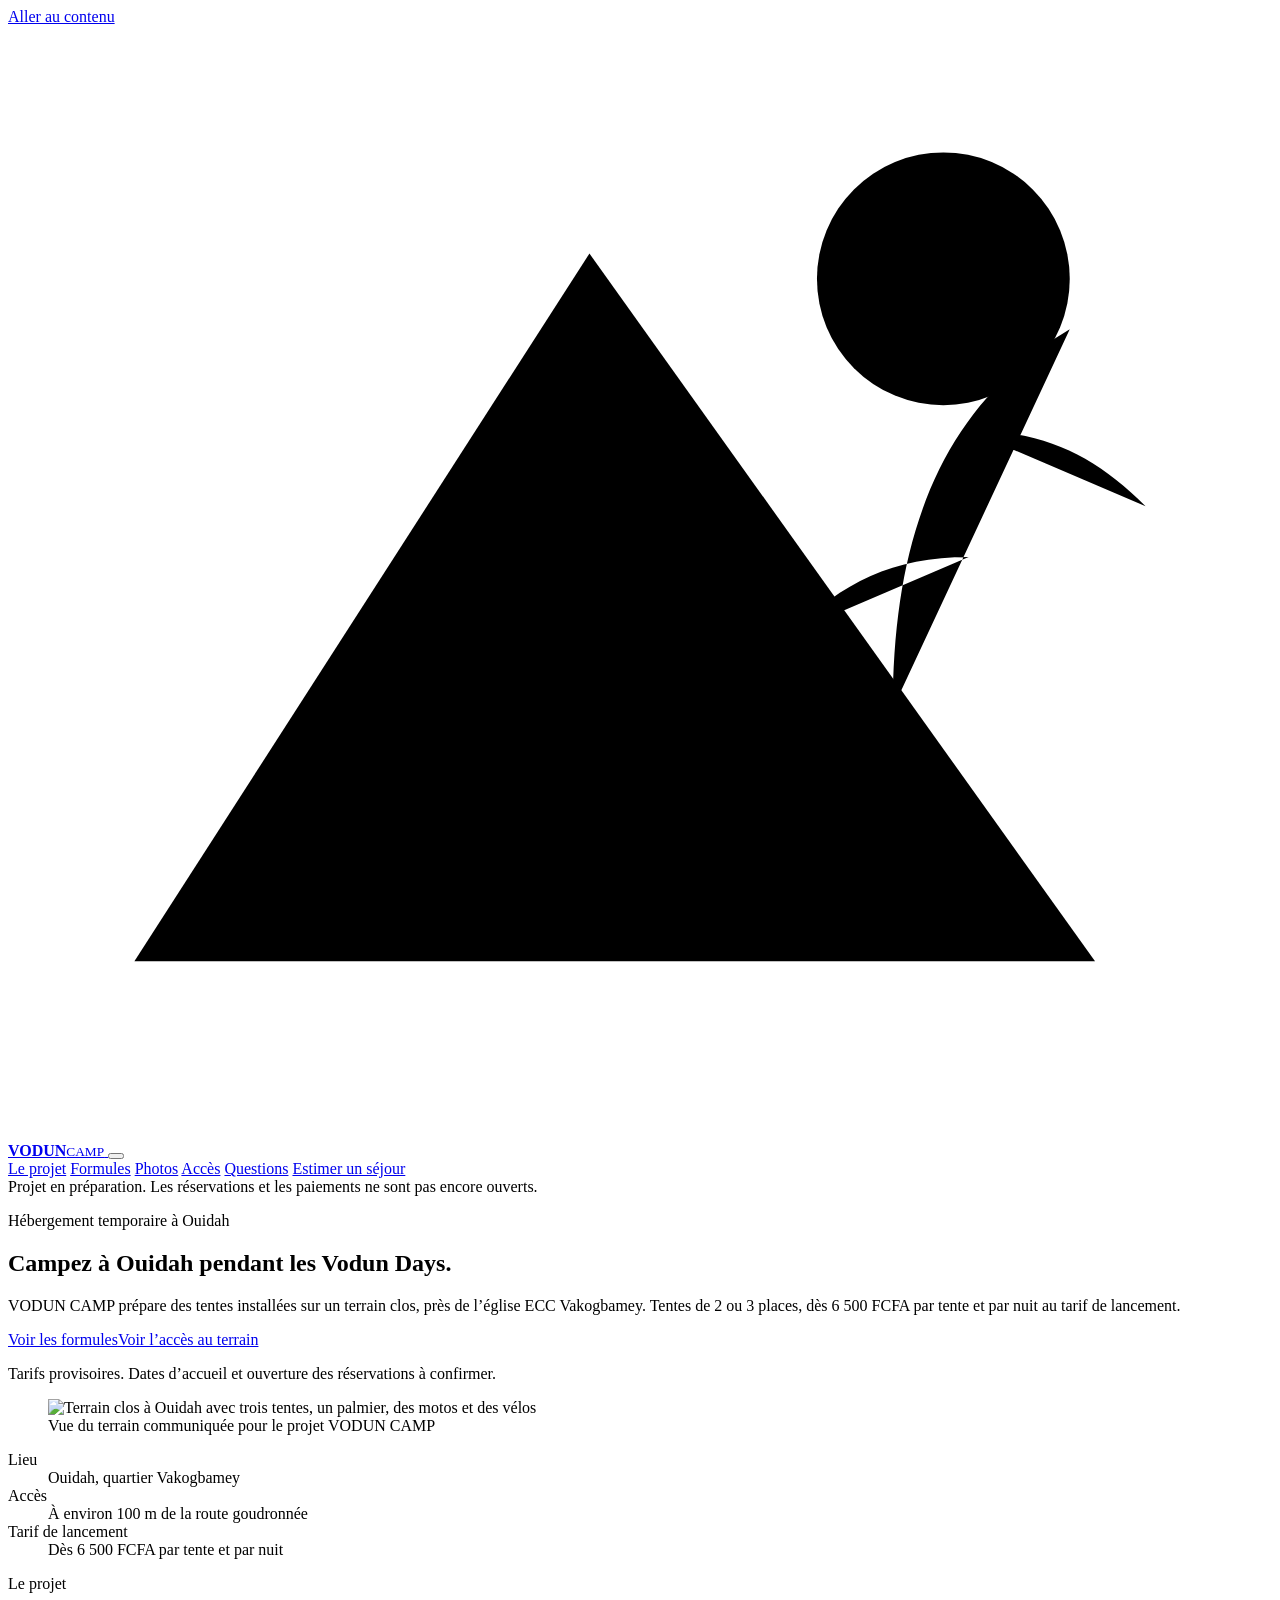
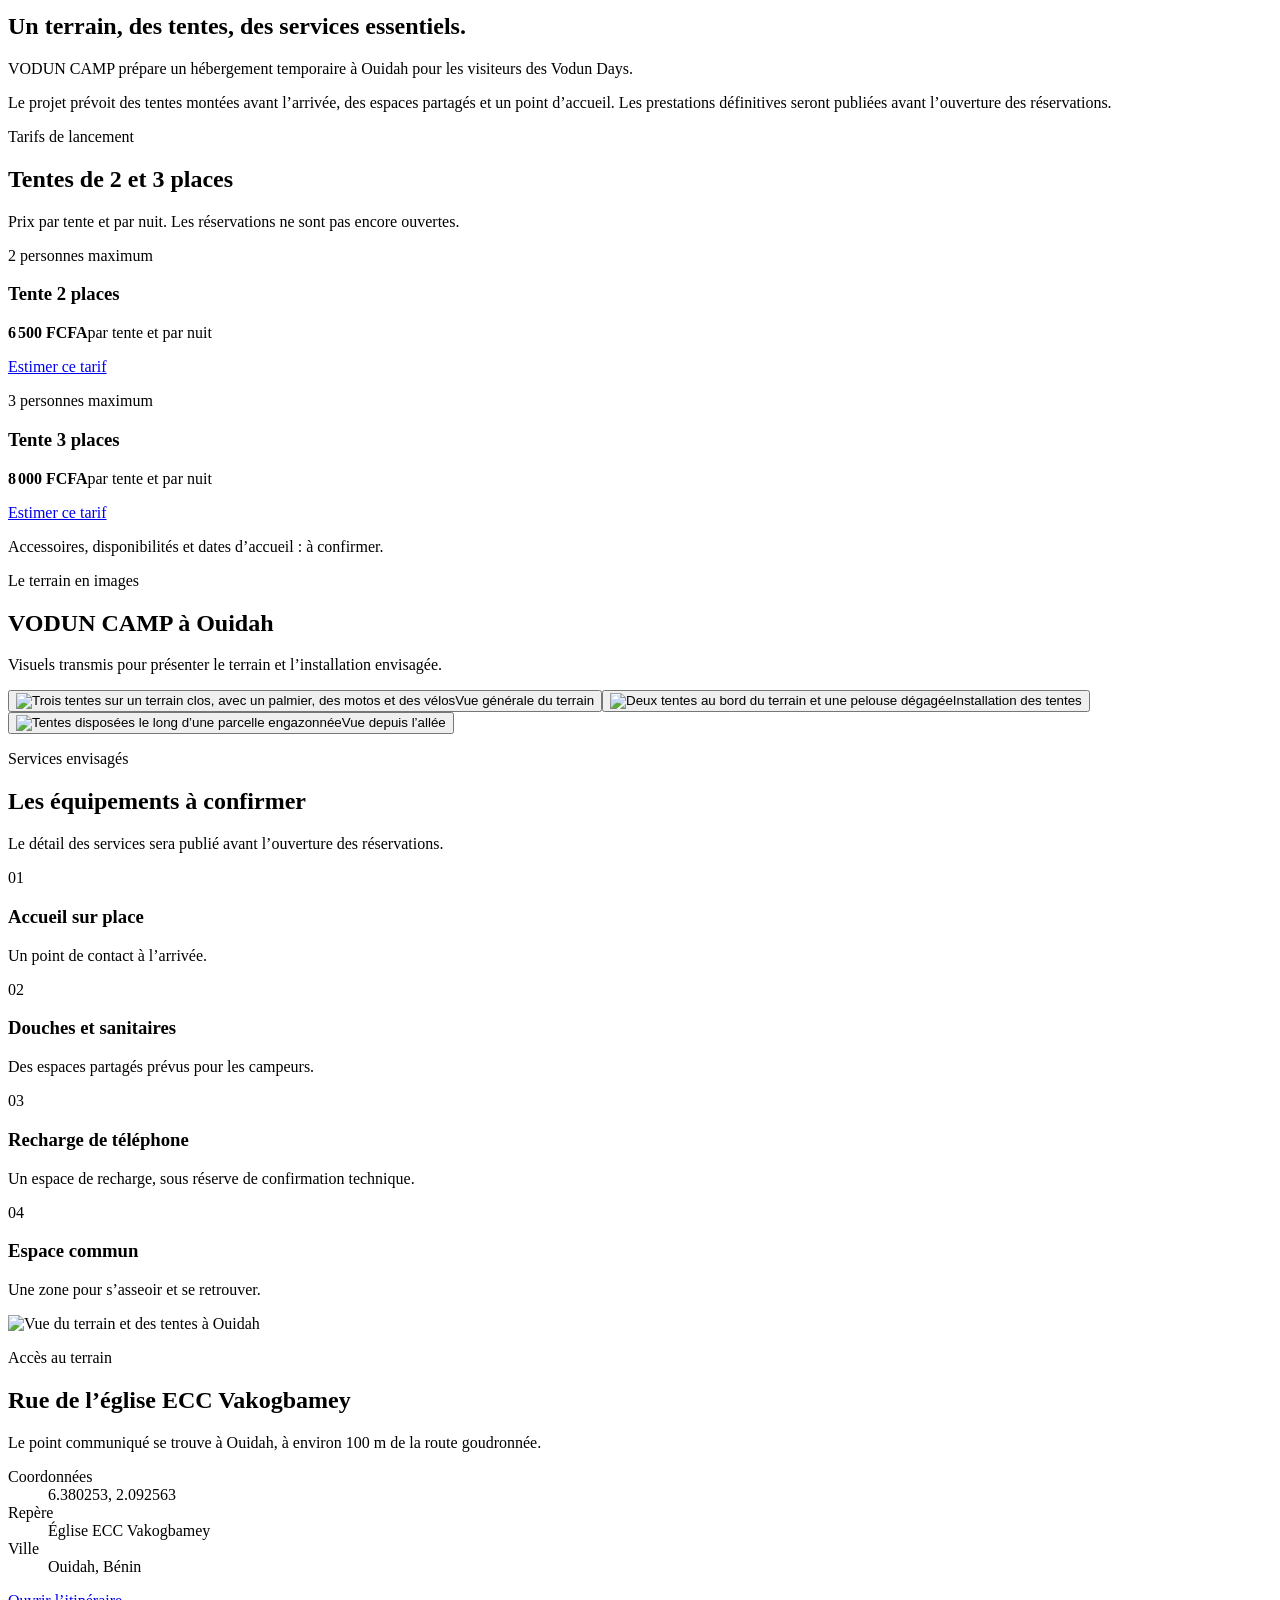
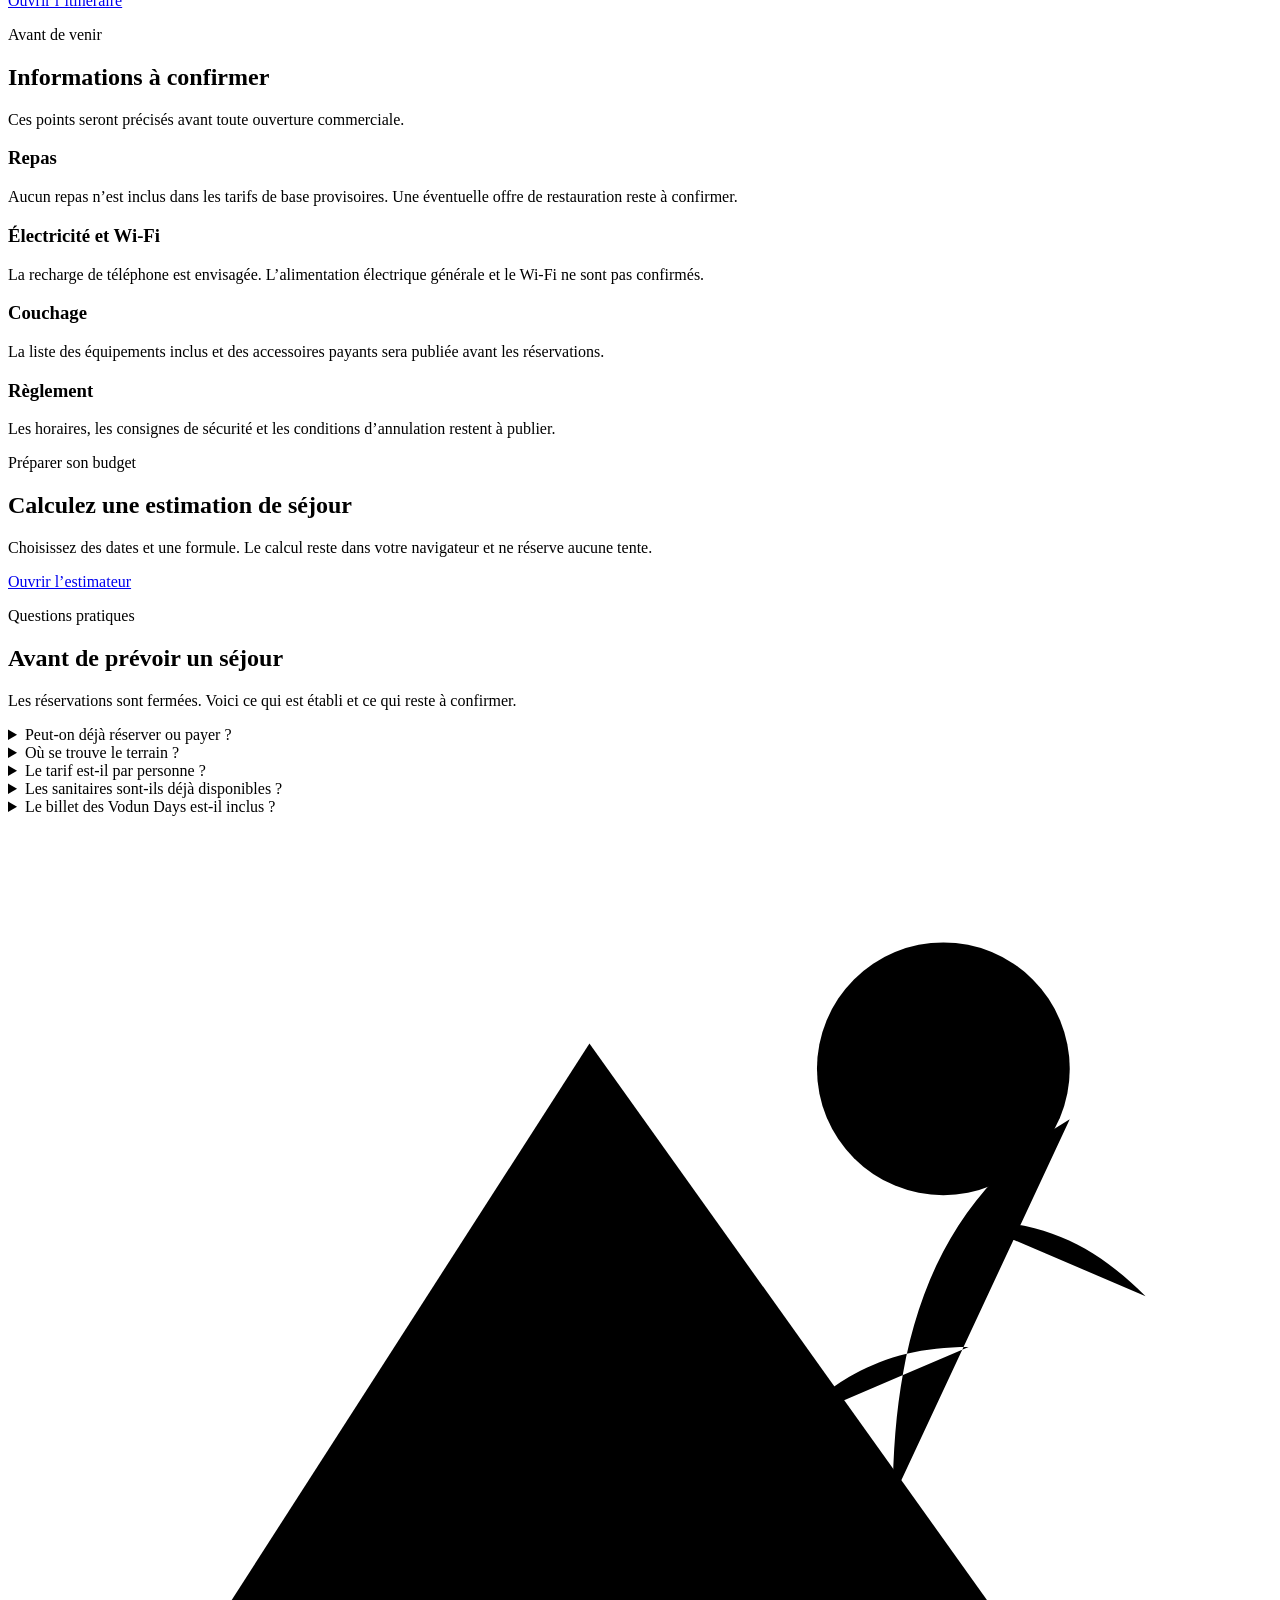
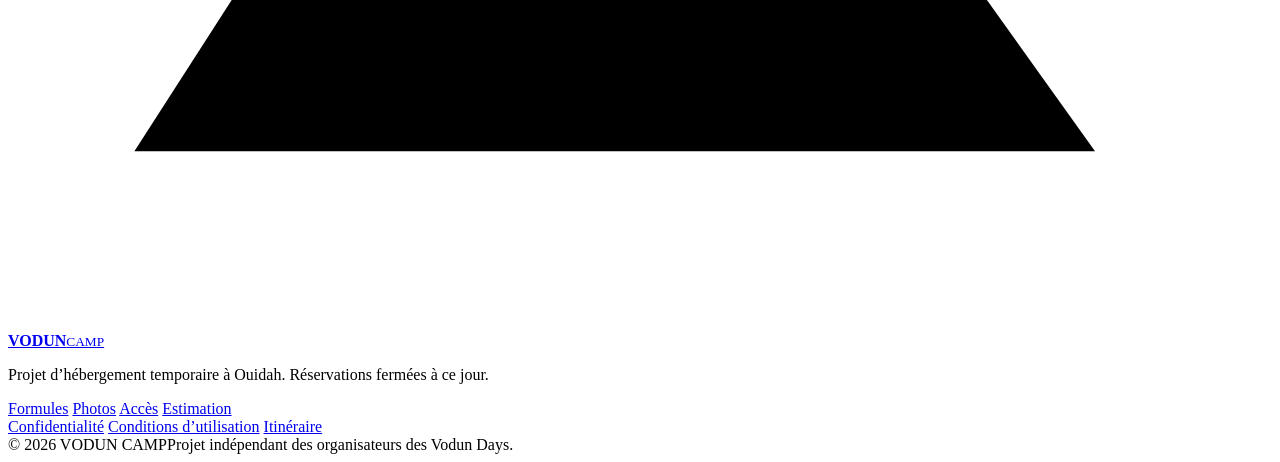
==== commit e5880147: "Replace obsolete tent offers with confirmed launch prices" ====
--- a/index.html
+++ b/index.html
@@ -1,2 +1,2 @@
 <!DOCTYPE html><html lang="fr"> <head><meta charset="UTF-8"><meta name="viewport" content="width=device-width, initial-scale=1"><meta name="theme-color" content="#173F35"><meta name="description" content="VODUN CAMP prépare un hébergement temporaire sous tente à Ouidah. Consultez le lieu, les formules et les tarifs provisoires."><link rel="canonical" href="https://derick1994.github.io/vodun-camp/"><meta property="og:type" content="website"><meta property="og:locale" content="fr_FR"><meta property="og:title" content="VODUN CAMP | Camping temporaire à Ouidah"><meta property="og:description" content="VODUN CAMP prépare un hébergement temporaire sous tente à Ouidah. Consultez le lieu, les formules et les tarifs provisoires."><meta property="og:image" content="https://derick1994.github.io/vodun-camp/images/camp/camp-01.jpg"><meta property="og:url" content="https://derick1994.github.io/vodun-camp/"><meta name="twitter:card" content="summary_large_image"><meta name="twitter:title" content="VODUN CAMP | Camping temporaire à Ouidah"><meta name="twitter:description" content="VODUN CAMP prépare un hébergement temporaire sous tente à Ouidah. Consultez le lieu, les formules et les tarifs provisoires."><meta name="twitter:image" content="https://derick1994.github.io/vodun-camp/images/camp/camp-01.jpg"><link rel="icon" href="/vodun-camp/icons/favicon.svg" type="image/svg+xml"><title>VODUN CAMP | Camping temporaire à Ouidah</title><link rel="stylesheet" href="/vodun-camp/_astro/cgu.CXVHtdZZ.css">
-<link rel="stylesheet" href="/vodun-camp/_astro/index.DjIVDuvm.css"></head> <body> <a class="skip-link" href="#contenu">Aller au contenu</a> <header class="site-header" data-astro-cid-3ef6ksr2> <div class="container header-inner" data-astro-cid-3ef6ksr2> <a class="brand light" href="/vodun-camp/" aria-label="Vodun Camp, accueil" data-astro-cid-tvrurpns> <svg viewBox="0 0 50 44" aria-hidden="true" data-astro-cid-tvrurpns> <circle cx="37" cy="10" r="5" data-astro-cid-tvrurpns></circle> <path d="M5 37 23 9l20 28H5Z" data-astro-cid-tvrurpns></path> <path d="M23 9v28M35 27c0-7 2-12 7-15m-4 4c3 0 5 1 7 3m-7 2c-3 0-5 1-7 3" data-astro-cid-tvrurpns></path> </svg> <span data-astro-cid-tvrurpns><strong data-astro-cid-tvrurpns>VODUN</strong><small data-astro-cid-tvrurpns>CAMP</small></span> </a>  <button class="menu-toggle" type="button" aria-label="Ouvrir le menu" aria-expanded="false" aria-controls="main-nav" data-astro-cid-3ef6ksr2><span data-astro-cid-3ef6ksr2></span><span data-astro-cid-3ef6ksr2></span><span data-astro-cid-3ef6ksr2></span></button> <nav id="main-nav" aria-label="Navigation principale" data-astro-cid-3ef6ksr2> <a href="/vodun-camp/#camping" data-astro-cid-3ef6ksr2>Le projet</a> <a href="/vodun-camp/#tentes" data-astro-cid-3ef6ksr2>Formules</a> <a href="/vodun-camp/#galerie" data-astro-cid-3ef6ksr2>Photos</a> <a href="/vodun-camp/#acces" data-astro-cid-3ef6ksr2>Accès</a> <a href="/vodun-camp/#faq" data-astro-cid-3ef6ksr2>Questions</a> <a class="button header-cta" href="/vodun-camp/reservation" data-astro-cid-3ef6ksr2>Estimer un séjour</a> </nav> </div> </header> <script type="module">const t=document.querySelector(".menu-toggle"),r=document.querySelector("#main-nav");t?.addEventListener("click",()=>{const e=t.getAttribute("aria-expanded")==="true";t.setAttribute("aria-expanded",String(!e)),t.setAttribute("aria-label",e?"Ouvrir le menu":"Fermer le menu"),r?.classList.toggle("open",!e)});r?.querySelectorAll("a").forEach(e=>e.addEventListener("click",()=>{t?.setAttribute("aria-expanded","false"),r.classList.remove("open")}));</script>  <main id="contenu"> <div class="status-bar" data-astro-cid-j7pv25f6>Projet en préparation. Les réservations et les paiements ne sont pas encore ouverts.</div> <section class="hero" id="accueil" aria-labelledby="hero-title" data-astro-cid-bbe6dxrz> <div class="hero-copy" data-astro-cid-bbe6dxrz> <p class="eyebrow light" data-astro-cid-bbe6dxrz>Hébergement temporaire à Ouidah</p> <h1 id="hero-title" data-astro-cid-bbe6dxrz>Campez à Ouidah pendant les Vodun Days.</h1> <p data-astro-cid-bbe6dxrz>VODUN CAMP prépare des tentes installées sur un terrain clos, près de l’église ECC Vakogbamey. Formules envisagées pour une ou deux personnes, dès 7 500 FCFA par tente et par nuit.</p> <div class="hero-actions" data-astro-cid-bbe6dxrz><a class="button hero-button" href="/vodun-camp/#tentes" data-astro-cid-bbe6dxrz>Voir les formules</a><a class="hero-link" href="/vodun-camp/#acces" data-astro-cid-bbe6dxrz>Voir l’accès au terrain</a></div> <p class="hero-note" data-astro-cid-bbe6dxrz>Tarifs provisoires. Dates d’accueil et ouverture des réservations à confirmer.</p> </div> <figure class="hero-media" data-astro-cid-bbe6dxrz><img src="/vodun-camp/images/camp/camp-01.jpg" alt="Terrain clos à Ouidah avec trois tentes, un palmier, des motos et des vélos" fetchpriority="high" data-astro-cid-bbe6dxrz><figcaption data-astro-cid-bbe6dxrz>Vue du terrain communiquée pour le projet VODUN CAMP</figcaption></figure> </section>  <dl class="facts container" aria-label="Informations principales" data-astro-cid-j7pv25f6> <div data-astro-cid-j7pv25f6><dt data-astro-cid-j7pv25f6>Lieu</dt><dd data-astro-cid-j7pv25f6>Ouidah, quartier Vakogbamey</dd></div> <div data-astro-cid-j7pv25f6><dt data-astro-cid-j7pv25f6>Accès</dt><dd data-astro-cid-j7pv25f6>À environ 100 m de la route goudronnée</dd></div> <div data-astro-cid-j7pv25f6><dt data-astro-cid-j7pv25f6>Tarif provisoire</dt><dd data-astro-cid-j7pv25f6>Dès 7 500 FCFA par tente et par nuit</dd></div> </dl> <section class="section intro" id="camping" data-astro-cid-j7pv25f6> <div class="container intro-grid" data-astro-cid-j7pv25f6> <div data-astro-cid-j7pv25f6><p class="eyebrow" data-astro-cid-j7pv25f6>Le projet</p><h2 data-astro-cid-j7pv25f6>Un terrain, des tentes, des services essentiels.</h2></div> <div data-astro-cid-j7pv25f6><p data-astro-cid-j7pv25f6>VODUN CAMP prépare un hébergement temporaire à Ouidah pour les visiteurs des Vodun Days.</p><p data-astro-cid-j7pv25f6>Le projet prévoit des tentes montées avant l’arrivée, des espaces partagés et un point d’accueil. Les prestations définitives seront publiées avant l’ouverture des réservations.</p></div> </div> </section> <section class="section tents" id="tentes" data-astro-cid-j7pv25f6> <div class="container" data-astro-cid-j7pv25f6> <div class="section-heading split" data-astro-cid-j7pv25f6><div data-astro-cid-j7pv25f6><p class="eyebrow" data-astro-cid-j7pv25f6>Formules provisoires</p><h2 data-astro-cid-j7pv25f6>Une ou deux personnes</h2></div><p data-astro-cid-j7pv25f6>Prix par tente et par nuit. Aucun stock réel n’est proposé à la réservation.</p></div> <div class="tent-grid" data-astro-cid-j7pv25f6><article class="tent-card" data-astro-cid-vass7l6h> <img src="/vodun-camp/images/camp/camp-01.jpg" alt="Tentes installées sur le terrain présenté par VODUN CAMP" loading="lazy" data-astro-cid-vass7l6h> <div class="tent-content" data-astro-cid-vass7l6h> <p class="tent-meta" data-astro-cid-vass7l6h>1 personne maximum</p> <h3 data-astro-cid-vass7l6h>Solo Camp</h3> <p data-astro-cid-vass7l6h>Une tente individuelle déjà installée.</p> <p class="tent-price" data-astro-cid-vass7l6h><strong data-astro-cid-vass7l6h>7 500 FCFA</strong><span data-astro-cid-vass7l6h>par tente et par nuit</span></p> <ul data-astro-cid-vass7l6h><li data-astro-cid-vass7l6h>Une personne</li><li data-astro-cid-vass7l6h>Natte prévue</li><li data-astro-cid-vass7l6h>Accès aux espaces communs</li></ul> <a class="button button-secondary" href="/vodun-camp/reservation?type=solo" data-astro-cid-vass7l6h>Estimer cette formule</a> </div> </article> <article class="tent-card" data-astro-cid-vass7l6h> <img src="/vodun-camp/images/camp/camp-02.jpg" alt="Tentes installées sur le terrain présenté par VODUN CAMP" loading="lazy" data-astro-cid-vass7l6h> <div class="tent-content" data-astro-cid-vass7l6h> <p class="tent-meta" data-astro-cid-vass7l6h>2 personnes maximum</p> <h3 data-astro-cid-vass7l6h>Duo Camp</h3> <p data-astro-cid-vass7l6h>Une tente prévue pour deux personnes.</p> <p class="tent-price" data-astro-cid-vass7l6h><strong data-astro-cid-vass7l6h>12 000 FCFA</strong><span data-astro-cid-vass7l6h>par tente et par nuit</span></p> <ul data-astro-cid-vass7l6h><li data-astro-cid-vass7l6h>Deux personnes maximum</li><li data-astro-cid-vass7l6h>Nattes et éclairage envisagés</li><li data-astro-cid-vass7l6h>Accès aux espaces communs</li></ul> <a class="button button-secondary" href="/vodun-camp/reservation?type=duo" data-astro-cid-vass7l6h>Estimer cette formule</a> </div> </article> <article class="tent-card" data-astro-cid-vass7l6h> <img src="/vodun-camp/images/camp/camp-03.jpg" alt="Tentes installées sur le terrain présenté par VODUN CAMP" loading="lazy" data-astro-cid-vass7l6h> <div class="tent-content" data-astro-cid-vass7l6h> <p class="tent-meta" data-astro-cid-vass7l6h>2 personnes maximum</p> <h3 data-astro-cid-vass7l6h>Comfort Camp</h3> <p data-astro-cid-vass7l6h>Une formule pour deux avec des équipements supplémentaires envisagés.</p> <p class="tent-price" data-astro-cid-vass7l6h><strong data-astro-cid-vass7l6h>17 500 FCFA</strong><span data-astro-cid-vass7l6h>par tente et par nuit</span></p> <ul data-astro-cid-vass7l6h><li data-astro-cid-vass7l6h>Deux personnes maximum</li><li data-astro-cid-vass7l6h>Nattes, oreillers et éclairage envisagés</li><li data-astro-cid-vass7l6h>Accès aux espaces communs</li></ul> <a class="button button-secondary" href="/vodun-camp/reservation?type=comfort" data-astro-cid-vass7l6h>Estimer cette formule</a> </div> </article> </div> <p class="demo-notice" data-astro-cid-j7pv25f6>Les offres, les équipements et les tarifs restent à confirmer.</p> </div> </section> <section class="section gallery-section" id="galerie" data-astro-cid-ihllb3az> <div class="container" data-astro-cid-ihllb3az> <div class="section-heading split" data-astro-cid-ihllb3az><div data-astro-cid-ihllb3az><p class="eyebrow" data-astro-cid-ihllb3az>Le terrain en images</p><h2 data-astro-cid-ihllb3az>VODUN CAMP à Ouidah</h2></div><p data-astro-cid-ihllb3az>Visuels transmis pour présenter le terrain et l’installation envisagée.</p></div> <div class="gallery-grid" data-astro-cid-ihllb3az> <button class="gallery-item item-1" type="button" data-src="/vodun-camp/images/camp/camp-01.jpg" data-alt="Trois tentes sur un terrain clos, avec un palmier, des motos et des vélos" aria-label="Agrandir : Vue générale du terrain" data-astro-cid-ihllb3az> <img src="/vodun-camp/images/camp/camp-01.jpg" alt="Trois tentes sur un terrain clos, avec un palmier, des motos et des vélos" loading="lazy" decoding="async" data-astro-cid-ihllb3az><span data-astro-cid-ihllb3az>Vue générale du terrain</span> </button><button class="gallery-item item-2" type="button" data-src="/vodun-camp/images/camp/camp-02.jpg" data-alt="Deux tentes au bord du terrain et une pelouse dégagée" aria-label="Agrandir : Installation des tentes" data-astro-cid-ihllb3az> <img src="/vodun-camp/images/camp/camp-02.jpg" alt="Deux tentes au bord du terrain et une pelouse dégagée" loading="lazy" decoding="async" data-astro-cid-ihllb3az><span data-astro-cid-ihllb3az>Installation des tentes</span> </button><button class="gallery-item item-3" type="button" data-src="/vodun-camp/images/camp/camp-03.jpg" data-alt="Tentes disposées le long d’une parcelle engazonnée" aria-label="Agrandir : Vue depuis l’allée" data-astro-cid-ihllb3az> <img src="/vodun-camp/images/camp/camp-03.jpg" alt="Tentes disposées le long d’une parcelle engazonnée" loading="lazy" decoding="async" data-astro-cid-ihllb3az><span data-astro-cid-ihllb3az>Vue depuis l’allée</span> </button> </div> </div> </section> <dialog class="lightbox" aria-label="Photo agrandie" data-astro-cid-ihllb3az><button type="button" aria-label="Fermer" data-astro-cid-ihllb3az>Fermer</button><img src="" alt="" data-astro-cid-ihllb3az></dialog> <script type="module">const e=document.querySelector(".lightbox"),c=e?.querySelector("img");document.querySelectorAll(".gallery-item").forEach(t=>t.addEventListener("click",()=>{c&&(c.src=t.dataset.src||"",c.alt=t.dataset.alt||""),e?.showModal()}));e?.querySelector("button")?.addEventListener("click",()=>e.close());e?.addEventListener("click",t=>{t.target===e&&e.close()});</script>  <section class="section services" id="services" data-astro-cid-g5jplrhu> <div class="container services-grid" data-astro-cid-g5jplrhu> <div data-astro-cid-g5jplrhu><p class="eyebrow light" data-astro-cid-g5jplrhu>Services envisagés</p><h2 data-astro-cid-g5jplrhu>Les équipements à confirmer</h2><p data-astro-cid-g5jplrhu>Le détail des services sera publié avant l’ouverture des réservations.</p></div> <div class="service-list" data-astro-cid-g5jplrhu> <article data-astro-cid-g5jplrhu><span data-astro-cid-g5jplrhu>01</span><div data-astro-cid-g5jplrhu><h3 data-astro-cid-g5jplrhu>Accueil sur place</h3><p data-astro-cid-g5jplrhu>Un point de contact à l’arrivée.</p></div></article> <article data-astro-cid-g5jplrhu><span data-astro-cid-g5jplrhu>02</span><div data-astro-cid-g5jplrhu><h3 data-astro-cid-g5jplrhu>Douches et sanitaires</h3><p data-astro-cid-g5jplrhu>Des espaces partagés prévus pour les campeurs.</p></div></article> <article data-astro-cid-g5jplrhu><span data-astro-cid-g5jplrhu>03</span><div data-astro-cid-g5jplrhu><h3 data-astro-cid-g5jplrhu>Recharge de téléphone</h3><p data-astro-cid-g5jplrhu>Un espace de recharge, sous réserve de confirmation technique.</p></div></article> <article data-astro-cid-g5jplrhu><span data-astro-cid-g5jplrhu>04</span><div data-astro-cid-g5jplrhu><h3 data-astro-cid-g5jplrhu>Espace commun</h3><p data-astro-cid-g5jplrhu>Une zone pour s’asseoir et se retrouver.</p></div></article> </div> </div> </section>  <section class="section location" id="acces" data-astro-cid-j7pv25f6> <div class="container location-grid" data-astro-cid-j7pv25f6> <img src="/vodun-camp/images/camp/camp-03.jpg" alt="Vue du terrain et des tentes à Ouidah" loading="lazy" data-astro-cid-j7pv25f6> <div data-astro-cid-j7pv25f6><p class="eyebrow" data-astro-cid-j7pv25f6>Accès au terrain</p><h2 data-astro-cid-j7pv25f6>Rue de l’église ECC Vakogbamey</h2><p data-astro-cid-j7pv25f6>Le point communiqué se trouve à Ouidah, à environ 100 m de la route goudronnée.</p><dl data-astro-cid-j7pv25f6><div data-astro-cid-j7pv25f6><dt data-astro-cid-j7pv25f6>Coordonnées</dt><dd data-astro-cid-j7pv25f6>6.380253, 2.092563</dd></div><div data-astro-cid-j7pv25f6><dt data-astro-cid-j7pv25f6>Repère</dt><dd data-astro-cid-j7pv25f6>Église ECC Vakogbamey</dd></div><div data-astro-cid-j7pv25f6><dt data-astro-cid-j7pv25f6>Ville</dt><dd data-astro-cid-j7pv25f6>Ouidah, Bénin</dd></div></dl><a class="button" href="https://www.google.com/maps/dir/?api=1&destination=6.380253%2C2.092563" target="_blank" rel="noopener noreferrer" data-astro-cid-j7pv25f6>Ouvrir l’itinéraire</a></div> </div> </section> <section class="section practical" id="infos-pratiques" data-astro-cid-j7pv25f6> <div class="container" data-astro-cid-j7pv25f6> <div class="section-heading split" data-astro-cid-j7pv25f6><div data-astro-cid-j7pv25f6><p class="eyebrow" data-astro-cid-j7pv25f6>Avant de venir</p><h2 data-astro-cid-j7pv25f6>Informations à confirmer</h2></div><p data-astro-cid-j7pv25f6>Ces points seront précisés avant toute ouverture commerciale.</p></div> <div class="practical-grid" data-astro-cid-j7pv25f6> <article data-astro-cid-j7pv25f6><h3 data-astro-cid-j7pv25f6>Repas</h3><p data-astro-cid-j7pv25f6>Aucun repas n’est inclus dans les tarifs de base provisoires. Une éventuelle offre de restauration reste à confirmer.</p></article> <article data-astro-cid-j7pv25f6><h3 data-astro-cid-j7pv25f6>Électricité et Wi-Fi</h3><p data-astro-cid-j7pv25f6>La recharge de téléphone est envisagée. L’alimentation électrique générale et le Wi-Fi ne sont pas confirmés.</p></article> <article data-astro-cid-j7pv25f6><h3 data-astro-cid-j7pv25f6>Couchage</h3><p data-astro-cid-j7pv25f6>Les formules envisagent des nattes. La liste complète des équipements sera publiée avant les réservations.</p></article> <article data-astro-cid-j7pv25f6><h3 data-astro-cid-j7pv25f6>Règlement</h3><p data-astro-cid-j7pv25f6>Les horaires, les consignes de sécurité et les conditions d’annulation restent à publier.</p></article> </div> </div> </section> <section class="section estimate-cta" data-astro-cid-j7pv25f6><div class="container" data-astro-cid-j7pv25f6><p class="eyebrow light" data-astro-cid-j7pv25f6>Préparer son budget</p><h2 data-astro-cid-j7pv25f6>Calculez une estimation de séjour</h2><p data-astro-cid-j7pv25f6>Choisissez des dates et une formule. Le calcul reste dans votre navigateur et ne réserve aucune tente.</p><a class="button light-button" href="/vodun-camp/reservation" data-astro-cid-j7pv25f6>Ouvrir l’estimateur</a></div></section> <section class="section faq-section" id="faq" data-astro-cid-al2ca2vr> <div class="container faq-grid" data-astro-cid-al2ca2vr> <div data-astro-cid-al2ca2vr><p class="eyebrow" data-astro-cid-al2ca2vr>Questions pratiques</p><h2 data-astro-cid-al2ca2vr>Avant de prévoir un séjour</h2><p data-astro-cid-al2ca2vr>Les réservations sont fermées. Voici ce qui est établi et ce qui reste à confirmer.</p></div> <div class="faq-list" data-astro-cid-al2ca2vr> <details data-astro-cid-al2ca2vr><summary data-astro-cid-al2ca2vr>Peut-on déjà réserver ou payer ?</summary><p data-astro-cid-al2ca2vr>Non. Le site permet seulement de calculer un budget indicatif. Aucune tente n’est bloquée et aucun paiement n’est traité.</p></details> <details data-astro-cid-al2ca2vr><summary data-astro-cid-al2ca2vr>Où se trouve le terrain ?</summary><p data-astro-cid-al2ca2vr>Dans la rue de l’église ECC Vakogbamey à Ouidah, à environ 100 m de la route goudronnée. Le point communiqué est 6.380253, 2.092563.</p></details> <details data-astro-cid-al2ca2vr><summary data-astro-cid-al2ca2vr>Le tarif est-il par personne ?</summary><p data-astro-cid-al2ca2vr>Le tarif provisoire affiché correspond à une tente par nuit. La capacité est indiquée pour chaque formule.</p></details> <details data-astro-cid-al2ca2vr><summary data-astro-cid-al2ca2vr>Les sanitaires sont-ils déjà disponibles ?</summary><p data-astro-cid-al2ca2vr>Des douches et sanitaires sont prévus. Leur mise en service n’a pas encore été confirmée.</p></details> <details data-astro-cid-al2ca2vr><summary data-astro-cid-al2ca2vr>Le billet des Vodun Days est-il inclus ?</summary><p data-astro-cid-al2ca2vr>Non. VODUN CAMP est un projet d’hébergement indépendant des organisateurs du festival.</p></details> </div> </div> </section>  </main> <footer class="site-footer" data-astro-cid-sz7xmlte> <div class="container footer-grid" data-astro-cid-sz7xmlte> <div data-astro-cid-sz7xmlte><a class="brand light" href="/vodun-camp/" aria-label="Vodun Camp, accueil" data-astro-cid-tvrurpns> <svg viewBox="0 0 50 44" aria-hidden="true" data-astro-cid-tvrurpns> <circle cx="37" cy="10" r="5" data-astro-cid-tvrurpns></circle> <path d="M5 37 23 9l20 28H5Z" data-astro-cid-tvrurpns></path> <path d="M23 9v28M35 27c0-7 2-12 7-15m-4 4c3 0 5 1 7 3m-7 2c-3 0-5 1-7 3" data-astro-cid-tvrurpns></path> </svg> <span data-astro-cid-tvrurpns><strong data-astro-cid-tvrurpns>VODUN</strong><small data-astro-cid-tvrurpns>CAMP</small></span> </a> <p data-astro-cid-sz7xmlte>Projet d’hébergement temporaire à Ouidah. Réservations fermées à ce jour.</p></div> <nav aria-label="Navigation de pied de page" data-astro-cid-sz7xmlte> <a href="/vodun-camp/#tentes" data-astro-cid-sz7xmlte>Formules</a> <a href="/vodun-camp/#galerie" data-astro-cid-sz7xmlte>Photos</a> <a href="/vodun-camp/#acces" data-astro-cid-sz7xmlte>Accès</a> <a href="/vodun-camp/reservation" data-astro-cid-sz7xmlte>Estimation</a> </nav> <nav aria-label="Informations légales" data-astro-cid-sz7xmlte> <a href="/vodun-camp/confidentialite" data-astro-cid-sz7xmlte>Confidentialité</a> <a href="/vodun-camp/cgu" data-astro-cid-sz7xmlte>Conditions d’utilisation</a> <a href="https://www.google.com/maps/dir/?api=1&destination=6.380253%2C2.092563" target="_blank" rel="noopener noreferrer" data-astro-cid-sz7xmlte>Itinéraire</a> </nav> </div> <div class="container footer-bottom" data-astro-cid-sz7xmlte><span data-astro-cid-sz7xmlte>© 2026 VODUN CAMP</span><span data-astro-cid-sz7xmlte>Projet indépendant des organisateurs des Vodun Days.</span></div> </footer>  </body></html> +<link rel="stylesheet" href="/vodun-camp/_astro/index.Bhw0VtnQ.css"></head> <body> <a class="skip-link" href="#contenu">Aller au contenu</a> <header class="site-header" data-astro-cid-3ef6ksr2> <div class="container header-inner" data-astro-cid-3ef6ksr2> <a class="brand light" href="/vodun-camp/" aria-label="Vodun Camp, accueil" data-astro-cid-tvrurpns> <svg viewBox="0 0 50 44" aria-hidden="true" data-astro-cid-tvrurpns> <circle cx="37" cy="10" r="5" data-astro-cid-tvrurpns></circle> <path d="M5 37 23 9l20 28H5Z" data-astro-cid-tvrurpns></path> <path d="M23 9v28M35 27c0-7 2-12 7-15m-4 4c3 0 5 1 7 3m-7 2c-3 0-5 1-7 3" data-astro-cid-tvrurpns></path> </svg> <span data-astro-cid-tvrurpns><strong data-astro-cid-tvrurpns>VODUN</strong><small data-astro-cid-tvrurpns>CAMP</small></span> </a>  <button class="menu-toggle" type="button" aria-label="Ouvrir le menu" aria-expanded="false" aria-controls="main-nav" data-astro-cid-3ef6ksr2><span data-astro-cid-3ef6ksr2></span><span data-astro-cid-3ef6ksr2></span><span data-astro-cid-3ef6ksr2></span></button> <nav id="main-nav" aria-label="Navigation principale" data-astro-cid-3ef6ksr2> <a href="/vodun-camp/#camping" data-astro-cid-3ef6ksr2>Le projet</a> <a href="/vodun-camp/#tentes" data-astro-cid-3ef6ksr2>Formules</a> <a href="/vodun-camp/#galerie" data-astro-cid-3ef6ksr2>Photos</a> <a href="/vodun-camp/#acces" data-astro-cid-3ef6ksr2>Accès</a> <a href="/vodun-camp/#faq" data-astro-cid-3ef6ksr2>Questions</a> <a class="button header-cta" href="/vodun-camp/reservation" data-astro-cid-3ef6ksr2>Estimer un séjour</a> </nav> </div> </header> <script type="module">const t=document.querySelector(".menu-toggle"),r=document.querySelector("#main-nav");t?.addEventListener("click",()=>{const e=t.getAttribute("aria-expanded")==="true";t.setAttribute("aria-expanded",String(!e)),t.setAttribute("aria-label",e?"Ouvrir le menu":"Fermer le menu"),r?.classList.toggle("open",!e)});r?.querySelectorAll("a").forEach(e=>e.addEventListener("click",()=>{t?.setAttribute("aria-expanded","false"),r.classList.remove("open")}));</script>  <main id="contenu"> <div class="status-bar" data-astro-cid-j7pv25f6>Projet en préparation. Les réservations et les paiements ne sont pas encore ouverts.</div> <section class="hero" id="accueil" aria-labelledby="hero-title" data-astro-cid-bbe6dxrz> <div class="hero-copy" data-astro-cid-bbe6dxrz> <p class="eyebrow light" data-astro-cid-bbe6dxrz>Hébergement temporaire à Ouidah</p> <h1 id="hero-title" data-astro-cid-bbe6dxrz>Campez à Ouidah pendant les Vodun Days.</h1> <p data-astro-cid-bbe6dxrz>VODUN CAMP prépare des tentes installées sur un terrain clos, près de l’église ECC Vakogbamey. Tentes de 2 ou 3 places, dès 6 500 FCFA par tente et par nuit au tarif de lancement.</p> <div class="hero-actions" data-astro-cid-bbe6dxrz><a class="button hero-button" href="/vodun-camp/#tentes" data-astro-cid-bbe6dxrz>Voir les formules</a><a class="hero-link" href="/vodun-camp/#acces" data-astro-cid-bbe6dxrz>Voir l’accès au terrain</a></div> <p class="hero-note" data-astro-cid-bbe6dxrz>Tarifs provisoires. Dates d’accueil et ouverture des réservations à confirmer.</p> </div> <figure class="hero-media" data-astro-cid-bbe6dxrz><img src="/vodun-camp/images/camp/camp-01.jpg" alt="Terrain clos à Ouidah avec trois tentes, un palmier, des motos et des vélos" fetchpriority="high" data-astro-cid-bbe6dxrz><figcaption data-astro-cid-bbe6dxrz>Vue du terrain communiquée pour le projet VODUN CAMP</figcaption></figure> </section>  <dl class="facts container" aria-label="Informations principales" data-astro-cid-j7pv25f6> <div data-astro-cid-j7pv25f6><dt data-astro-cid-j7pv25f6>Lieu</dt><dd data-astro-cid-j7pv25f6>Ouidah, quartier Vakogbamey</dd></div> <div data-astro-cid-j7pv25f6><dt data-astro-cid-j7pv25f6>Accès</dt><dd data-astro-cid-j7pv25f6>À environ 100 m de la route goudronnée</dd></div> <div data-astro-cid-j7pv25f6><dt data-astro-cid-j7pv25f6>Tarif de lancement</dt><dd data-astro-cid-j7pv25f6>Dès 6 500 FCFA par tente et par nuit</dd></div> </dl> <section class="section intro" id="camping" data-astro-cid-j7pv25f6> <div class="container intro-grid" data-astro-cid-j7pv25f6> <div data-astro-cid-j7pv25f6><p class="eyebrow" data-astro-cid-j7pv25f6>Le projet</p><h2 data-astro-cid-j7pv25f6>Un terrain, des tentes, des services essentiels.</h2></div> <div data-astro-cid-j7pv25f6><p data-astro-cid-j7pv25f6>VODUN CAMP prépare un hébergement temporaire à Ouidah pour les visiteurs des Vodun Days.</p><p data-astro-cid-j7pv25f6>Le projet prévoit des tentes montées avant l’arrivée, des espaces partagés et un point d’accueil. Les prestations définitives seront publiées avant l’ouverture des réservations.</p></div> </div> </section> <section class="section tents" id="tentes" data-astro-cid-j7pv25f6> <div class="container" data-astro-cid-j7pv25f6> <div class="section-heading split" data-astro-cid-j7pv25f6><div data-astro-cid-j7pv25f6><p class="eyebrow" data-astro-cid-j7pv25f6>Tarifs de lancement</p><h2 data-astro-cid-j7pv25f6>Tentes de 2 et 3 places</h2></div><p data-astro-cid-j7pv25f6>Prix par tente et par nuit. Les réservations ne sont pas encore ouvertes.</p></div> <div class="tent-grid" data-astro-cid-j7pv25f6><article class="tent-card" data-astro-cid-vass7l6h> <div class="tent-content" data-astro-cid-vass7l6h> <p class="tent-meta" data-astro-cid-vass7l6h>2 personnes maximum</p> <h3 data-astro-cid-vass7l6h>Tente 2 places</h3> <p class="tent-price" data-astro-cid-vass7l6h><strong data-astro-cid-vass7l6h>6 500 FCFA</strong><span data-astro-cid-vass7l6h>par tente et par nuit</span></p> <a class="button button-secondary" href="/vodun-camp/reservation?type=two" data-astro-cid-vass7l6h>Estimer ce tarif</a> </div> </article> <article class="tent-card" data-astro-cid-vass7l6h> <div class="tent-content" data-astro-cid-vass7l6h> <p class="tent-meta" data-astro-cid-vass7l6h>3 personnes maximum</p> <h3 data-astro-cid-vass7l6h>Tente 3 places</h3> <p class="tent-price" data-astro-cid-vass7l6h><strong data-astro-cid-vass7l6h>8 000 FCFA</strong><span data-astro-cid-vass7l6h>par tente et par nuit</span></p> <a class="button button-secondary" href="/vodun-camp/reservation?type=three" data-astro-cid-vass7l6h>Estimer ce tarif</a> </div> </article> </div> <p class="demo-notice" data-astro-cid-j7pv25f6>Accessoires, disponibilités et dates d’accueil : à confirmer.</p> </div> </section> <section class="section gallery-section" id="galerie" data-astro-cid-ihllb3az> <div class="container" data-astro-cid-ihllb3az> <div class="section-heading split" data-astro-cid-ihllb3az><div data-astro-cid-ihllb3az><p class="eyebrow" data-astro-cid-ihllb3az>Le terrain en images</p><h2 data-astro-cid-ihllb3az>VODUN CAMP à Ouidah</h2></div><p data-astro-cid-ihllb3az>Visuels transmis pour présenter le terrain et l’installation envisagée.</p></div> <div class="gallery-grid" data-astro-cid-ihllb3az> <button class="gallery-item item-1" type="button" data-src="/vodun-camp/images/camp/camp-01.jpg" data-alt="Trois tentes sur un terrain clos, avec un palmier, des motos et des vélos" aria-label="Agrandir : Vue générale du terrain" data-astro-cid-ihllb3az> <img src="/vodun-camp/images/camp/camp-01.jpg" alt="Trois tentes sur un terrain clos, avec un palmier, des motos et des vélos" loading="lazy" decoding="async" data-astro-cid-ihllb3az><span data-astro-cid-ihllb3az>Vue générale du terrain</span> </button><button class="gallery-item item-2" type="button" data-src="/vodun-camp/images/camp/camp-02.jpg" data-alt="Deux tentes au bord du terrain et une pelouse dégagée" aria-label="Agrandir : Installation des tentes" data-astro-cid-ihllb3az> <img src="/vodun-camp/images/camp/camp-02.jpg" alt="Deux tentes au bord du terrain et une pelouse dégagée" loading="lazy" decoding="async" data-astro-cid-ihllb3az><span data-astro-cid-ihllb3az>Installation des tentes</span> </button><button class="gallery-item item-3" type="button" data-src="/vodun-camp/images/camp/camp-03.jpg" data-alt="Tentes disposées le long d’une parcelle engazonnée" aria-label="Agrandir : Vue depuis l’allée" data-astro-cid-ihllb3az> <img src="/vodun-camp/images/camp/camp-03.jpg" alt="Tentes disposées le long d’une parcelle engazonnée" loading="lazy" decoding="async" data-astro-cid-ihllb3az><span data-astro-cid-ihllb3az>Vue depuis l’allée</span> </button> </div> </div> </section> <dialog class="lightbox" aria-label="Photo agrandie" data-astro-cid-ihllb3az><button type="button" aria-label="Fermer" data-astro-cid-ihllb3az>Fermer</button><img src="" alt="" data-astro-cid-ihllb3az></dialog> <script type="module">const e=document.querySelector(".lightbox"),c=e?.querySelector("img");document.querySelectorAll(".gallery-item").forEach(t=>t.addEventListener("click",()=>{c&&(c.src=t.dataset.src||"",c.alt=t.dataset.alt||""),e?.showModal()}));e?.querySelector("button")?.addEventListener("click",()=>e.close());e?.addEventListener("click",t=>{t.target===e&&e.close()});</script>  <section class="section services" id="services" data-astro-cid-g5jplrhu> <div class="container services-grid" data-astro-cid-g5jplrhu> <div data-astro-cid-g5jplrhu><p class="eyebrow light" data-astro-cid-g5jplrhu>Services envisagés</p><h2 data-astro-cid-g5jplrhu>Les équipements à confirmer</h2><p data-astro-cid-g5jplrhu>Le détail des services sera publié avant l’ouverture des réservations.</p></div> <div class="service-list" data-astro-cid-g5jplrhu> <article data-astro-cid-g5jplrhu><span data-astro-cid-g5jplrhu>01</span><div data-astro-cid-g5jplrhu><h3 data-astro-cid-g5jplrhu>Accueil sur place</h3><p data-astro-cid-g5jplrhu>Un point de contact à l’arrivée.</p></div></article> <article data-astro-cid-g5jplrhu><span data-astro-cid-g5jplrhu>02</span><div data-astro-cid-g5jplrhu><h3 data-astro-cid-g5jplrhu>Douches et sanitaires</h3><p data-astro-cid-g5jplrhu>Des espaces partagés prévus pour les campeurs.</p></div></article> <article data-astro-cid-g5jplrhu><span data-astro-cid-g5jplrhu>03</span><div data-astro-cid-g5jplrhu><h3 data-astro-cid-g5jplrhu>Recharge de téléphone</h3><p data-astro-cid-g5jplrhu>Un espace de recharge, sous réserve de confirmation technique.</p></div></article> <article data-astro-cid-g5jplrhu><span data-astro-cid-g5jplrhu>04</span><div data-astro-cid-g5jplrhu><h3 data-astro-cid-g5jplrhu>Espace commun</h3><p data-astro-cid-g5jplrhu>Une zone pour s’asseoir et se retrouver.</p></div></article> </div> </div> </section>  <section class="section location" id="acces" data-astro-cid-j7pv25f6> <div class="container location-grid" data-astro-cid-j7pv25f6> <img src="/vodun-camp/images/camp/camp-03.jpg" alt="Vue du terrain et des tentes à Ouidah" loading="lazy" data-astro-cid-j7pv25f6> <div data-astro-cid-j7pv25f6><p class="eyebrow" data-astro-cid-j7pv25f6>Accès au terrain</p><h2 data-astro-cid-j7pv25f6>Rue de l’église ECC Vakogbamey</h2><p data-astro-cid-j7pv25f6>Le point communiqué se trouve à Ouidah, à environ 100 m de la route goudronnée.</p><dl data-astro-cid-j7pv25f6><div data-astro-cid-j7pv25f6><dt data-astro-cid-j7pv25f6>Coordonnées</dt><dd data-astro-cid-j7pv25f6>6.380253, 2.092563</dd></div><div data-astro-cid-j7pv25f6><dt data-astro-cid-j7pv25f6>Repère</dt><dd data-astro-cid-j7pv25f6>Église ECC Vakogbamey</dd></div><div data-astro-cid-j7pv25f6><dt data-astro-cid-j7pv25f6>Ville</dt><dd data-astro-cid-j7pv25f6>Ouidah, Bénin</dd></div></dl><a class="button" href="https://www.google.com/maps/dir/?api=1&destination=6.380253%2C2.092563" target="_blank" rel="noopener noreferrer" data-astro-cid-j7pv25f6>Ouvrir l’itinéraire</a></div> </div> </section> <section class="section practical" id="infos-pratiques" data-astro-cid-j7pv25f6> <div class="container" data-astro-cid-j7pv25f6> <div class="section-heading split" data-astro-cid-j7pv25f6><div data-astro-cid-j7pv25f6><p class="eyebrow" data-astro-cid-j7pv25f6>Avant de venir</p><h2 data-astro-cid-j7pv25f6>Informations à confirmer</h2></div><p data-astro-cid-j7pv25f6>Ces points seront précisés avant toute ouverture commerciale.</p></div> <div class="practical-grid" data-astro-cid-j7pv25f6> <article data-astro-cid-j7pv25f6><h3 data-astro-cid-j7pv25f6>Repas</h3><p data-astro-cid-j7pv25f6>Aucun repas n’est inclus dans les tarifs de base provisoires. Une éventuelle offre de restauration reste à confirmer.</p></article> <article data-astro-cid-j7pv25f6><h3 data-astro-cid-j7pv25f6>Électricité et Wi-Fi</h3><p data-astro-cid-j7pv25f6>La recharge de téléphone est envisagée. L’alimentation électrique générale et le Wi-Fi ne sont pas confirmés.</p></article> <article data-astro-cid-j7pv25f6><h3 data-astro-cid-j7pv25f6>Couchage</h3><p data-astro-cid-j7pv25f6>La liste des équipements inclus et des accessoires payants sera publiée avant les réservations.</p></article> <article data-astro-cid-j7pv25f6><h3 data-astro-cid-j7pv25f6>Règlement</h3><p data-astro-cid-j7pv25f6>Les horaires, les consignes de sécurité et les conditions d’annulation restent à publier.</p></article> </div> </div> </section> <section class="section estimate-cta" data-astro-cid-j7pv25f6><div class="container" data-astro-cid-j7pv25f6><p class="eyebrow light" data-astro-cid-j7pv25f6>Préparer son budget</p><h2 data-astro-cid-j7pv25f6>Calculez une estimation de séjour</h2><p data-astro-cid-j7pv25f6>Choisissez des dates et une formule. Le calcul reste dans votre navigateur et ne réserve aucune tente.</p><a class="button light-button" href="/vodun-camp/reservation" data-astro-cid-j7pv25f6>Ouvrir l’estimateur</a></div></section> <section class="section faq-section" id="faq" data-astro-cid-al2ca2vr> <div class="container faq-grid" data-astro-cid-al2ca2vr> <div data-astro-cid-al2ca2vr><p class="eyebrow" data-astro-cid-al2ca2vr>Questions pratiques</p><h2 data-astro-cid-al2ca2vr>Avant de prévoir un séjour</h2><p data-astro-cid-al2ca2vr>Les réservations sont fermées. Voici ce qui est établi et ce qui reste à confirmer.</p></div> <div class="faq-list" data-astro-cid-al2ca2vr> <details data-astro-cid-al2ca2vr><summary data-astro-cid-al2ca2vr>Peut-on déjà réserver ou payer ?</summary><p data-astro-cid-al2ca2vr>Non. Le site permet seulement de calculer un budget indicatif. Aucune tente n’est bloquée et aucun paiement n’est traité.</p></details> <details data-astro-cid-al2ca2vr><summary data-astro-cid-al2ca2vr>Où se trouve le terrain ?</summary><p data-astro-cid-al2ca2vr>Dans la rue de l’église ECC Vakogbamey à Ouidah, à environ 100 m de la route goudronnée. Le point communiqué est 6.380253, 2.092563.</p></details> <details data-astro-cid-al2ca2vr><summary data-astro-cid-al2ca2vr>Le tarif est-il par personne ?</summary><p data-astro-cid-al2ca2vr>Le tarif provisoire affiché correspond à une tente par nuit. La capacité est indiquée pour chaque formule.</p></details> <details data-astro-cid-al2ca2vr><summary data-astro-cid-al2ca2vr>Les sanitaires sont-ils déjà disponibles ?</summary><p data-astro-cid-al2ca2vr>Des douches et sanitaires sont prévus. Leur mise en service n’a pas encore été confirmée.</p></details> <details data-astro-cid-al2ca2vr><summary data-astro-cid-al2ca2vr>Le billet des Vodun Days est-il inclus ?</summary><p data-astro-cid-al2ca2vr>Non. VODUN CAMP est un projet d’hébergement indépendant des organisateurs du festival.</p></details> </div> </div> </section>  </main> <footer class="site-footer" data-astro-cid-sz7xmlte> <div class="container footer-grid" data-astro-cid-sz7xmlte> <div data-astro-cid-sz7xmlte><a class="brand light" href="/vodun-camp/" aria-label="Vodun Camp, accueil" data-astro-cid-tvrurpns> <svg viewBox="0 0 50 44" aria-hidden="true" data-astro-cid-tvrurpns> <circle cx="37" cy="10" r="5" data-astro-cid-tvrurpns></circle> <path d="M5 37 23 9l20 28H5Z" data-astro-cid-tvrurpns></path> <path d="M23 9v28M35 27c0-7 2-12 7-15m-4 4c3 0 5 1 7 3m-7 2c-3 0-5 1-7 3" data-astro-cid-tvrurpns></path> </svg> <span data-astro-cid-tvrurpns><strong data-astro-cid-tvrurpns>VODUN</strong><small data-astro-cid-tvrurpns>CAMP</small></span> </a> <p data-astro-cid-sz7xmlte>Projet d’hébergement temporaire à Ouidah. Réservations fermées à ce jour.</p></div> <nav aria-label="Navigation de pied de page" data-astro-cid-sz7xmlte> <a href="/vodun-camp/#tentes" data-astro-cid-sz7xmlte>Formules</a> <a href="/vodun-camp/#galerie" data-astro-cid-sz7xmlte>Photos</a> <a href="/vodun-camp/#acces" data-astro-cid-sz7xmlte>Accès</a> <a href="/vodun-camp/reservation" data-astro-cid-sz7xmlte>Estimation</a> </nav> <nav aria-label="Informations légales" data-astro-cid-sz7xmlte> <a href="/vodun-camp/confidentialite" data-astro-cid-sz7xmlte>Confidentialité</a> <a href="/vodun-camp/cgu" data-astro-cid-sz7xmlte>Conditions d’utilisation</a> <a href="https://www.google.com/maps/dir/?api=1&destination=6.380253%2C2.092563" target="_blank" rel="noopener noreferrer" data-astro-cid-sz7xmlte>Itinéraire</a> </nav> </div> <div class="container footer-bottom" data-astro-cid-sz7xmlte><span data-astro-cid-sz7xmlte>© 2026 VODUN CAMP</span><span data-astro-cid-sz7xmlte>Projet indépendant des organisateurs des Vodun Days.</span></div> </footer>  </body></html> 
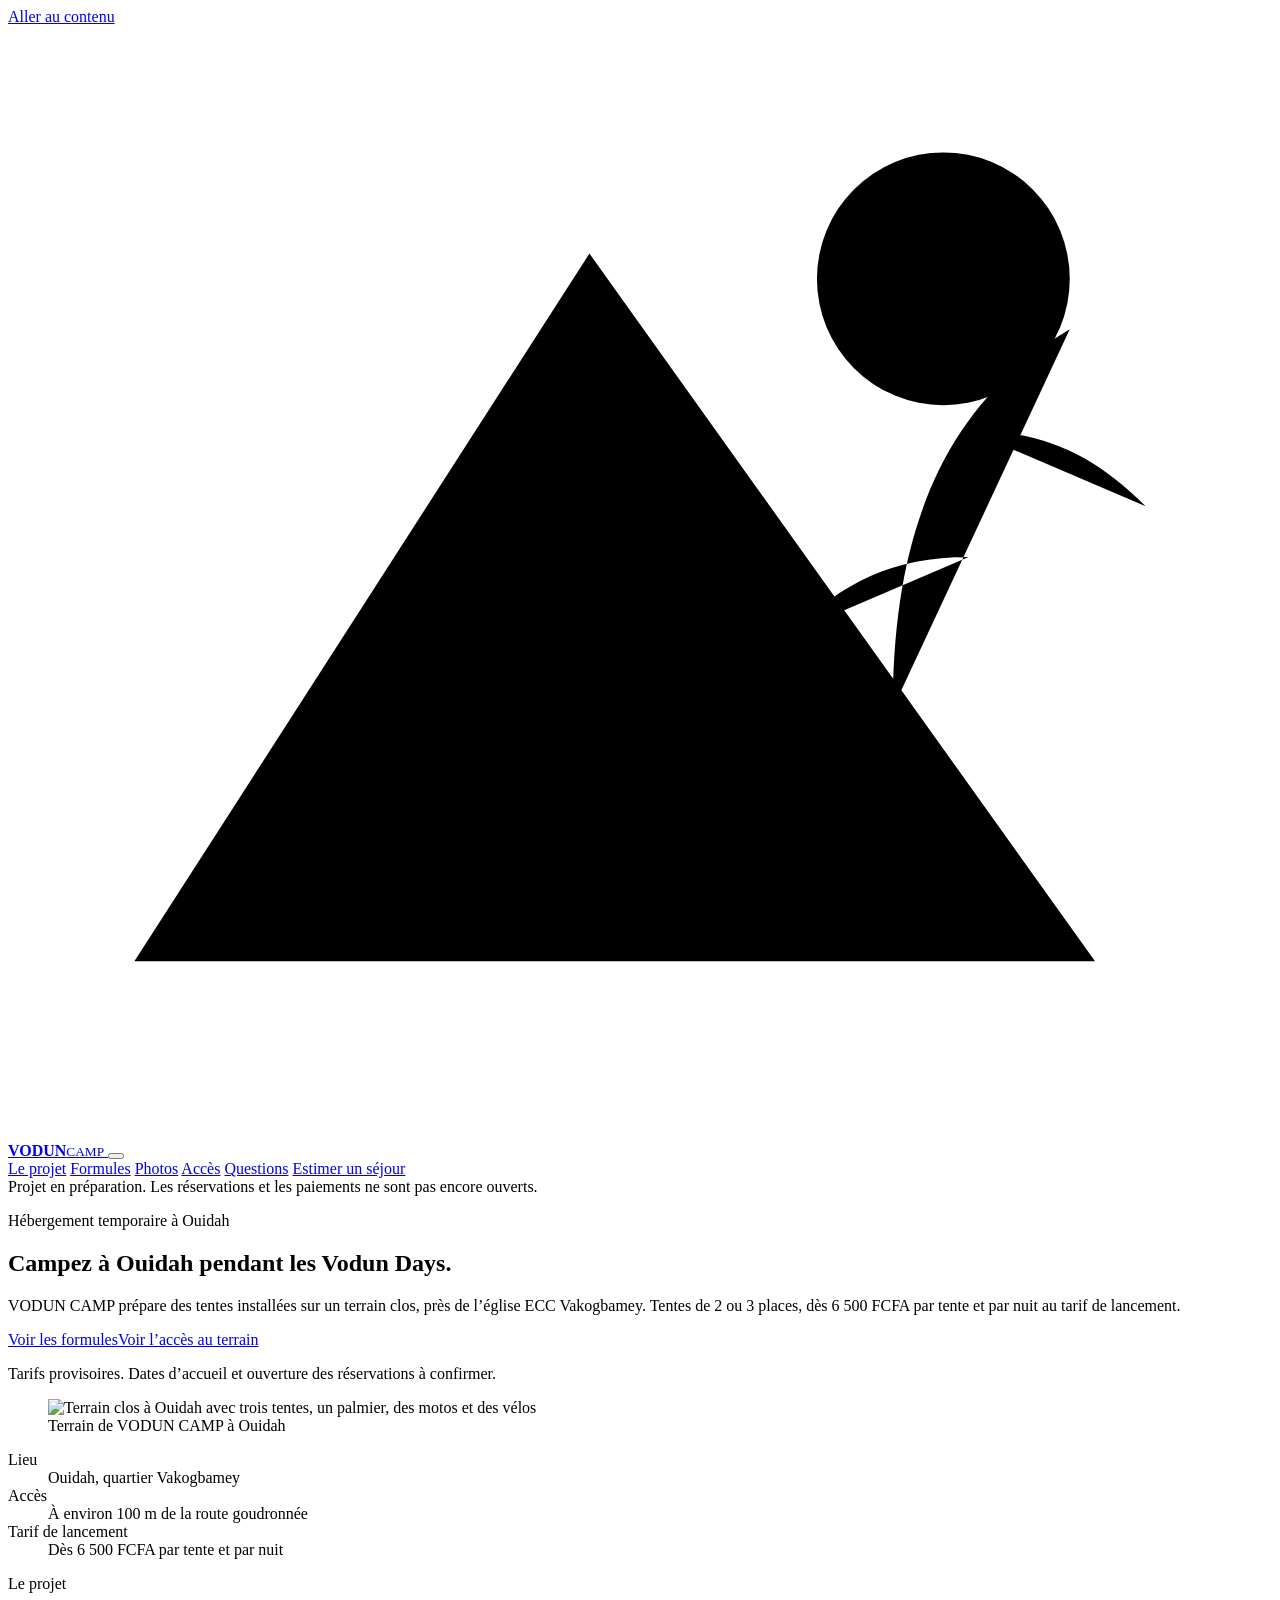
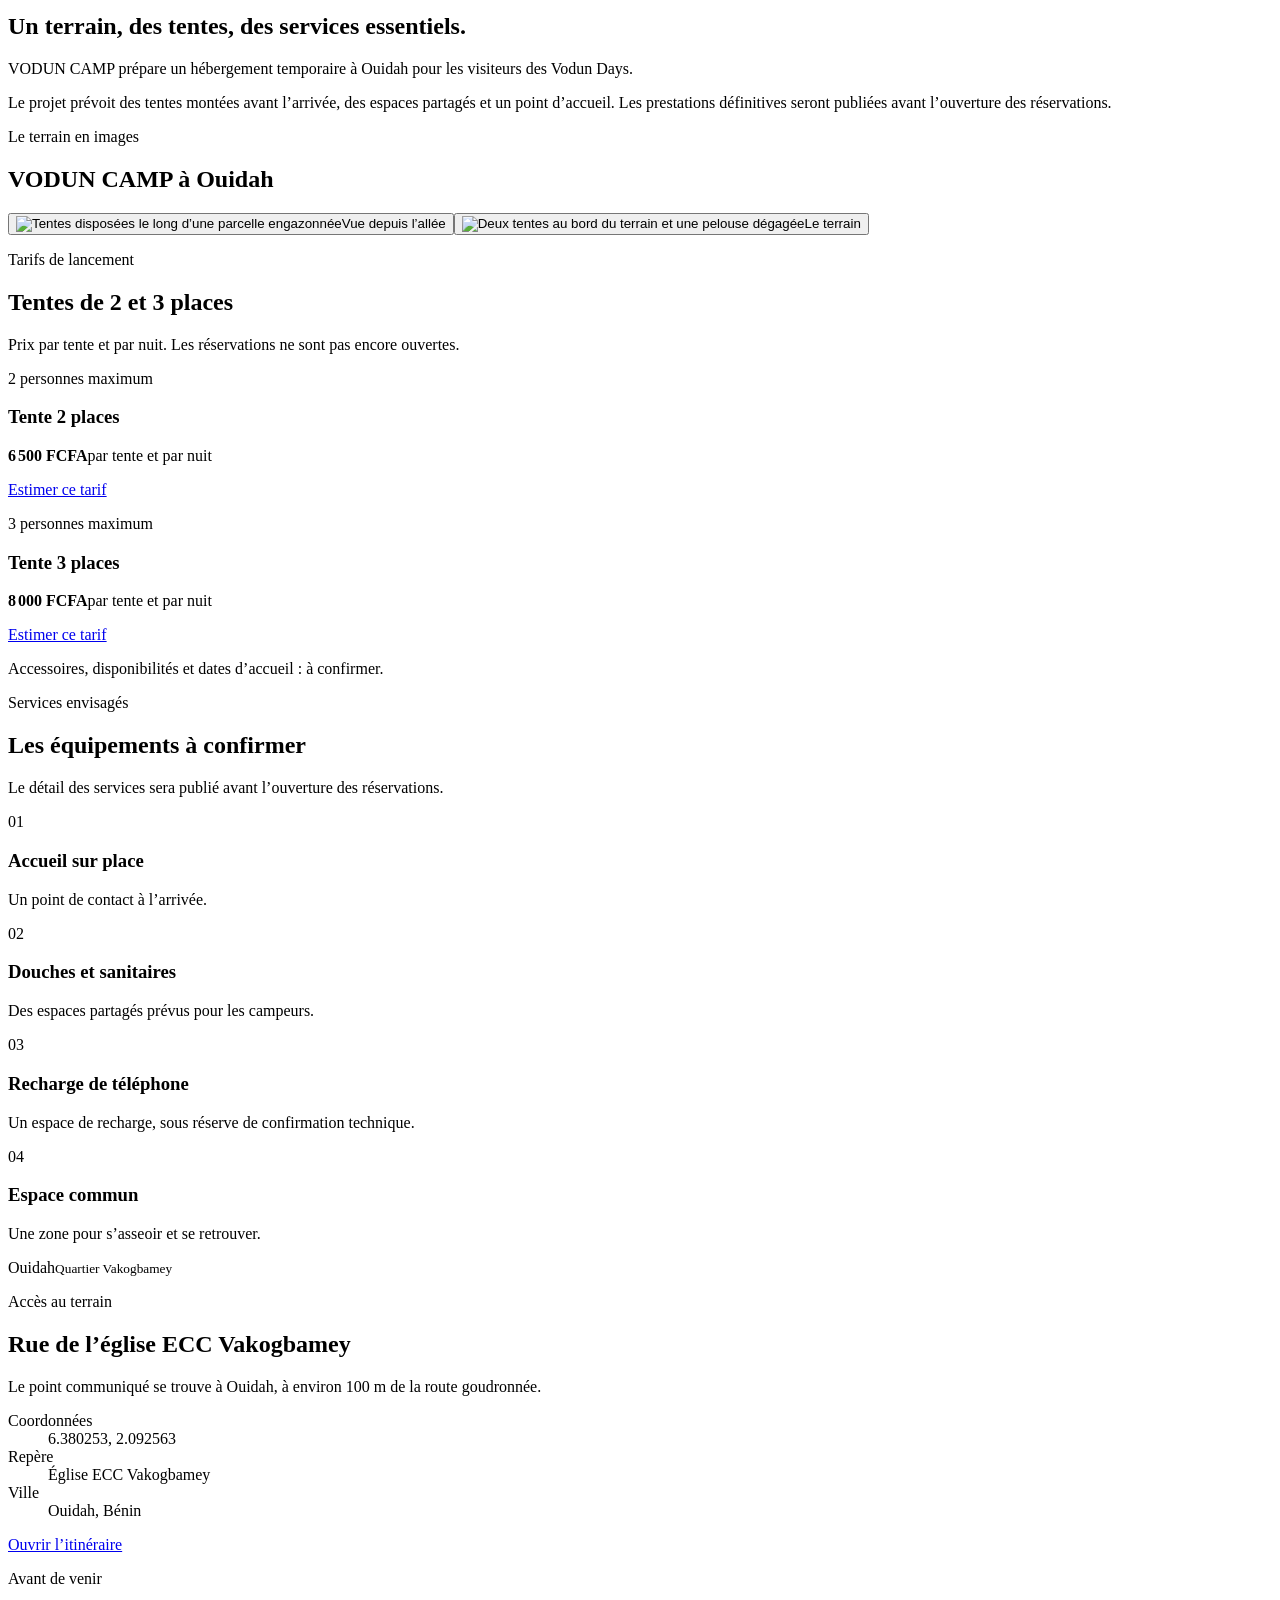
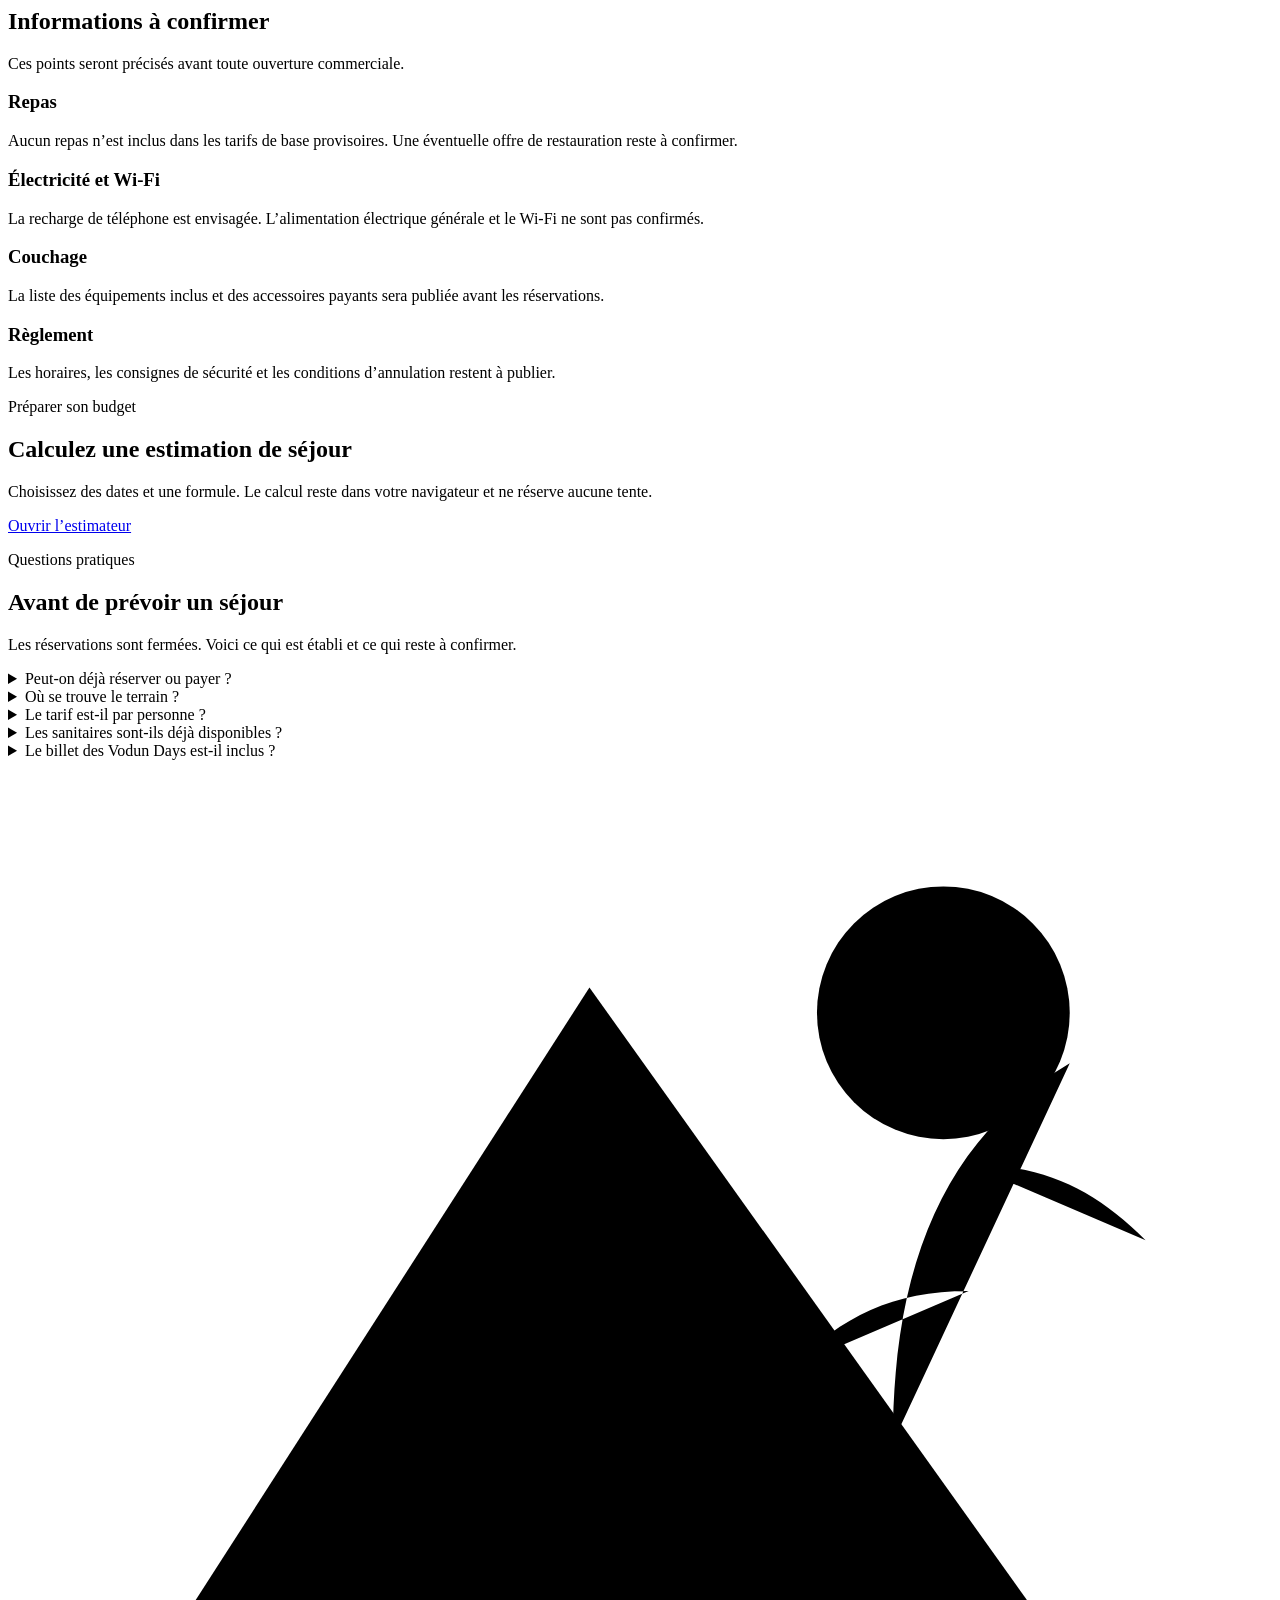
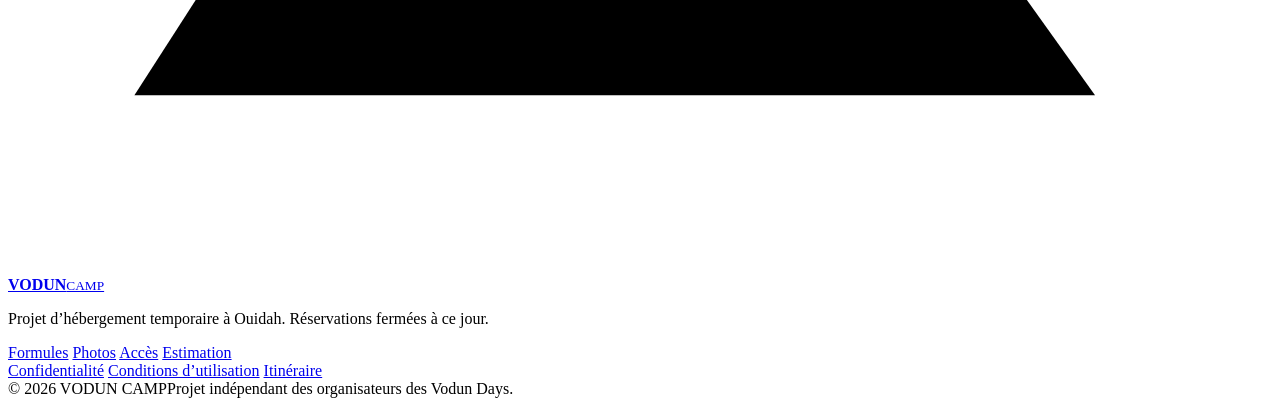
==== commit 90b7ed9b: "Refine camp layout and optimize real photos" ====
--- a/index.html
+++ b/index.html
@@ -1,2 +1,2 @@
-<!DOCTYPE html><html lang="fr"> <head><meta charset="UTF-8"><meta name="viewport" content="width=device-width, initial-scale=1"><meta name="theme-color" content="#173F35"><meta name="description" content="VODUN CAMP prépare un hébergement temporaire sous tente à Ouidah. Consultez le lieu, les formules et les tarifs provisoires."><link rel="canonical" href="https://derick1994.github.io/vodun-camp/"><meta property="og:type" content="website"><meta property="og:locale" content="fr_FR"><meta property="og:title" content="VODUN CAMP | Camping temporaire à Ouidah"><meta property="og:description" content="VODUN CAMP prépare un hébergement temporaire sous tente à Ouidah. Consultez le lieu, les formules et les tarifs provisoires."><meta property="og:image" content="https://derick1994.github.io/vodun-camp/images/camp/camp-01.jpg"><meta property="og:url" content="https://derick1994.github.io/vodun-camp/"><meta name="twitter:card" content="summary_large_image"><meta name="twitter:title" content="VODUN CAMP | Camping temporaire à Ouidah"><meta name="twitter:description" content="VODUN CAMP prépare un hébergement temporaire sous tente à Ouidah. Consultez le lieu, les formules et les tarifs provisoires."><meta name="twitter:image" content="https://derick1994.github.io/vodun-camp/images/camp/camp-01.jpg"><link rel="icon" href="/vodun-camp/icons/favicon.svg" type="image/svg+xml"><title>VODUN CAMP | Camping temporaire à Ouidah</title><link rel="stylesheet" href="/vodun-camp/_astro/cgu.CXVHtdZZ.css">
-<link rel="stylesheet" href="/vodun-camp/_astro/index.Bhw0VtnQ.css"></head> <body> <a class="skip-link" href="#contenu">Aller au contenu</a> <header class="site-header" data-astro-cid-3ef6ksr2> <div class="container header-inner" data-astro-cid-3ef6ksr2> <a class="brand light" href="/vodun-camp/" aria-label="Vodun Camp, accueil" data-astro-cid-tvrurpns> <svg viewBox="0 0 50 44" aria-hidden="true" data-astro-cid-tvrurpns> <circle cx="37" cy="10" r="5" data-astro-cid-tvrurpns></circle> <path d="M5 37 23 9l20 28H5Z" data-astro-cid-tvrurpns></path> <path d="M23 9v28M35 27c0-7 2-12 7-15m-4 4c3 0 5 1 7 3m-7 2c-3 0-5 1-7 3" data-astro-cid-tvrurpns></path> </svg> <span data-astro-cid-tvrurpns><strong data-astro-cid-tvrurpns>VODUN</strong><small data-astro-cid-tvrurpns>CAMP</small></span> </a>  <button class="menu-toggle" type="button" aria-label="Ouvrir le menu" aria-expanded="false" aria-controls="main-nav" data-astro-cid-3ef6ksr2><span data-astro-cid-3ef6ksr2></span><span data-astro-cid-3ef6ksr2></span><span data-astro-cid-3ef6ksr2></span></button> <nav id="main-nav" aria-label="Navigation principale" data-astro-cid-3ef6ksr2> <a href="/vodun-camp/#camping" data-astro-cid-3ef6ksr2>Le projet</a> <a href="/vodun-camp/#tentes" data-astro-cid-3ef6ksr2>Formules</a> <a href="/vodun-camp/#galerie" data-astro-cid-3ef6ksr2>Photos</a> <a href="/vodun-camp/#acces" data-astro-cid-3ef6ksr2>Accès</a> <a href="/vodun-camp/#faq" data-astro-cid-3ef6ksr2>Questions</a> <a class="button header-cta" href="/vodun-camp/reservation" data-astro-cid-3ef6ksr2>Estimer un séjour</a> </nav> </div> </header> <script type="module">const t=document.querySelector(".menu-toggle"),r=document.querySelector("#main-nav");t?.addEventListener("click",()=>{const e=t.getAttribute("aria-expanded")==="true";t.setAttribute("aria-expanded",String(!e)),t.setAttribute("aria-label",e?"Ouvrir le menu":"Fermer le menu"),r?.classList.toggle("open",!e)});r?.querySelectorAll("a").forEach(e=>e.addEventListener("click",()=>{t?.setAttribute("aria-expanded","false"),r.classList.remove("open")}));</script>  <main id="contenu"> <div class="status-bar" data-astro-cid-j7pv25f6>Projet en préparation. Les réservations et les paiements ne sont pas encore ouverts.</div> <section class="hero" id="accueil" aria-labelledby="hero-title" data-astro-cid-bbe6dxrz> <div class="hero-copy" data-astro-cid-bbe6dxrz> <p class="eyebrow light" data-astro-cid-bbe6dxrz>Hébergement temporaire à Ouidah</p> <h1 id="hero-title" data-astro-cid-bbe6dxrz>Campez à Ouidah pendant les Vodun Days.</h1> <p data-astro-cid-bbe6dxrz>VODUN CAMP prépare des tentes installées sur un terrain clos, près de l’église ECC Vakogbamey. Tentes de 2 ou 3 places, dès 6 500 FCFA par tente et par nuit au tarif de lancement.</p> <div class="hero-actions" data-astro-cid-bbe6dxrz><a class="button hero-button" href="/vodun-camp/#tentes" data-astro-cid-bbe6dxrz>Voir les formules</a><a class="hero-link" href="/vodun-camp/#acces" data-astro-cid-bbe6dxrz>Voir l’accès au terrain</a></div> <p class="hero-note" data-astro-cid-bbe6dxrz>Tarifs provisoires. Dates d’accueil et ouverture des réservations à confirmer.</p> </div> <figure class="hero-media" data-astro-cid-bbe6dxrz><img src="/vodun-camp/images/camp/camp-01.jpg" alt="Terrain clos à Ouidah avec trois tentes, un palmier, des motos et des vélos" fetchpriority="high" data-astro-cid-bbe6dxrz><figcaption data-astro-cid-bbe6dxrz>Vue du terrain communiquée pour le projet VODUN CAMP</figcaption></figure> </section>  <dl class="facts container" aria-label="Informations principales" data-astro-cid-j7pv25f6> <div data-astro-cid-j7pv25f6><dt data-astro-cid-j7pv25f6>Lieu</dt><dd data-astro-cid-j7pv25f6>Ouidah, quartier Vakogbamey</dd></div> <div data-astro-cid-j7pv25f6><dt data-astro-cid-j7pv25f6>Accès</dt><dd data-astro-cid-j7pv25f6>À environ 100 m de la route goudronnée</dd></div> <div data-astro-cid-j7pv25f6><dt data-astro-cid-j7pv25f6>Tarif de lancement</dt><dd data-astro-cid-j7pv25f6>Dès 6 500 FCFA par tente et par nuit</dd></div> </dl> <section class="section intro" id="camping" data-astro-cid-j7pv25f6> <div class="container intro-grid" data-astro-cid-j7pv25f6> <div data-astro-cid-j7pv25f6><p class="eyebrow" data-astro-cid-j7pv25f6>Le projet</p><h2 data-astro-cid-j7pv25f6>Un terrain, des tentes, des services essentiels.</h2></div> <div data-astro-cid-j7pv25f6><p data-astro-cid-j7pv25f6>VODUN CAMP prépare un hébergement temporaire à Ouidah pour les visiteurs des Vodun Days.</p><p data-astro-cid-j7pv25f6>Le projet prévoit des tentes montées avant l’arrivée, des espaces partagés et un point d’accueil. Les prestations définitives seront publiées avant l’ouverture des réservations.</p></div> </div> </section> <section class="section tents" id="tentes" data-astro-cid-j7pv25f6> <div class="container" data-astro-cid-j7pv25f6> <div class="section-heading split" data-astro-cid-j7pv25f6><div data-astro-cid-j7pv25f6><p class="eyebrow" data-astro-cid-j7pv25f6>Tarifs de lancement</p><h2 data-astro-cid-j7pv25f6>Tentes de 2 et 3 places</h2></div><p data-astro-cid-j7pv25f6>Prix par tente et par nuit. Les réservations ne sont pas encore ouvertes.</p></div> <div class="tent-grid" data-astro-cid-j7pv25f6><article class="tent-card" data-astro-cid-vass7l6h> <div class="tent-content" data-astro-cid-vass7l6h> <p class="tent-meta" data-astro-cid-vass7l6h>2 personnes maximum</p> <h3 data-astro-cid-vass7l6h>Tente 2 places</h3> <p class="tent-price" data-astro-cid-vass7l6h><strong data-astro-cid-vass7l6h>6 500 FCFA</strong><span data-astro-cid-vass7l6h>par tente et par nuit</span></p> <a class="button button-secondary" href="/vodun-camp/reservation?type=two" data-astro-cid-vass7l6h>Estimer ce tarif</a> </div> </article> <article class="tent-card" data-astro-cid-vass7l6h> <div class="tent-content" data-astro-cid-vass7l6h> <p class="tent-meta" data-astro-cid-vass7l6h>3 personnes maximum</p> <h3 data-astro-cid-vass7l6h>Tente 3 places</h3> <p class="tent-price" data-astro-cid-vass7l6h><strong data-astro-cid-vass7l6h>8 000 FCFA</strong><span data-astro-cid-vass7l6h>par tente et par nuit</span></p> <a class="button button-secondary" href="/vodun-camp/reservation?type=three" data-astro-cid-vass7l6h>Estimer ce tarif</a> </div> </article> </div> <p class="demo-notice" data-astro-cid-j7pv25f6>Accessoires, disponibilités et dates d’accueil : à confirmer.</p> </div> </section> <section class="section gallery-section" id="galerie" data-astro-cid-ihllb3az> <div class="container" data-astro-cid-ihllb3az> <div class="section-heading split" data-astro-cid-ihllb3az><div data-astro-cid-ihllb3az><p class="eyebrow" data-astro-cid-ihllb3az>Le terrain en images</p><h2 data-astro-cid-ihllb3az>VODUN CAMP à Ouidah</h2></div><p data-astro-cid-ihllb3az>Visuels transmis pour présenter le terrain et l’installation envisagée.</p></div> <div class="gallery-grid" data-astro-cid-ihllb3az> <button class="gallery-item item-1" type="button" data-src="/vodun-camp/images/camp/camp-01.jpg" data-alt="Trois tentes sur un terrain clos, avec un palmier, des motos et des vélos" aria-label="Agrandir : Vue générale du terrain" data-astro-cid-ihllb3az> <img src="/vodun-camp/images/camp/camp-01.jpg" alt="Trois tentes sur un terrain clos, avec un palmier, des motos et des vélos" loading="lazy" decoding="async" data-astro-cid-ihllb3az><span data-astro-cid-ihllb3az>Vue générale du terrain</span> </button><button class="gallery-item item-2" type="button" data-src="/vodun-camp/images/camp/camp-02.jpg" data-alt="Deux tentes au bord du terrain et une pelouse dégagée" aria-label="Agrandir : Installation des tentes" data-astro-cid-ihllb3az> <img src="/vodun-camp/images/camp/camp-02.jpg" alt="Deux tentes au bord du terrain et une pelouse dégagée" loading="lazy" decoding="async" data-astro-cid-ihllb3az><span data-astro-cid-ihllb3az>Installation des tentes</span> </button><button class="gallery-item item-3" type="button" data-src="/vodun-camp/images/camp/camp-03.jpg" data-alt="Tentes disposées le long d’une parcelle engazonnée" aria-label="Agrandir : Vue depuis l’allée" data-astro-cid-ihllb3az> <img src="/vodun-camp/images/camp/camp-03.jpg" alt="Tentes disposées le long d’une parcelle engazonnée" loading="lazy" decoding="async" data-astro-cid-ihllb3az><span data-astro-cid-ihllb3az>Vue depuis l’allée</span> </button> </div> </div> </section> <dialog class="lightbox" aria-label="Photo agrandie" data-astro-cid-ihllb3az><button type="button" aria-label="Fermer" data-astro-cid-ihllb3az>Fermer</button><img src="" alt="" data-astro-cid-ihllb3az></dialog> <script type="module">const e=document.querySelector(".lightbox"),c=e?.querySelector("img");document.querySelectorAll(".gallery-item").forEach(t=>t.addEventListener("click",()=>{c&&(c.src=t.dataset.src||"",c.alt=t.dataset.alt||""),e?.showModal()}));e?.querySelector("button")?.addEventListener("click",()=>e.close());e?.addEventListener("click",t=>{t.target===e&&e.close()});</script>  <section class="section services" id="services" data-astro-cid-g5jplrhu> <div class="container services-grid" data-astro-cid-g5jplrhu> <div data-astro-cid-g5jplrhu><p class="eyebrow light" data-astro-cid-g5jplrhu>Services envisagés</p><h2 data-astro-cid-g5jplrhu>Les équipements à confirmer</h2><p data-astro-cid-g5jplrhu>Le détail des services sera publié avant l’ouverture des réservations.</p></div> <div class="service-list" data-astro-cid-g5jplrhu> <article data-astro-cid-g5jplrhu><span data-astro-cid-g5jplrhu>01</span><div data-astro-cid-g5jplrhu><h3 data-astro-cid-g5jplrhu>Accueil sur place</h3><p data-astro-cid-g5jplrhu>Un point de contact à l’arrivée.</p></div></article> <article data-astro-cid-g5jplrhu><span data-astro-cid-g5jplrhu>02</span><div data-astro-cid-g5jplrhu><h3 data-astro-cid-g5jplrhu>Douches et sanitaires</h3><p data-astro-cid-g5jplrhu>Des espaces partagés prévus pour les campeurs.</p></div></article> <article data-astro-cid-g5jplrhu><span data-astro-cid-g5jplrhu>03</span><div data-astro-cid-g5jplrhu><h3 data-astro-cid-g5jplrhu>Recharge de téléphone</h3><p data-astro-cid-g5jplrhu>Un espace de recharge, sous réserve de confirmation technique.</p></div></article> <article data-astro-cid-g5jplrhu><span data-astro-cid-g5jplrhu>04</span><div data-astro-cid-g5jplrhu><h3 data-astro-cid-g5jplrhu>Espace commun</h3><p data-astro-cid-g5jplrhu>Une zone pour s’asseoir et se retrouver.</p></div></article> </div> </div> </section>  <section class="section location" id="acces" data-astro-cid-j7pv25f6> <div class="container location-grid" data-astro-cid-j7pv25f6> <img src="/vodun-camp/images/camp/camp-03.jpg" alt="Vue du terrain et des tentes à Ouidah" loading="lazy" data-astro-cid-j7pv25f6> <div data-astro-cid-j7pv25f6><p class="eyebrow" data-astro-cid-j7pv25f6>Accès au terrain</p><h2 data-astro-cid-j7pv25f6>Rue de l’église ECC Vakogbamey</h2><p data-astro-cid-j7pv25f6>Le point communiqué se trouve à Ouidah, à environ 100 m de la route goudronnée.</p><dl data-astro-cid-j7pv25f6><div data-astro-cid-j7pv25f6><dt data-astro-cid-j7pv25f6>Coordonnées</dt><dd data-astro-cid-j7pv25f6>6.380253, 2.092563</dd></div><div data-astro-cid-j7pv25f6><dt data-astro-cid-j7pv25f6>Repère</dt><dd data-astro-cid-j7pv25f6>Église ECC Vakogbamey</dd></div><div data-astro-cid-j7pv25f6><dt data-astro-cid-j7pv25f6>Ville</dt><dd data-astro-cid-j7pv25f6>Ouidah, Bénin</dd></div></dl><a class="button" href="https://www.google.com/maps/dir/?api=1&destination=6.380253%2C2.092563" target="_blank" rel="noopener noreferrer" data-astro-cid-j7pv25f6>Ouvrir l’itinéraire</a></div> </div> </section> <section class="section practical" id="infos-pratiques" data-astro-cid-j7pv25f6> <div class="container" data-astro-cid-j7pv25f6> <div class="section-heading split" data-astro-cid-j7pv25f6><div data-astro-cid-j7pv25f6><p class="eyebrow" data-astro-cid-j7pv25f6>Avant de venir</p><h2 data-astro-cid-j7pv25f6>Informations à confirmer</h2></div><p data-astro-cid-j7pv25f6>Ces points seront précisés avant toute ouverture commerciale.</p></div> <div class="practical-grid" data-astro-cid-j7pv25f6> <article data-astro-cid-j7pv25f6><h3 data-astro-cid-j7pv25f6>Repas</h3><p data-astro-cid-j7pv25f6>Aucun repas n’est inclus dans les tarifs de base provisoires. Une éventuelle offre de restauration reste à confirmer.</p></article> <article data-astro-cid-j7pv25f6><h3 data-astro-cid-j7pv25f6>Électricité et Wi-Fi</h3><p data-astro-cid-j7pv25f6>La recharge de téléphone est envisagée. L’alimentation électrique générale et le Wi-Fi ne sont pas confirmés.</p></article> <article data-astro-cid-j7pv25f6><h3 data-astro-cid-j7pv25f6>Couchage</h3><p data-astro-cid-j7pv25f6>La liste des équipements inclus et des accessoires payants sera publiée avant les réservations.</p></article> <article data-astro-cid-j7pv25f6><h3 data-astro-cid-j7pv25f6>Règlement</h3><p data-astro-cid-j7pv25f6>Les horaires, les consignes de sécurité et les conditions d’annulation restent à publier.</p></article> </div> </div> </section> <section class="section estimate-cta" data-astro-cid-j7pv25f6><div class="container" data-astro-cid-j7pv25f6><p class="eyebrow light" data-astro-cid-j7pv25f6>Préparer son budget</p><h2 data-astro-cid-j7pv25f6>Calculez une estimation de séjour</h2><p data-astro-cid-j7pv25f6>Choisissez des dates et une formule. Le calcul reste dans votre navigateur et ne réserve aucune tente.</p><a class="button light-button" href="/vodun-camp/reservation" data-astro-cid-j7pv25f6>Ouvrir l’estimateur</a></div></section> <section class="section faq-section" id="faq" data-astro-cid-al2ca2vr> <div class="container faq-grid" data-astro-cid-al2ca2vr> <div data-astro-cid-al2ca2vr><p class="eyebrow" data-astro-cid-al2ca2vr>Questions pratiques</p><h2 data-astro-cid-al2ca2vr>Avant de prévoir un séjour</h2><p data-astro-cid-al2ca2vr>Les réservations sont fermées. Voici ce qui est établi et ce qui reste à confirmer.</p></div> <div class="faq-list" data-astro-cid-al2ca2vr> <details data-astro-cid-al2ca2vr><summary data-astro-cid-al2ca2vr>Peut-on déjà réserver ou payer ?</summary><p data-astro-cid-al2ca2vr>Non. Le site permet seulement de calculer un budget indicatif. Aucune tente n’est bloquée et aucun paiement n’est traité.</p></details> <details data-astro-cid-al2ca2vr><summary data-astro-cid-al2ca2vr>Où se trouve le terrain ?</summary><p data-astro-cid-al2ca2vr>Dans la rue de l’église ECC Vakogbamey à Ouidah, à environ 100 m de la route goudronnée. Le point communiqué est 6.380253, 2.092563.</p></details> <details data-astro-cid-al2ca2vr><summary data-astro-cid-al2ca2vr>Le tarif est-il par personne ?</summary><p data-astro-cid-al2ca2vr>Le tarif provisoire affiché correspond à une tente par nuit. La capacité est indiquée pour chaque formule.</p></details> <details data-astro-cid-al2ca2vr><summary data-astro-cid-al2ca2vr>Les sanitaires sont-ils déjà disponibles ?</summary><p data-astro-cid-al2ca2vr>Des douches et sanitaires sont prévus. Leur mise en service n’a pas encore été confirmée.</p></details> <details data-astro-cid-al2ca2vr><summary data-astro-cid-al2ca2vr>Le billet des Vodun Days est-il inclus ?</summary><p data-astro-cid-al2ca2vr>Non. VODUN CAMP est un projet d’hébergement indépendant des organisateurs du festival.</p></details> </div> </div> </section>  </main> <footer class="site-footer" data-astro-cid-sz7xmlte> <div class="container footer-grid" data-astro-cid-sz7xmlte> <div data-astro-cid-sz7xmlte><a class="brand light" href="/vodun-camp/" aria-label="Vodun Camp, accueil" data-astro-cid-tvrurpns> <svg viewBox="0 0 50 44" aria-hidden="true" data-astro-cid-tvrurpns> <circle cx="37" cy="10" r="5" data-astro-cid-tvrurpns></circle> <path d="M5 37 23 9l20 28H5Z" data-astro-cid-tvrurpns></path> <path d="M23 9v28M35 27c0-7 2-12 7-15m-4 4c3 0 5 1 7 3m-7 2c-3 0-5 1-7 3" data-astro-cid-tvrurpns></path> </svg> <span data-astro-cid-tvrurpns><strong data-astro-cid-tvrurpns>VODUN</strong><small data-astro-cid-tvrurpns>CAMP</small></span> </a> <p data-astro-cid-sz7xmlte>Projet d’hébergement temporaire à Ouidah. Réservations fermées à ce jour.</p></div> <nav aria-label="Navigation de pied de page" data-astro-cid-sz7xmlte> <a href="/vodun-camp/#tentes" data-astro-cid-sz7xmlte>Formules</a> <a href="/vodun-camp/#galerie" data-astro-cid-sz7xmlte>Photos</a> <a href="/vodun-camp/#acces" data-astro-cid-sz7xmlte>Accès</a> <a href="/vodun-camp/reservation" data-astro-cid-sz7xmlte>Estimation</a> </nav> <nav aria-label="Informations légales" data-astro-cid-sz7xmlte> <a href="/vodun-camp/confidentialite" data-astro-cid-sz7xmlte>Confidentialité</a> <a href="/vodun-camp/cgu" data-astro-cid-sz7xmlte>Conditions d’utilisation</a> <a href="https://www.google.com/maps/dir/?api=1&destination=6.380253%2C2.092563" target="_blank" rel="noopener noreferrer" data-astro-cid-sz7xmlte>Itinéraire</a> </nav> </div> <div class="container footer-bottom" data-astro-cid-sz7xmlte><span data-astro-cid-sz7xmlte>© 2026 VODUN CAMP</span><span data-astro-cid-sz7xmlte>Projet indépendant des organisateurs des Vodun Days.</span></div> </footer>  </body></html> +<!DOCTYPE html><html lang="fr"> <head><meta charset="UTF-8"><meta name="viewport" content="width=device-width, initial-scale=1"><meta name="theme-color" content="#173F35"><meta name="description" content="VODUN CAMP prépare un hébergement temporaire sous tente à Ouidah. Consultez le lieu, les formules et les tarifs provisoires."><link rel="canonical" href="https://derick1994.github.io/vodun-camp/"><meta property="og:type" content="website"><meta property="og:locale" content="fr_FR"><meta property="og:title" content="VODUN CAMP | Camping temporaire à Ouidah"><meta property="og:description" content="VODUN CAMP prépare un hébergement temporaire sous tente à Ouidah. Consultez le lieu, les formules et les tarifs provisoires."><meta property="og:image" content="https://derick1994.github.io/vodun-camp/images/camp/camp-01.webp"><meta property="og:url" content="https://derick1994.github.io/vodun-camp/"><meta name="twitter:card" content="summary_large_image"><meta name="twitter:title" content="VODUN CAMP | Camping temporaire à Ouidah"><meta name="twitter:description" content="VODUN CAMP prépare un hébergement temporaire sous tente à Ouidah. Consultez le lieu, les formules et les tarifs provisoires."><meta name="twitter:image" content="https://derick1994.github.io/vodun-camp/images/camp/camp-01.webp"><link rel="icon" href="/vodun-camp/icons/favicon.svg" type="image/svg+xml"><title>VODUN CAMP | Camping temporaire à Ouidah</title><link rel="stylesheet" href="/vodun-camp/_astro/cgu.DEO_EIRc.css">
+<link rel="stylesheet" href="/vodun-camp/_astro/index.DxJxIsa9.css"></head> <body> <a class="skip-link" href="#contenu">Aller au contenu</a> <header class="site-header" data-astro-cid-3ef6ksr2> <div class="container header-inner" data-astro-cid-3ef6ksr2> <a class="brand" href="/vodun-camp/" aria-label="Vodun Camp, accueil" data-astro-cid-tvrurpns> <svg viewBox="0 0 50 44" aria-hidden="true" data-astro-cid-tvrurpns> <circle cx="37" cy="10" r="5" data-astro-cid-tvrurpns></circle> <path d="M5 37 23 9l20 28H5Z" data-astro-cid-tvrurpns></path> <path d="M23 9v28M35 27c0-7 2-12 7-15m-4 4c3 0 5 1 7 3m-7 2c-3 0-5 1-7 3" data-astro-cid-tvrurpns></path> </svg> <span data-astro-cid-tvrurpns><strong data-astro-cid-tvrurpns>VODUN</strong><small data-astro-cid-tvrurpns>CAMP</small></span> </a>  <button class="menu-toggle" type="button" aria-label="Ouvrir le menu" aria-expanded="false" aria-controls="main-nav" data-astro-cid-3ef6ksr2><span data-astro-cid-3ef6ksr2></span><span data-astro-cid-3ef6ksr2></span><span data-astro-cid-3ef6ksr2></span></button> <nav id="main-nav" aria-label="Navigation principale" data-astro-cid-3ef6ksr2> <a href="/vodun-camp/#camping" data-astro-cid-3ef6ksr2>Le projet</a> <a href="/vodun-camp/#tentes" data-astro-cid-3ef6ksr2>Formules</a> <a href="/vodun-camp/#galerie" data-astro-cid-3ef6ksr2>Photos</a> <a href="/vodun-camp/#acces" data-astro-cid-3ef6ksr2>Accès</a> <a href="/vodun-camp/#faq" data-astro-cid-3ef6ksr2>Questions</a> <a class="button header-cta" href="/vodun-camp/reservation" data-astro-cid-3ef6ksr2>Estimer un séjour</a> </nav> </div> </header> <script type="module">const t=document.querySelector(".menu-toggle"),r=document.querySelector("#main-nav");t?.addEventListener("click",()=>{const e=t.getAttribute("aria-expanded")==="true";t.setAttribute("aria-expanded",String(!e)),t.setAttribute("aria-label",e?"Ouvrir le menu":"Fermer le menu"),r?.classList.toggle("open",!e)});r?.querySelectorAll("a").forEach(e=>e.addEventListener("click",()=>{t?.setAttribute("aria-expanded","false"),r.classList.remove("open")}));</script>  <main id="contenu"> <div class="status-bar" data-astro-cid-j7pv25f6>Projet en préparation. Les réservations et les paiements ne sont pas encore ouverts.</div> <section class="hero" id="accueil" aria-labelledby="hero-title" data-astro-cid-bbe6dxrz> <div class="hero-copy" data-astro-cid-bbe6dxrz> <p class="eyebrow" data-astro-cid-bbe6dxrz>Hébergement temporaire à Ouidah</p> <h1 id="hero-title" data-astro-cid-bbe6dxrz>Campez à Ouidah pendant les Vodun Days.</h1> <p data-astro-cid-bbe6dxrz>VODUN CAMP prépare des tentes installées sur un terrain clos, près de l’église ECC Vakogbamey. Tentes de 2 ou 3 places, dès 6 500 FCFA par tente et par nuit au tarif de lancement.</p> <div class="hero-actions" data-astro-cid-bbe6dxrz><a class="button hero-button" href="/vodun-camp/#tentes" data-astro-cid-bbe6dxrz>Voir les formules</a><a class="hero-link" href="/vodun-camp/#acces" data-astro-cid-bbe6dxrz>Voir l’accès au terrain</a></div> <p class="hero-note" data-astro-cid-bbe6dxrz>Tarifs provisoires. Dates d’accueil et ouverture des réservations à confirmer.</p> </div> <figure class="hero-media" data-astro-cid-bbe6dxrz><img src="/vodun-camp/images/camp/camp-01.webp" alt="Terrain clos à Ouidah avec trois tentes, un palmier, des motos et des vélos" fetchpriority="high" data-astro-cid-bbe6dxrz><figcaption data-astro-cid-bbe6dxrz>Terrain de VODUN CAMP à Ouidah</figcaption></figure> </section>  <dl class="facts container" aria-label="Informations principales" data-astro-cid-j7pv25f6> <div data-astro-cid-j7pv25f6><dt data-astro-cid-j7pv25f6>Lieu</dt><dd data-astro-cid-j7pv25f6>Ouidah, quartier Vakogbamey</dd></div> <div data-astro-cid-j7pv25f6><dt data-astro-cid-j7pv25f6>Accès</dt><dd data-astro-cid-j7pv25f6>À environ 100 m de la route goudronnée</dd></div> <div data-astro-cid-j7pv25f6><dt data-astro-cid-j7pv25f6>Tarif de lancement</dt><dd data-astro-cid-j7pv25f6>Dès 6 500 FCFA par tente et par nuit</dd></div> </dl> <section class="section intro" id="camping" data-astro-cid-j7pv25f6> <div class="container intro-grid" data-astro-cid-j7pv25f6> <div data-astro-cid-j7pv25f6><p class="eyebrow" data-astro-cid-j7pv25f6>Le projet</p><h2 data-astro-cid-j7pv25f6>Un terrain, des tentes, des services essentiels.</h2></div> <div data-astro-cid-j7pv25f6><p data-astro-cid-j7pv25f6>VODUN CAMP prépare un hébergement temporaire à Ouidah pour les visiteurs des Vodun Days.</p><p data-astro-cid-j7pv25f6>Le projet prévoit des tentes montées avant l’arrivée, des espaces partagés et un point d’accueil. Les prestations définitives seront publiées avant l’ouverture des réservations.</p></div> </div> </section> <section class="section gallery-section" id="galerie" data-astro-cid-ihllb3az> <div class="container" data-astro-cid-ihllb3az> <div class="section-heading split" data-astro-cid-ihllb3az><div data-astro-cid-ihllb3az><p class="eyebrow" data-astro-cid-ihllb3az>Le terrain en images</p><h2 data-astro-cid-ihllb3az>VODUN CAMP à Ouidah</h2></div></div> <div class="gallery-grid" data-astro-cid-ihllb3az> <button class="gallery-item item-1" type="button" data-src="/vodun-camp/images/camp/camp-03.webp" data-alt="Tentes disposées le long d’une parcelle engazonnée" aria-label="Agrandir : Vue depuis l’allée" data-astro-cid-ihllb3az> <img src="/vodun-camp/images/camp/camp-03.webp" alt="Tentes disposées le long d’une parcelle engazonnée" loading="lazy" decoding="async" data-astro-cid-ihllb3az><span data-astro-cid-ihllb3az>Vue depuis l’allée</span> </button><button class="gallery-item item-2" type="button" data-src="/vodun-camp/images/camp/camp-02.webp" data-alt="Deux tentes au bord du terrain et une pelouse dégagée" aria-label="Agrandir : Le terrain" data-astro-cid-ihllb3az> <img src="/vodun-camp/images/camp/camp-02.webp" alt="Deux tentes au bord du terrain et une pelouse dégagée" loading="lazy" decoding="async" data-astro-cid-ihllb3az><span data-astro-cid-ihllb3az>Le terrain</span> </button> </div> </div> </section> <dialog class="lightbox" aria-label="Photo agrandie" data-astro-cid-ihllb3az><button type="button" aria-label="Fermer" data-astro-cid-ihllb3az>Fermer</button><img src="" alt="" data-astro-cid-ihllb3az></dialog> <script type="module">const e=document.querySelector(".lightbox"),c=e?.querySelector("img");document.querySelectorAll(".gallery-item").forEach(t=>t.addEventListener("click",()=>{c&&(c.src=t.dataset.src||"",c.alt=t.dataset.alt||""),e?.showModal()}));e?.querySelector("button")?.addEventListener("click",()=>e.close());e?.addEventListener("click",t=>{t.target===e&&e.close()});</script>  <section class="section tents" id="tentes" data-astro-cid-j7pv25f6> <div class="container" data-astro-cid-j7pv25f6> <div class="section-heading split" data-astro-cid-j7pv25f6><div data-astro-cid-j7pv25f6><p class="eyebrow" data-astro-cid-j7pv25f6>Tarifs de lancement</p><h2 data-astro-cid-j7pv25f6>Tentes de 2 et 3 places</h2></div><p data-astro-cid-j7pv25f6>Prix par tente et par nuit. Les réservations ne sont pas encore ouvertes.</p></div> <div class="tent-grid" data-astro-cid-j7pv25f6><article class="tent-card" data-astro-cid-vass7l6h> <div class="tent-content" data-astro-cid-vass7l6h> <p class="tent-meta" data-astro-cid-vass7l6h>2 personnes maximum</p> <h3 data-astro-cid-vass7l6h>Tente 2 places</h3> <p class="tent-price" data-astro-cid-vass7l6h><strong data-astro-cid-vass7l6h>6 500 FCFA</strong><span data-astro-cid-vass7l6h>par tente et par nuit</span></p> <a class="button button-secondary" href="/vodun-camp/reservation?type=two" data-astro-cid-vass7l6h>Estimer ce tarif</a> </div> </article> <article class="tent-card" data-astro-cid-vass7l6h> <div class="tent-content" data-astro-cid-vass7l6h> <p class="tent-meta" data-astro-cid-vass7l6h>3 personnes maximum</p> <h3 data-astro-cid-vass7l6h>Tente 3 places</h3> <p class="tent-price" data-astro-cid-vass7l6h><strong data-astro-cid-vass7l6h>8 000 FCFA</strong><span data-astro-cid-vass7l6h>par tente et par nuit</span></p> <a class="button button-secondary" href="/vodun-camp/reservation?type=three" data-astro-cid-vass7l6h>Estimer ce tarif</a> </div> </article> </div> <p class="demo-notice" data-astro-cid-j7pv25f6>Accessoires, disponibilités et dates d’accueil : à confirmer.</p> </div> </section> <section class="section services" id="services" data-astro-cid-g5jplrhu> <div class="container services-grid" data-astro-cid-g5jplrhu> <div data-astro-cid-g5jplrhu><p class="eyebrow" data-astro-cid-g5jplrhu>Services envisagés</p><h2 data-astro-cid-g5jplrhu>Les équipements à confirmer</h2><p data-astro-cid-g5jplrhu>Le détail des services sera publié avant l’ouverture des réservations.</p></div> <div class="service-list" data-astro-cid-g5jplrhu> <article data-astro-cid-g5jplrhu><span data-astro-cid-g5jplrhu>01</span><div data-astro-cid-g5jplrhu><h3 data-astro-cid-g5jplrhu>Accueil sur place</h3><p data-astro-cid-g5jplrhu>Un point de contact à l’arrivée.</p></div></article> <article data-astro-cid-g5jplrhu><span data-astro-cid-g5jplrhu>02</span><div data-astro-cid-g5jplrhu><h3 data-astro-cid-g5jplrhu>Douches et sanitaires</h3><p data-astro-cid-g5jplrhu>Des espaces partagés prévus pour les campeurs.</p></div></article> <article data-astro-cid-g5jplrhu><span data-astro-cid-g5jplrhu>03</span><div data-astro-cid-g5jplrhu><h3 data-astro-cid-g5jplrhu>Recharge de téléphone</h3><p data-astro-cid-g5jplrhu>Un espace de recharge, sous réserve de confirmation technique.</p></div></article> <article data-astro-cid-g5jplrhu><span data-astro-cid-g5jplrhu>04</span><div data-astro-cid-g5jplrhu><h3 data-astro-cid-g5jplrhu>Espace commun</h3><p data-astro-cid-g5jplrhu>Une zone pour s’asseoir et se retrouver.</p></div></article> </div> </div> </section>  <section class="section location" id="acces" data-astro-cid-j7pv25f6> <div class="container location-grid" data-astro-cid-j7pv25f6> <div class="location-marker" aria-hidden="true" data-astro-cid-j7pv25f6><span data-astro-cid-j7pv25f6>Ouidah</span><small data-astro-cid-j7pv25f6>Quartier Vakogbamey</small></div> <div data-astro-cid-j7pv25f6><p class="eyebrow" data-astro-cid-j7pv25f6>Accès au terrain</p><h2 data-astro-cid-j7pv25f6>Rue de l’église ECC Vakogbamey</h2><p data-astro-cid-j7pv25f6>Le point communiqué se trouve à Ouidah, à environ 100 m de la route goudronnée.</p><dl data-astro-cid-j7pv25f6><div data-astro-cid-j7pv25f6><dt data-astro-cid-j7pv25f6>Coordonnées</dt><dd data-astro-cid-j7pv25f6>6.380253, 2.092563</dd></div><div data-astro-cid-j7pv25f6><dt data-astro-cid-j7pv25f6>Repère</dt><dd data-astro-cid-j7pv25f6>Église ECC Vakogbamey</dd></div><div data-astro-cid-j7pv25f6><dt data-astro-cid-j7pv25f6>Ville</dt><dd data-astro-cid-j7pv25f6>Ouidah, Bénin</dd></div></dl><a class="button" href="https://www.google.com/maps/dir/?api=1&destination=6.380253%2C2.092563" target="_blank" rel="noopener noreferrer" data-astro-cid-j7pv25f6>Ouvrir l’itinéraire</a></div> </div> </section> <section class="section practical" id="infos-pratiques" data-astro-cid-j7pv25f6> <div class="container" data-astro-cid-j7pv25f6> <div class="section-heading split" data-astro-cid-j7pv25f6><div data-astro-cid-j7pv25f6><p class="eyebrow" data-astro-cid-j7pv25f6>Avant de venir</p><h2 data-astro-cid-j7pv25f6>Informations à confirmer</h2></div><p data-astro-cid-j7pv25f6>Ces points seront précisés avant toute ouverture commerciale.</p></div> <div class="practical-grid" data-astro-cid-j7pv25f6> <article data-astro-cid-j7pv25f6><h3 data-astro-cid-j7pv25f6>Repas</h3><p data-astro-cid-j7pv25f6>Aucun repas n’est inclus dans les tarifs de base provisoires. Une éventuelle offre de restauration reste à confirmer.</p></article> <article data-astro-cid-j7pv25f6><h3 data-astro-cid-j7pv25f6>Électricité et Wi-Fi</h3><p data-astro-cid-j7pv25f6>La recharge de téléphone est envisagée. L’alimentation électrique générale et le Wi-Fi ne sont pas confirmés.</p></article> <article data-astro-cid-j7pv25f6><h3 data-astro-cid-j7pv25f6>Couchage</h3><p data-astro-cid-j7pv25f6>La liste des équipements inclus et des accessoires payants sera publiée avant les réservations.</p></article> <article data-astro-cid-j7pv25f6><h3 data-astro-cid-j7pv25f6>Règlement</h3><p data-astro-cid-j7pv25f6>Les horaires, les consignes de sécurité et les conditions d’annulation restent à publier.</p></article> </div> </div> </section> <section class="section estimate-cta" data-astro-cid-j7pv25f6><div class="container" data-astro-cid-j7pv25f6><p class="eyebrow light" data-astro-cid-j7pv25f6>Préparer son budget</p><h2 data-astro-cid-j7pv25f6>Calculez une estimation de séjour</h2><p data-astro-cid-j7pv25f6>Choisissez des dates et une formule. Le calcul reste dans votre navigateur et ne réserve aucune tente.</p><a class="button light-button" href="/vodun-camp/reservation" data-astro-cid-j7pv25f6>Ouvrir l’estimateur</a></div></section> <section class="section faq-section" id="faq" data-astro-cid-al2ca2vr> <div class="container faq-grid" data-astro-cid-al2ca2vr> <div data-astro-cid-al2ca2vr><p class="eyebrow" data-astro-cid-al2ca2vr>Questions pratiques</p><h2 data-astro-cid-al2ca2vr>Avant de prévoir un séjour</h2><p data-astro-cid-al2ca2vr>Les réservations sont fermées. Voici ce qui est établi et ce qui reste à confirmer.</p></div> <div class="faq-list" data-astro-cid-al2ca2vr> <details data-astro-cid-al2ca2vr><summary data-astro-cid-al2ca2vr>Peut-on déjà réserver ou payer ?</summary><p data-astro-cid-al2ca2vr>Non. Le site permet seulement de calculer un budget indicatif. Aucune tente n’est bloquée et aucun paiement n’est traité.</p></details> <details data-astro-cid-al2ca2vr><summary data-astro-cid-al2ca2vr>Où se trouve le terrain ?</summary><p data-astro-cid-al2ca2vr>Dans la rue de l’église ECC Vakogbamey à Ouidah, à environ 100 m de la route goudronnée. Le point communiqué est 6.380253, 2.092563.</p></details> <details data-astro-cid-al2ca2vr><summary data-astro-cid-al2ca2vr>Le tarif est-il par personne ?</summary><p data-astro-cid-al2ca2vr>Le tarif provisoire affiché correspond à une tente par nuit. La capacité est indiquée pour chaque formule.</p></details> <details data-astro-cid-al2ca2vr><summary data-astro-cid-al2ca2vr>Les sanitaires sont-ils déjà disponibles ?</summary><p data-astro-cid-al2ca2vr>Des douches et sanitaires sont prévus. Leur mise en service n’a pas encore été confirmée.</p></details> <details data-astro-cid-al2ca2vr><summary data-astro-cid-al2ca2vr>Le billet des Vodun Days est-il inclus ?</summary><p data-astro-cid-al2ca2vr>Non. VODUN CAMP est un projet d’hébergement indépendant des organisateurs du festival.</p></details> </div> </div> </section>  </main> <footer class="site-footer" data-astro-cid-sz7xmlte> <div class="container footer-grid" data-astro-cid-sz7xmlte> <div data-astro-cid-sz7xmlte><a class="brand light" href="/vodun-camp/" aria-label="Vodun Camp, accueil" data-astro-cid-tvrurpns> <svg viewBox="0 0 50 44" aria-hidden="true" data-astro-cid-tvrurpns> <circle cx="37" cy="10" r="5" data-astro-cid-tvrurpns></circle> <path d="M5 37 23 9l20 28H5Z" data-astro-cid-tvrurpns></path> <path d="M23 9v28M35 27c0-7 2-12 7-15m-4 4c3 0 5 1 7 3m-7 2c-3 0-5 1-7 3" data-astro-cid-tvrurpns></path> </svg> <span data-astro-cid-tvrurpns><strong data-astro-cid-tvrurpns>VODUN</strong><small data-astro-cid-tvrurpns>CAMP</small></span> </a> <p data-astro-cid-sz7xmlte>Projet d’hébergement temporaire à Ouidah. Réservations fermées à ce jour.</p></div> <nav aria-label="Navigation de pied de page" data-astro-cid-sz7xmlte> <a href="/vodun-camp/#tentes" data-astro-cid-sz7xmlte>Formules</a> <a href="/vodun-camp/#galerie" data-astro-cid-sz7xmlte>Photos</a> <a href="/vodun-camp/#acces" data-astro-cid-sz7xmlte>Accès</a> <a href="/vodun-camp/reservation" data-astro-cid-sz7xmlte>Estimation</a> </nav> <nav aria-label="Informations légales" data-astro-cid-sz7xmlte> <a href="/vodun-camp/confidentialite" data-astro-cid-sz7xmlte>Confidentialité</a> <a href="/vodun-camp/cgu" data-astro-cid-sz7xmlte>Conditions d’utilisation</a> <a href="https://www.google.com/maps/dir/?api=1&destination=6.380253%2C2.092563" target="_blank" rel="noopener noreferrer" data-astro-cid-sz7xmlte>Itinéraire</a> </nav> </div> <div class="container footer-bottom" data-astro-cid-sz7xmlte><span data-astro-cid-sz7xmlte>© 2026 VODUN CAMP</span><span data-astro-cid-sz7xmlte>Projet indépendant des organisateurs des Vodun Days.</span></div> </footer>  </body></html> 
